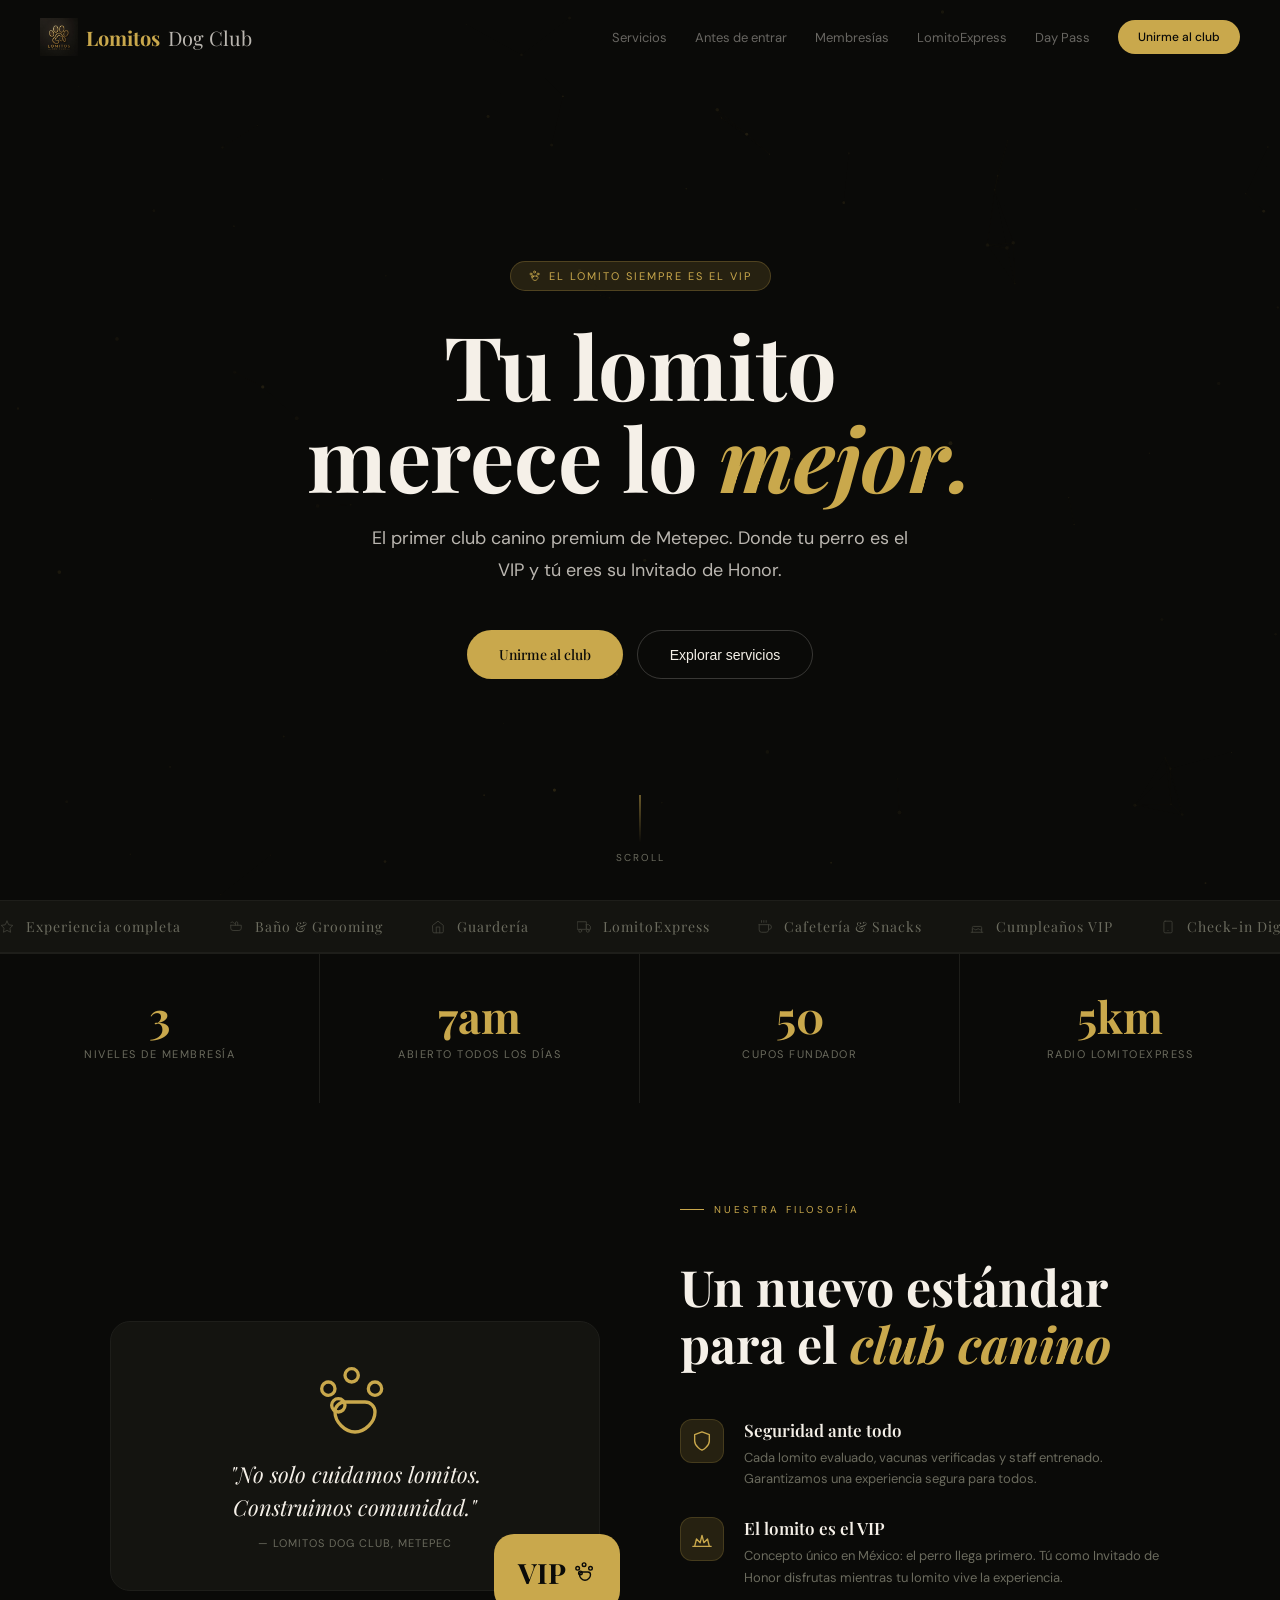
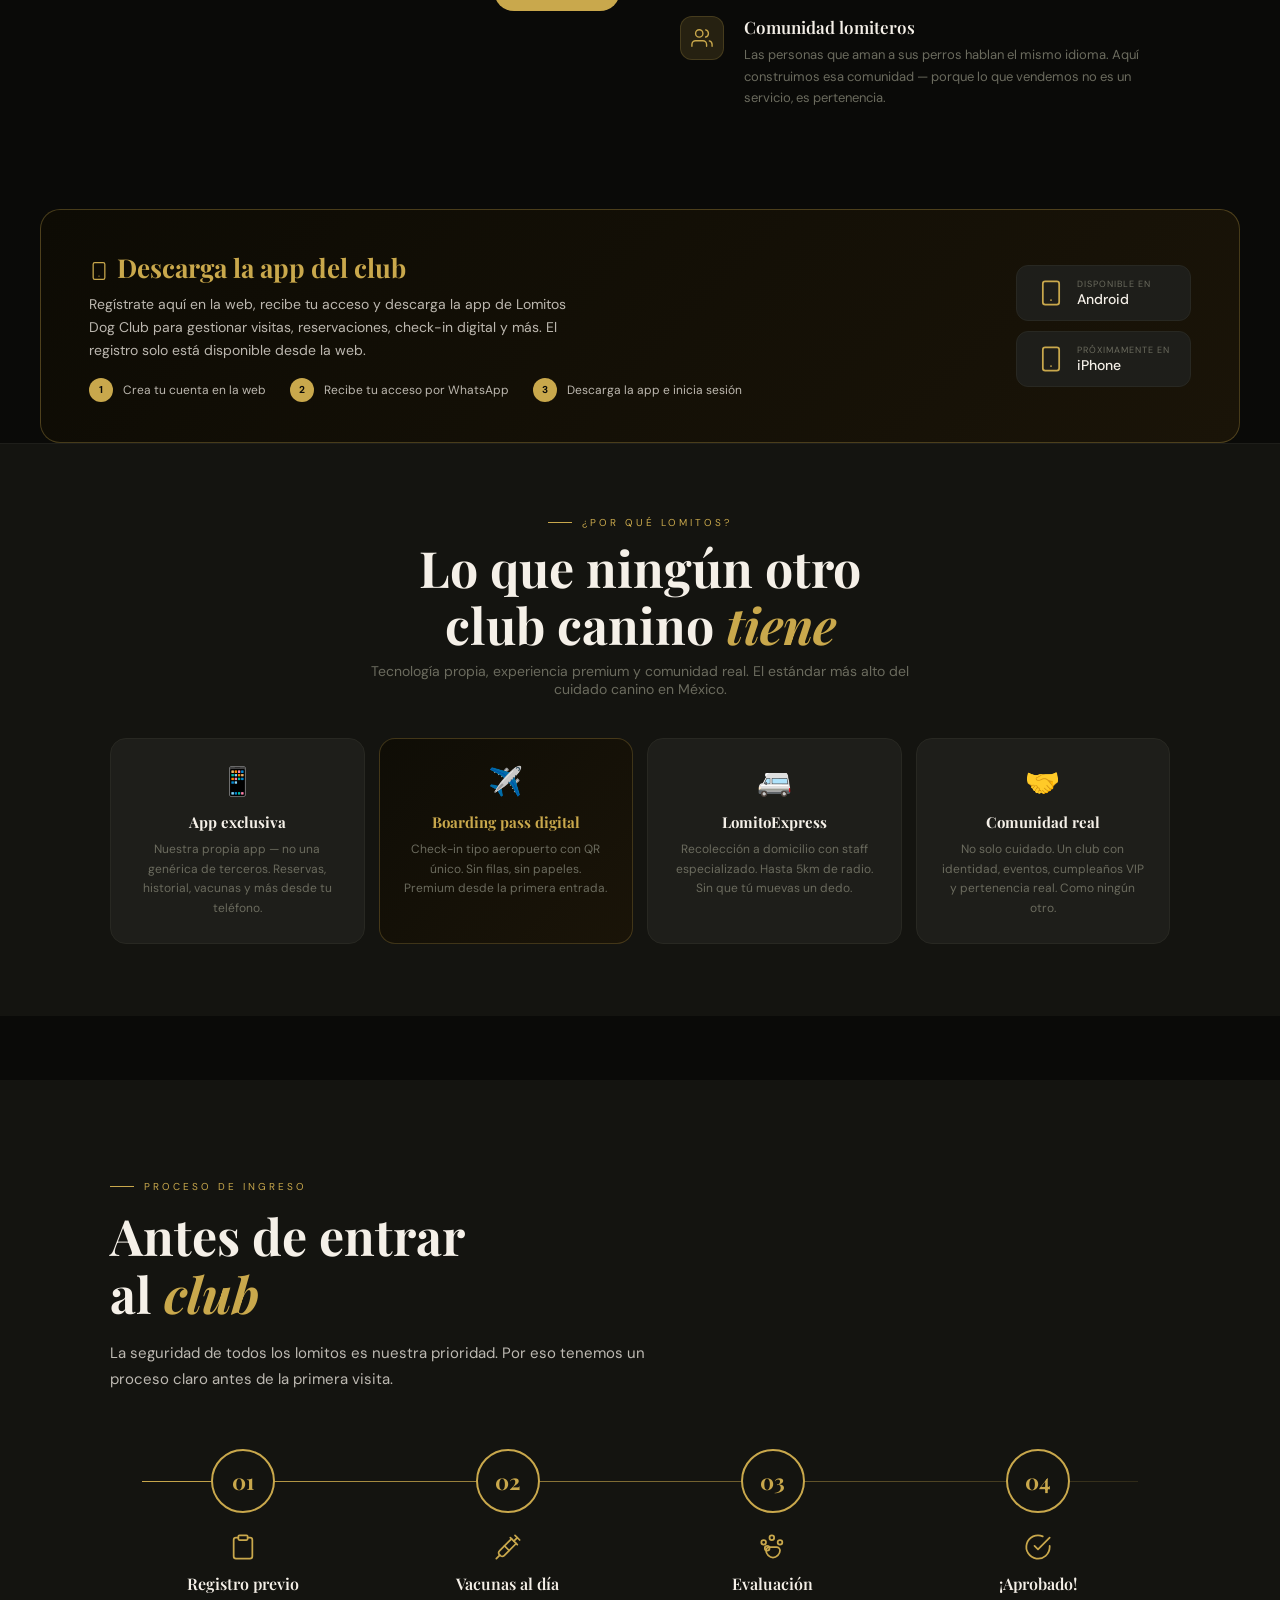
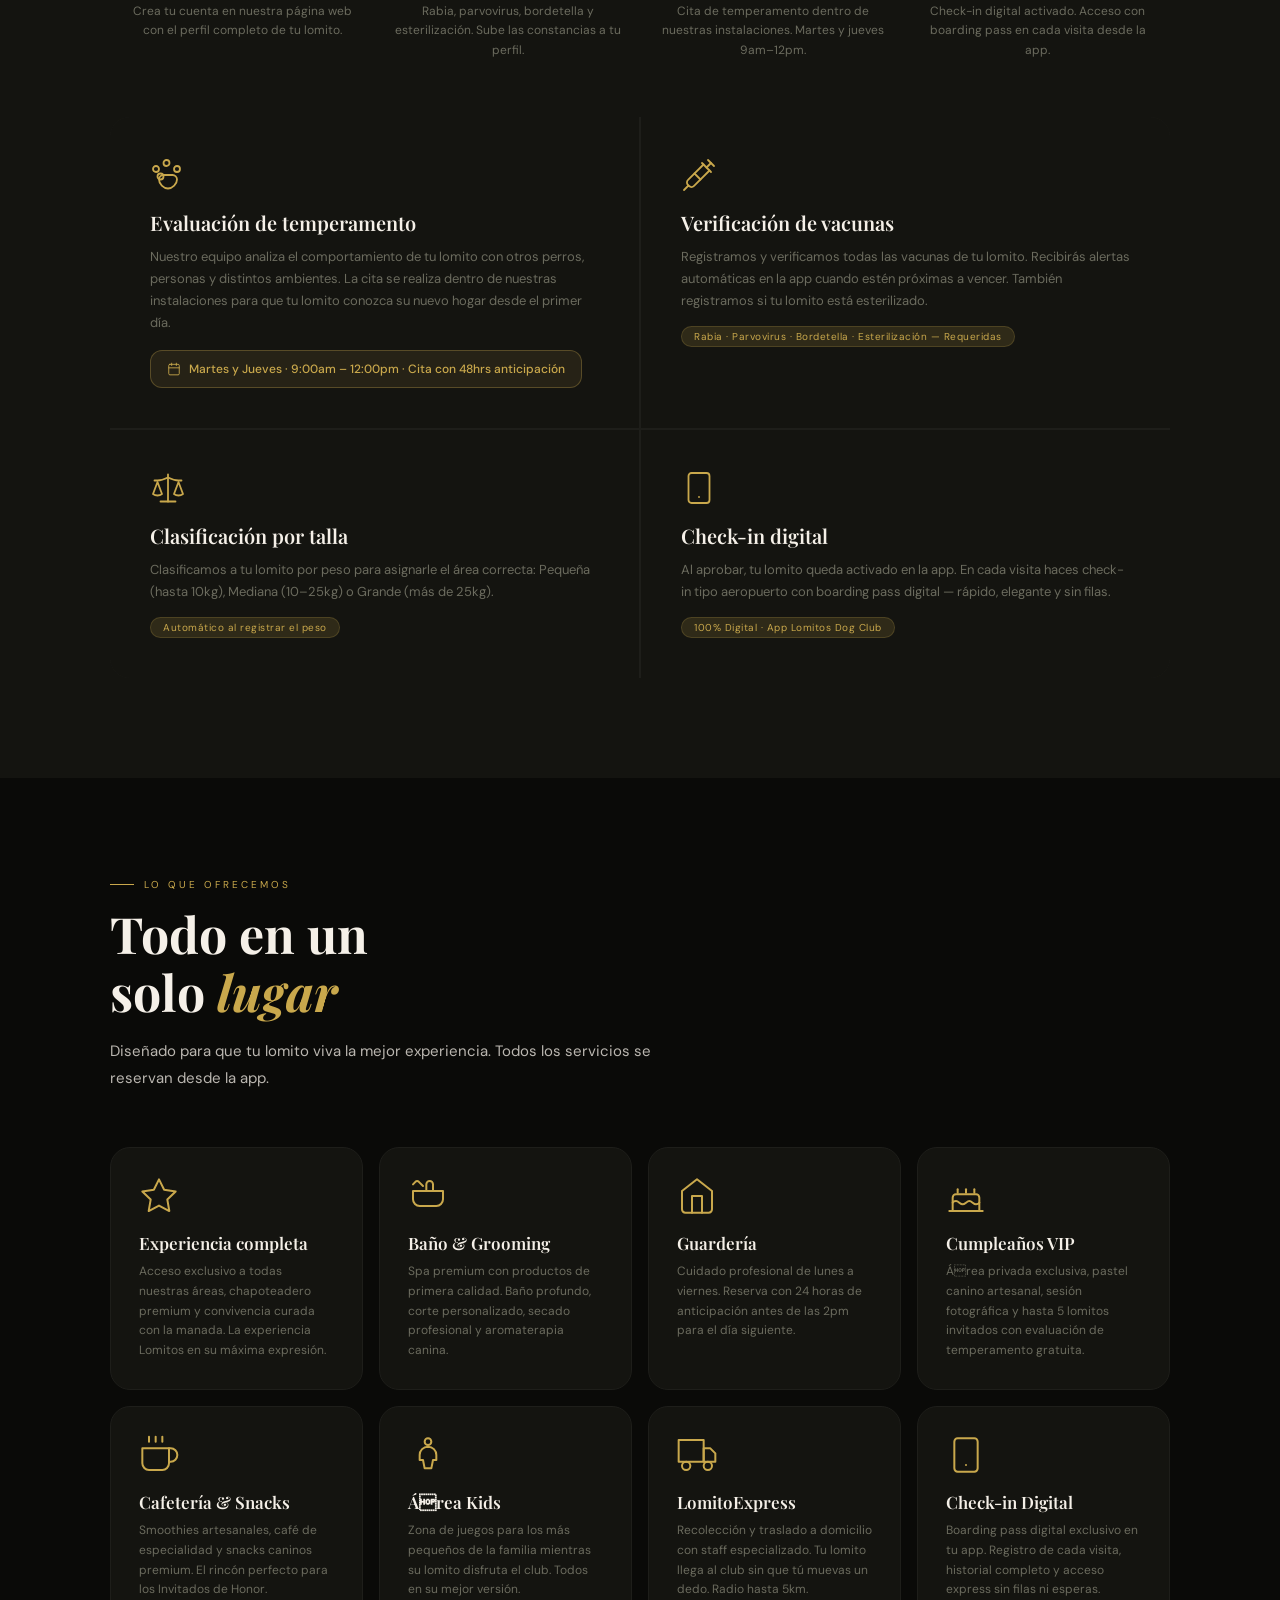
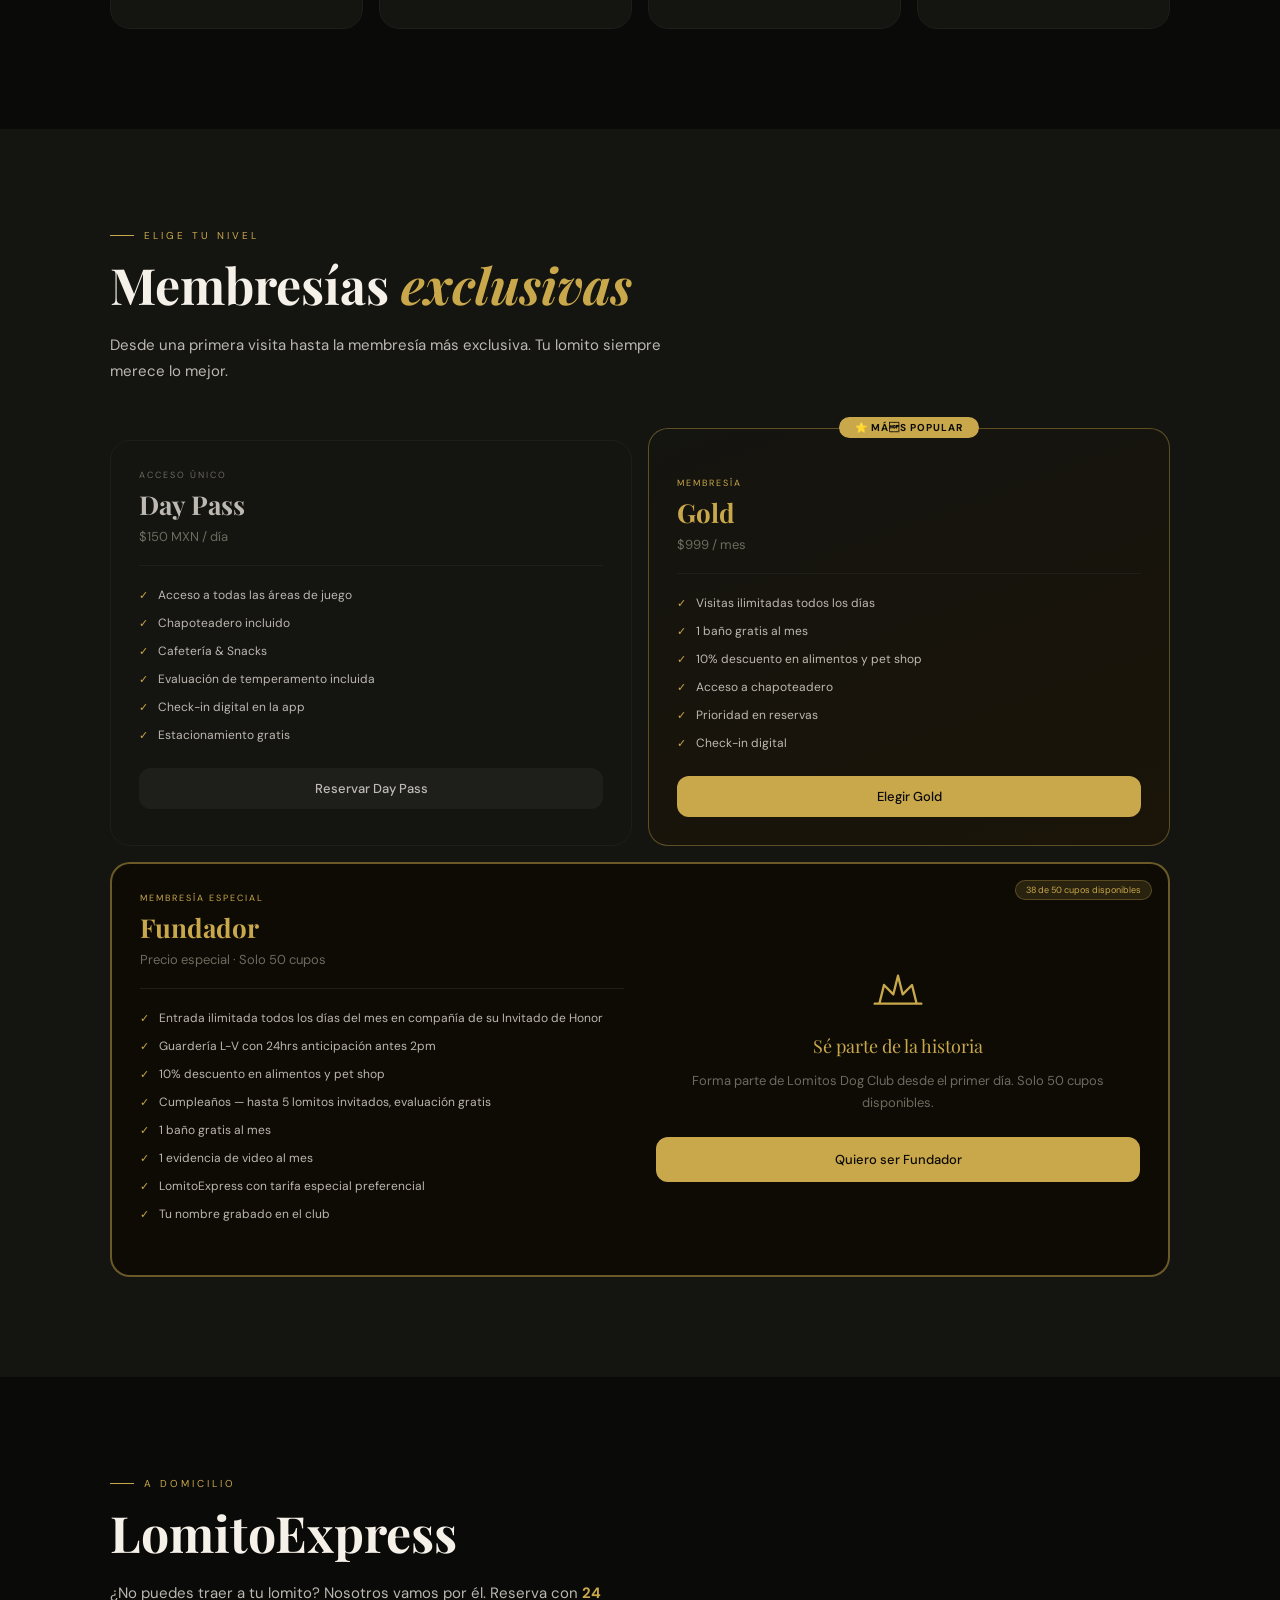
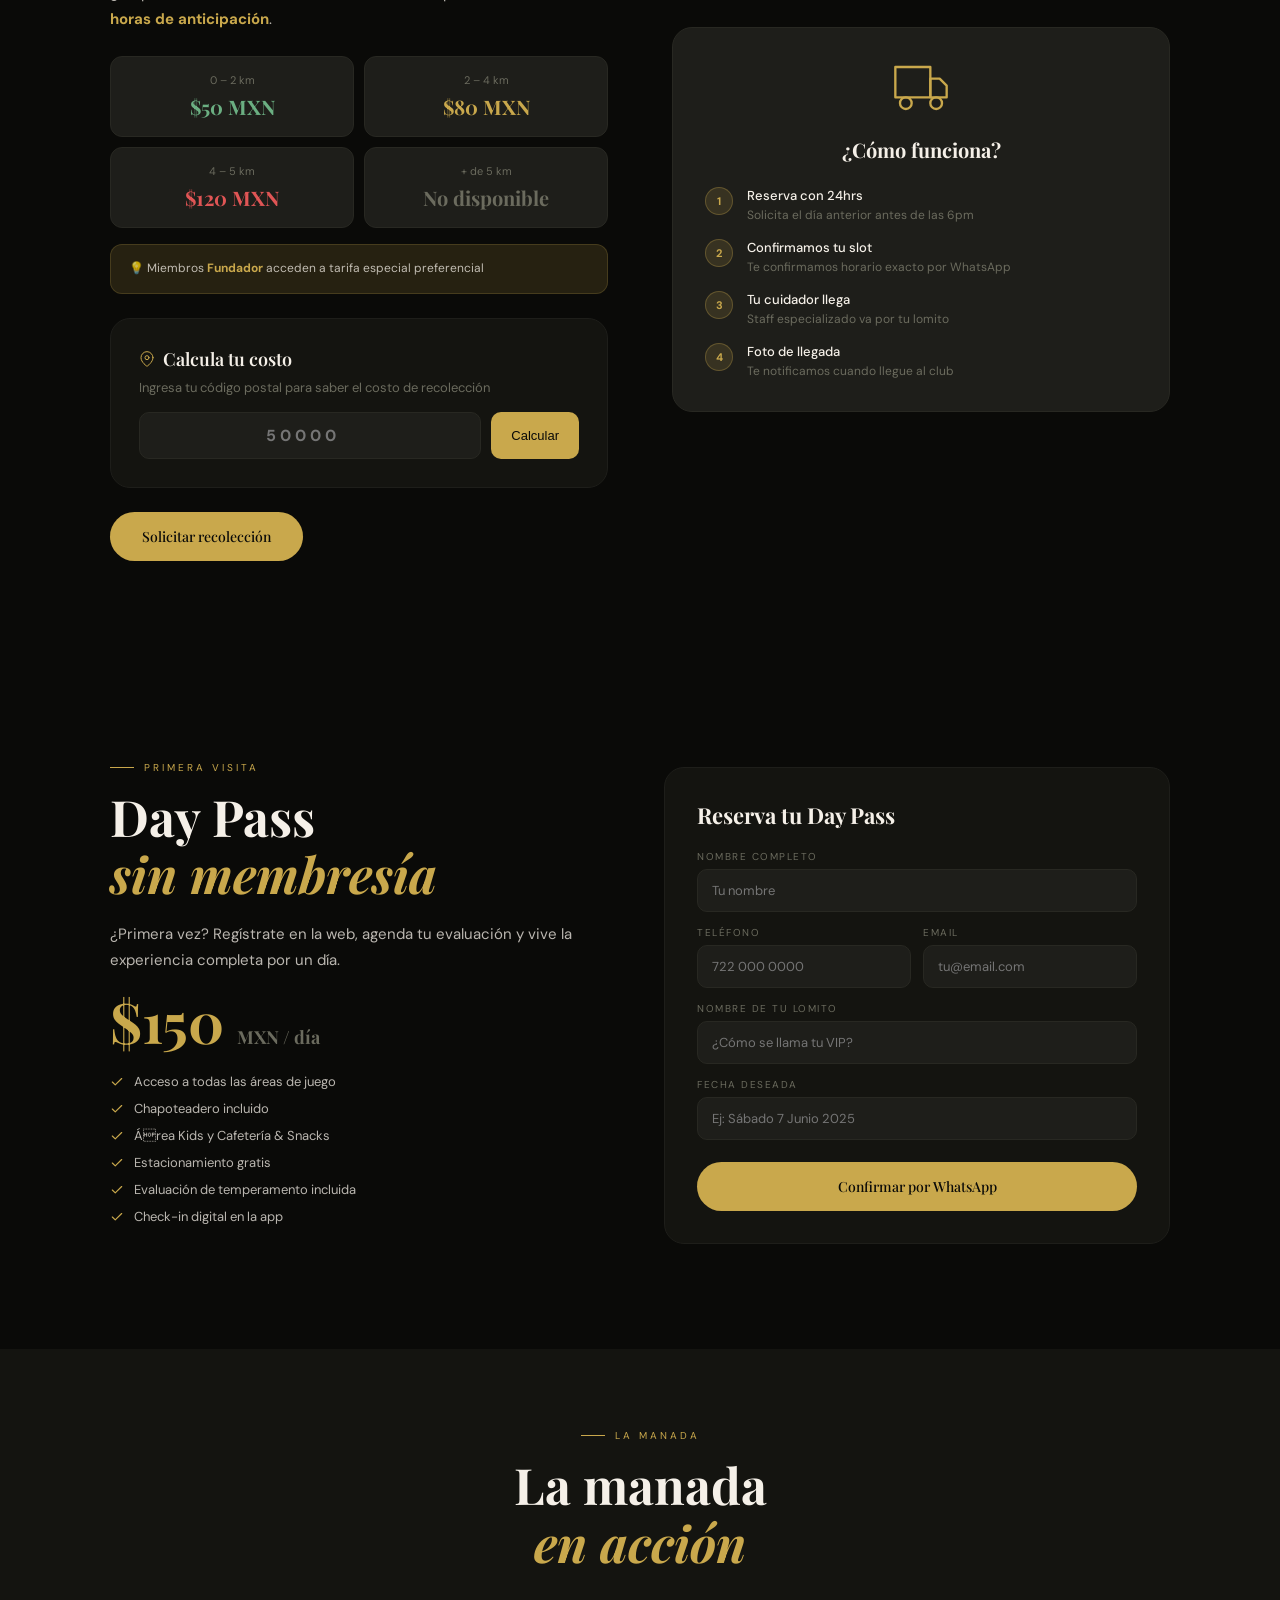
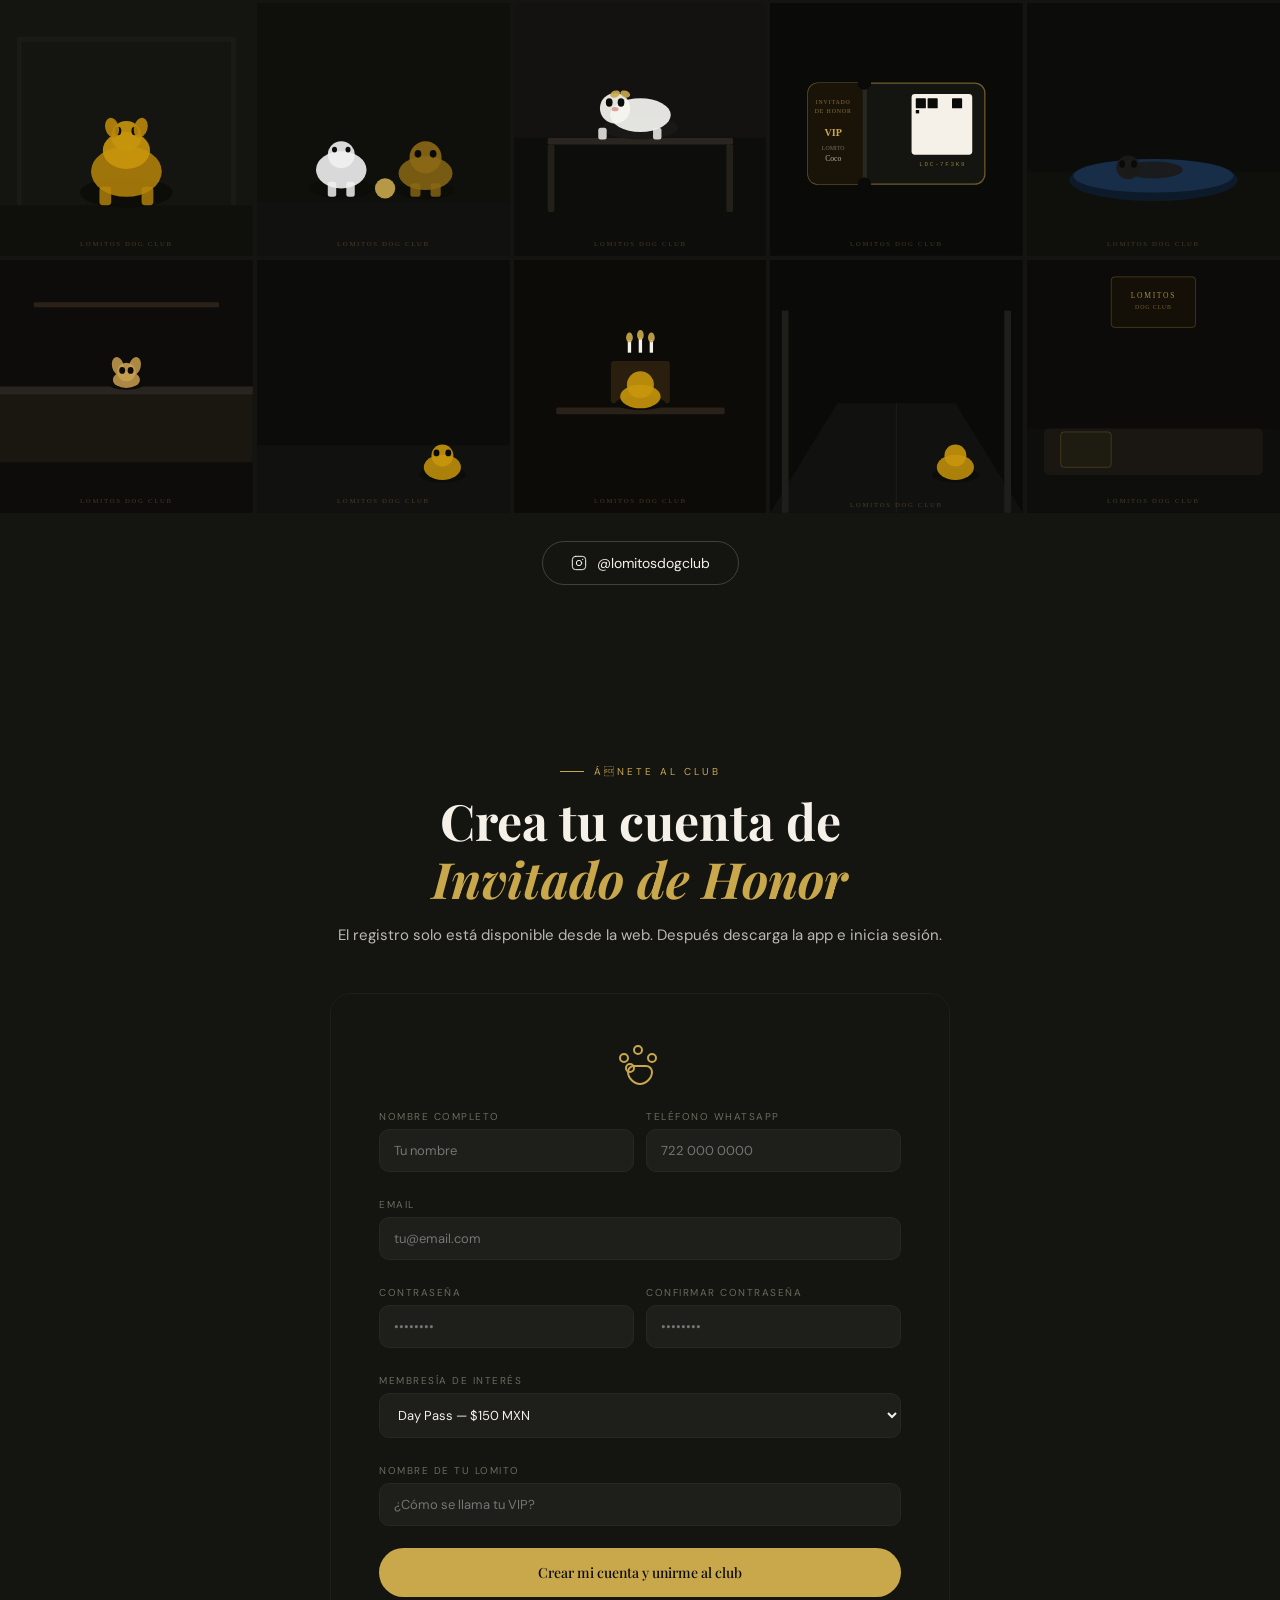
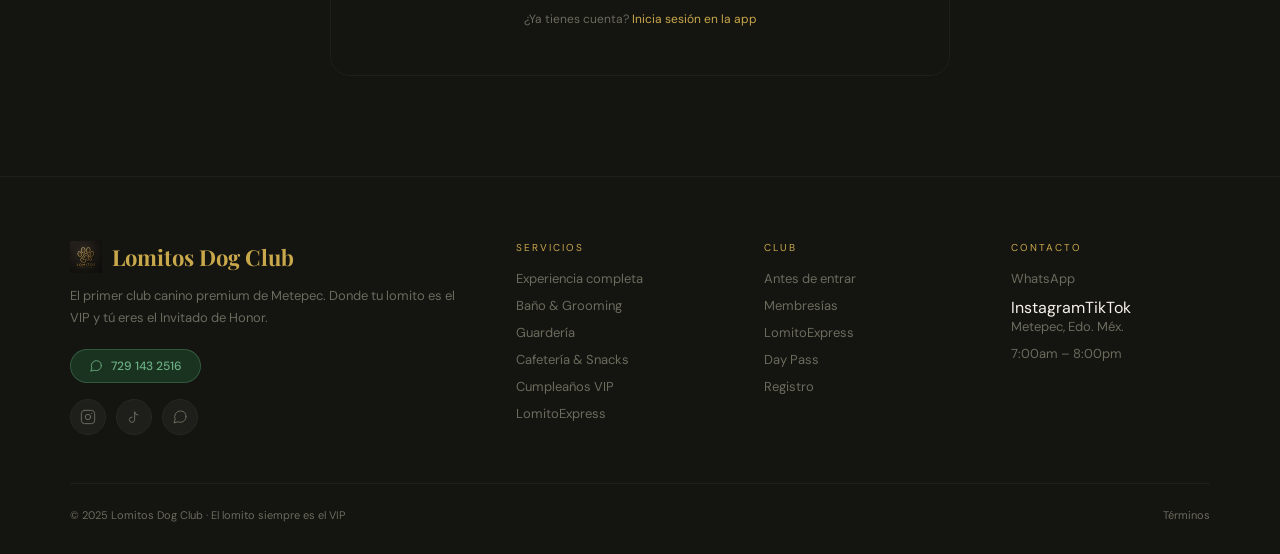
==== index.html @ 85e02e57 "Fix iconos con entidades HTML (encoding seguro) Fix iconos con entidades HTML (encoding seguro)" ====
<!DOCTYPE html>
<html lang="es">
<head>
<meta charset="UTF-8">
<meta name="viewport" content="width=device-width, initial-scale=1.0">
<title>Lomitos Dog Club · Metepec</title>
<meta name="description" content="El primer club canino premium de Metepec. App propia, check-in digital, LomitoExpress y comunidad real.">
  <meta name="robots" content="index, follow">
  <meta name="author" content="Lomitos Dog Club">
  <link rel="canonical" href="https://charlsmartinez.github.io/lomitos-dog-club/">
  <meta property="og:title" content="Lomitos Dog Club · El primer club canino premium de Metepec">
  <meta property="og:description" content="El primer club canino premium de Metepec. Guardería, grooming, LomitoExpress y más. Tu lomito es el VIP.">
  <meta property="og:type" content="website">
  <meta property="og:url" content="https://charlsmartinez.github.io/lomitos-dog-club/">
  <meta property="og:image" content="https://charlsmartinez.github.io/lomitos-dog-club/logo.png">
  <meta name="twitter:card" content="summary_large_image">
  <meta name="twitter:title" content="Lomitos Dog Club · Metepec">
  <meta name="twitter:description" content="El primer club canino premium de Metepec. Tu lomito es el VIP.">
  <meta name="twitter:image" content="https://charlsmartinez.github.io/lomitos-dog-club/logo.png">
<link href="https://fonts.googleapis.com/css2?family=Playfair+Display:ital,wght@0,500;0,700;1,400&family=DM+Sans:wght@300;400;500&display=swap" rel="stylesheet">
<link rel="stylesheet" href="style.css">
</head>
<body>
<canvas id="canvas"></canvas>
<nav id="nav">
  <div class="nav-logo">
    <img src="logo.png" alt="Lomitos Dog Club" class="nav-logo-img">
    <span style="color:var(--gold);font-family:'Playfair Display',serif;font-weight:700">Lomitos</span><span style="color:var(--cream2);font-weight:400"> Dog Club</span>
  </div>
  <div class="nav-links">
    <a href="#servicios">Servicios</a>
    <a href="#antes">Antes de entrar</a>
    <a href="#membresias">Membresías</a>
    <a href="#express">LomitoExpress</a>
    <a href="#daypass">Day Pass</a>
    <a href="#registro" class="nav-cta">Unirme al club</a>
  </div>
  <div class="nav-hamburger" onclick="toggleMenu()"><span></span><span></span><span></span></div>
</nav>
<div class="mobile-menu" id="mobileMenu">
  <span class="mobile-close" onclick="toggleMenu()">&#x2715;</span>
  <a href="#servicios" onclick="toggleMenu()">Servicios</a>
  <a href="#antes" onclick="toggleMenu()">Antes de entrar</a>
  <a href="#membresias" onclick="toggleMenu()">Membresías</a>
  <a href="#express" onclick="toggleMenu()">LomitoExpress</a>
  <a href="#daypass" onclick="toggleMenu()">Day Pass</a>
  <a href="#registro" onclick="toggleMenu()" style="color:var(--gold)">Unirme al club</a>
</div>
<!-- HERO -->
<section class="hero">
  <div class="hero-eyebrow">
    <svg width="12" height="12" viewBox="0 0 24 24" fill="none" stroke="currentColor" stroke-width="1.5" stroke-linecap="round" stroke-linejoin="round"><circle cx="11" cy="4" r="2"/><circle cx="18" cy="8" r="2"/><circle cx="4" cy="8" r="2"/><circle cx="7" cy="13" r="2"/><path d="M15 12a3 3 0 0 1 3 3c0 3-3 6-6 6s-6-3-6-6a3 3 0 0 1 3-3h6z"/></svg>
    El lomito siempre es el VIP
  </div>
  <h1>Tu lomito<br>merece lo <em>mejor.</em></h1>
  <p class="hero-sub">El primer club canino premium de Metepec. Donde tu perro es el VIP y tú eres su Invitado de Honor.</p>
  <div class="hero-btns">
    <button class="btn-gold" onclick="document.getElementById('registro').scrollIntoView({behavior:'smooth'})">Unirme al club</button>
    <button class="btn-outline" onclick="document.getElementById('servicios').scrollIntoView({behavior:'smooth'})">Explorar servicios</button>
  </div>
  <div class="hero-scroll"><div class="scroll-line"></div>scroll</div>
</section>
<!-- MARQUEE -->
<div class="marquee-wrap">
  <div class="marquee-track">
    <span class="marquee-item"><svg width="14" height="14" viewBox="0 0 24 24" fill="none" stroke="currentColor" stroke-width="1.5" stroke-linecap="round" stroke-linejoin="round"><polygon points="12 2 15.09 8.26 22 9.27 17 14.14 18.18 21.02 12 17.77 5.82 21.02 7 14.14 2 9.27 8.91 8.26 12 2"/></svg>Experiencia completa</span>
    <span class="marquee-item"><svg width="14" height="14" viewBox="0 0 24 24" fill="none" stroke="currentColor" stroke-width="1.5" stroke-linecap="round" stroke-linejoin="round"><path d="M9 6 6.5 3.5a1.5 1.5 0 0 0-2.06 0L3 5"/><path d="M3 9h18v5a4 4 0 0 1-4 4H7a4 4 0 0 1-4-4V9z"/><path d="M11 9V5a2 2 0 0 1 4 0v4"/></svg>Baño &amp; Grooming</span>
    <span class="marquee-item"><svg width="14" height="14" viewBox="0 0 24 24" fill="none" stroke="currentColor" stroke-width="1.5" stroke-linecap="round" stroke-linejoin="round"><path d="M3 9l9-7 9 7v11a2 2 0 0 1-2 2H5a2 2 0 0 1-2-2z"/><polyline points="9 22 9 12 15 12 15 22"/></svg>Guardería</span>
    <span class="marquee-item"><svg width="14" height="14" viewBox="0 0 24 24" fill="none" stroke="currentColor" stroke-width="1.5" stroke-linecap="round" stroke-linejoin="round"><rect x="1" y="3" width="15" height="13"/><polygon points="16 8 20 8 23 11 23 16 16 16 16 8"/><circle cx="5.5" cy="18.5" r="2.5"/><circle cx="18.5" cy="18.5" r="2.5"/></svg>LomitoExpress</span>
    <span class="marquee-item"><svg width="14" height="14" viewBox="0 0 24 24" fill="none" stroke="currentColor" stroke-width="1.5" stroke-linecap="round" stroke-linejoin="round"><path d="M18 8h1a4 4 0 0 1 0 8h-1"/><path d="M2 8h16v9a4 4 0 0 1-4 4H6a4 4 0 0 1-4-4V8z"/><line x1="6" y1="1" x2="6" y2="4"/><line x1="10" y1="1" x2="10" y2="4"/><line x1="14" y1="1" x2="14" y2="4"/></svg>Cafetería &amp; Snacks</span>
    <span class="marquee-item"><svg width="14" height="14" viewBox="0 0 24 24" fill="none" stroke="currentColor" stroke-width="1.5" stroke-linecap="round" stroke-linejoin="round"><path d="M20 21v-8a2 2 0 0 0-2-2H6a2 2 0 0 0-2 2v8"/><path d="M4 16s.5-1 2-1 2.5 2 4 2 2.5-2 4-2 2.5 2 4 2 2-1 2-1"/><path d="M2 21h20"/></svg>Cumpleaños VIP</span>
    <span class="marquee-item"><svg width="14" height="14" viewBox="0 0 24 24" fill="none" stroke="currentColor" stroke-width="1.5" stroke-linecap="round" stroke-linejoin="round"><rect x="5" y="2" width="14" height="20" rx="2" ry="2"/><line x1="12" y1="18" x2="12.01" y2="18"/></svg>Check-in Digital</span>
    <span class="marquee-item"><svg width="14" height="14" viewBox="0 0 24 24" fill="none" stroke="currentColor" stroke-width="1.5" stroke-linecap="round" stroke-linejoin="round"><polygon points="12 2 15.09 8.26 22 9.27 17 14.14 18.18 21.02 12 17.77 5.82 21.02 7 14.14 2 9.27 8.91 8.26 12 2"/></svg>Experiencia completa</span>
    <span class="marquee-item"><svg width="14" height="14" viewBox="0 0 24 24" fill="none" stroke="currentColor" stroke-width="1.5" stroke-linecap="round" stroke-linejoin="round"><path d="M9 6 6.5 3.5a1.5 1.5 0 0 0-2.06 0L3 5"/><path d="M3 9h18v5a4 4 0 0 1-4 4H7a4 4 0 0 1-4-4V9z"/><path d="M11 9V5a2 2 0 0 1 4 0v4"/></svg>Baño &amp; Grooming</span>
    <span class="marquee-item"><svg width="14" height="14" viewBox="0 0 24 24" fill="none" stroke="currentColor" stroke-width="1.5" stroke-linecap="round" stroke-linejoin="round"><path d="M3 9l9-7 9 7v11a2 2 0 0 1-2 2H5a2 2 0 0 1-2-2z"/><polyline points="9 22 9 12 15 12 15 22"/></svg>Guardería</span>
    <span class="marquee-item"><svg width="14" height="14" viewBox="0 0 24 24" fill="none" stroke="currentColor" stroke-width="1.5" stroke-linecap="round" stroke-linejoin="round"><rect x="1" y="3" width="15" height="13"/><polygon points="16 8 20 8 23 11 23 16 16 16 16 8"/><circle cx="5.5" cy="18.5" r="2.5"/><circle cx="18.5" cy="18.5" r="2.5"/></svg>LomitoExpress</span>
    <span class="marquee-item"><svg width="14" height="14" viewBox="0 0 24 24" fill="none" stroke="currentColor" stroke-width="1.5" stroke-linecap="round" stroke-linejoin="round"><path d="M18 8h1a4 4 0 0 1 0 8h-1"/><path d="M2 8h16v9a4 4 0 0 1-4 4H6a4 4 0 0 1-4-4V8z"/><line x1="6" y1="1" x2="6" y2="4"/><line x1="10" y1="1" x2="10" y2="4"/><line x1="14" y1="1" x2="14" y2="4"/></svg>Cafetería &amp; Snacks</span>
    <span class="marquee-item"><svg width="14" height="14" viewBox="0 0 24 24" fill="none" stroke="currentColor" stroke-width="1.5" stroke-linecap="round" stroke-linejoin="round"><path d="M20 21v-8a2 2 0 0 0-2-2H6a2 2 0 0 0-2 2v8"/><path d="M4 16s.5-1 2-1 2.5 2 4 2 2.5-2 4-2 2.5 2 4 2 2-1 2-1"/><path d="M2 21h20"/></svg>Cumpleaños VIP</span>
    <span class="marquee-item"><svg width="14" height="14" viewBox="0 0 24 24" fill="none" stroke="currentColor" stroke-width="1.5" stroke-linecap="round" stroke-linejoin="round"><rect x="5" y="2" width="14" height="20" rx="2" ry="2"/><line x1="12" y1="18" x2="12.01" y2="18"/></svg>Check-in Digital</span>
  </div>
</div>
<!-- STATS -->
<div class="stats-strip">
  <div class="stat-item reveal"><div class="stat-num">3</div><div class="stat-label">Niveles de membresía</div></div>
  <div class="stat-item reveal"><div class="stat-num">7am</div><div class="stat-label">Abierto todos los días</div></div>
  <div class="stat-item reveal"><div class="stat-num">50</div><div class="stat-label">Cupos Fundador</div></div>
  <div class="stat-item reveal"><div class="stat-num">5km</div><div class="stat-label">Radio LomitoExpress</div></div>
</div>
<!-- FILOSOFÁA -->
<div class="section">
  <div class="filo-wrap">
    <div class="filo-visual reveal">
      <div class="filo-card-big">
        <div class="filo-paw"><svg width="80" height="80" viewBox="0 0 24 24" fill="none" stroke="var(--gold)" stroke-width="1" stroke-linecap="round" stroke-linejoin="round"><circle cx="11" cy="4" r="2"/><circle cx="18" cy="8" r="2"/><circle cx="4" cy="8" r="2"/><circle cx="7" cy="13" r="2"/><path d="M15 12a3 3 0 0 1 3 3c0 3-3 6-6 6s-6-3-6-6a3 3 0 0 1 3-3h6z"/></svg></div>
        <div class="filo-quote">"No solo cuidamos lomitos.<br>Construimos comunidad."</div>
        <div class="filo-author">&mdash; Lomitos Dog Club, Metepec</div>
      </div>
      <div class="filo-float">VIP <svg width="22" height="22" viewBox="0 0 24 24" fill="none" stroke="var(--bg)" stroke-width="1.5" stroke-linecap="round" stroke-linejoin="round"><circle cx="11" cy="4" r="2"/><circle cx="18" cy="8" r="2"/><circle cx="4" cy="8" r="2"/><circle cx="7" cy="13" r="2"/><path d="M15 12a3 3 0 0 1 3 3c0 3-3 6-6 6s-6-3-6-6a3 3 0 0 1 3-3h6z"/></svg></div>
    </div>
    <div class="filo-items">
      <div class="sec-tag">Nuestra filosofía</div>
      <h2 class="sec-title">Un nuevo estándar<br>para el <em>club canino</em></h2>
      <div class="filo-item reveal">
        <div class="filo-item-ico"><svg width="22" height="22" viewBox="0 0 24 24" fill="none" stroke="var(--gold)" stroke-width="1.5" stroke-linecap="round" stroke-linejoin="round"><path d="M12 22s8-4 8-10V5l-8-3-8 3v7c0 6 8 10 8 10z"/></svg></div>
        <div><div class="filo-item-title">Seguridad ante todo</div><div class="filo-item-desc">Cada lomito evaluado, vacunas verificadas y staff entrenado. Garantizamos una experiencia segura para todos.</div></div>
      </div>
      <div class="filo-item reveal">
        <div class="filo-item-ico"><svg width="22" height="22" viewBox="0 0 24 24" fill="none" stroke="var(--gold)" stroke-width="1.5" stroke-linecap="round" stroke-linejoin="round"><path d="M2 20h20M4 20l2-8 4 4 2-8 2 8 4-4 2 8"/></svg></div>
        <div><div class="filo-item-title">El lomito es el VIP</div><div class="filo-item-desc">Concepto único en México: el perro llega primero. Tú como Invitado de Honor disfrutas mientras tu lomito vive la experiencia.</div></div>
      </div>
      <div class="filo-item reveal">
        <div class="filo-item-ico"><svg width="22" height="22" viewBox="0 0 24 24" fill="none" stroke="var(--gold)" stroke-width="1.5" stroke-linecap="round" stroke-linejoin="round"><path d="M17 21v-2a4 4 0 0 0-4-4H5a4 4 0 0 0-4 4v2"/><circle cx="9" cy="7" r="4"/><path d="M23 21v-2a4 4 0 0 0-3-3.87"/><path d="M16 3.13a4 4 0 0 1 0 7.75"/></svg></div>
        <div><div class="filo-item-title">Comunidad lomiteros</div><div class="filo-item-desc">Las personas que aman a sus perros hablan el mismo idioma. Aquí construimos esa comunidad &mdash; porque lo que vendemos no es un servicio, es pertenencia.</div></div>
      </div>
    </div>
  </div>
</div>
<!-- APP BANNER -->
<div class="app-banner reveal">
  <div class="app-banner-text">
    <h3><svg width="20" height="20" style="vertical-align:middle;margin-right:8px" viewBox="0 0 24 24" fill="none" stroke="var(--gold)" stroke-width="1.5" stroke-linecap="round" stroke-linejoin="round"><rect x="5" y="2" width="14" height="20" rx="2" ry="2"/><line x1="12" y1="18" x2="12.01" y2="18"/></svg>Descarga la app del club</h3>
    <p>Regístrate aquí en la web, recibe tu acceso y descarga la app de Lomitos Dog Club para gestionar visitas, reservaciones, check-in digital y más. El registro solo está disponible desde la web.</p>
    <div class="app-banner-steps">
      <div class="app-step"><div class="app-step-num">1</div>Crea tu cuenta en la web</div>
      <div class="app-step"><div class="app-step-num">2</div>Recibe tu acceso por WhatsApp</div>
      <div class="app-step"><div class="app-step-num">3</div>Descarga la app e inicia sesión</div>
    </div>
  </div>
  <div class="app-banner-btns">
    <div class="app-btn" onclick="window.open('https://wa.me/527291432516?text=Hola, quiero descargar la app de Lomitos Dog Club','_blank')">
      <svg width="28" height="28" viewBox="0 0 24 24" fill="none" stroke="var(--gold)" stroke-width="1.5" stroke-linecap="round" stroke-linejoin="round"><rect x="5" y="2" width="14" height="20" rx="2"/><line x1="12" y1="18" x2="12.01" y2="18"/></svg>
      <div><div class="app-btn-label">Disponible en</div><div class="app-btn-store">Android</div></div>
    </div>
    <div class="app-btn" onclick="window.open('https://wa.me/527291432516?text=Hola, quiero descargar la app en iPhone','_blank')">
      <svg width="28" height="28" viewBox="0 0 24 24" fill="none" stroke="var(--gold)" stroke-width="1.5" stroke-linecap="round" stroke-linejoin="round"><rect x="5" y="2" width="14" height="20" rx="2"/><line x1="12" y1="18" x2="12.01" y2="18"/></svg>
      <div><div class="app-btn-label">Próximamente en</div><div class="app-btn-store">iPhone</div></div>
    </div>
  </div>
</div>





<!-- &#x2500;&#x2500;&#x2500;&#x2500;&#x2500;&#x2500;&#x2500;&#x2500;&#x2500;&#x2500;&#x2500;&#x2500;&#x2500;&#x2500;&#x2500;&#x2500;&#x2500;&#x2500;&#x2500;&#x2500;&#x2500;&#x2500;&#x2500;&#x2500;&#x2500;&#x2500;&#x2500;&#x2500;&#x2500;&#x2500;&#x2500;&#x2500;&#x2500;&#x2500;&#x2500;&#x2500;&#x2500;&#x2500;&#x2500;&#x2500;&#x2500;&#x2500;&#x2500;&#x2500;&#x2500;&#x2500;&#x2500;&#x2500;&#x2500;&#x2500;&#x2500;&#x2500;&#x2500;&#x2500; -->


<!-- VENTAJAS LOMITOS -->
<div class="section full" style="background:var(--bg2);padding:72px 0;border-top:1px solid var(--bg3)">
  <div class="inner">
    <div class="sec-tag" style="justify-content:center;margin-bottom:10px">¿Por qué Lomitos?</div>
    <h2 class="sec-title" style="text-align:center;margin-bottom:8px">Lo que ningún otro<br>club canino <em>tiene</em></h2>
    <p style="text-align:center;font-size:14px;color:var(--muted);margin-bottom:40px;max-width:540px;margin-left:auto;margin-right:auto">Tecnología propia, experiencia premium y comunidad real. El estándar más alto del cuidado canino en México.</p>
    <div style="display:grid;grid-template-columns:repeat(4,1fr);gap:14px">
      <div class="reveal" style="background:var(--bg3);border:1px solid var(--bg4);border-radius:16px;padding:24px;text-align:center;transition:border-color .2s,transform .2s">
        <div style="font-size:28px;margin-bottom:12px">&#x1F4F1;</div>
        <div style="font-family:'Playfair Display',serif;font-size:15px;font-weight:700;color:var(--cream);margin-bottom:8px">App exclusiva</div>
        <div style="font-size:12px;color:var(--muted);line-height:1.65">Nuestra propia app &mdash; no una genérica de terceros. Reservas, historial, vacunas y más desde tu teléfono.</div>
      </div>
      <div class="reveal" style="background:linear-gradient(135deg,#0F0D06,#1A1408);border:1px solid rgba(201,168,76,.25);border-radius:16px;padding:24px;text-align:center">
        <div style="font-size:28px;margin-bottom:12px">&#x2708;&#xFE0F;</div>
        <div style="font-family:'Playfair Display',serif;font-size:15px;font-weight:700;color:var(--gold);margin-bottom:8px">Boarding pass digital</div>
        <div style="font-size:12px;color:var(--muted);line-height:1.65">Check-in tipo aeropuerto con QR único. Sin filas, sin papeles. Premium desde la primera entrada.</div>
      </div>
      <div class="reveal" style="background:var(--bg3);border:1px solid var(--bg4);border-radius:16px;padding:24px;text-align:center;transition:border-color .2s,transform .2s">
        <div style="font-size:28px;margin-bottom:12px">&#x1F690;</div>
        <div style="font-family:'Playfair Display',serif;font-size:15px;font-weight:700;color:var(--cream);margin-bottom:8px">LomitoExpress</div>
        <div style="font-size:12px;color:var(--muted);line-height:1.65">Recolección a domicilio con staff especializado. Hasta 5km de radio. Sin que tú muevas un dedo.</div>
      </div>
      <div class="reveal" style="background:var(--bg3);border:1px solid var(--bg4);border-radius:16px;padding:24px;text-align:center;transition:border-color .2s,transform .2s">
        <div style="font-size:28px;margin-bottom:12px">&#x1F91D;</div>
        <div style="font-family:'Playfair Display',serif;font-size:15px;font-weight:700;color:var(--cream);margin-bottom:8px">Comunidad real</div>
        <div style="font-size:12px;color:var(--muted);line-height:1.65">No solo cuidado. Un club con identidad, eventos, cumpleaños VIP y pertenencia real. Como ningún otro.</div>
      </div>
    </div>
  </div>
</div>

<!-- ANTES DE ENTRAR -->
<div class="section full" id="antes" style="background:var(--bg2);padding:100px 0;margin-top:64px">
  <div class="inner">
    <div class="sec-tag">Proceso de ingreso</div>
    <h2 class="sec-title">Antes de entrar<br>al <em>club</em></h2>
    <p class="sec-sub">La seguridad de todos los lomitos es nuestra prioridad. Por eso tenemos un proceso claro antes de la primera visita.</p>
    <div class="proceso-wrap reveal">
      <div class="proceso-step">
        <div class="paso-num">01</div>
        <div class="paso-ico"><svg width="28" height="28" viewBox="0 0 24 24" fill="none" stroke="var(--gold)" stroke-width="1.5" stroke-linecap="round" stroke-linejoin="round"><path d="M16 4h2a2 2 0 0 1 2 2v14a2 2 0 0 1-2 2H6a2 2 0 0 1-2-2V6a2 2 0 0 1 2-2h2"/><rect x="8" y="2" width="8" height="4" rx="1"/></svg></div>
        <div class="paso-title">Registro previo</div>
        <div class="paso-desc">Crea tu cuenta en nuestra página web con el perfil completo de tu lomito.</div>
      </div>
      <div class="proceso-step">
        <div class="paso-num">02</div>
        <div class="paso-ico"><svg width="28" height="28" viewBox="0 0 24 24" fill="none" stroke="var(--gold)" stroke-width="1.5" stroke-linecap="round" stroke-linejoin="round"><path d="m18 2 4 4"/><path d="m17 7 3-3"/><path d="M19 9 8.7 19.3c-1 1-2.5 1-3.4 0l-.6-.6c-1-1-1-2.5 0-3.4L15 5"/><path d="m9 11 4 4"/><path d="m5 19-3 3"/><path d="m14 4 6 6"/></svg></div>
        <div class="paso-title">Vacunas al día</div>
        <div class="paso-desc">Rabia, parvovirus, bordetella y esterilización. Sube las constancias a tu perfil.</div>
      </div>
      <div class="proceso-step">
        <div class="paso-num">03</div>
        <div class="paso-ico"><svg width="28" height="28" viewBox="0 0 24 24" fill="none" stroke="var(--gold)" stroke-width="1.5" stroke-linecap="round" stroke-linejoin="round"><circle cx="11" cy="4" r="2"/><circle cx="18" cy="8" r="2"/><circle cx="4" cy="8" r="2"/><circle cx="7" cy="13" r="2"/><path d="M15 12a3 3 0 0 1 3 3c0 3-3 6-6 6s-6-3-6-6a3 3 0 0 1 3-3h6z"/></svg></div>
        <div class="paso-title">Evaluación</div>
        <div class="paso-desc">Cita de temperamento dentro de nuestras instalaciones. Martes y jueves 9am&ndash;12pm.</div>
      </div>
      <div class="proceso-step">
        <div class="paso-num">04</div>
        <div class="paso-ico"><svg width="28" height="28" viewBox="0 0 24 24" fill="none" stroke="var(--gold)" stroke-width="1.5" stroke-linecap="round" stroke-linejoin="round"><path d="M22 11.08V12a10 10 0 1 1-5.93-9.14"/><polyline points="22 4 12 14.01 9 11.01"/></svg></div>
        <div class="paso-title">¡Aprobado!</div>
        <div class="paso-desc">Check-in digital activado. Acceso con boarding pass en cada visita desde la app.</div>
      </div>
    </div>
    <div class="antes-grid">
      <div class="antes-card reveal">
        <div class="antes-ico"><svg width="36" height="36" viewBox="0 0 24 24" fill="none" stroke="var(--gold)" stroke-width="1.2" stroke-linecap="round" stroke-linejoin="round"><circle cx="11" cy="4" r="2"/><circle cx="18" cy="8" r="2"/><circle cx="4" cy="8" r="2"/><circle cx="7" cy="13" r="2"/><path d="M15 12a3 3 0 0 1 3 3c0 3-3 6-6 6s-6-3-6-6a3 3 0 0 1 3-3h6z"/></svg></div>
        <div class="antes-title">Evaluación de temperamento</div>
        <div class="antes-desc">Nuestro equipo analiza el comportamiento de tu lomito con otros perros, personas y distintos ambientes. La cita se realiza dentro de nuestras instalaciones para que tu lomito conozca su nuevo hogar desde el primer día.</div>
        <div class="dias-badge"><svg width="14" height="14" viewBox="0 0 24 24" fill="none" stroke="var(--gold)" stroke-width="1.5" stroke-linecap="round" stroke-linejoin="round"><rect x="3" y="4" width="18" height="18" rx="2"/><line x1="16" y1="2" x2="16" y2="6"/><line x1="8" y1="2" x2="8" y2="6"/><line x1="3" y1="10" x2="21" y2="10"/></svg><span class="dias-badge-txt">Martes y Jueves · 9:00am &ndash; 12:00pm · Cita con 48hrs anticipación</span></div>
      </div>
      <div class="antes-card reveal">
        <div class="antes-ico"><svg width="36" height="36" viewBox="0 0 24 24" fill="none" stroke="var(--gold)" stroke-width="1.2" stroke-linecap="round" stroke-linejoin="round"><path d="m18 2 4 4"/><path d="m17 7 3-3"/><path d="M19 9 8.7 19.3c-1 1-2.5 1-3.4 0l-.6-.6c-1-1-1-2.5 0-3.4L15 5"/><path d="m9 11 4 4"/><path d="m5 19-3 3"/><path d="m14 4 6 6"/></svg></div>
        <div class="antes-title">Verificación de vacunas</div>
        <div class="antes-desc">Registramos y verificamos todas las vacunas de tu lomito. Recibirás alertas automáticas en la app cuando estén próximas a vencer. También registramos si tu lomito está esterilizado.</div>
        <span class="antes-badge">Rabia · Parvovirus · Bordetella · Esterilización &mdash; Requeridas</span>
      </div>
      <div class="antes-card reveal">
        <div class="antes-ico"><svg width="36" height="36" viewBox="0 0 24 24" fill="none" stroke="var(--gold)" stroke-width="1.2" stroke-linecap="round" stroke-linejoin="round"><path d="m16 16 3-8 3 8c-.87.65-1.92 1-3 1s-2.13-.35-3-1z"/><path d="m2 16 3-8 3 8c-.87.65-1.92 1-3 1s-2.13-.35-3-1z"/><path d="M7 21h10"/><path d="M12 3v18"/><path d="M3 7h2c2 0 5-1 7-2 2 1 5 2 7 2h2"/></svg></div>
        <div class="antes-title">Clasificación por talla</div>
        <div class="antes-desc">Clasificamos a tu lomito por peso para asignarle el área correcta: Pequeña (hasta 10kg), Mediana (10&ndash;25kg) o Grande (más de 25kg).</div>
        <span class="antes-badge">Automático al registrar el peso</span>
      </div>
      <div class="antes-card reveal">
        <div class="antes-ico"><svg width="36" height="36" viewBox="0 0 24 24" fill="none" stroke="var(--gold)" stroke-width="1.2" stroke-linecap="round" stroke-linejoin="round"><rect x="5" y="2" width="14" height="20" rx="2" ry="2"/><line x1="12" y1="18" x2="12.01" y2="18"/></svg></div>
        <div class="antes-title">Check-in digital</div>
        <div class="antes-desc">Al aprobar, tu lomito queda activado en la app. En cada visita haces check-in tipo aeropuerto con boarding pass digital &mdash; rápido, elegante y sin filas.</div>
        <span class="antes-badge">100% Digital · App Lomitos Dog Club</span>
      </div>
    </div>
  </div>
</div>
<!-- SERVICIOS -->
<div class="section" id="servicios">
  <div class="sec-tag">Lo que ofrecemos</div>
  <h2 class="sec-title">Todo en un<br>solo <em>lugar</em></h2>
  <p class="sec-sub">Diseñado para que tu lomito viva la mejor experiencia. Todos los servicios se reservan desde la app.</p>
  <div class="svc-grid">
    <div class="svc-card reveal"><div class="svc-ico"><svg width="40" height="40" viewBox="0 0 24 24" fill="none" stroke="var(--gold)" stroke-width="1.2" stroke-linecap="round" stroke-linejoin="round"><polygon points="12 2 15.09 8.26 22 9.27 17 14.14 18.18 21.02 12 17.77 5.82 21.02 7 14.14 2 9.27 8.91 8.26 12 2"/></svg></div><div class="svc-name">Experiencia completa</div><div class="svc-desc">Acceso exclusivo a todas nuestras áreas, chapoteadero premium y convivencia curada con la manada. La experiencia Lomitos en su máxima expresión.</div></div>
    <div class="svc-card reveal"><div class="svc-ico"><svg width="40" height="40" viewBox="0 0 24 24" fill="none" stroke="var(--gold)" stroke-width="1.2" stroke-linecap="round" stroke-linejoin="round"><path d="M9 6 6.5 3.5a1.5 1.5 0 0 0-2.06 0L3 5"/><path d="M3 9h18v5a4 4 0 0 1-4 4H7a4 4 0 0 1-4-4V9z"/><path d="M11 9V5a2 2 0 0 1 4 0v4"/></svg></div><div class="svc-name">Baño &amp; Grooming</div><div class="svc-desc">Spa premium con productos de primera calidad. Baño profundo, corte personalizado, secado profesional y aromaterapia canina.</div></div>
    <div class="svc-card reveal"><div class="svc-ico"><svg width="40" height="40" viewBox="0 0 24 24" fill="none" stroke="var(--gold)" stroke-width="1.2" stroke-linecap="round" stroke-linejoin="round"><path d="M3 9l9-7 9 7v11a2 2 0 0 1-2 2H5a2 2 0 0 1-2-2z"/><polyline points="9 22 9 12 15 12 15 22"/></svg></div><div class="svc-name">Guardería</div><div class="svc-desc">Cuidado profesional de lunes a viernes. Reserva con 24 horas de anticipación antes de las 2pm para el día siguiente.</div></div>
    <div class="svc-card reveal"><div class="svc-ico"><svg width="40" height="40" viewBox="0 0 24 24" fill="none" stroke="var(--gold)" stroke-width="1.2" stroke-linecap="round" stroke-linejoin="round"><path d="M20 21v-8a2 2 0 0 0-2-2H6a2 2 0 0 0-2 2v8"/><path d="M4 16s.5-1 2-1 2.5 2 4 2 2.5-2 4-2 2.5 2 4 2 2-1 2-1"/><path d="M2 21h20"/><path d="M7 8v2"/><path d="M12 8v2"/><path d="M17 8v2"/></svg></div><div class="svc-name">Cumpleaños VIP</div><div class="svc-desc">Área privada exclusiva, pastel canino artesanal, sesión fotográfica y hasta 5 lomitos invitados con evaluación de temperamento gratuita.</div></div>
    <div class="svc-card reveal"><div class="svc-ico"><svg width="40" height="40" viewBox="0 0 24 24" fill="none" stroke="var(--gold)" stroke-width="1.2" stroke-linecap="round" stroke-linejoin="round"><path d="M18 8h1a4 4 0 0 1 0 8h-1"/><path d="M2 8h16v9a4 4 0 0 1-4 4H6a4 4 0 0 1-4-4V8z"/><line x1="6" y1="1" x2="6" y2="4"/><line x1="10" y1="1" x2="10" y2="4"/><line x1="14" y1="1" x2="14" y2="4"/></svg></div><div class="svc-name">Cafetería &amp; Snacks</div><div class="svc-desc">Smoothies artesanales, café de especialidad y snacks caninos premium. El rincón perfecto para los Invitados de Honor.</div></div>
    <div class="svc-card reveal"><div class="svc-ico"><svg width="40" height="40" viewBox="0 0 24 24" fill="none" stroke="var(--gold)" stroke-width="1.2" stroke-linecap="round" stroke-linejoin="round"><circle cx="12" cy="4" r="2"/><path d="M12 7c-2.8 0-5 2.2-5 5v3h2l1 5h4l1-5h2v-3c0-2.8-2.2-5-5-5z"/></svg></div><div class="svc-name">Área Kids</div><div class="svc-desc">Zona de juegos para los más pequeños de la familia mientras su lomito disfruta el club. Todos en su mejor versión.</div></div>
    <div class="svc-card reveal"><div class="svc-ico"><svg width="40" height="40" viewBox="0 0 24 24" fill="none" stroke="var(--gold)" stroke-width="1.2" stroke-linecap="round" stroke-linejoin="round"><rect x="1" y="3" width="15" height="13"/><polygon points="16 8 20 8 23 11 23 16 16 16 16 8"/><circle cx="5.5" cy="18.5" r="2.5"/><circle cx="18.5" cy="18.5" r="2.5"/></svg></div><div class="svc-name">LomitoExpress</div><div class="svc-desc">Recolección y traslado a domicilio con staff especializado. Tu lomito llega al club sin que tú muevas un dedo. Radio hasta 5km.</div></div>
    <div class="svc-card reveal"><div class="svc-ico"><svg width="40" height="40" viewBox="0 0 24 24" fill="none" stroke="var(--gold)" stroke-width="1.2" stroke-linecap="round" stroke-linejoin="round"><rect x="5" y="2" width="14" height="20" rx="2"/><line x1="12" y1="18" x2="12.01" y2="18"/></svg></div><div class="svc-name">Check-in Digital</div><div class="svc-desc">Boarding pass digital exclusivo en tu app. Registro de cada visita, historial completo y acceso express sin filas ni esperas.</div></div>
  </div>
</div>
<!-- MEMBRESÁAS -->
<div class="section full" id="membresias" style="background:var(--bg2);padding:100px 0">
  <div class="inner">
    <div class="sec-tag">Elige tu nivel</div>
    <h2 class="sec-title">Membresías <em>exclusivas</em></h2>
    <p class="sec-sub">Desde una primera visita hasta la membresía más exclusiva. Tu lomito siempre merece lo mejor.</p>
    <div class="memb-grid">
      <div class="memb-card reveal">
        <div class="memb-nivel" style="color:var(--muted)">Acceso único</div>
        <div class="memb-name" style="color:var(--cream2)">Day Pass</div>
        <div class="memb-precio">$150 MXN / día</div>
        <div class="memb-feats">
          <div class="memb-feat"><span class="memb-feat-ico">&#x2713;</span>Acceso a todas las áreas de juego</div>
          <div class="memb-feat"><span class="memb-feat-ico">&#x2713;</span>Chapoteadero incluido</div>
          <div class="memb-feat"><span class="memb-feat-ico">&#x2713;</span>Cafetería &amp; Snacks</div>
          <div class="memb-feat"><span class="memb-feat-ico">&#x2713;</span>Evaluación de temperamento incluida</div>
          <div class="memb-feat"><span class="memb-feat-ico">&#x2713;</span>Check-in digital en la app</div>
          <div class="memb-feat"><span class="memb-feat-ico">&#x2713;</span>Estacionamiento gratis</div>
        </div>
        <button class="memb-btn" style="background:var(--bg3);color:var(--cream2)" onclick="document.getElementById('daypass').scrollIntoView({behavior:'smooth'})">Reservar Day Pass</button>
      </div>
      <div class="memb-card gold-card reveal" style="margin-top:-12px">
        <div class="memb-popular">&#x2B50; MÁS POPULAR</div>
        <div class="memb-nivel" style="color:var(--gold);margin-top:20px">Membresía</div>
        <div class="memb-name" style="color:var(--gold)">Gold</div>
        <div class="memb-precio">$999 / mes</div>
        <div class="memb-feats">
          <div class="memb-feat"><span class="memb-feat-ico">&#x2713;</span>Visitas ilimitadas todos los días</div>
          <div class="memb-feat"><span class="memb-feat-ico">&#x2713;</span>1 baño gratis al mes</div>
          <div class="memb-feat"><span class="memb-feat-ico">&#x2713;</span>10% descuento en alimentos y pet shop</div>
          <div class="memb-feat"><span class="memb-feat-ico">&#x2713;</span>Acceso a chapoteadero</div>
          <div class="memb-feat"><span class="memb-feat-ico">&#x2713;</span>Prioridad en reservas</div>
          <div class="memb-feat"><span class="memb-feat-ico">&#x2713;</span>Check-in digital</div>
        </div>
        <button class="memb-btn" style="background:var(--gold);color:var(--bg)" onclick="document.getElementById('registro').scrollIntoView({behavior:'smooth'})">Elegir Gold</button>
      </div>
      <div class="memb-card founder-card reveal">
        <div class="memb-cupos">38 de 50 cupos disponibles</div>
        <div class="founder-inner">
          <div>
            <div class="memb-nivel" style="color:var(--gold)">Membresía especial</div>
            <div class="memb-name" style="color:var(--gold)">Fundador</div>
            <div class="memb-precio">Precio especial · Solo 50 cupos</div>
            <div class="memb-feats">
              <div class="memb-feat"><span class="memb-feat-ico">&#x2713;</span>Entrada ilimitada todos los días del mes en compañía de su Invitado de Honor</div>
              <div class="memb-feat"><span class="memb-feat-ico">&#x2713;</span>Guardería L-V con 24hrs anticipación antes 2pm</div>
              <div class="memb-feat"><span class="memb-feat-ico">&#x2713;</span>10% descuento en alimentos y pet shop</div>
              <div class="memb-feat"><span class="memb-feat-ico">&#x2713;</span>Cumpleaños &mdash; hasta 5 lomitos invitados, evaluación gratis</div>
              <div class="memb-feat"><span class="memb-feat-ico">&#x2713;</span>1 baño gratis al mes</div>
              <div class="memb-feat"><span class="memb-feat-ico">&#x2713;</span>1 evidencia de video al mes</div>
              <div class="memb-feat"><span class="memb-feat-ico">&#x2713;</span>LomitoExpress con tarifa especial preferencial</div>
              <div class="memb-feat"><span class="memb-feat-ico">&#x2713;</span>Tu nombre grabado en el club</div>
            </div>
          </div>
          <div style="text-align:center">
            <svg width="56" height="56" viewBox="0 0 24 24" fill="none" stroke="var(--gold)" stroke-width="1" stroke-linecap="round" stroke-linejoin="round" style="margin-bottom:16px"><path d="M2 20h20M4 20l2-8 4 4 2-8 2 8 4-4 2 8"/></svg>
            <div style="font-family:'Playfair Display',serif;font-size:18px;color:var(--gold);margin-bottom:12px">Sé parte de la historia</div>
            <div style="font-size:13px;color:var(--muted);line-height:1.65;margin-bottom:24px">Forma parte de Lomitos Dog Club desde el primer día. Solo 50 cupos disponibles.</div>
            <button class="memb-btn" style="background:var(--gold);color:#0D0B04;padding:14px 24px" onclick="window.open('https://wa.me/527291432516?text=Hola,%20quiero%20ser%20Miembro%20Fundador','_blank')">Quiero ser Fundador</button>
          </div>
        </div>
      </div>
    </div>
  </div>
</div>
<!-- LOMITOEXPRESS -->
<div class="section full" id="express" style="padding:100px 0">
  <div class="inner">
    <div class="express-wrap">
      <div>
        <div class="sec-tag">A domicilio</div>
        <h2 class="sec-title">LomitoExpress</h2>
        <p style="font-size:15px;color:var(--cream2);line-height:1.75;margin-bottom:8px">¿No puedes traer a tu lomito? Nosotros vamos por él. Reserva con <strong style="color:var(--gold)">24 horas de anticipación</strong>.</p>
        <div class="tarifas-grid">
          <div class="tarifa-card reveal"><div class="tarifa-rango">0 &ndash; 2 km</div><div class="tarifa-precio" style="color:#6BAF82">$50 MXN</div></div>
          <div class="tarifa-card reveal"><div class="tarifa-rango">2 &ndash; 4 km</div><div class="tarifa-precio" style="color:var(--gold)">$80 MXN</div></div>
          <div class="tarifa-card reveal"><div class="tarifa-rango">4 &ndash; 5 km</div><div class="tarifa-precio" style="color:#E05555">$120 MXN</div></div>
          <div class="tarifa-card reveal"><div class="tarifa-rango">+ de 5 km</div><div class="tarifa-precio" style="color:var(--muted)">No disponible</div></div>
        </div>
        <div style="margin-top:16px;padding:14px 18px;background:var(--gold2);border:1px solid rgba(201,168,76,.2);border-radius:12px;font-size:12px;color:var(--cream2);line-height:1.65">
          &#x1F4A1; Miembros <strong style="color:var(--gold)">Fundador</strong> acceden a tarifa especial preferencial
        </div>
        <div class="calc-wrap reveal">
          <div class="calc-title"><svg width="16" height="16" viewBox="0 0 24 24" fill="none" stroke="var(--gold)" stroke-width="1.5" stroke-linecap="round" stroke-linejoin="round"><path d="M21 10c0 7-9 13-9 13s-9-6-9-13a9 9 0 0 1 18 0z"/><circle cx="12" cy="10" r="3"/></svg>Calcula tu costo</div>
          <div class="calc-sub">Ingresa tu código postal para saber el costo de recolección</div>
          <div class="calc-form">
            <input class="calc-input" id="cp-input" placeholder="50000" maxlength="5" type="number" oninput="calcularCP()">
            <button class="calc-btn" onclick="calcularCP()">Calcular</button>
          </div>
          <div class="calc-result" id="calc-result"></div>
        </div>
        <button class="btn-gold" style="margin-top:24px" onclick="window.open('https://wa.me/527291432516?text=Hola,%20quiero%20solicitar%20LomitoExpress','_blank')">Solicitar recolección</button>
      </div>
      <div class="reveal">
        <div style="background:var(--bg3);border:1px solid var(--bg4);border-radius:var(--radius);padding:32px">
          <div style="display:flex;justify-content:center;margin-bottom:20px"><svg width="56" height="56" viewBox="0 0 24 24" fill="none" stroke="var(--gold)" stroke-width="1" stroke-linecap="round" stroke-linejoin="round"><rect x="1" y="3" width="15" height="13"/><polygon points="16 8 20 8 23 11 23 16 16 16 16 8"/><circle cx="5.5" cy="18.5" r="2.5"/><circle cx="18.5" cy="18.5" r="2.5"/></svg></div>
          <div style="font-family:'Playfair Display',serif;font-size:20px;font-weight:700;text-align:center;margin-bottom:24px">¿Cómo funciona?</div>
          <div style="display:flex;flex-direction:column;gap:16px">
            <div style="display:flex;gap:14px;align-items:flex-start"><div style="width:28px;height:28px;border-radius:50%;background:var(--gold2);border:1px solid rgba(201,168,76,.3);display:flex;align-items:center;justify-content:center;font-size:11px;color:var(--gold);font-weight:700;flex-shrink:0">1</div><div><div style="font-size:13px;font-weight:500;color:var(--cream);margin-bottom:3px">Reserva con 24hrs</div><div style="font-size:12px;color:var(--muted)">Solicita el día anterior antes de las 6pm</div></div></div>
            <div style="display:flex;gap:14px;align-items:flex-start"><div style="width:28px;height:28px;border-radius:50%;background:var(--gold2);border:1px solid rgba(201,168,76,.3);display:flex;align-items:center;justify-content:center;font-size:11px;color:var(--gold);font-weight:700;flex-shrink:0">2</div><div><div style="font-size:13px;font-weight:500;color:var(--cream);margin-bottom:3px">Confirmamos tu slot</div><div style="font-size:12px;color:var(--muted)">Te confirmamos horario exacto por WhatsApp</div></div></div>
            <div style="display:flex;gap:14px;align-items:flex-start"><div style="width:28px;height:28px;border-radius:50%;background:var(--gold2);border:1px solid rgba(201,168,76,.3);display:flex;align-items:center;justify-content:center;font-size:11px;color:var(--gold);font-weight:700;flex-shrink:0">3</div><div><div style="font-size:13px;font-weight:500;color:var(--cream);margin-bottom:3px">Tu cuidador llega</div><div style="font-size:12px;color:var(--muted)">Staff especializado va por tu lomito</div></div></div>
            <div style="display:flex;gap:14px;align-items:flex-start"><div style="width:28px;height:28px;border-radius:50%;background:var(--gold2);border:1px solid rgba(201,168,76,.3);display:flex;align-items:center;justify-content:center;font-size:11px;color:var(--gold);font-weight:700;flex-shrink:0">4</div><div><div style="font-size:13px;font-weight:500;color:var(--cream);margin-bottom:3px">Foto de llegada</div><div style="font-size:12px;color:var(--muted)">Te notificamos cuando llegue al club</div></div></div>
          </div>
        </div>
      </div>
    </div>
  </div>
</div>
<!-- DAY PASS -->
<div class="section" id="daypass">
  <div class="daypass-wrap">
    <div>
      <div class="sec-tag">Primera visita</div>
      <h2 class="sec-title">Day Pass<br><em>sin membresía</em></h2>
      <p style="font-size:15px;color:var(--cream2);line-height:1.75;margin-bottom:20px">¿Primera vez? Regístrate en la web, agenda tu evaluación y vive la experiencia completa por un día.</p>
      <div class="dp-price">$150 <span>MXN / día</span></div>
      <div class="dp-feats">
        <div class="dp-feat"><svg width="14" height="14" viewBox="0 0 24 24" fill="none" stroke="currentColor" stroke-width="2" stroke-linecap="round" stroke-linejoin="round"><polyline points="20 6 9 17 4 12"/></svg>Acceso a todas las áreas de juego</div>
        <div class="dp-feat"><svg width="14" height="14" viewBox="0 0 24 24" fill="none" stroke="currentColor" stroke-width="2" stroke-linecap="round" stroke-linejoin="round"><polyline points="20 6 9 17 4 12"/></svg>Chapoteadero incluido</div>
        <div class="dp-feat"><svg width="14" height="14" viewBox="0 0 24 24" fill="none" stroke="currentColor" stroke-width="2" stroke-linecap="round" stroke-linejoin="round"><polyline points="20 6 9 17 4 12"/></svg>Área Kids y Cafetería &amp; Snacks</div>
        <div class="dp-feat"><svg width="14" height="14" viewBox="0 0 24 24" fill="none" stroke="currentColor" stroke-width="2" stroke-linecap="round" stroke-linejoin="round"><polyline points="20 6 9 17 4 12"/></svg>Estacionamiento gratis</div>
        <div class="dp-feat"><svg width="14" height="14" viewBox="0 0 24 24" fill="none" stroke="currentColor" stroke-width="2" stroke-linecap="round" stroke-linejoin="round"><polyline points="20 6 9 17 4 12"/></svg>Evaluación de temperamento incluida</div>
        <div class="dp-feat"><svg width="14" height="14" viewBox="0 0 24 24" fill="none" stroke="currentColor" stroke-width="2" stroke-linecap="round" stroke-linejoin="round"><polyline points="20 6 9 17 4 12"/></svg>Check-in digital en la app</div>
      </div>
    </div>
    <div class="daypass-form reveal">
      <div class="form-title">Reserva tu Day Pass</div>
      <div class="form-field"><label>Nombre completo</label><input placeholder="Tu nombre" id="dp-nombre"></div>
      <div class="form-grid-2">
        <div class="form-field"><label>Teléfono</label><input placeholder="722 000 0000" id="dp-tel" type="tel"></div>
        <div class="form-field"><label>Email</label><input placeholder="tu@email.com" id="dp-email" type="email"></div>
      </div>
      <div class="form-field"><label>Nombre de tu lomito</label><input placeholder="¿Cómo se llama tu VIP?" id="dp-lomito"></div>
      <div class="form-field"><label>Fecha deseada</label><input placeholder="Ej: Sábado 7 Junio 2025" id="dp-fecha"></div>
      <button class="btn-gold" style="width:100%;margin-top:8px" onclick="pedirDayPass()">Confirmar por WhatsApp</button>
    </div>
  </div>
</div>
<!-- GALERÁA -->
<div class="section full" style="background:var(--bg2);padding:80px 0">
  <div class="inner" style="text-align:center;margin-bottom:32px">
    <div class="sec-tag" style="justify-content:center">La manada</div>
    <h2 class="sec-title">La manada<br><em>en acción</em></h2>
  </div>
  <div class="insta-grid">
    <div class="insta-item"><svg class="scene" viewBox="0 0 300 300" xmlns="http://www.w3.org/2000/svg"><rect width="300" height="300" fill="#141410"/><rect x="20" y="40" width="6" height="220" fill="#1a1a16" rx="2"/><rect x="274" y="40" width="6" height="220" fill="#1a1a16" rx="2"/><rect x="20" y="40" width="260" height="6" fill="#1a1a16" rx="2"/><rect x="0" y="240" width="300" height="60" fill="#0f0f0c"/><ellipse cx="150" cy="225" rx="55" ry="18" fill="#0c0c09"/><ellipse cx="150" cy="200" rx="42" ry="30" fill="#b8860b" opacity=".85"/><ellipse cx="150" cy="175" rx="28" ry="22" fill="#c8960c" opacity=".9"/><circle cx="150" cy="158" r="18" fill="#c8960c" opacity=".9"/><ellipse cx="140" cy="152" rx="4" ry="5" fill="#0a0a08"/><ellipse cx="160" cy="152" rx="4" ry="5" fill="#0a0a08"/><ellipse cx="133" cy="148" rx="8" ry="12" fill="#b8860b" opacity=".9" transform="rotate(-15 133 148)"/><ellipse cx="167" cy="148" rx="8" ry="12" fill="#b8860b" opacity=".9" transform="rotate(15 167 148)"/><rect x="118" y="218" width="14" height="22" fill="#b8860b" opacity=".8" rx="4"/><rect x="168" y="218" width="14" height="22" fill="#b8860b" opacity=".8" rx="4"/><text x="150" y="288" font-family="serif" font-size="8" fill="rgba(201,168,76,0.3)" text-anchor="middle" letter-spacing="2">LOMITOS DOG CLUB</text></svg><div class="insta-overlay"><svg width="24" height="24" viewBox="0 0 24 24"><path d="M20.84 4.61a5.5 5.5 0 0 0-7.78 0L12 5.67l-1.06-1.06a5.5 5.5 0 0 0-7.78 7.78l1.06 1.06L12 21.23l7.78-7.78 1.06-1.06a5.5 5.5 0 0 0 0-7.78z" fill="white"/></svg></div></div>
    <div class="insta-item"><svg class="scene" viewBox="0 0 300 300" xmlns="http://www.w3.org/2000/svg"><rect width="300" height="300" fill="#0f0f0c"/><rect x="0" y="235" width="300" height="65" fill="#111110"/><ellipse cx="100" cy="220" rx="38" ry="12" fill="#0c0c09"/><ellipse cx="100" cy="198" rx="30" ry="22" fill="#f0f0f0" opacity=".9"/><circle cx="100" cy="180" r="16" fill="#f0f0f0" opacity=".9"/><ellipse cx="92" cy="174" rx="3" ry="3.5" fill="#0a0a08"/><ellipse cx="108" cy="174" rx="3" ry="3.5" fill="#0a0a08"/><rect x="84" y="212" width="10" height="18" fill="#f0f0f0" opacity=".85" rx="3"/><rect x="106" y="212" width="10" height="18" fill="#f0f0f0" opacity=".85" rx="3"/><ellipse cx="200" cy="222" rx="35" ry="11" fill="#0c0c09"/><ellipse cx="200" cy="202" rx="32" ry="20" fill="#8B6914" opacity=".85"/><circle cx="200" cy="183" r="19" fill="#8B6914" opacity=".9"/><ellipse cx="191" cy="179" rx="4" ry="4.5" fill="#0a0a08"/><ellipse cx="209" cy="179" rx="4" ry="4.5" fill="#0a0a08"/><rect x="182" y="214" width="12" height="16" fill="#8B6914" opacity=".8" rx="3"/><rect x="206" y="214" width="12" height="16" fill="#8B6914" opacity=".8" rx="3"/><circle cx="152" cy="220" r="12" fill="#C9A84C" opacity=".9"/><text x="150" y="288" font-family="serif" font-size="8" fill="rgba(201,168,76,0.3)" text-anchor="middle" letter-spacing="2">LOMITOS DOG CLUB</text></svg><div class="insta-overlay"><svg width="24" height="24" viewBox="0 0 24 24"><path d="M20.84 4.61a5.5 5.5 0 0 0-7.78 0L12 5.67l-1.06-1.06a5.5 5.5 0 0 0-7.78 7.78l1.06 1.06L12 21.23l7.78-7.78 1.06-1.06a5.5 5.5 0 0 0 0-7.78z" fill="white"/></svg></div></div>
    <div class="insta-item"><svg class="scene" viewBox="0 0 300 300" xmlns="http://www.w3.org/2000/svg"><rect width="300" height="300" fill="#0d0d0b"/><rect x="40" y="160" width="220" height="8" fill="#2a2520" rx="2"/><rect x="40" y="168" width="8" height="80" fill="#222018" rx="2"/><rect x="252" y="168" width="8" height="80" fill="#222018" rx="2"/><rect x="0" y="0" width="300" height="160" fill="#141210"/><ellipse cx="150" cy="148" rx="45" ry="14" fill="#1a1816"/><ellipse cx="150" cy="133" rx="36" ry="20" fill="#f5f5f0" opacity=".92"/><circle cx="120" cy="125" r="18" fill="#f5f5f0" opacity=".92"/><ellipse cx="113" cy="118" rx="4" ry="5" fill="#0a0a08"/><ellipse cx="127" cy="118" rx="4" ry="5" fill="#0a0a08"/><ellipse cx="120" cy="126" rx="4" ry="2.5" fill="#cc6666" opacity=".6"/><ellipse cx="120" cy="108" rx="6" ry="4" fill="#C9A84C" opacity=".9" transform="rotate(-20 120 108)"/><ellipse cx="132" cy="108" rx="6" ry="4" fill="#C9A84C" opacity=".9" transform="rotate(20 132 108)"/><rect x="100" y="148" width="10" height="14" fill="#f0f0eb" opacity=".85" rx="3"/><rect x="165" y="148" width="10" height="14" fill="#f0f0eb" opacity=".85" rx="3"/><text x="150" y="288" font-family="serif" font-size="8" fill="rgba(201,168,76,0.3)" text-anchor="middle" letter-spacing="2">LOMITOS DOG CLUB</text></svg><div class="insta-overlay"><svg width="24" height="24" viewBox="0 0 24 24"><path d="M20.84 4.61a5.5 5.5 0 0 0-7.78 0L12 5.67l-1.06-1.06a5.5 5.5 0 0 0-7.78 7.78l1.06 1.06L12 21.23l7.78-7.78 1.06-1.06a5.5 5.5 0 0 0 0-7.78z" fill="white"/></svg></div></div>
    <div class="insta-item"><svg class="scene" viewBox="0 0 300 300" xmlns="http://www.w3.org/2000/svg"><rect width="300" height="300" fill="#0A0A08"/><rect x="45" y="95" width="210" height="120" fill="#141410" rx="12" stroke="#C9A84C" stroke-width="1.5" stroke-opacity=".5"/><rect x="45" y="95" width="70" height="120" fill="#1a1408" rx="12"/><rect x="110" y="95" width="5" height="120" fill="#282820"/><circle cx="112" cy="95" r="8" fill="#0A0A08"/><circle cx="112" cy="215" r="8" fill="#0A0A08"/><text x="75" y="120" font-family="serif" font-size="7" fill="rgba(201,168,76,0.6)" text-anchor="middle" letter-spacing="1">INVITADO</text><text x="75" y="130" font-family="serif" font-size="7" fill="rgba(201,168,76,0.6)" text-anchor="middle" letter-spacing="1">DE HONOR</text><text x="75" y="158" font-family="serif" font-size="12" fill="#C9A84C" text-anchor="middle" font-weight="bold">VIP</text><text x="75" y="175" font-family="serif" font-size="7" fill="rgba(245,240,232,0.4)" text-anchor="middle">LOMITO</text><text x="75" y="187" font-family="serif" font-size="9" fill="rgba(245,240,232,0.7)" text-anchor="middle">Coco</text><rect x="168" y="108" width="72" height="72" fill="#f5f0e8" rx="4"/><rect x="173" y="113" width="12" height="12" fill="#0a0a08" rx="1"/><rect x="187" y="113" width="12" height="12" fill="#0a0a08" rx="1"/><rect x="173" y="127" width="4" height="4" fill="#0a0a08"/><rect x="216" y="113" width="12" height="12" fill="#0a0a08" rx="1"/><text x="205" y="194" font-family="monospace" font-size="7" fill="rgba(201,168,76,0.7)" text-anchor="middle" letter-spacing="2">LDC-7F3K9</text><text x="150" y="288" font-family="serif" font-size="8" fill="rgba(201,168,76,0.3)" text-anchor="middle" letter-spacing="2">LOMITOS DOG CLUB</text></svg><div class="insta-overlay"><svg width="24" height="24" viewBox="0 0 24 24"><path d="M20.84 4.61a5.5 5.5 0 0 0-7.78 0L12 5.67l-1.06-1.06a5.5 5.5 0 0 0-7.78 7.78l1.06 1.06L12 21.23l7.78-7.78 1.06-1.06a5.5 5.5 0 0 0 0-7.78z" fill="white"/></svg></div></div>
    <div class="insta-item"><svg class="scene" viewBox="0 0 300 300" xmlns="http://www.w3.org/2000/svg"><rect width="300" height="300" fill="#0c0c0a"/><rect x="0" y="200" width="300" height="100" fill="#0f0f0c"/><ellipse cx="150" cy="210" rx="100" ry="25" fill="#0d1a2a"/><ellipse cx="150" cy="205" rx="95" ry="20" fill="#1a3350" opacity=".8"/><ellipse cx="150" cy="198" rx="35" ry="10" fill="#1a1a18" opacity=".9"/><circle cx="120" cy="195" r="14" fill="#1a1a18" opacity=".95"/><ellipse cx="113" cy="191" rx="3.5" ry="4.5" fill="#0a0a08"/><ellipse cx="127" cy="191" rx="3.5" ry="4.5" fill="#0a0a08"/><text x="150" y="288" font-family="serif" font-size="8" fill="rgba(201,168,76,0.3)" text-anchor="middle" letter-spacing="2">LOMITOS DOG CLUB</text></svg><div class="insta-overlay"><svg width="24" height="24" viewBox="0 0 24 24"><path d="M20.84 4.61a5.5 5.5 0 0 0-7.78 0L12 5.67l-1.06-1.06a5.5 5.5 0 0 0-7.78 7.78l1.06 1.06L12 21.23l7.78-7.78 1.06-1.06a5.5 5.5 0 0 0 0-7.78z" fill="white"/></svg></div></div>
    <div class="insta-item"><svg class="scene" viewBox="0 0 300 300" xmlns="http://www.w3.org/2000/svg"><rect width="300" height="300" fill="#0d0c0a"/><rect x="0" y="150" width="300" height="10" fill="#2a2420" rx="1"/><rect x="0" y="160" width="300" height="80" fill="#1a1610"/><rect x="40" y="50" width="220" height="6" fill="#2a2218" rx="1"/><ellipse cx="150" cy="148" rx="20" ry="6" fill="#0c0c09"/><ellipse cx="150" cy="142" rx="16" ry="10" fill="#c8a050" opacity=".85"/><circle cx="150" cy="133" r="11" fill="#c8a050" opacity=".9"/><ellipse cx="140" cy="126" rx="7" ry="11" fill="#c8a050" opacity=".85" transform="rotate(-15 140 126)"/><ellipse cx="160" cy="126" rx="7" ry="11" fill="#c8a050" opacity=".85" transform="rotate(15 160 126)"/><ellipse cx="145" cy="131" rx="3.5" ry="4" fill="#0a0a08"/><ellipse cx="155" cy="131" rx="3.5" ry="4" fill="#0a0a08"/><text x="150" y="288" font-family="serif" font-size="8" fill="rgba(201,168,76,0.3)" text-anchor="middle" letter-spacing="2">LOMITOS DOG CLUB</text></svg><div class="insta-overlay"><svg width="24" height="24" viewBox="0 0 24 24"><path d="M20.84 4.61a5.5 5.5 0 0 0-7.78 0L12 5.67l-1.06-1.06a5.5 5.5 0 0 0-7.78 7.78l1.06 1.06L12 21.23l7.78-7.78 1.06-1.06a5.5 5.5 0 0 0 0-7.78z" fill="white"/></svg></div></div>
    <div class="insta-item"><svg class="scene" viewBox="0 0 300 300" xmlns="http://www.w3.org/2000/svg"><rect width="300" height="300" fill="#0c0c0a"/><rect x="0" y="220" width="300" height="80" fill="#111110"/><ellipse cx="220" cy="255" rx="28" ry="9" fill="#0c0c09"/><ellipse cx="220" cy="246" rx="22" ry="15" fill="#c8960c" opacity=".85"/><circle cx="220" cy="232" r="13" fill="#c8960c" opacity=".9"/><ellipse cx="213" cy="229" rx="3.5" ry="4" fill="#0a0a08"/><ellipse cx="227" cy="229" rx="3.5" ry="4" fill="#0a0a08"/><text x="150" y="288" font-family="serif" font-size="8" fill="rgba(201,168,76,0.3)" text-anchor="middle" letter-spacing="2">LOMITOS DOG CLUB</text></svg><div class="insta-overlay"><svg width="24" height="24" viewBox="0 0 24 24"><path d="M20.84 4.61a5.5 5.5 0 0 0-7.78 0L12 5.67l-1.06-1.06a5.5 5.5 0 0 0-7.78 7.78l1.06 1.06L12 21.23l7.78-7.78 1.06-1.06a5.5 5.5 0 0 0 0-7.78z" fill="white"/></svg></div></div>
    <div class="insta-item"><svg class="scene" viewBox="0 0 300 300" xmlns="http://www.w3.org/2000/svg"><rect width="300" height="300" fill="#0d0b08"/><rect x="50" y="175" width="200" height="8" fill="#2a2218" rx="2"/><rect x="115" y="120" width="70" height="50" fill="#2a1f0e" rx="4"/><rect x="135" y="95" width="4" height="15" fill="#f5f0e8"/><rect x="148" y="92" width="4" height="18" fill="#f5f0e8"/><rect x="161" y="95" width="4" height="15" fill="#f5f0e8"/><ellipse cx="137" cy="92" rx="4" ry="6" fill="#C9A84C" opacity=".9"/><ellipse cx="150" cy="89" rx="4" ry="6" fill="#C9A84C" opacity=".9"/><ellipse cx="163" cy="92" rx="4" ry="6" fill="#C9A84C" opacity=".9"/><ellipse cx="150" cy="170" rx="30" ry="8" fill="#0c0c09"/><ellipse cx="150" cy="162" rx="24" ry="14" fill="#c8960c" opacity=".9"/><circle cx="150" cy="148" r="16" fill="#c8960c" opacity=".9"/><text x="150" y="288" font-family="serif" font-size="8" fill="rgba(201,168,76,0.3)" text-anchor="middle" letter-spacing="2">LOMITOS DOG CLUB</text></svg><div class="insta-overlay"><svg width="24" height="24" viewBox="0 0 24 24"><path d="M20.84 4.61a5.5 5.5 0 0 0-7.78 0L12 5.67l-1.06-1.06a5.5 5.5 0 0 0-7.78 7.78l1.06 1.06L12 21.23l7.78-7.78 1.06-1.06a5.5 5.5 0 0 0 0-7.78z" fill="white"/></svg></div></div>
    <div class="insta-item"><svg class="scene" viewBox="0 0 300 300" xmlns="http://www.w3.org/2000/svg"><rect width="300" height="300" fill="#0a0a08"/><polygon points="0,300 300,300 220,170 80,170" fill="#111110"/><line x1="150" y1="170" x2="150" y2="300" stroke="#1a1a18" stroke-width="1.5"/><rect x="14" y="60" width="8" height="240" fill="#1e1e1a"/><rect x="278" y="60" width="8" height="240" fill="#1e1e1a"/><ellipse cx="220" cy="255" rx="28" ry="9" fill="#0c0c09"/><ellipse cx="220" cy="246" rx="22" ry="15" fill="#c8960c" opacity=".85"/><circle cx="220" cy="232" r="13" fill="#c8960c" opacity=".9"/><text x="150" y="293" font-family="serif" font-size="8" fill="rgba(201,168,76,0.3)" text-anchor="middle" letter-spacing="2">LOMITOS DOG CLUB</text></svg><div class="insta-overlay"><svg width="24" height="24" viewBox="0 0 24 24"><path d="M20.84 4.61a5.5 5.5 0 0 0-7.78 0L12 5.67l-1.06-1.06a5.5 5.5 0 0 0-7.78 7.78l1.06 1.06L12 21.23l7.78-7.78 1.06-1.06a5.5 5.5 0 0 0 0-7.78z" fill="white"/></svg></div></div>
    <div class="insta-item"><svg class="scene" viewBox="0 0 300 300" xmlns="http://www.w3.org/2000/svg"><rect width="300" height="300" fill="#0c0b09"/><rect x="0" y="200" width="300" height="100" fill="#0e0e0c"/><rect x="20" y="200" width="260" height="55" fill="#1a1612" rx="6"/><rect x="40" y="204" width="60" height="42" fill="#1e1c10" rx="4" stroke="rgba(201,168,76,0.25)" stroke-width="1"/><rect x="100" y="20" width="100" height="60" fill="#141008" rx="4" stroke="rgba(201,168,76,0.3)" stroke-width="1"/><text x="150" y="45" font-family="serif" font-size="9" fill="rgba(201,168,76,0.8)" text-anchor="middle" letter-spacing="2">LOMITOS</text><text x="150" y="58" font-family="serif" font-size="7" fill="rgba(201,168,76,0.5)" text-anchor="middle" letter-spacing="1">DOG CLUB</text><text x="150" y="288" font-family="serif" font-size="8" fill="rgba(201,168,76,0.3)" text-anchor="middle" letter-spacing="2">LOMITOS DOG CLUB</text></svg><div class="insta-overlay"><svg width="24" height="24" viewBox="0 0 24 24"><path d="M20.84 4.61a5.5 5.5 0 0 0-7.78 0L12 5.67l-1.06-1.06a5.5 5.5 0 0 0-7.78 7.78l1.06 1.06L12 21.23l7.78-7.78 1.06-1.06a5.5 5.5 0 0 0 0-7.78z" fill="white"/></svg></div></div>
  </div>
  <div style="text-align:center;margin-top:28px">
    <a href="https://instagram.com" target="_blank" class="btn-outline" style="display:inline-flex;align-items:center;gap:10px;padding:12px 28px">
      <svg width="16" height="16" viewBox="0 0 24 24" fill="none" stroke="currentColor" stroke-width="1.5" stroke-linecap="round" stroke-linejoin="round"><rect x="2" y="2" width="20" height="20" rx="5"/><circle cx="12" cy="12" r="4"/><circle cx="17.5" cy="6.5" r="1" fill="currentColor" stroke="none"/></svg>
      @lomitosdogclub
    </a>
  </div>
</div>
<!-- REGISTRO -->
<div class="section full" id="registro" style="background:var(--bg2);padding:100px 0">
  <div class="inner">
    <div style="text-align:center;margin-bottom:48px">
      <div class="sec-tag" style="justify-content:center">Ánete al club</div>
      <h2 class="sec-title">Crea tu cuenta de<br><em>Invitado de Honor</em></h2>
      <p style="font-size:15px;color:var(--cream2);margin-top:12px">El registro solo está disponible desde la web. Después descarga la app e inicia sesión.</p>
    </div>
    <div class="registro-card reveal"><div id="registro-form-inner">
      <div style="display:flex;justify-content:center;margin-bottom:20px"><svg width="48" height="48" viewBox="0 0 24 24" fill="none" stroke="var(--gold)" stroke-width="1" stroke-linecap="round" stroke-linejoin="round"><circle cx="11" cy="4" r="2"/><circle cx="18" cy="8" r="2"/><circle cx="4" cy="8" r="2"/><circle cx="7" cy="13" r="2"/><path d="M15 12a3 3 0 0 1 3 3c0 3-3 6-6 6s-6-3-6-6a3 3 0 0 1 3-3h6z"/></svg></div>
      <div class="form-grid-2">
        <div class="form-field"><label>Nombre completo</label><input placeholder="Tu nombre" id="r-nombre"></div>
        <div class="form-field"><label>Teléfono WhatsApp</label><input placeholder="722 000 0000" id="r-tel" type="tel"></div>
        <div class="form-field full"><label>Email</label><input placeholder="tu@email.com" id="r-email" type="email"></div>
        <div class="form-field"><label>Contraseña</label><input placeholder="&bull;&bull;&bull;&bull;&bull;&bull;&bull;&bull;" id="r-pass" type="password"></div>
        <div class="form-field"><label>Confirmar contraseña</label><input placeholder="&bull;&bull;&bull;&bull;&bull;&bull;&bull;&bull;" id="r-pass2" type="password"></div>
        <div class="form-field full"><label>Membresía de interés</label>
          <select id="r-memb"><option>Day Pass &mdash; $150 MXN</option><option>Gold &mdash; $999/mes</option><option>Fundador &mdash; Precio especial</option></select>
        </div>
        <div class="form-field full"><label>Nombre de tu lomito</label><input placeholder="¿Cómo se llama tu VIP?" id="r-lomito"></div>
      </div>
      <button class="btn-gold" style="width:100%;margin-top:8px" onclick="registrar()">Crear mi cuenta y unirme al club</button>
      <p style="text-align:center;font-size:12px;color:var(--muted);margin-top:14px">¿Ya tienes cuenta? <a href="#" style="color:var(--gold)" onclick="alert('Descarga la app de Lomitos Dog Club e inicia sesión con tu email y contraseña')">Inicia sesión en la app</a></p>
    </div></div>
  </div>
</div>
<!-- FOOTER -->
<footer>
  <div class="footer-inner">
    <div class="footer-top">
      <div>
        <div class="footer-logo"><img src="logo.png" alt="Lomitos Dog Club">Lomitos Dog Club</div>
        <div class="footer-desc">El primer club canino premium de Metepec. Donde tu lomito es el VIP y tú eres el Invitado de Honor.</div>
        <a href="https://wa.me/527291432516" target="_blank" class="footer-wa">
          <svg width="14" height="14" viewBox="0 0 24 24" fill="none" stroke="currentColor" stroke-width="1.5" stroke-linecap="round" stroke-linejoin="round"><path d="M21 11.5a8.38 8.38 0 0 1-.9 3.8 8.5 8.5 0 0 1-7.6 4.7 8.38 8.38 0 0 1-3.8-.9L3 21l1.9-5.7a8.38 8.38 0 0 1-.9-3.8 8.5 8.5 0 0 1 4.7-7.6 8.38 8.38 0 0 1 3.8-.9h.5a8.48 8.48 0 0 1 8 8v.5z"/></svg>
          729 143 2516
        </a>
        <div class="footer-social" style="margin-top:16px">
          <a href="#" title="Instagram"><svg width="16" height="16" viewBox="0 0 24 24" fill="none" stroke="currentColor" stroke-width="1.5" stroke-linecap="round" stroke-linejoin="round"><rect x="2" y="2" width="20" height="20" rx="5"/><circle cx="12" cy="12" r="4"/><circle cx="17.5" cy="6.5" r="1" fill="currentColor" stroke="none"/></svg></a>
          <a href="#" title="TikTok"><svg width="16" height="16" viewBox="0 0 24 24" fill="none" stroke="currentColor" stroke-width="1.5" stroke-linecap="round" stroke-linejoin="round"><path d="M9 12a4 4 0 1 0 4 4V4a5 5 0 0 0 5 5"/></svg></a>
          <a href="https://wa.me/527291432516" title="WhatsApp"><svg width="16" height="16" viewBox="0 0 24 24" fill="none" stroke="currentColor" stroke-width="1.5" stroke-linecap="round" stroke-linejoin="round"><path d="M21 11.5a8.38 8.38 0 0 1-.9 3.8 8.5 8.5 0 0 1-7.6 4.7 8.38 8.38 0 0 1-3.8-.9L3 21l1.9-5.7a8.38 8.38 0 0 1-.9-3.8 8.5 8.5 0 0 1 4.7-7.6 8.38 8.38 0 0 1 3.8-.9h.5a8.48 8.48 0 0 1 8 8v.5z"/></svg></a>
        </div>
      </div>
      <div class="footer-col">
        <div class="footer-col-title">Servicios</div>
        <a href="#servicios">Experiencia completa</a><a href="#servicios">Baño &amp; Grooming</a><a href="#servicios">Guardería</a><a href="#servicios">Cafetería &amp; Snacks</a><a href="#servicios">Cumpleaños VIP</a><a href="#express">LomitoExpress</a>
      </div>
      <div class="footer-col">
        <div class="footer-col-title">Club</div>
        <a href="#antes">Antes de entrar</a><a href="#membresias">Membresías</a><a href="#express">LomitoExpress</a><a href="#daypass">Day Pass</a><a href="#registro">Registro</a>
      </div>
      <div class="footer-col">
        <div class="footer-col-title">Contacto</div>
        <a href="https://wa.me/527291432516" target="_blank">WhatsApp</a>
        <span>Instagram</span><span>TikTok</span>
        <a href="#">Metepec, Edo. Méx.</a>
        <a href="#">7:00am &ndash; 8:00pm</a>
      </div>
    </div>
    <div class="footer-bottom">
      <div class="footer-copy">© 2025 Lomitos Dog Club · El lomito siempre es el VIP</div>
      <div style="display:flex;gap:16px"><a href="#" style="font-size:11px;color:var(--muted)">Términos</a></div>
    </div>
  </div>
</footer>
<script src="script.js"></script>
</body>
</html>
---- style.css ----
*{margin:0;padding:0;box-sizing:border-box}
:root{
  --bg:#0A0A08;--bg2:#141410;--bg3:#1E1E1A;--bg4:#282822;
  --gold:#C9A84C;--gold2:rgba(201,168,76,0.15);--gold3:rgba(201,168,76,0.08);
  --cream:#F5F0E8;--cream2:rgba(245,240,232,0.75);--cream3:rgba(245,240,232,0.4);
  --muted:#6B6B5E;--green:#6BAF82;--radius:20px;
}
html{scroll-behavior:smooth}
body{font-family:'DM Sans',sans-serif;background:var(--bg);color:var(--cream);-webkit-font-smoothing:antialiased;overflow-x:hidden}
a{text-decoration:none;color:inherit}
#canvas{position:fixed;top:0;left:0;width:100%;height:100%;z-index:0;pointer-events:none;opacity:.45}
nav{position:fixed;top:0;left:0;right:0;z-index:200;padding:18px 40px;display:flex;justify-content:space-between;align-items:center;transition:background .3s}
nav.scrolled{background:rgba(10,10,8,0.94);backdrop-filter:blur(16px);border-bottom:1px solid var(--bg3)}
.nav-logo{font-family:'Playfair Display',serif;font-size:20px;color:var(--gold);font-weight:700;display:flex;align-items:center;gap:8px}
.nav-logo-img{width:38px;height:38px;object-fit:contain;flex-shrink:0}
.nav-logo span{color:var(--cream2);font-weight:400}
.nav-links{display:flex;gap:28px;align-items:center}
.nav-links a{font-size:13px;color:var(--cream3);transition:color .2s}
.nav-links a:hover{color:var(--gold)}
.nav-cta{background:var(--gold)!important;color:var(--bg)!important;padding:9px 20px;border-radius:50px;font-weight:500!important;font-size:12px!important}
.nav-hamburger{display:none;flex-direction:column;gap:5px;cursor:pointer}
.nav-hamburger span{width:22px;height:1.5px;background:var(--cream)}
.mobile-menu{display:none;position:fixed;inset:0;background:var(--bg);z-index:300;flex-direction:column;align-items:center;justify-content:center;gap:32px}
.mobile-menu.open{display:flex}
.mobile-menu a{font-family:'Playfair Display',serif;font-size:28px;color:var(--cream2)}
.mobile-close{position:absolute;top:24px;right:32px;font-size:28px;cursor:pointer;color:var(--muted)}
.hero{min-height:100vh;display:flex;flex-direction:column;align-items:center;justify-content:center;text-align:center;padding:120px 24px 80px;position:relative;z-index:1}
.hero-eyebrow{display:inline-flex;align-items:center;gap:8px;background:var(--gold2);border:1px solid rgba(201,168,76,.25);border-radius:50px;padding:7px 18px;font-size:11px;color:var(--gold);letter-spacing:2px;text-transform:uppercase;margin-bottom:28px;animation:fadeUp .8s ease both}
.hero h1{font-family:'Playfair Display',serif;font-size:clamp(44px,7vw,88px);font-weight:700;line-height:1.05;margin-bottom:20px;animation:fadeUp .8s .15s ease both}
.hero h1 em{color:var(--gold);font-style:italic}
.hero-sub{font-size:clamp(15px,2vw,18px);color:var(--cream2);max-width:560px;line-height:1.75;margin-bottom:44px;animation:fadeUp .8s .3s ease both}
.hero-btns{display:flex;gap:14px;flex-wrap:wrap;justify-content:center;animation:fadeUp .8s .45s ease both}
.hero-scroll{position:absolute;bottom:36px;left:50%;transform:translateX(-50%);display:flex;flex-direction:column;align-items:center;gap:8px;font-size:10px;color:var(--muted);letter-spacing:2px;text-transform:uppercase}
.scroll-line{width:1px;height:48px;background:linear-gradient(to bottom,var(--gold),transparent)}
@keyframes fadeUp{from{opacity:0;transform:translateY(20px)}to{opacity:1;transform:translateY(0)}}
.btn-gold{background:var(--gold);color:var(--bg);padding:15px 32px;border-radius:50px;font-size:14px;font-weight:500;font-family:'Playfair Display',serif;transition:all .25s;cursor:pointer;border:none}
.btn-gold:hover{transform:translateY(-2px);box-shadow:0 12px 32px rgba(201,168,76,.3)}
.btn-outline{background:transparent;color:var(--cream);padding:15px 32px;border-radius:50px;font-size:14px;border:1px solid rgba(245,240,232,.2);transition:all .25s;cursor:pointer}
.btn-outline:hover{border-color:var(--gold);color:var(--gold)}
.marquee-wrap{overflow:hidden;border-top:1px solid var(--bg3);border-bottom:1px solid var(--bg3);background:var(--bg2);padding:16px 0;position:relative;z-index:1}
.marquee-track{display:flex;gap:48px;white-space:nowrap;animation:marquee 35s linear infinite}
.marquee-item{font-family:'Playfair Display',serif;font-size:14px;color:var(--muted);letter-spacing:1px;display:flex;align-items:center;gap:12px;flex-shrink:0}
.marquee-item svg{opacity:.5}
@keyframes marquee{from{transform:translateX(0)}to{transform:translateX(-50%)}}
.stats-strip{display:grid;grid-template-columns:repeat(4,1fr);position:relative;z-index:1}
.stat-item{padding:40px 24px;text-align:center;border-right:1px solid var(--bg3);border-top:1px solid var(--bg3)}
.stat-item:last-child{border-right:none}
.stat-num{font-family:'Playfair Display',serif;font-size:44px;font-weight:700;color:var(--gold);line-height:1;margin-bottom:8px}
.stat-label{font-size:11px;color:var(--muted);letter-spacing:1.5px;text-transform:uppercase;line-height:1.5}
.section{padding:100px 40px;max-width:1140px;margin:0 auto;position:relative;z-index:1}
.section.full{max-width:100%;padding:100px 0}
.section.full .inner{max-width:1140px;margin:0 auto;padding:0 40px}
.sec-tag{font-size:10px;letter-spacing:3px;text-transform:uppercase;color:var(--gold);margin-bottom:14px;display:flex;align-items:center;gap:10px}
.sec-tag::before{content:'';width:24px;height:1px;background:var(--gold)}
.sec-title{font-family:'Playfair Display',serif;font-size:clamp(30px,4vw,50px);font-weight:700;line-height:1.15;margin-bottom:18px}
.sec-title em{color:var(--gold);font-style:italic}
.sec-sub{font-size:15px;color:var(--cream2);line-height:1.75;max-width:580px;margin-bottom:56px}
.filo-wrap{display:grid;grid-template-columns:1fr 1fr;gap:80px;align-items:center}
.filo-card-big{background:var(--bg2);border:1px solid var(--bg3);border-radius:var(--radius);padding:40px;text-align:center}
.filo-paw{margin-bottom:16px;display:flex;justify-content:center}
.filo-quote{font-family:'Playfair Display',serif;font-size:22px;font-style:italic;color:var(--cream);line-height:1.5}
.filo-author{font-size:11px;color:var(--muted);margin-top:12px;letter-spacing:1px;text-transform:uppercase}
.filo-float{position:absolute;bottom:-20px;right:-20px;background:var(--gold);border-radius:var(--radius);padding:20px 24px;font-family:'Playfair Display',serif;font-size:28px;font-weight:700;color:var(--bg);display:flex;align-items:center;gap:8px}
.filo-visual{position:relative}
.filo-items{display:flex;flex-direction:column;gap:28px}
.filo-item{display:flex;gap:20px;align-items:flex-start}
.filo-item-ico{width:44px;height:44px;border-radius:12px;background:var(--gold2);border:1px solid rgba(201,168,76,.2);display:flex;align-items:center;justify-content:center;flex-shrink:0}
.filo-item-title{font-family:'Playfair Display',serif;font-size:17px;font-weight:600;color:var(--cream);margin-bottom:6px}
.filo-item-desc{font-size:13px;color:var(--muted);line-height:1.65}
.app-banner{background:linear-gradient(135deg,#0D0B04,#1A1408);border:1px solid rgba(201,168,76,.3);border-radius:var(--radius);padding:40px 48px;display:flex;justify-content:space-between;align-items:center;gap:32px;margin:0 40px;position:relative;z-index:1;flex-wrap:wrap}
.app-banner-text h3{font-family:'Playfair Display',serif;font-size:26px;font-weight:700;color:var(--gold);margin-bottom:8px}
.app-banner-text p{font-size:14px;color:var(--cream2);line-height:1.65;max-width:480px}
.app-banner-steps{display:flex;gap:24px;margin-top:16px;flex-wrap:wrap}
.app-step{display:flex;align-items:center;gap:10px;font-size:12px;color:var(--cream2)}
.app-step-num{width:24px;height:24px;border-radius:50%;background:var(--gold);color:var(--bg);display:flex;align-items:center;justify-content:center;font-size:10px;font-weight:700;flex-shrink:0}
.app-banner-btns{display:flex;flex-direction:column;gap:10px}
.app-btn{display:flex;align-items:center;gap:12px;background:var(--bg3);border:1px solid var(--bg4);border-radius:12px;padding:12px 20px;transition:border-color .2s;cursor:pointer}
.app-btn:hover{border-color:var(--gold)}
.app-btn-label{font-size:9px;color:var(--muted);text-transform:uppercase;letter-spacing:1px}
.app-btn-store{font-size:14px;font-weight:500;color:var(--cream)}
.proceso-wrap{display:flex;gap:0;position:relative;margin-bottom:56px}
.proceso-wrap::before{content:'';position:absolute;top:32px;left:32px;right:32px;height:1px;background:linear-gradient(to right,var(--gold),rgba(201,168,76,.15))}
.proceso-step{flex:1;display:flex;flex-direction:column;align-items:center;text-align:center;padding:0 16px;position:relative;z-index:1}
.paso-num{width:64px;height:64px;border-radius:50%;background:var(--bg2);border:2px solid var(--gold);display:flex;align-items:center;justify-content:center;font-family:'Playfair Display',serif;font-size:22px;font-weight:700;color:var(--gold);margin-bottom:20px}
.paso-ico{margin-bottom:12px;display:flex;justify-content:center}
.paso-title{font-family:'Playfair Display',serif;font-size:16px;font-weight:600;color:var(--cream);margin-bottom:8px}
.paso-desc{font-size:12px;color:var(--muted);line-height:1.65}
.antes-grid{display:grid;grid-template-columns:1fr 1fr;gap:2px;background:var(--bg3);border-radius:var(--radius);overflow:hidden}
.antes-card{background:var(--bg2);padding:40px;position:relative;overflow:hidden;transition:background .3s}
.antes-card:hover{background:var(--bg3)}
.antes-ico{margin-bottom:16px;display:flex}
.antes-title{font-family:'Playfair Display',serif;font-size:20px;font-weight:600;color:var(--cream);margin-bottom:10px}
.antes-desc{font-size:13px;color:var(--muted);line-height:1.7}
.antes-badge{display:inline-block;background:var(--gold2);border:1px solid rgba(201,168,76,.2);border-radius:20px;padding:3px 12px;font-size:10px;color:var(--gold);margin-top:14px;letter-spacing:.5px}
.dias-badge{display:inline-flex;align-items:center;gap:8px;background:rgba(201,168,76,.1);border:1px solid rgba(201,168,76,.3);border-radius:12px;padding:10px 16px;margin-top:16px}
.dias-badge-txt{font-size:12px;color:var(--gold);font-weight:500}
.svc-grid{display:grid;grid-template-columns:repeat(4,1fr);gap:16px}
.svc-card{background:var(--bg2);border:1px solid var(--bg3);border-radius:var(--radius);padding:28px;transition:all .25s;position:relative;overflow:hidden}
.svc-card::before{content:'';position:absolute;inset:0;background:linear-gradient(135deg,rgba(201,168,76,.05),transparent);opacity:0;transition:opacity .25s}
.svc-card:hover{border-color:rgba(201,168,76,.35);transform:translateY(-4px)}
.svc-card:hover::before{opacity:1}
.svc-ico{margin-bottom:16px;display:flex}
.svc-name{font-family:'Playfair Display',serif;font-size:17px;font-weight:600;color:var(--cream);margin-bottom:8px}
.svc-desc{font-size:12px;color:var(--muted);line-height:1.65}
.memb-grid{display:grid;grid-template-columns:repeat(2,1fr);gap:16px}
.memb-card{background:var(--bg2);border:1px solid var(--bg3);border-radius:var(--radius);padding:28px;position:relative;transition:transform .25s}
.memb-card:hover{transform:translateY(-4px)}
.memb-card.gold-card{border-color:rgba(201,168,76,.4);background:linear-gradient(160deg,var(--bg2),#1A1408)}
.memb-card.founder-card{background:#0D0B04;border:2px solid rgba(201,168,76,.5);grid-column:1/-1}
.memb-popular{position:absolute;top:-12px;left:50%;transform:translateX(-50%);background:var(--gold);color:var(--bg);border-radius:50px;padding:4px 16px;font-size:10px;font-weight:700;letter-spacing:1px;white-space:nowrap}
.memb-cupos{position:absolute;top:16px;right:16px;background:var(--gold2);border:1px solid rgba(201,168,76,.3);border-radius:50px;padding:3px 10px;font-size:9px;color:var(--gold)}
.memb-nivel{font-size:9px;letter-spacing:2px;text-transform:uppercase;margin-bottom:6px}
.memb-name{font-family:'Playfair Display',serif;font-size:26px;font-weight:700;margin-bottom:6px}
.memb-precio{font-size:13px;color:var(--muted);margin-bottom:20px;padding-bottom:20px;border-bottom:1px solid var(--bg3)}
.memb-feats{display:flex;flex-direction:column;gap:10px;margin-bottom:24px}
.memb-feat{font-size:12px;color:var(--cream2);display:flex;gap:10px;align-items:flex-start;line-height:1.5}
.memb-feat-ico{color:var(--gold);flex-shrink:0;font-size:11px;margin-top:1px}
.memb-btn{width:100%;padding:12px;border-radius:12px;border:none;font-family:'DM Sans',sans-serif;font-size:13px;font-weight:500;cursor:pointer;transition:all .2s}
.memb-btn:hover{opacity:.88;transform:translateY(-1px)}
.founder-inner{display:grid;grid-template-columns:1fr 1fr;gap:32px;align-items:center}
.express-wrap{display:grid;grid-template-columns:1fr 1fr;gap:64px;align-items:center}
.tarifas-grid{display:grid;grid-template-columns:repeat(2,1fr);gap:10px;margin-top:24px}
.tarifa-card{background:var(--bg3);border-radius:12px;padding:16px;text-align:center;border:1px solid var(--bg4)}
.tarifa-rango{font-size:11px;color:var(--muted);margin-bottom:6px}
.tarifa-precio{font-family:'Playfair Display',serif;font-size:20px;font-weight:700}
.calc-wrap{background:var(--bg2);border:1px solid var(--bg3);border-radius:var(--radius);padding:28px;margin-top:24px}
.calc-title{font-family:'Playfair Display',serif;font-size:18px;font-weight:600;color:var(--cream);margin-bottom:8px;display:flex;align-items:center;gap:8px}
.calc-sub{font-size:13px;color:var(--muted);margin-bottom:16px}
.calc-form{display:flex;gap:10px}
.calc-input{flex:1;background:var(--bg3);border:1px solid var(--bg4);border-radius:10px;padding:12px 16px;font-size:16px;color:var(--cream);font-family:'DM Sans',sans-serif;outline:none;letter-spacing:4px;font-weight:700;transition:border .2s;text-align:center}
.calc-input:focus{border-color:var(--gold)}
.calc-btn{background:var(--gold);color:var(--bg);padding:12px 20px;border-radius:10px;border:none;font-size:13px;font-weight:500;cursor:pointer;white-space:nowrap}
.calc-result{margin-top:14px;padding:14px;border-radius:10px;display:none}
.calc-result.show{display:flex;justify-content:space-between;align-items:center}
.daypass-wrap{display:grid;grid-template-columns:1fr 1fr;gap:48px;align-items:center}
.dp-price{font-family:'Playfair Display',serif;font-size:56px;font-weight:700;color:var(--gold);line-height:1;margin:12px 0}
.dp-price span{font-size:18px;color:var(--muted)}
.dp-feats{display:flex;flex-direction:column;gap:10px;margin:24px 0}
.dp-feat{font-size:13px;color:var(--cream2);display:flex;gap:10px;align-items:center}
.dp-feat svg{flex-shrink:0;color:var(--gold)}
.daypass-form{background:var(--bg2);border:1px solid var(--bg3);border-radius:var(--radius);padding:32px}
.form-title{font-family:'Playfair Display',serif;font-size:22px;font-weight:700;margin-bottom:20px}
.form-field{margin-bottom:14px}
.form-field label{display:block;font-size:10px;letter-spacing:1.5px;text-transform:uppercase;color:var(--muted);margin-bottom:6px}
.form-field input,.form-field select{width:100%;background:var(--bg3);border:1px solid var(--bg4);border-radius:10px;padding:12px 14px;font-size:13px;color:var(--cream);font-family:'DM Sans',sans-serif;outline:none;transition:border .2s}
.form-field input:focus,.form-field select:focus{border-color:var(--gold)}
.form-field select option{background:var(--bg3)}
.form-grid-2{display:grid;grid-template-columns:1fr 1fr;gap:12px}
.registro-card{background:var(--bg2);border:1px solid var(--bg3);border-radius:var(--radius);padding:48px;max-width:620px;margin:0 auto}
.registro-card .form-grid-2{display:grid;grid-template-columns:1fr 1fr;gap:12px}
.registro-card .full{grid-column:1/-1}
.insta-grid{display:grid;grid-template-columns:repeat(5,1fr);gap:4px}
.insta-item{aspect-ratio:1;position:relative;overflow:hidden;cursor:pointer;background:var(--bg2)}
.insta-item:hover .insta-overlay{opacity:1}
.insta-item:hover svg.scene{transform:scale(1.04)}
.insta-item svg.scene{transition:transform .4s ease;width:100%;height:100%}
.insta-overlay{position:absolute;inset:0;background:rgba(201,168,76,.15);opacity:0;transition:opacity .3s;display:flex;align-items:center;justify-content:center;z-index:2}
footer{background:var(--bg2);border-top:1px solid var(--bg3);padding:64px 40px 32px;position:relative;z-index:1}
.footer-inner{max-width:1140px;margin:0 auto}
.footer-top{display:grid;grid-template-columns:2fr 1fr 1fr 1fr;gap:48px;margin-bottom:48px}
.footer-logo{font-family:'Playfair Display',serif;font-size:22px;color:var(--gold);font-weight:700;margin-bottom:12px;display:flex;align-items:center;gap:10px}
.footer-logo img{width:32px;height:32px;object-fit:contain;flex-shrink:0}
.footer-desc{font-size:13px;color:var(--muted);line-height:1.7;margin-bottom:20px}
.footer-social{display:flex;gap:10px}
.footer-social a{width:36px;height:36px;border-radius:50%;background:var(--bg3);border:1px solid var(--bg4);display:flex;align-items:center;justify-content:center;transition:border-color .2s;color:var(--muted)}
.footer-social a:hover{border-color:var(--gold);color:var(--gold)}
.footer-col-title{font-size:10px;letter-spacing:2px;text-transform:uppercase;color:var(--gold);margin-bottom:16px}
.footer-col a{display:block;font-size:13px;color:var(--muted);margin-bottom:10px;transition:color .2s}
.footer-col a:hover{color:var(--cream)}
.footer-bottom{border-top:1px solid var(--bg3);padding-top:24px;display:flex;justify-content:space-between;align-items:center;flex-wrap:wrap;gap:12px}
.footer-copy{font-size:11px;color:var(--muted)}
.footer-wa{display:inline-flex;align-items:center;gap:8px;background:#1A3320;border:1px solid rgba(107,175,130,.3);color:var(--green);padding:8px 18px;border-radius:50px;font-size:12px;font-weight:500;transition:all .2s}
.footer-wa:hover{background:#25D366;color:#fff;border-color:#25D366}
.reveal{opacity:0;transform:translateY(30px);transition:opacity .7s ease,transform .7s ease}
.reveal.visible{opacity:1;transform:translateY(0)}
@media(max-width:900px){
  nav{padding:16px 20px}.nav-links{display:none}.nav-hamburger{display:flex}
  .stats-strip{grid-template-columns:repeat(2,1fr)}.section{padding:64px 20px}
  .section.full .inner{padding:0 20px}.svc-grid{grid-template-columns:repeat(2,1fr)}
  .memb-grid{grid-template-columns:1fr}.memb-card.founder-card{grid-column:1}
  .founder-inner{grid-template-columns:1fr}.filo-wrap{grid-template-columns:1fr}
  .antes-grid{grid-template-columns:1fr}.daypass-wrap{grid-template-columns:1fr}
  .express-wrap{grid-template-columns:1fr}.proceso-wrap{flex-direction:column;gap:24px}
  .proceso-wrap::before{display:none}.footer-top{grid-template-columns:1fr 1fr}
  .insta-grid{grid-template-columns:repeat(3,1fr)}.registro-card .form-grid-2{grid-template-columns:1fr}
  .calc-form{flex-direction:column}.app-banner{flex-direction:column;margin:0 20px}
}
@media(max-width:500px){
  .hero h1{font-size:36px}.stats-strip{grid-template-columns:1fr 1fr}
  .svc-grid{grid-template-columns:1fr}.footer-top{grid-template-columns:1fr}
  .insta-grid{grid-template-columns:repeat(2,1fr)}
}
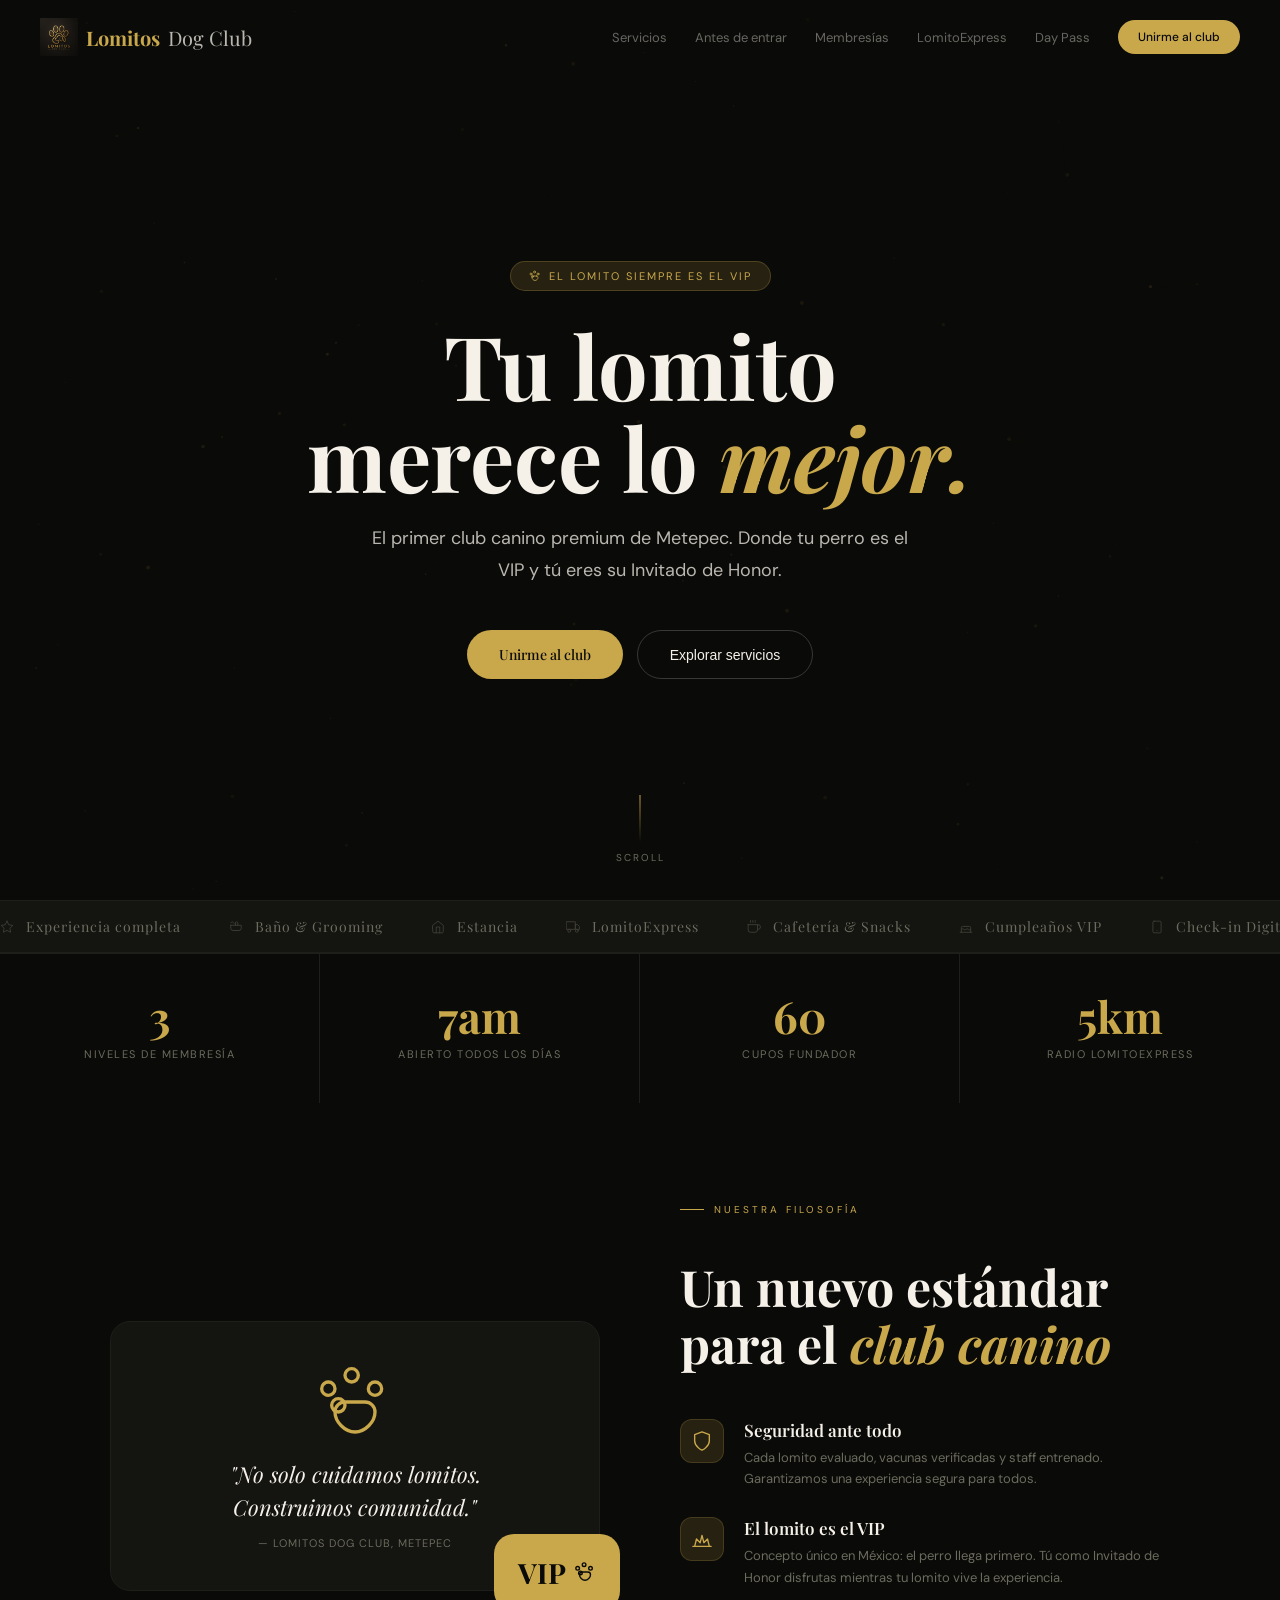
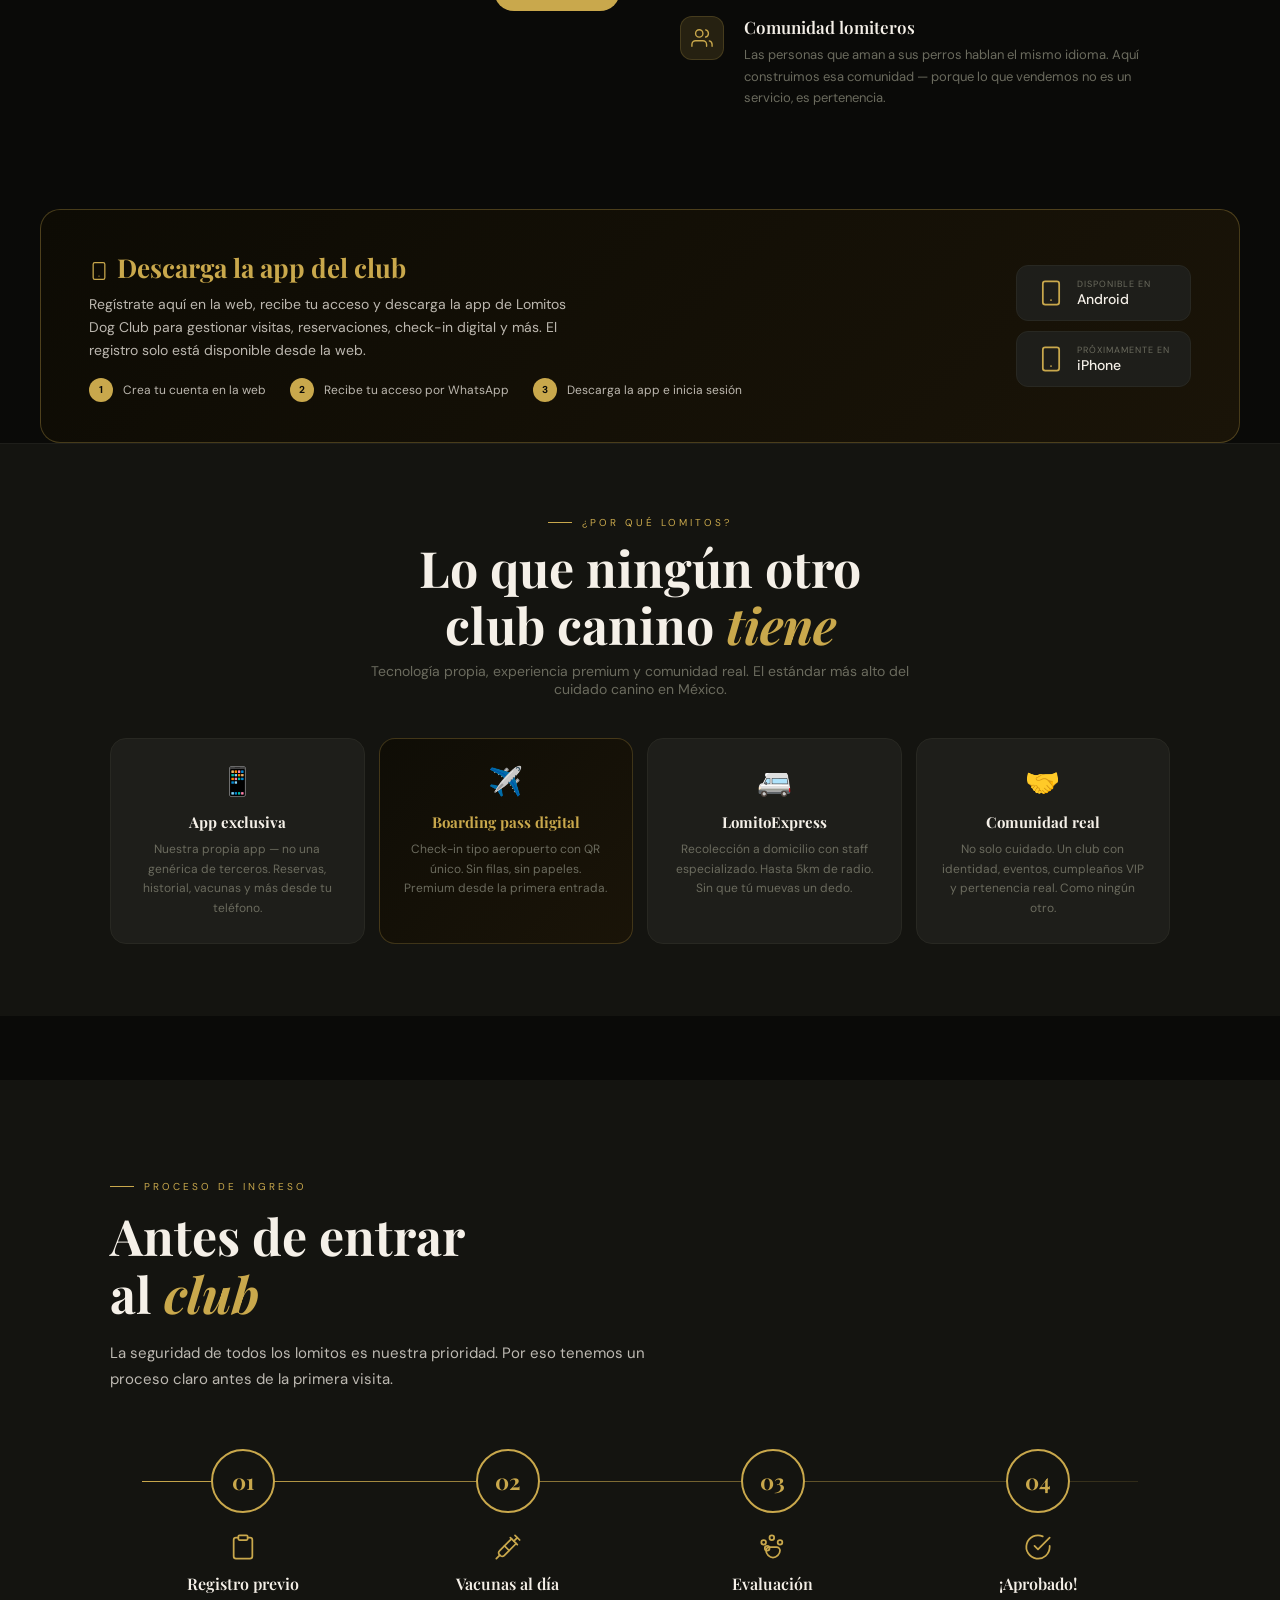
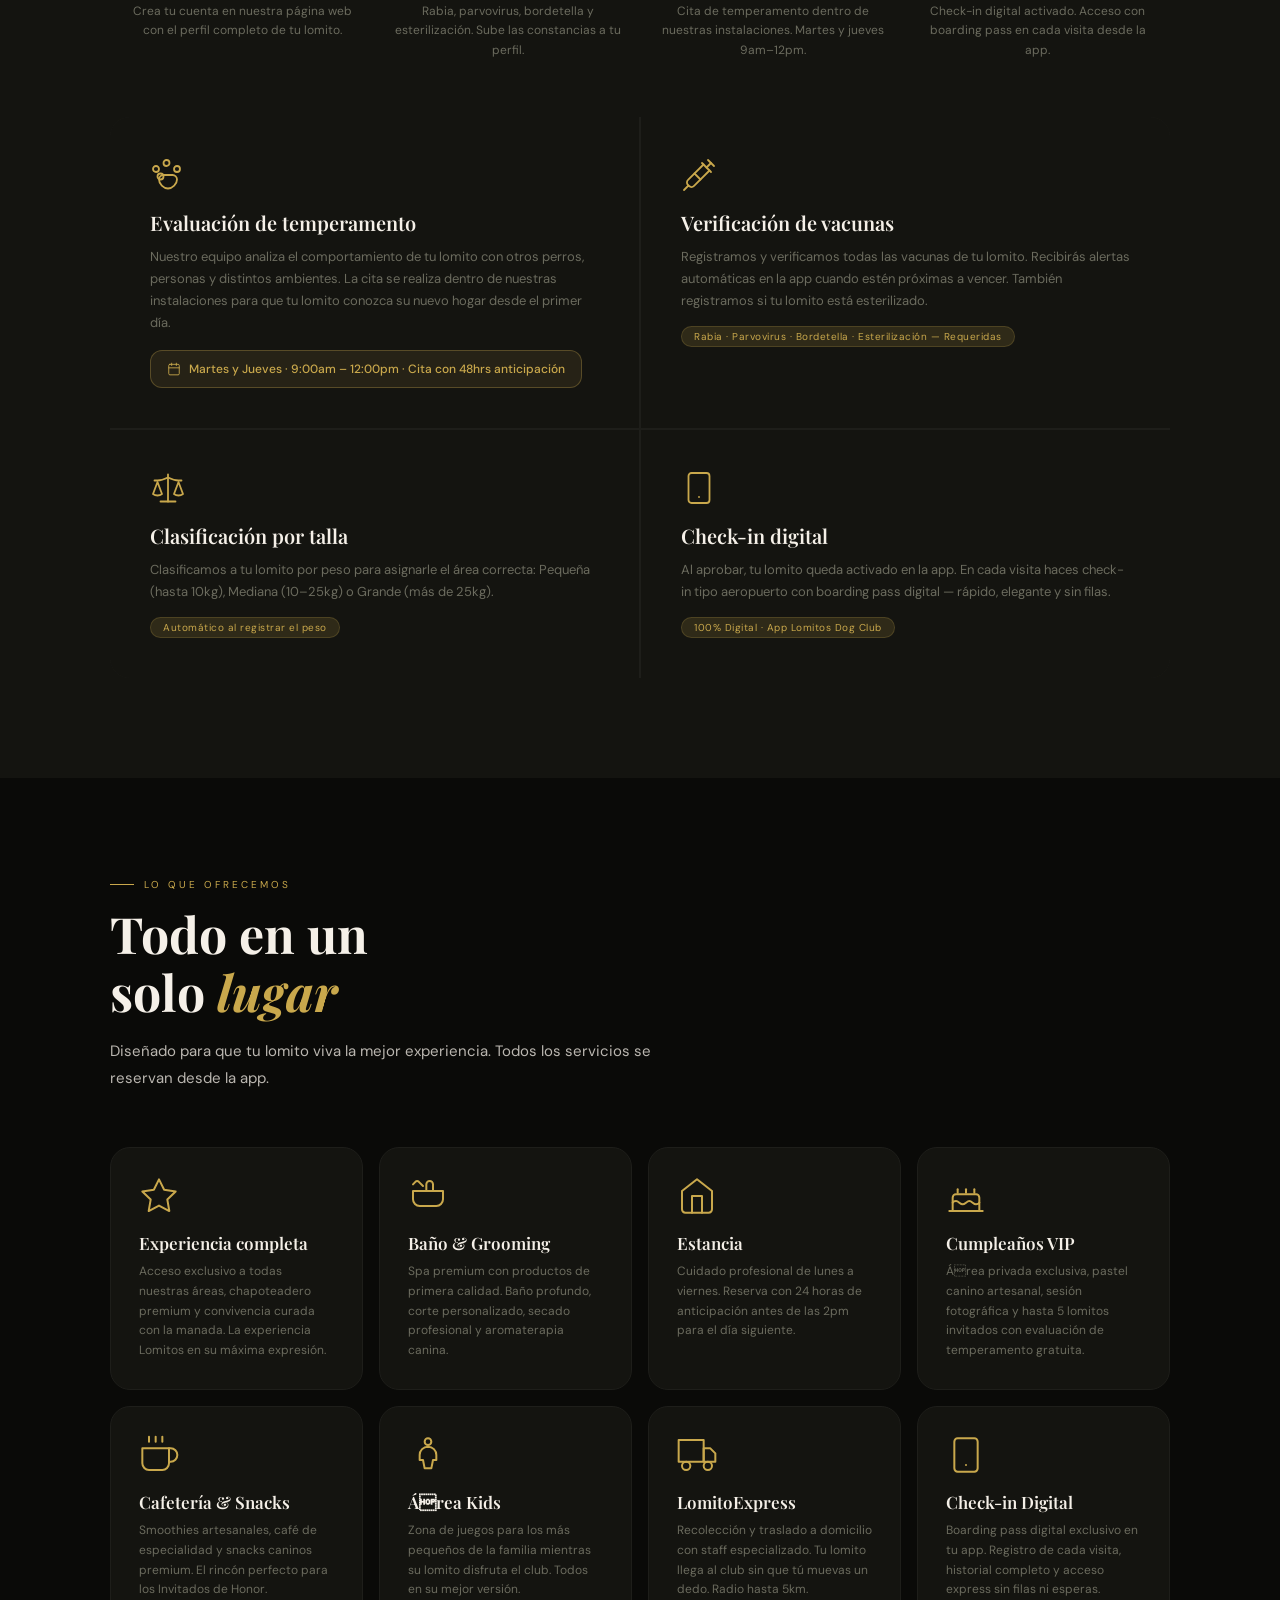
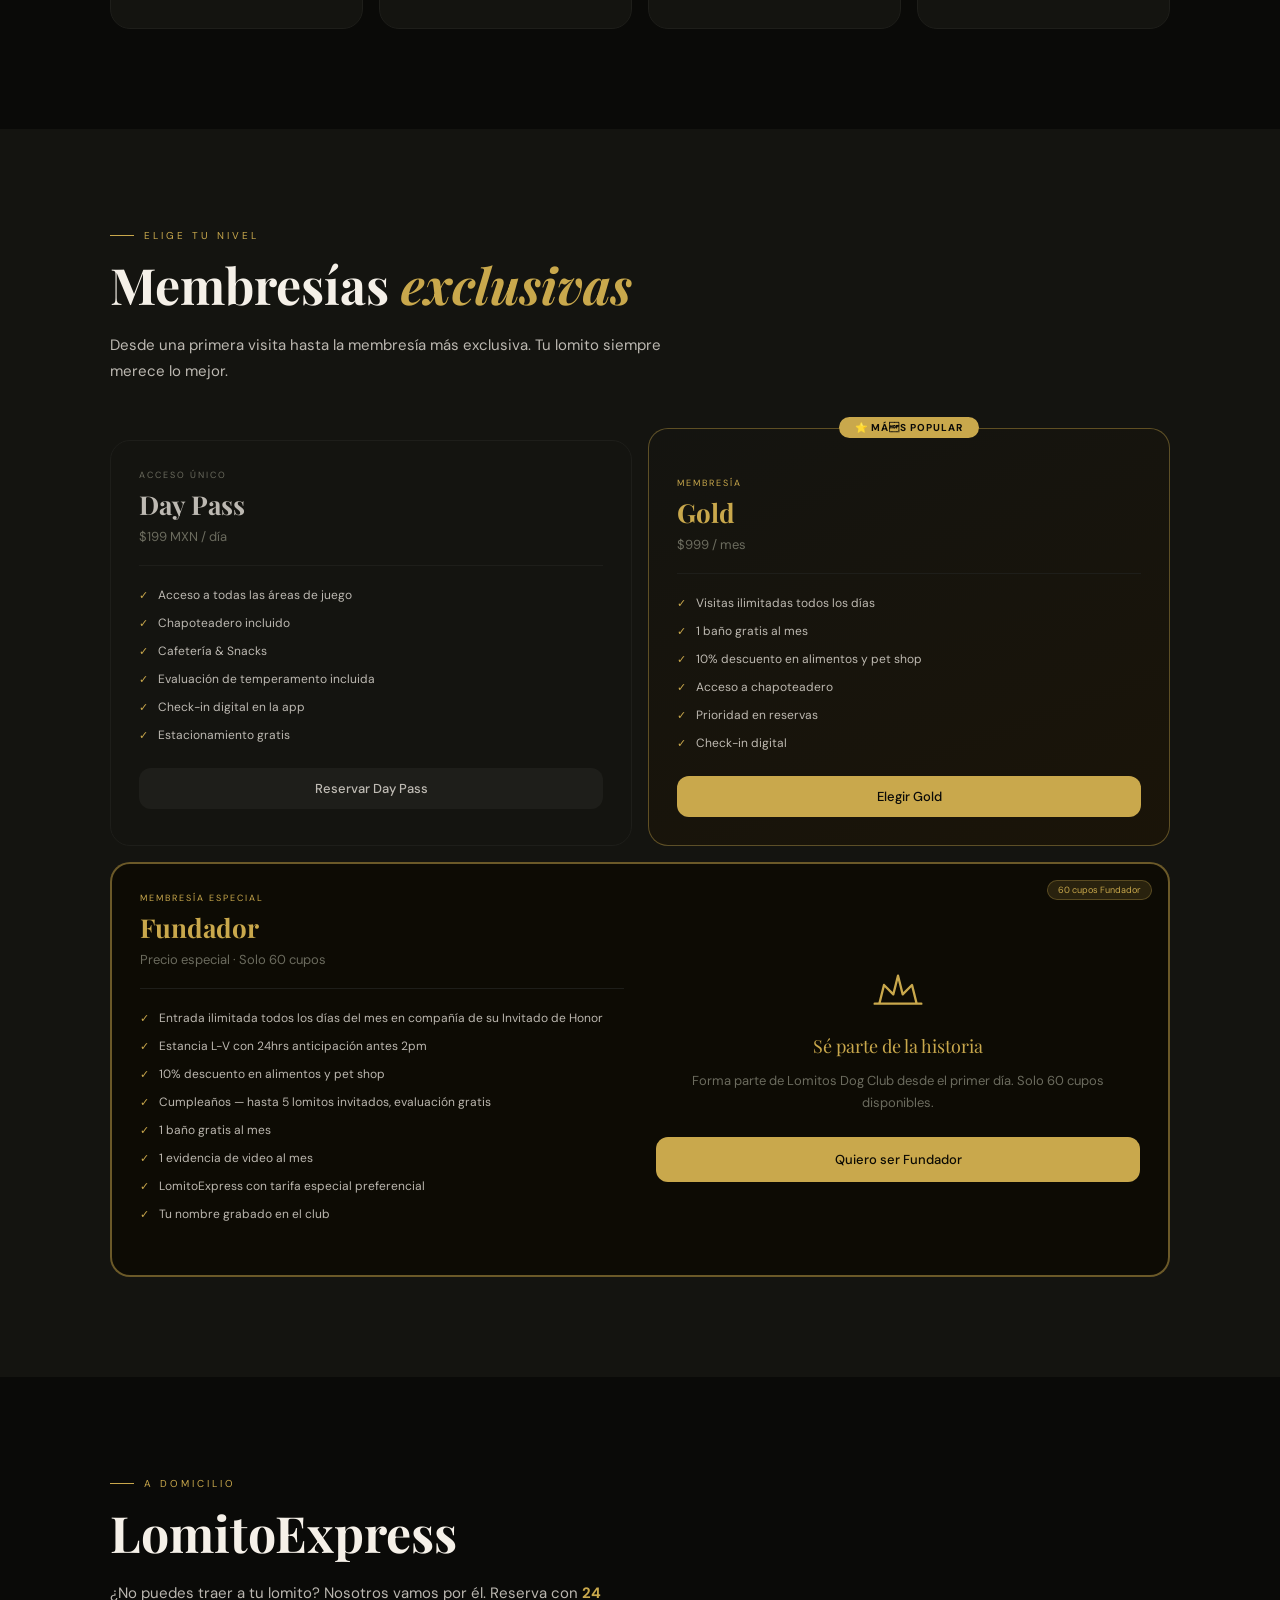
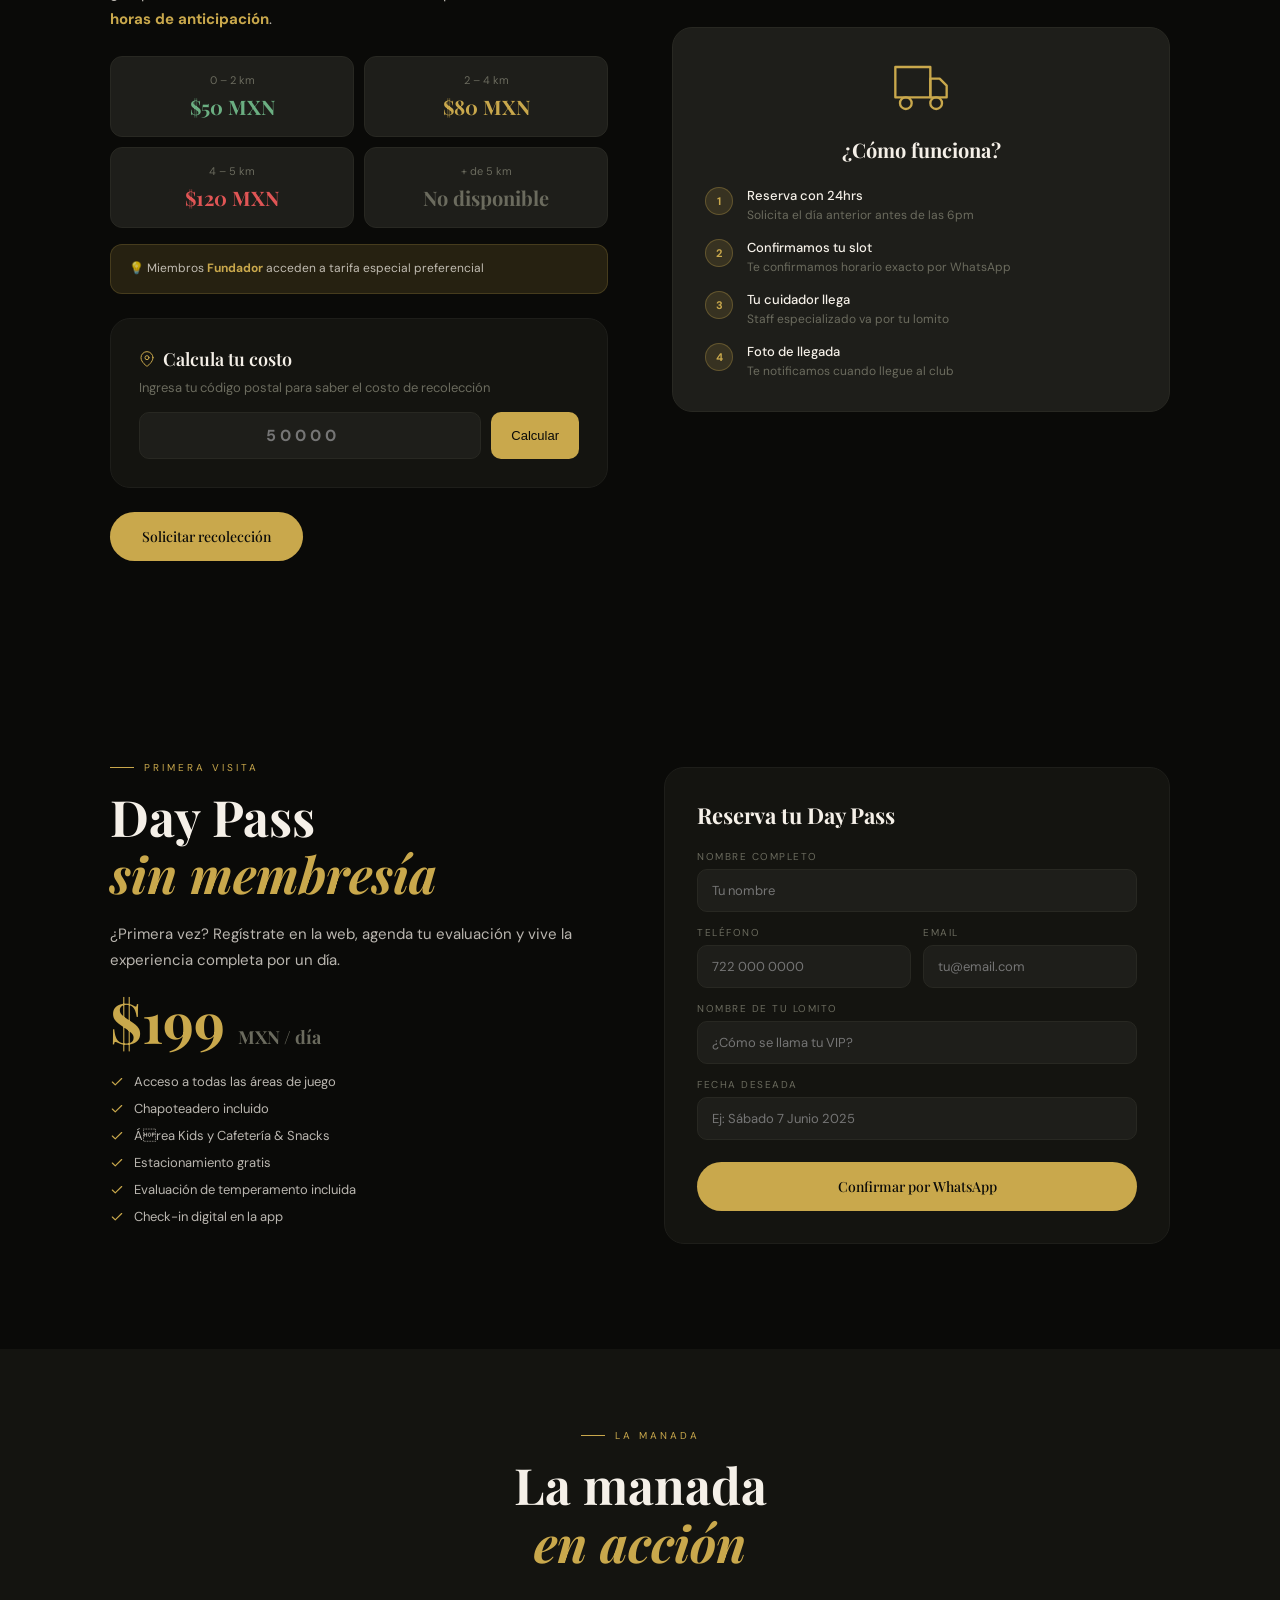
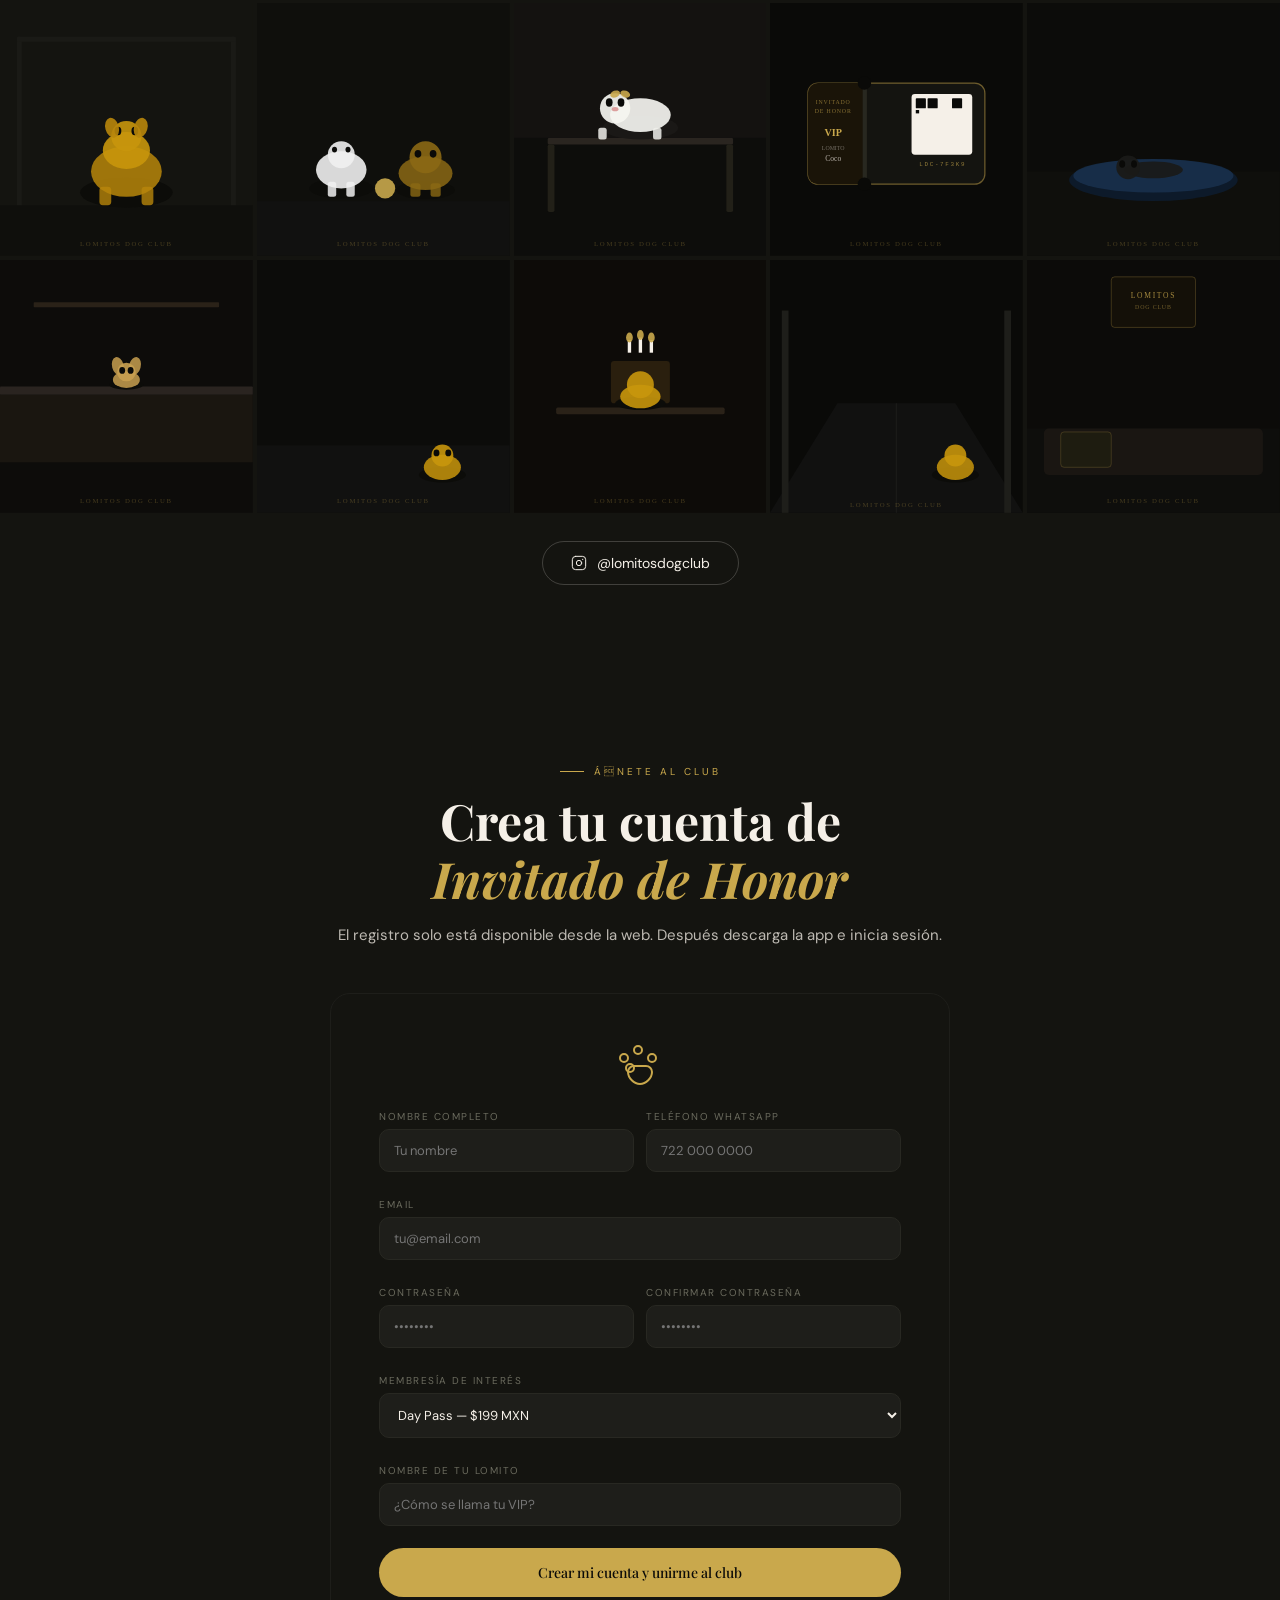
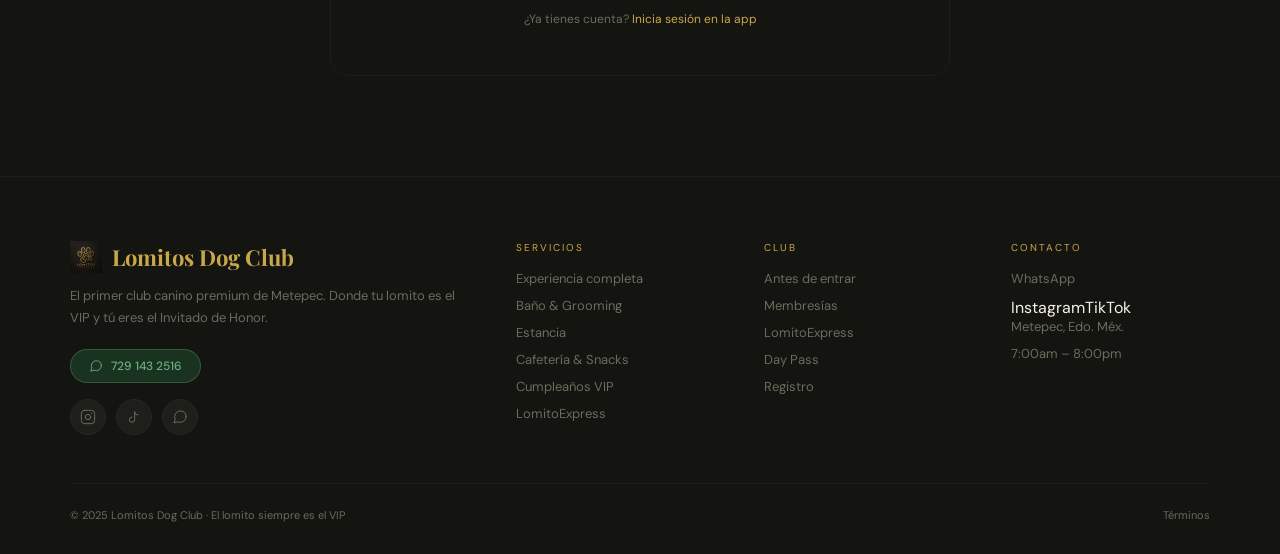
==== commit 98f78c4b: "fix: precios actualizados (Day Pass $199), cupos Fundador a 60, quitar palabra Guardería (usar Estan" ====
--- a/index.html
+++ b/index.html
@@ -9,7 +9,7 @@
   <meta name="author" content="Lomitos Dog Club">
   <link rel="canonical" href="https://charlsmartinez.github.io/lomitos-dog-club/">
   <meta property="og:title" content="Lomitos Dog Club · El primer club canino premium de Metepec">
-  <meta property="og:description" content="El primer club canino premium de Metepec. Guardería, grooming, LomitoExpress y más. Tu lomito es el VIP.">
+  <meta property="og:description" content="El primer club canino premium de Metepec. Estancia, grooming, LomitoExpress y más. Tu lomito es el VIP.">
   <meta property="og:type" content="website">
   <meta property="og:url" content="https://charlsmartinez.github.io/lomitos-dog-club/">
   <meta property="og:image" content="https://charlsmartinez.github.io/lomitos-dog-club/logo.png">
@@ -65,14 +65,14 @@
   <div class="marquee-track">
     <span class="marquee-item"><svg width="14" height="14" viewBox="0 0 24 24" fill="none" stroke="currentColor" stroke-width="1.5" stroke-linecap="round" stroke-linejoin="round"><polygon points="12 2 15.09 8.26 22 9.27 17 14.14 18.18 21.02 12 17.77 5.82 21.02 7 14.14 2 9.27 8.91 8.26 12 2"/></svg>Experiencia completa</span>
     <span class="marquee-item"><svg width="14" height="14" viewBox="0 0 24 24" fill="none" stroke="currentColor" stroke-width="1.5" stroke-linecap="round" stroke-linejoin="round"><path d="M9 6 6.5 3.5a1.5 1.5 0 0 0-2.06 0L3 5"/><path d="M3 9h18v5a4 4 0 0 1-4 4H7a4 4 0 0 1-4-4V9z"/><path d="M11 9V5a2 2 0 0 1 4 0v4"/></svg>Baño &amp; Grooming</span>
-    <span class="marquee-item"><svg width="14" height="14" viewBox="0 0 24 24" fill="none" stroke="currentColor" stroke-width="1.5" stroke-linecap="round" stroke-linejoin="round"><path d="M3 9l9-7 9 7v11a2 2 0 0 1-2 2H5a2 2 0 0 1-2-2z"/><polyline points="9 22 9 12 15 12 15 22"/></svg>Guardería</span>
+    <span class="marquee-item"><svg width="14" height="14" viewBox="0 0 24 24" fill="none" stroke="currentColor" stroke-width="1.5" stroke-linecap="round" stroke-linejoin="round"><path d="M3 9l9-7 9 7v11a2 2 0 0 1-2 2H5a2 2 0 0 1-2-2z"/><polyline points="9 22 9 12 15 12 15 22"/></svg>Estancia</span>
     <span class="marquee-item"><svg width="14" height="14" viewBox="0 0 24 24" fill="none" stroke="currentColor" stroke-width="1.5" stroke-linecap="round" stroke-linejoin="round"><rect x="1" y="3" width="15" height="13"/><polygon points="16 8 20 8 23 11 23 16 16 16 16 8"/><circle cx="5.5" cy="18.5" r="2.5"/><circle cx="18.5" cy="18.5" r="2.5"/></svg>LomitoExpress</span>
     <span class="marquee-item"><svg width="14" height="14" viewBox="0 0 24 24" fill="none" stroke="currentColor" stroke-width="1.5" stroke-linecap="round" stroke-linejoin="round"><path d="M18 8h1a4 4 0 0 1 0 8h-1"/><path d="M2 8h16v9a4 4 0 0 1-4 4H6a4 4 0 0 1-4-4V8z"/><line x1="6" y1="1" x2="6" y2="4"/><line x1="10" y1="1" x2="10" y2="4"/><line x1="14" y1="1" x2="14" y2="4"/></svg>Cafetería &amp; Snacks</span>
     <span class="marquee-item"><svg width="14" height="14" viewBox="0 0 24 24" fill="none" stroke="currentColor" stroke-width="1.5" stroke-linecap="round" stroke-linejoin="round"><path d="M20 21v-8a2 2 0 0 0-2-2H6a2 2 0 0 0-2 2v8"/><path d="M4 16s.5-1 2-1 2.5 2 4 2 2.5-2 4-2 2.5 2 4 2 2-1 2-1"/><path d="M2 21h20"/></svg>Cumpleaños VIP</span>
     <span class="marquee-item"><svg width="14" height="14" viewBox="0 0 24 24" fill="none" stroke="currentColor" stroke-width="1.5" stroke-linecap="round" stroke-linejoin="round"><rect x="5" y="2" width="14" height="20" rx="2" ry="2"/><line x1="12" y1="18" x2="12.01" y2="18"/></svg>Check-in Digital</span>
     <span class="marquee-item"><svg width="14" height="14" viewBox="0 0 24 24" fill="none" stroke="currentColor" stroke-width="1.5" stroke-linecap="round" stroke-linejoin="round"><polygon points="12 2 15.09 8.26 22 9.27 17 14.14 18.18 21.02 12 17.77 5.82 21.02 7 14.14 2 9.27 8.91 8.26 12 2"/></svg>Experiencia completa</span>
     <span class="marquee-item"><svg width="14" height="14" viewBox="0 0 24 24" fill="none" stroke="currentColor" stroke-width="1.5" stroke-linecap="round" stroke-linejoin="round"><path d="M9 6 6.5 3.5a1.5 1.5 0 0 0-2.06 0L3 5"/><path d="M3 9h18v5a4 4 0 0 1-4 4H7a4 4 0 0 1-4-4V9z"/><path d="M11 9V5a2 2 0 0 1 4 0v4"/></svg>Baño &amp; Grooming</span>
-    <span class="marquee-item"><svg width="14" height="14" viewBox="0 0 24 24" fill="none" stroke="currentColor" stroke-width="1.5" stroke-linecap="round" stroke-linejoin="round"><path d="M3 9l9-7 9 7v11a2 2 0 0 1-2 2H5a2 2 0 0 1-2-2z"/><polyline points="9 22 9 12 15 12 15 22"/></svg>Guardería</span>
+    <span class="marquee-item"><svg width="14" height="14" viewBox="0 0 24 24" fill="none" stroke="currentColor" stroke-width="1.5" stroke-linecap="round" stroke-linejoin="round"><path d="M3 9l9-7 9 7v11a2 2 0 0 1-2 2H5a2 2 0 0 1-2-2z"/><polyline points="9 22 9 12 15 12 15 22"/></svg>Estancia</span>
     <span class="marquee-item"><svg width="14" height="14" viewBox="0 0 24 24" fill="none" stroke="currentColor" stroke-width="1.5" stroke-linecap="round" stroke-linejoin="round"><rect x="1" y="3" width="15" height="13"/><polygon points="16 8 20 8 23 11 23 16 16 16 16 8"/><circle cx="5.5" cy="18.5" r="2.5"/><circle cx="18.5" cy="18.5" r="2.5"/></svg>LomitoExpress</span>
     <span class="marquee-item"><svg width="14" height="14" viewBox="0 0 24 24" fill="none" stroke="currentColor" stroke-width="1.5" stroke-linecap="round" stroke-linejoin="round"><path d="M18 8h1a4 4 0 0 1 0 8h-1"/><path d="M2 8h16v9a4 4 0 0 1-4 4H6a4 4 0 0 1-4-4V8z"/><line x1="6" y1="1" x2="6" y2="4"/><line x1="10" y1="1" x2="10" y2="4"/><line x1="14" y1="1" x2="14" y2="4"/></svg>Cafetería &amp; Snacks</span>
     <span class="marquee-item"><svg width="14" height="14" viewBox="0 0 24 24" fill="none" stroke="currentColor" stroke-width="1.5" stroke-linecap="round" stroke-linejoin="round"><path d="M20 21v-8a2 2 0 0 0-2-2H6a2 2 0 0 0-2 2v8"/><path d="M4 16s.5-1 2-1 2.5 2 4 2 2.5-2 4-2 2.5 2 4 2 2-1 2-1"/><path d="M2 21h20"/></svg>Cumpleaños VIP</span>
@@ -83,7 +83,7 @@
 <div class="stats-strip">
   <div class="stat-item reveal"><div class="stat-num">3</div><div class="stat-label">Niveles de membresía</div></div>
   <div class="stat-item reveal"><div class="stat-num">7am</div><div class="stat-label">Abierto todos los días</div></div>
-  <div class="stat-item reveal"><div class="stat-num">50</div><div class="stat-label">Cupos Fundador</div></div>
+  <div class="stat-item reveal"><div class="stat-num">60</div><div class="stat-label">Cupos Fundador</div></div>
   <div class="stat-item reveal"><div class="stat-num">5km</div><div class="stat-label">Radio LomitoExpress</div></div>
 </div>
 <!-- FILOSOFÁA -->
@@ -244,7 +244,7 @@
   <div class="svc-grid">
     <div class="svc-card reveal"><div class="svc-ico"><svg width="40" height="40" viewBox="0 0 24 24" fill="none" stroke="var(--gold)" stroke-width="1.2" stroke-linecap="round" stroke-linejoin="round"><polygon points="12 2 15.09 8.26 22 9.27 17 14.14 18.18 21.02 12 17.77 5.82 21.02 7 14.14 2 9.27 8.91 8.26 12 2"/></svg></div><div class="svc-name">Experiencia completa</div><div class="svc-desc">Acceso exclusivo a todas nuestras áreas, chapoteadero premium y convivencia curada con la manada. La experiencia Lomitos en su máxima expresión.</div></div>
     <div class="svc-card reveal"><div class="svc-ico"><svg width="40" height="40" viewBox="0 0 24 24" fill="none" stroke="var(--gold)" stroke-width="1.2" stroke-linecap="round" stroke-linejoin="round"><path d="M9 6 6.5 3.5a1.5 1.5 0 0 0-2.06 0L3 5"/><path d="M3 9h18v5a4 4 0 0 1-4 4H7a4 4 0 0 1-4-4V9z"/><path d="M11 9V5a2 2 0 0 1 4 0v4"/></svg></div><div class="svc-name">Baño &amp; Grooming</div><div class="svc-desc">Spa premium con productos de primera calidad. Baño profundo, corte personalizado, secado profesional y aromaterapia canina.</div></div>
-    <div class="svc-card reveal"><div class="svc-ico"><svg width="40" height="40" viewBox="0 0 24 24" fill="none" stroke="var(--gold)" stroke-width="1.2" stroke-linecap="round" stroke-linejoin="round"><path d="M3 9l9-7 9 7v11a2 2 0 0 1-2 2H5a2 2 0 0 1-2-2z"/><polyline points="9 22 9 12 15 12 15 22"/></svg></div><div class="svc-name">Guardería</div><div class="svc-desc">Cuidado profesional de lunes a viernes. Reserva con 24 horas de anticipación antes de las 2pm para el día siguiente.</div></div>
+    <div class="svc-card reveal"><div class="svc-ico"><svg width="40" height="40" viewBox="0 0 24 24" fill="none" stroke="var(--gold)" stroke-width="1.2" stroke-linecap="round" stroke-linejoin="round"><path d="M3 9l9-7 9 7v11a2 2 0 0 1-2 2H5a2 2 0 0 1-2-2z"/><polyline points="9 22 9 12 15 12 15 22"/></svg></div><div class="svc-name">Estancia</div><div class="svc-desc">Cuidado profesional de lunes a viernes. Reserva con 24 horas de anticipación antes de las 2pm para el día siguiente.</div></div>
     <div class="svc-card reveal"><div class="svc-ico"><svg width="40" height="40" viewBox="0 0 24 24" fill="none" stroke="var(--gold)" stroke-width="1.2" stroke-linecap="round" stroke-linejoin="round"><path d="M20 21v-8a2 2 0 0 0-2-2H6a2 2 0 0 0-2 2v8"/><path d="M4 16s.5-1 2-1 2.5 2 4 2 2.5-2 4-2 2.5 2 4 2 2-1 2-1"/><path d="M2 21h20"/><path d="M7 8v2"/><path d="M12 8v2"/><path d="M17 8v2"/></svg></div><div class="svc-name">Cumpleaños VIP</div><div class="svc-desc">Área privada exclusiva, pastel canino artesanal, sesión fotográfica y hasta 5 lomitos invitados con evaluación de temperamento gratuita.</div></div>
     <div class="svc-card reveal"><div class="svc-ico"><svg width="40" height="40" viewBox="0 0 24 24" fill="none" stroke="var(--gold)" stroke-width="1.2" stroke-linecap="round" stroke-linejoin="round"><path d="M18 8h1a4 4 0 0 1 0 8h-1"/><path d="M2 8h16v9a4 4 0 0 1-4 4H6a4 4 0 0 1-4-4V8z"/><line x1="6" y1="1" x2="6" y2="4"/><line x1="10" y1="1" x2="10" y2="4"/><line x1="14" y1="1" x2="14" y2="4"/></svg></div><div class="svc-name">Cafetería &amp; Snacks</div><div class="svc-desc">Smoothies artesanales, café de especialidad y snacks caninos premium. El rincón perfecto para los Invitados de Honor.</div></div>
     <div class="svc-card reveal"><div class="svc-ico"><svg width="40" height="40" viewBox="0 0 24 24" fill="none" stroke="var(--gold)" stroke-width="1.2" stroke-linecap="round" stroke-linejoin="round"><circle cx="12" cy="4" r="2"/><path d="M12 7c-2.8 0-5 2.2-5 5v3h2l1 5h4l1-5h2v-3c0-2.8-2.2-5-5-5z"/></svg></div><div class="svc-name">Área Kids</div><div class="svc-desc">Zona de juegos para los más pequeños de la familia mientras su lomito disfruta el club. Todos en su mejor versión.</div></div>
@@ -262,7 +262,7 @@
       <div class="memb-card reveal">
         <div class="memb-nivel" style="color:var(--muted)">Acceso único</div>
         <div class="memb-name" style="color:var(--cream2)">Day Pass</div>
-        <div class="memb-precio">$150 MXN / día</div>
+        <div class="memb-precio">$199 MXN / día</div>
         <div class="memb-feats">
           <div class="memb-feat"><span class="memb-feat-ico">&#x2713;</span>Acceso a todas las áreas de juego</div>
           <div class="memb-feat"><span class="memb-feat-ico">&#x2713;</span>Chapoteadero incluido</div>
@@ -289,15 +289,15 @@
         <button class="memb-btn" style="background:var(--gold);color:var(--bg)" onclick="document.getElementById('registro').scrollIntoView({behavior:'smooth'})">Elegir Gold</button>
       </div>
       <div class="memb-card founder-card reveal">
-        <div class="memb-cupos">38 de 50 cupos disponibles</div>
+        <div class="memb-cupos">60 cupos Fundador</div>
         <div class="founder-inner">
           <div>
             <div class="memb-nivel" style="color:var(--gold)">Membresía especial</div>
             <div class="memb-name" style="color:var(--gold)">Fundador</div>
-            <div class="memb-precio">Precio especial · Solo 50 cupos</div>
+            <div class="memb-precio">Precio especial · Solo 60 cupos</div>
             <div class="memb-feats">
               <div class="memb-feat"><span class="memb-feat-ico">&#x2713;</span>Entrada ilimitada todos los días del mes en compañía de su Invitado de Honor</div>
-              <div class="memb-feat"><span class="memb-feat-ico">&#x2713;</span>Guardería L-V con 24hrs anticipación antes 2pm</div>
+              <div class="memb-feat"><span class="memb-feat-ico">&#x2713;</span>Estancia L-V con 24hrs anticipación antes 2pm</div>
               <div class="memb-feat"><span class="memb-feat-ico">&#x2713;</span>10% descuento en alimentos y pet shop</div>
               <div class="memb-feat"><span class="memb-feat-ico">&#x2713;</span>Cumpleaños &mdash; hasta 5 lomitos invitados, evaluación gratis</div>
               <div class="memb-feat"><span class="memb-feat-ico">&#x2713;</span>1 baño gratis al mes</div>
@@ -309,7 +309,7 @@
           <div style="text-align:center">
             <svg width="56" height="56" viewBox="0 0 24 24" fill="none" stroke="var(--gold)" stroke-width="1" stroke-linecap="round" stroke-linejoin="round" style="margin-bottom:16px"><path d="M2 20h20M4 20l2-8 4 4 2-8 2 8 4-4 2 8"/></svg>
             <div style="font-family:'Playfair Display',serif;font-size:18px;color:var(--gold);margin-bottom:12px">Sé parte de la historia</div>
-            <div style="font-size:13px;color:var(--muted);line-height:1.65;margin-bottom:24px">Forma parte de Lomitos Dog Club desde el primer día. Solo 50 cupos disponibles.</div>
+            <div style="font-size:13px;color:var(--muted);line-height:1.65;margin-bottom:24px">Forma parte de Lomitos Dog Club desde el primer día. Solo 60 cupos disponibles.</div>
             <button class="memb-btn" style="background:var(--gold);color:#0D0B04;padding:14px 24px" onclick="window.open('https://wa.me/527291432516?text=Hola,%20quiero%20ser%20Miembro%20Fundador','_blank')">Quiero ser Fundador</button>
           </div>
         </div>
@@ -367,7 +367,7 @@
       <div class="sec-tag">Primera visita</div>
       <h2 class="sec-title">Day Pass<br><em>sin membresía</em></h2>
       <p style="font-size:15px;color:var(--cream2);line-height:1.75;margin-bottom:20px">¿Primera vez? Regístrate en la web, agenda tu evaluación y vive la experiencia completa por un día.</p>
-      <div class="dp-price">$150 <span>MXN / día</span></div>
+      <div class="dp-price">$199 <span>MXN / día</span></div>
       <div class="dp-feats">
         <div class="dp-feat"><svg width="14" height="14" viewBox="0 0 24 24" fill="none" stroke="currentColor" stroke-width="2" stroke-linecap="round" stroke-linejoin="round"><polyline points="20 6 9 17 4 12"/></svg>Acceso a todas las áreas de juego</div>
         <div class="dp-feat"><svg width="14" height="14" viewBox="0 0 24 24" fill="none" stroke="currentColor" stroke-width="2" stroke-linecap="round" stroke-linejoin="round"><polyline points="20 6 9 17 4 12"/></svg>Chapoteadero incluido</div>
@@ -432,7 +432,7 @@
         <div class="form-field"><label>Contraseña</label><input placeholder="&bull;&bull;&bull;&bull;&bull;&bull;&bull;&bull;" id="r-pass" type="password"></div>
         <div class="form-field"><label>Confirmar contraseña</label><input placeholder="&bull;&bull;&bull;&bull;&bull;&bull;&bull;&bull;" id="r-pass2" type="password"></div>
         <div class="form-field full"><label>Membresía de interés</label>
-          <select id="r-memb"><option>Day Pass &mdash; $150 MXN</option><option>Gold &mdash; $999/mes</option><option>Fundador &mdash; Precio especial</option></select>
+          <select id="r-memb"><option>Day Pass &mdash; $199 MXN</option><option>Gold &mdash; $999/mes</option><option>Fundador &mdash; Precio especial</option></select>
         </div>
         <div class="form-field full"><label>Nombre de tu lomito</label><input placeholder="¿Cómo se llama tu VIP?" id="r-lomito"></div>
       </div>
@@ -460,7 +460,7 @@
       </div>
       <div class="footer-col">
         <div class="footer-col-title">Servicios</div>
-        <a href="#servicios">Experiencia completa</a><a href="#servicios">Baño &amp; Grooming</a><a href="#servicios">Guardería</a><a href="#servicios">Cafetería &amp; Snacks</a><a href="#servicios">Cumpleaños VIP</a><a href="#express">LomitoExpress</a>
+        <a href="#servicios">Experiencia completa</a><a href="#servicios">Baño &amp; Grooming</a><a href="#servicios">Estancia</a><a href="#servicios">Cafetería &amp; Snacks</a><a href="#servicios">Cumpleaños VIP</a><a href="#express">LomitoExpress</a>
       </div>
       <div class="footer-col">
         <div class="footer-col-title">Club</div>
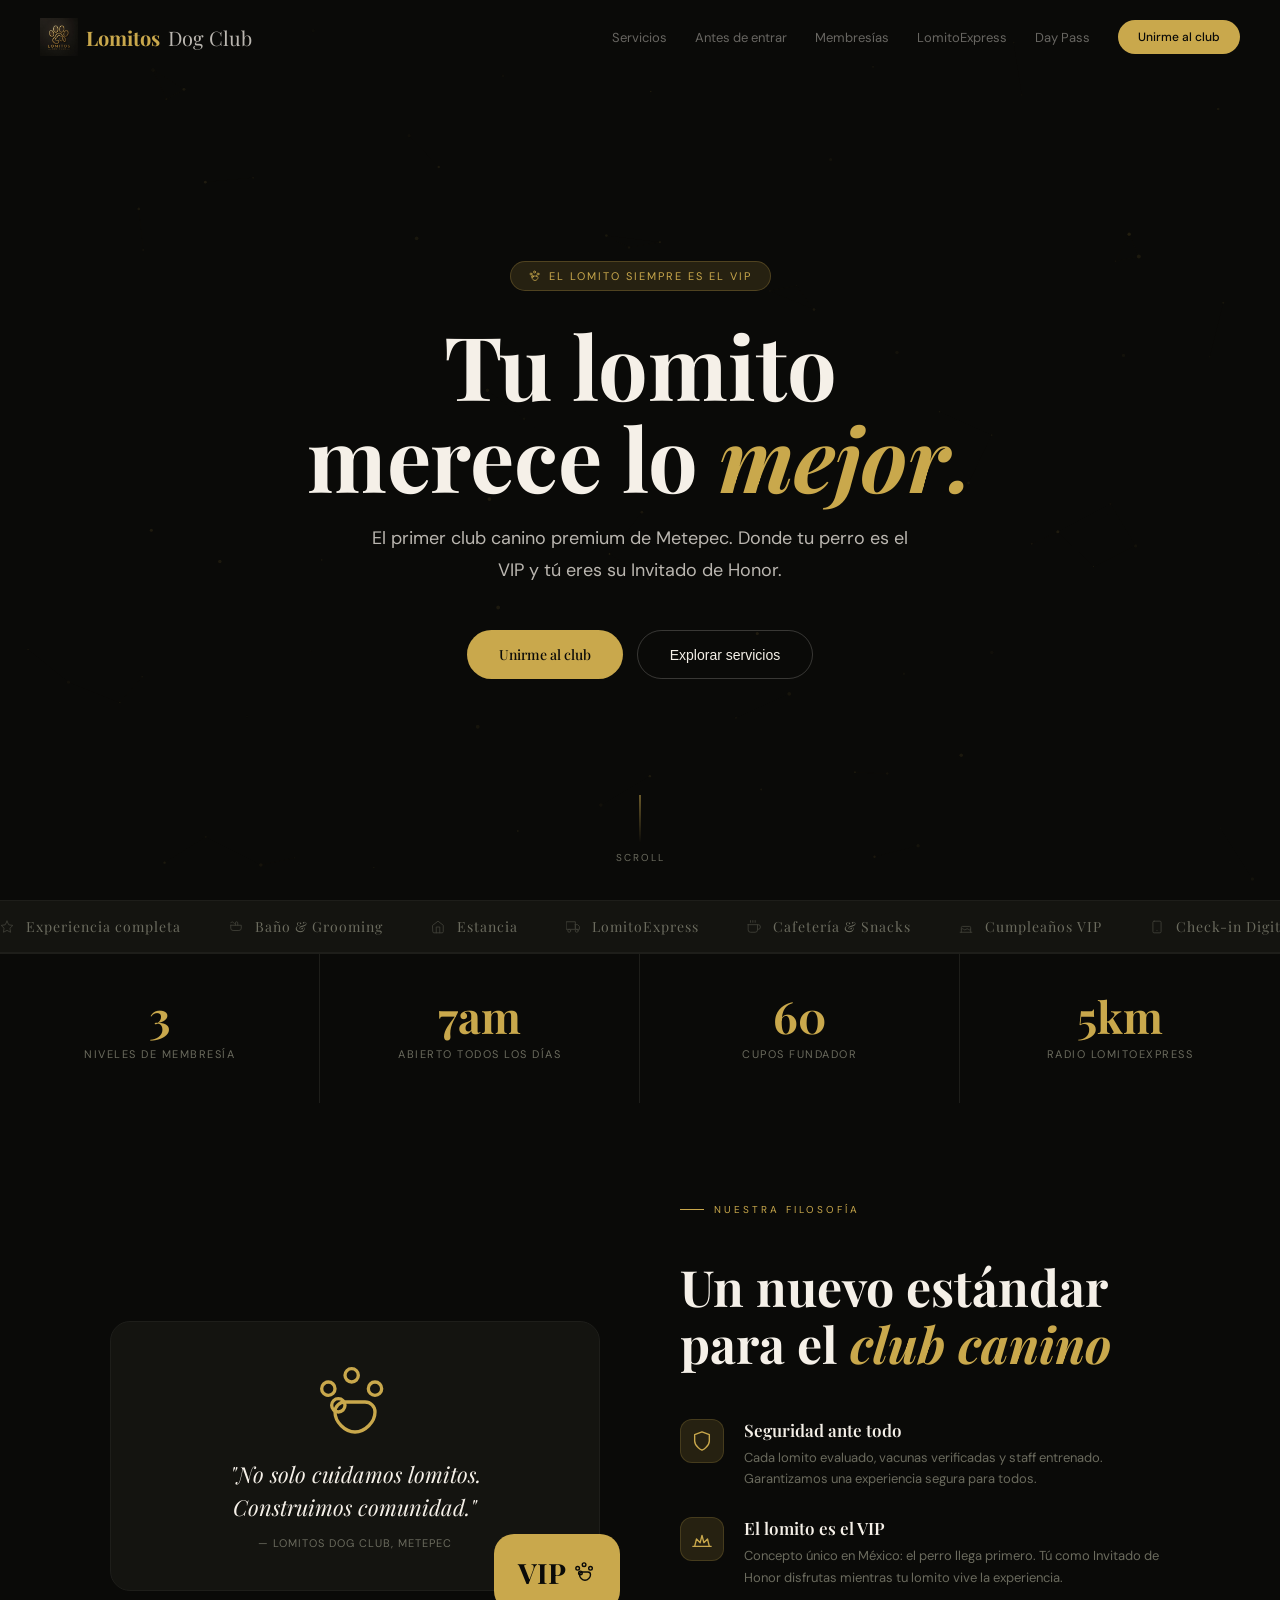
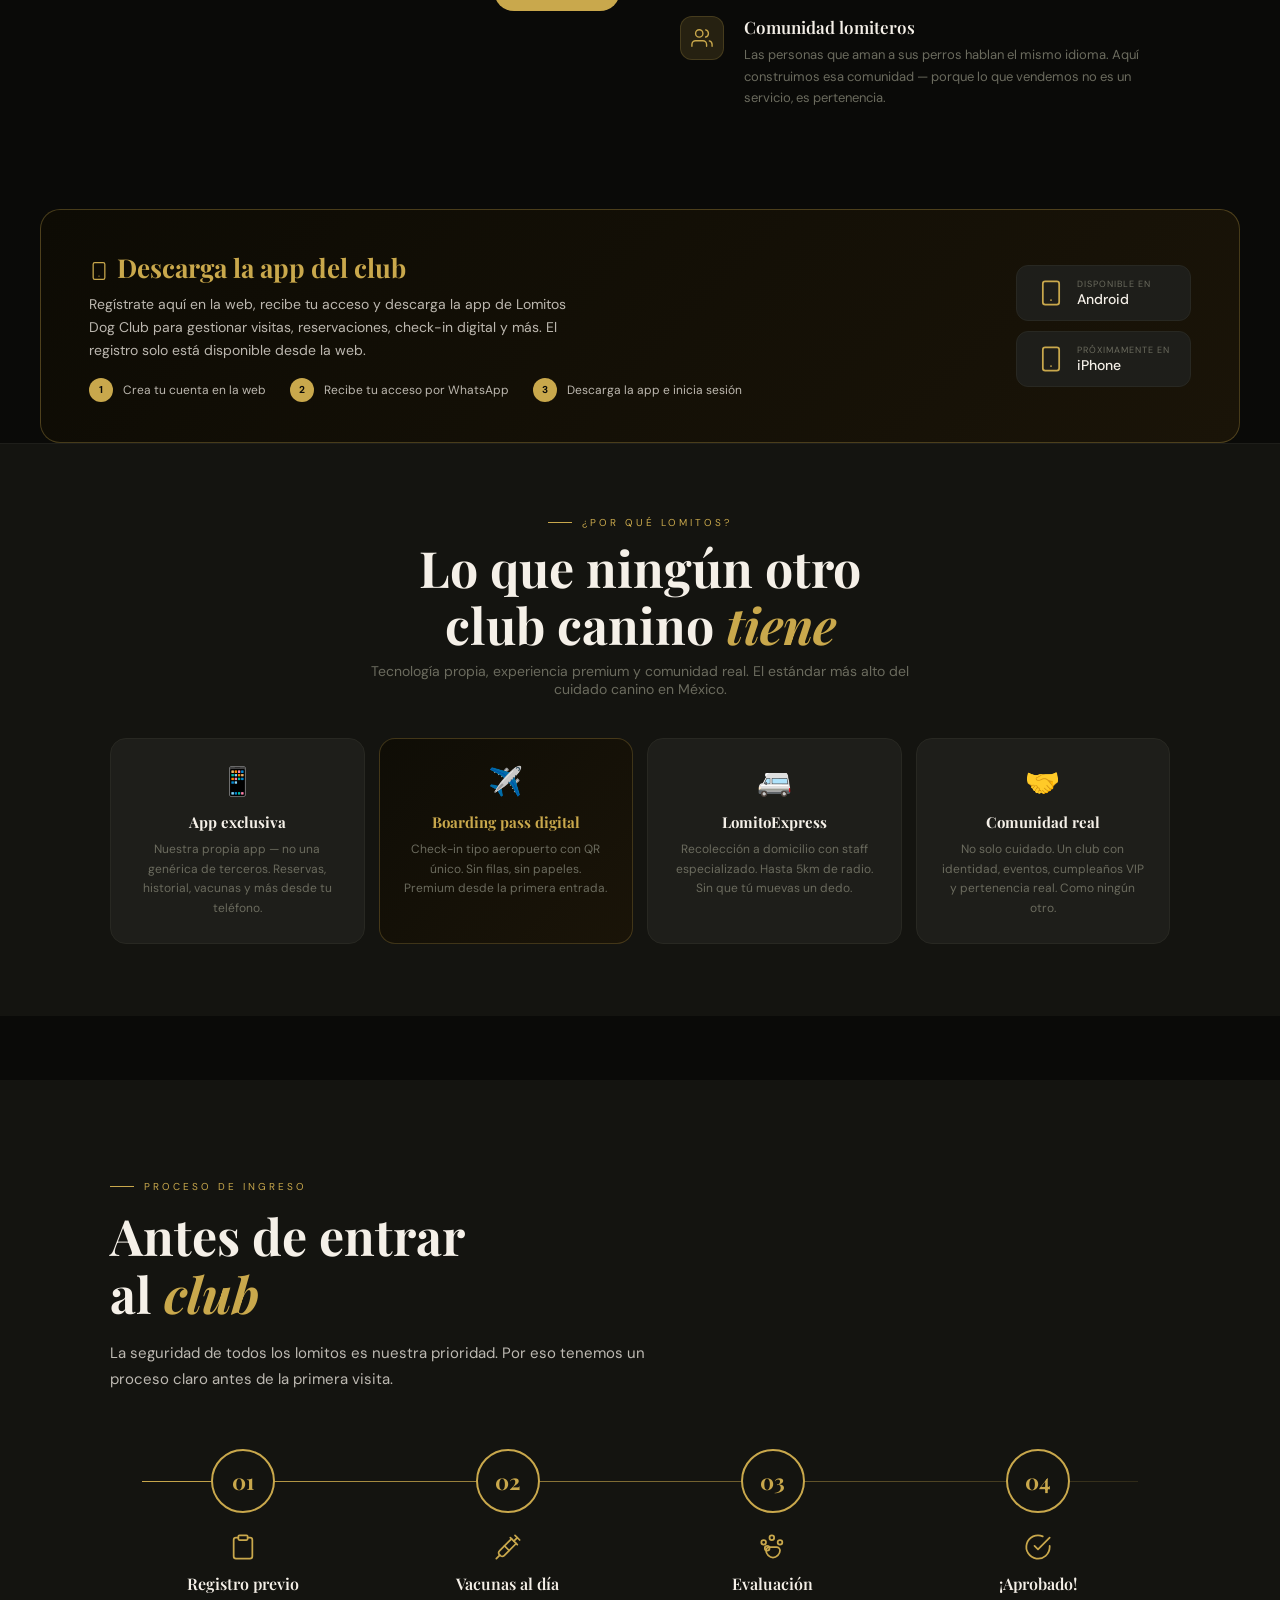
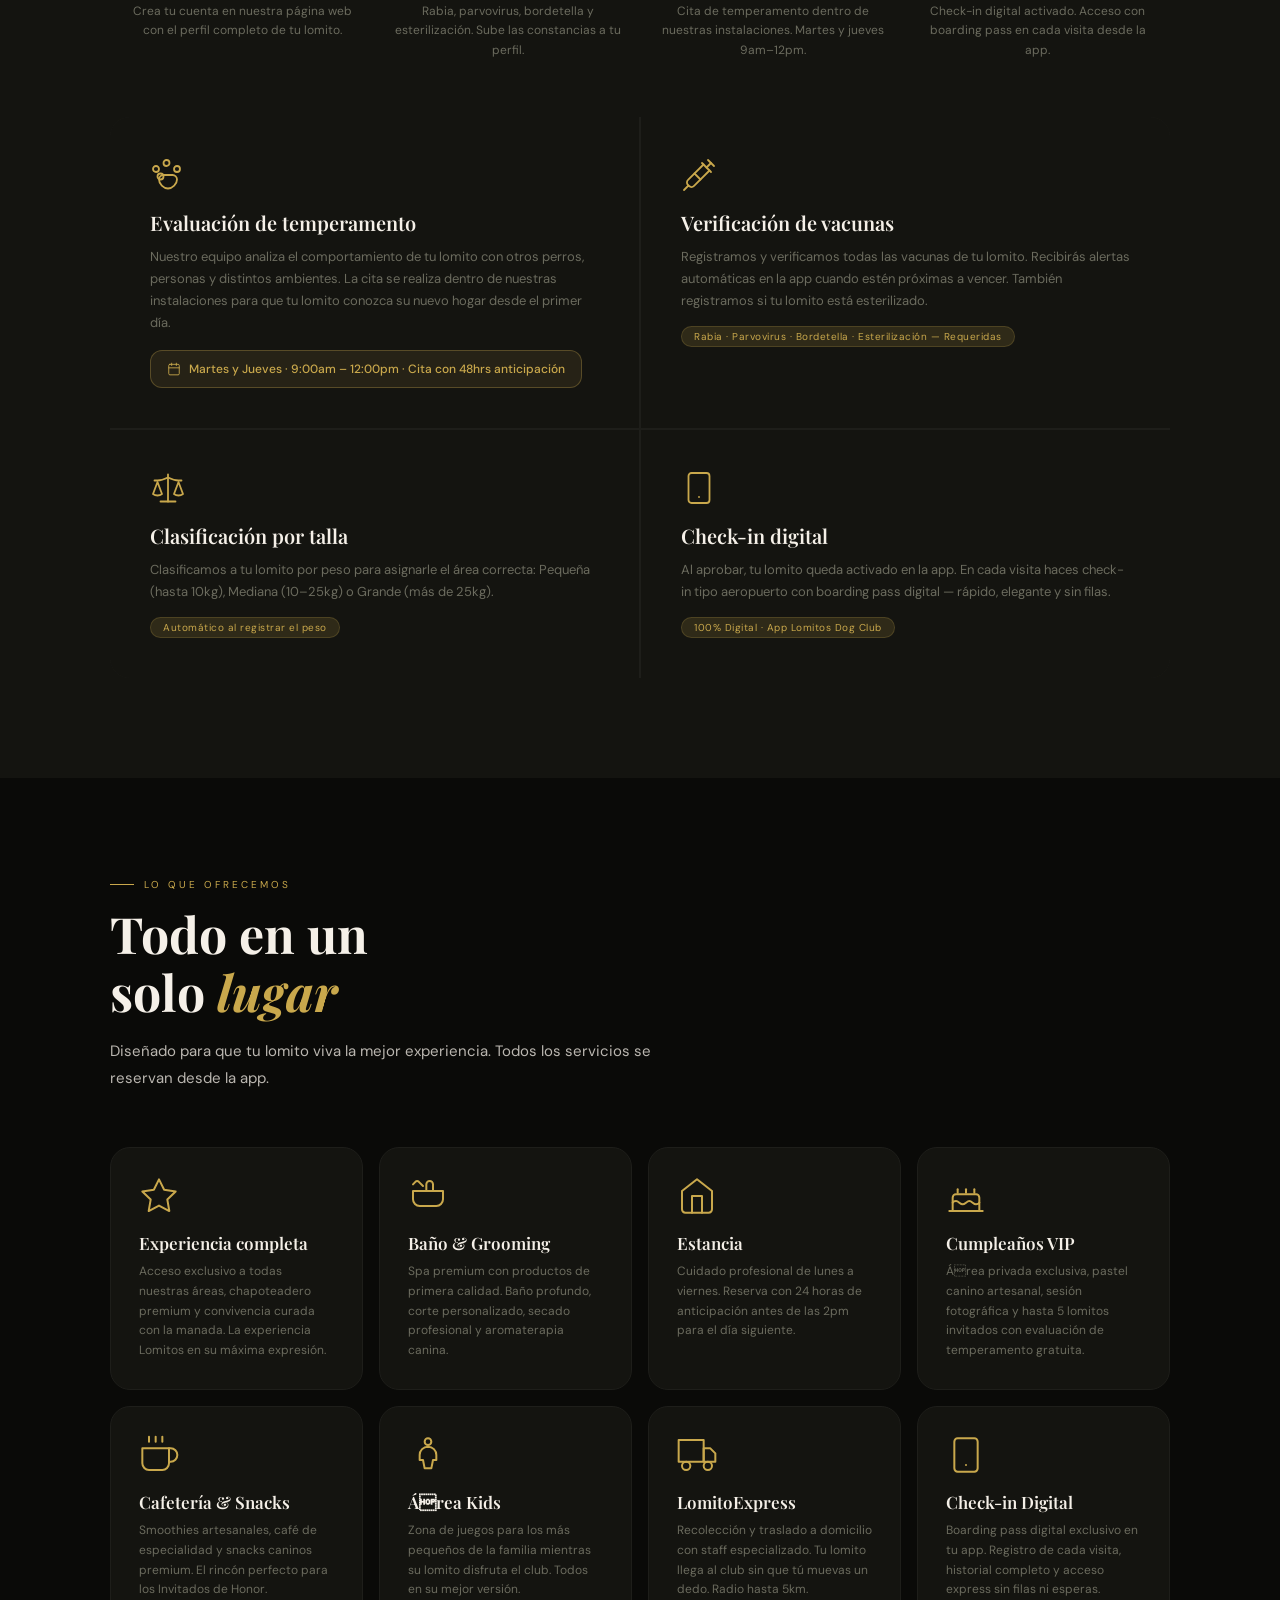
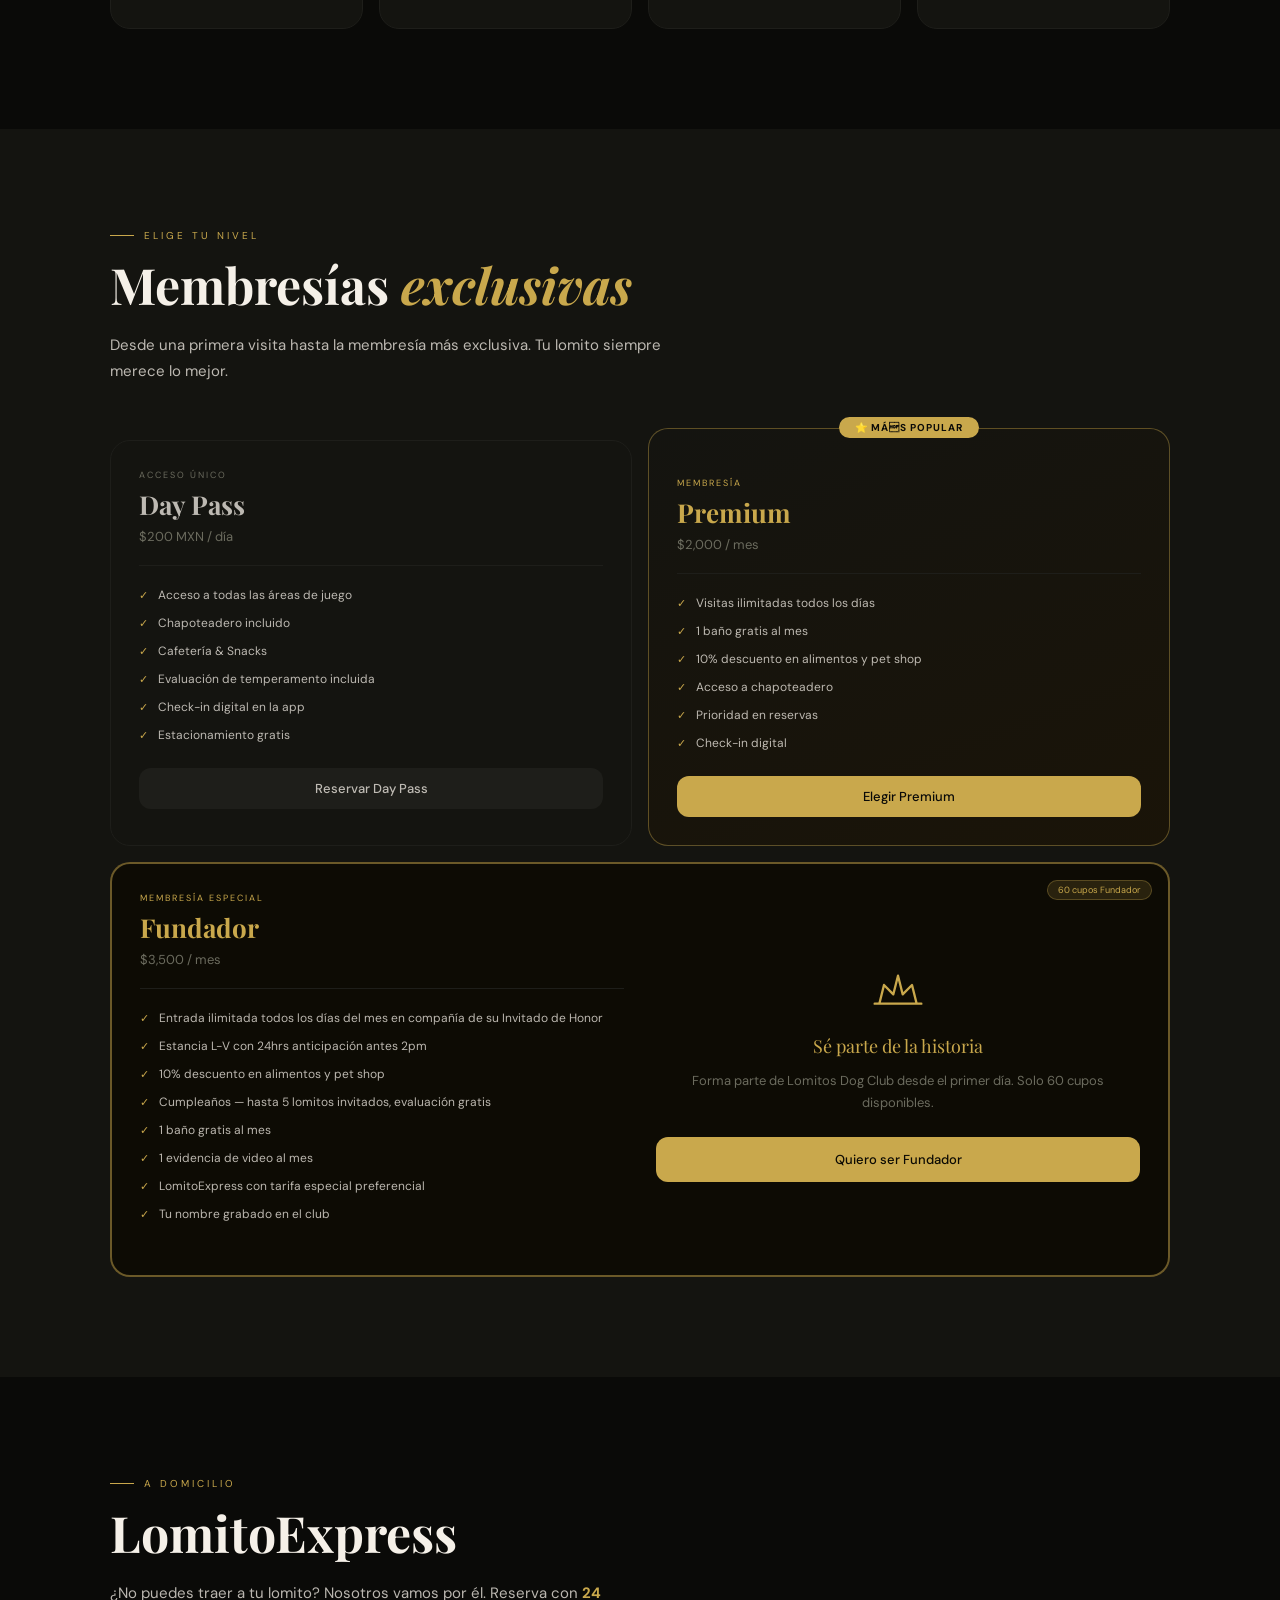
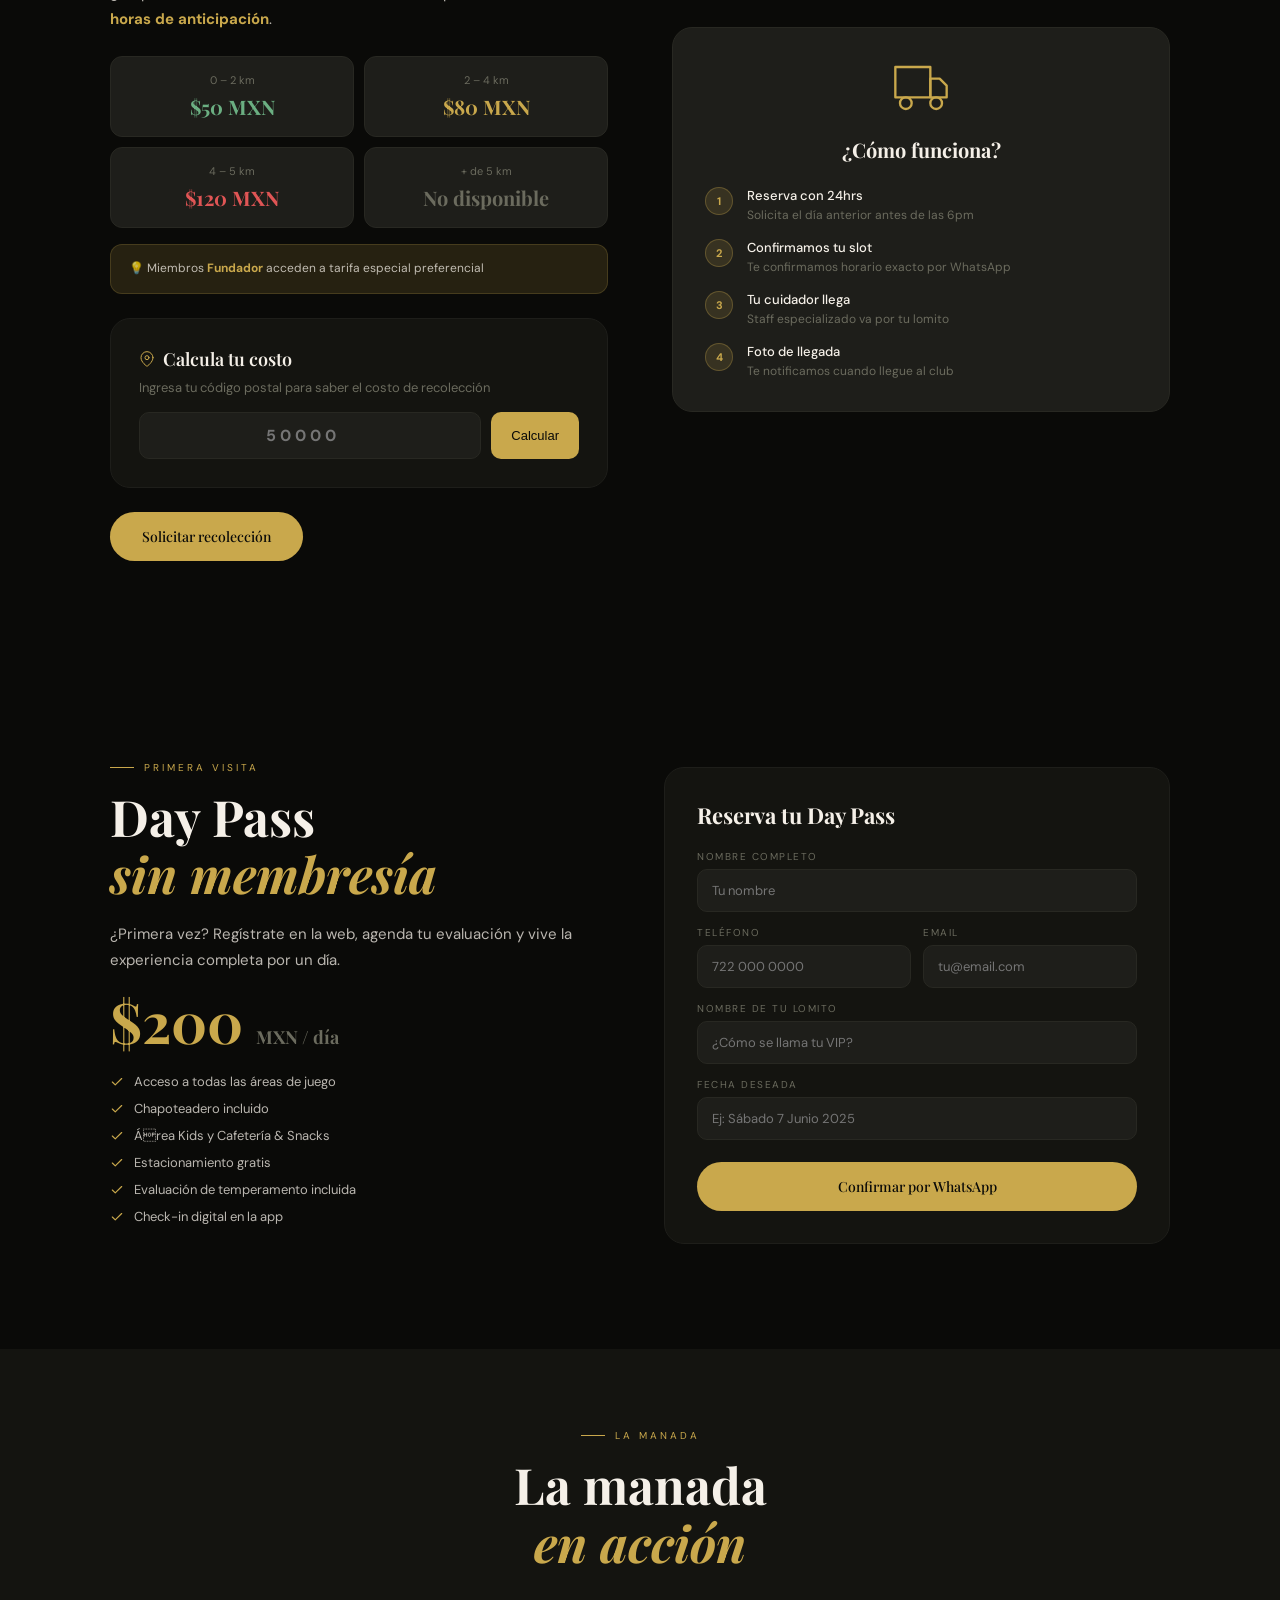
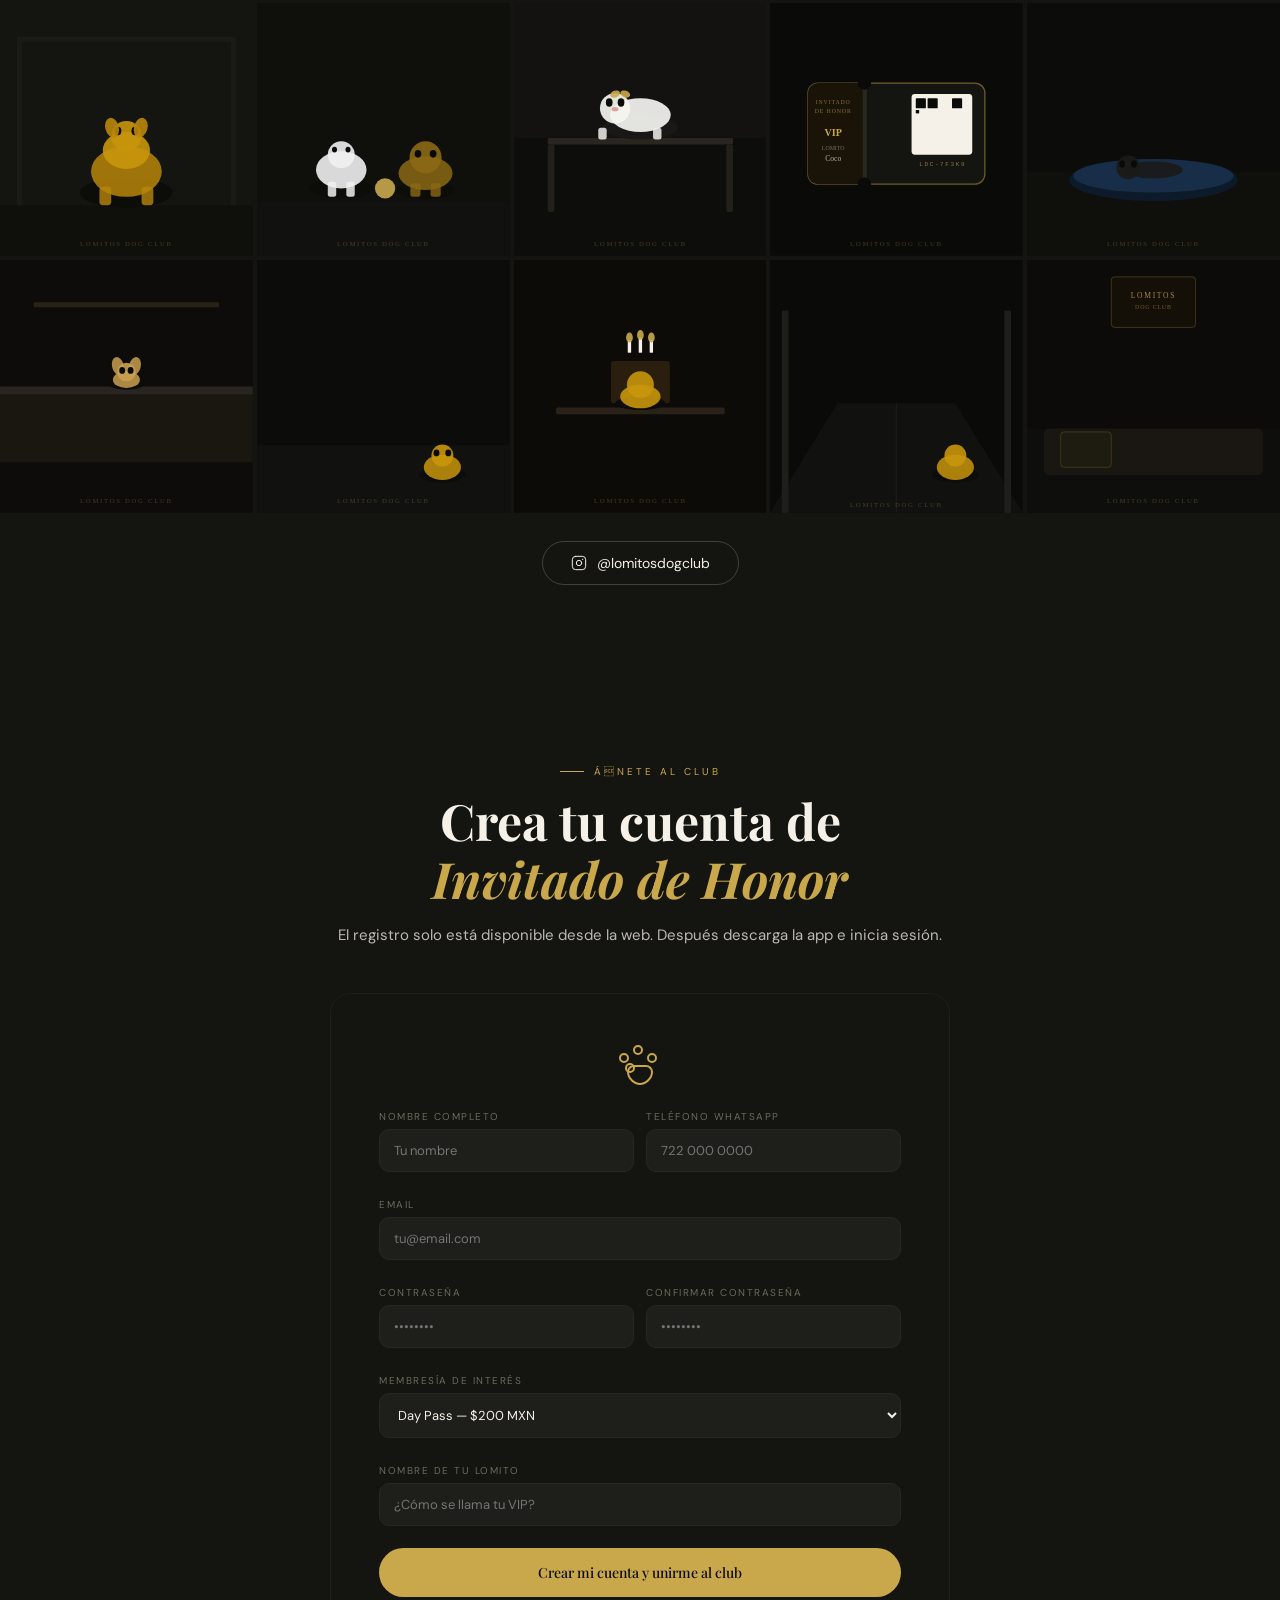
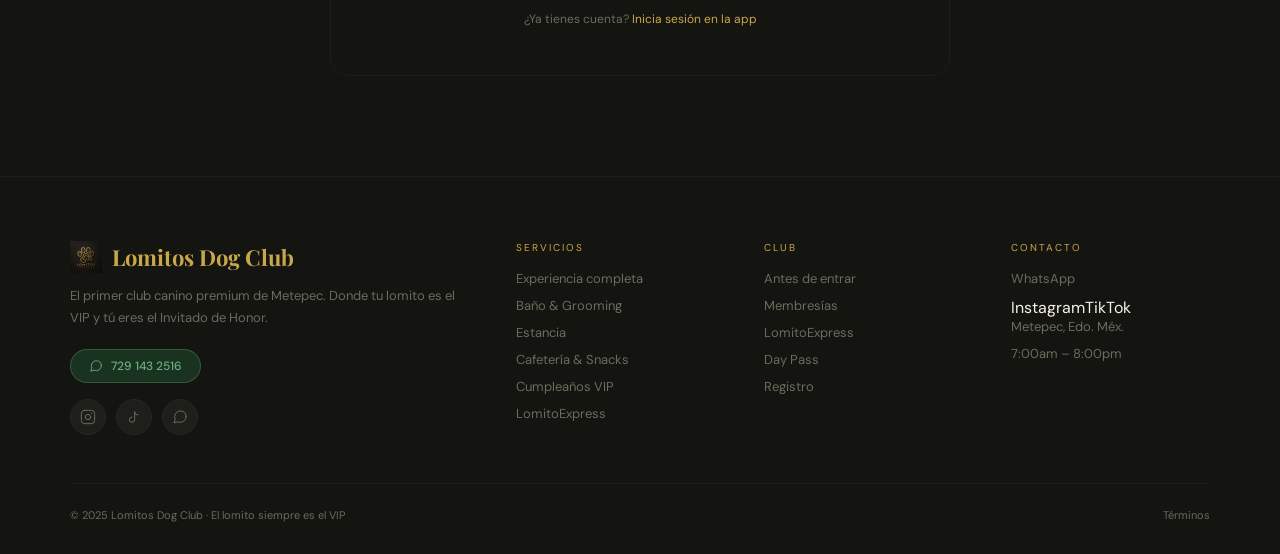
==== commit de4e9b71: "fix: precios oficiales (Day Pass $200, Premium $2,000 antes Gold $999, Fundador $3,500 unico)" ====
--- a/index.html
+++ b/index.html
@@ -262,7 +262,7 @@
       <div class="memb-card reveal">
         <div class="memb-nivel" style="color:var(--muted)">Acceso único</div>
         <div class="memb-name" style="color:var(--cream2)">Day Pass</div>
-        <div class="memb-precio">$199 MXN / día</div>
+        <div class="memb-precio">$200 MXN / día</div>
         <div class="memb-feats">
           <div class="memb-feat"><span class="memb-feat-ico">&#x2713;</span>Acceso a todas las áreas de juego</div>
           <div class="memb-feat"><span class="memb-feat-ico">&#x2713;</span>Chapoteadero incluido</div>
@@ -276,8 +276,8 @@
       <div class="memb-card gold-card reveal" style="margin-top:-12px">
         <div class="memb-popular">&#x2B50; MÁS POPULAR</div>
         <div class="memb-nivel" style="color:var(--gold);margin-top:20px">Membresía</div>
-        <div class="memb-name" style="color:var(--gold)">Gold</div>
-        <div class="memb-precio">$999 / mes</div>
+        <div class="memb-name" style="color:var(--gold)">Premium</div>
+        <div class="memb-precio">$2,000 / mes</div>
         <div class="memb-feats">
           <div class="memb-feat"><span class="memb-feat-ico">&#x2713;</span>Visitas ilimitadas todos los días</div>
           <div class="memb-feat"><span class="memb-feat-ico">&#x2713;</span>1 baño gratis al mes</div>
@@ -286,7 +286,7 @@
           <div class="memb-feat"><span class="memb-feat-ico">&#x2713;</span>Prioridad en reservas</div>
           <div class="memb-feat"><span class="memb-feat-ico">&#x2713;</span>Check-in digital</div>
         </div>
-        <button class="memb-btn" style="background:var(--gold);color:var(--bg)" onclick="document.getElementById('registro').scrollIntoView({behavior:'smooth'})">Elegir Gold</button>
+        <button class="memb-btn" style="background:var(--gold);color:var(--bg)" onclick="document.getElementById('registro').scrollIntoView({behavior:'smooth'})">Elegir Premium</button>
       </div>
       <div class="memb-card founder-card reveal">
         <div class="memb-cupos">60 cupos Fundador</div>
@@ -294,7 +294,7 @@
           <div>
             <div class="memb-nivel" style="color:var(--gold)">Membresía especial</div>
             <div class="memb-name" style="color:var(--gold)">Fundador</div>
-            <div class="memb-precio">Precio especial · Solo 60 cupos</div>
+            <div class="memb-precio">$3,500 / mes</div>
             <div class="memb-feats">
               <div class="memb-feat"><span class="memb-feat-ico">&#x2713;</span>Entrada ilimitada todos los días del mes en compañía de su Invitado de Honor</div>
               <div class="memb-feat"><span class="memb-feat-ico">&#x2713;</span>Estancia L-V con 24hrs anticipación antes 2pm</div>
@@ -367,7 +367,7 @@
       <div class="sec-tag">Primera visita</div>
       <h2 class="sec-title">Day Pass<br><em>sin membresía</em></h2>
       <p style="font-size:15px;color:var(--cream2);line-height:1.75;margin-bottom:20px">¿Primera vez? Regístrate en la web, agenda tu evaluación y vive la experiencia completa por un día.</p>
-      <div class="dp-price">$199 <span>MXN / día</span></div>
+      <div class="dp-price">$200 <span>MXN / día</span></div>
       <div class="dp-feats">
         <div class="dp-feat"><svg width="14" height="14" viewBox="0 0 24 24" fill="none" stroke="currentColor" stroke-width="2" stroke-linecap="round" stroke-linejoin="round"><polyline points="20 6 9 17 4 12"/></svg>Acceso a todas las áreas de juego</div>
         <div class="dp-feat"><svg width="14" height="14" viewBox="0 0 24 24" fill="none" stroke="currentColor" stroke-width="2" stroke-linecap="round" stroke-linejoin="round"><polyline points="20 6 9 17 4 12"/></svg>Chapoteadero incluido</div>
@@ -432,7 +432,7 @@
         <div class="form-field"><label>Contraseña</label><input placeholder="&bull;&bull;&bull;&bull;&bull;&bull;&bull;&bull;" id="r-pass" type="password"></div>
         <div class="form-field"><label>Confirmar contraseña</label><input placeholder="&bull;&bull;&bull;&bull;&bull;&bull;&bull;&bull;" id="r-pass2" type="password"></div>
         <div class="form-field full"><label>Membresía de interés</label>
-          <select id="r-memb"><option>Day Pass &mdash; $199 MXN</option><option>Gold &mdash; $999/mes</option><option>Fundador &mdash; Precio especial</option></select>
+          <select id="r-memb"><option>Day Pass &mdash; $200 MXN</option><option>Premium &mdash; $2,000/mes</option><option>Fundador &mdash; $3,500/mes</option></select>
         </div>
         <div class="form-field full"><label>Nombre de tu lomito</label><input placeholder="¿Cómo se llama tu VIP?" id="r-lomito"></div>
       </div>
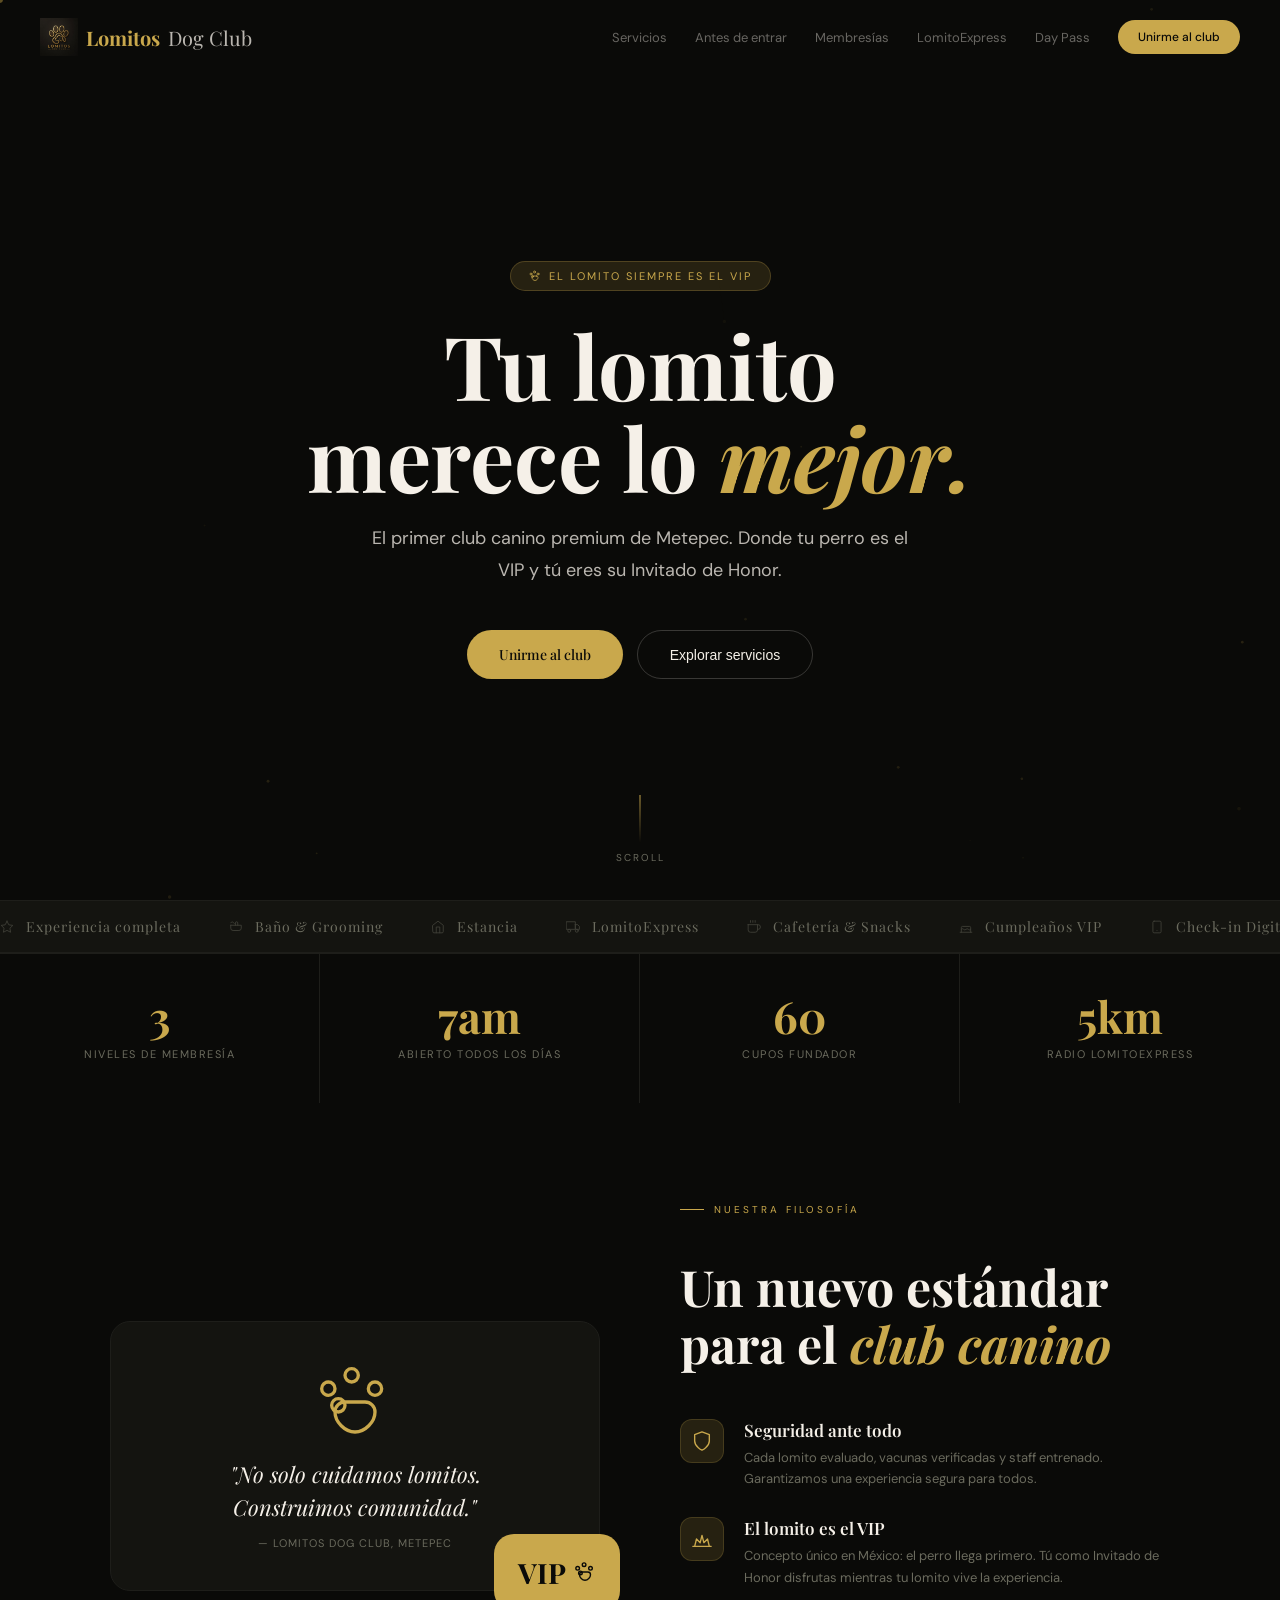
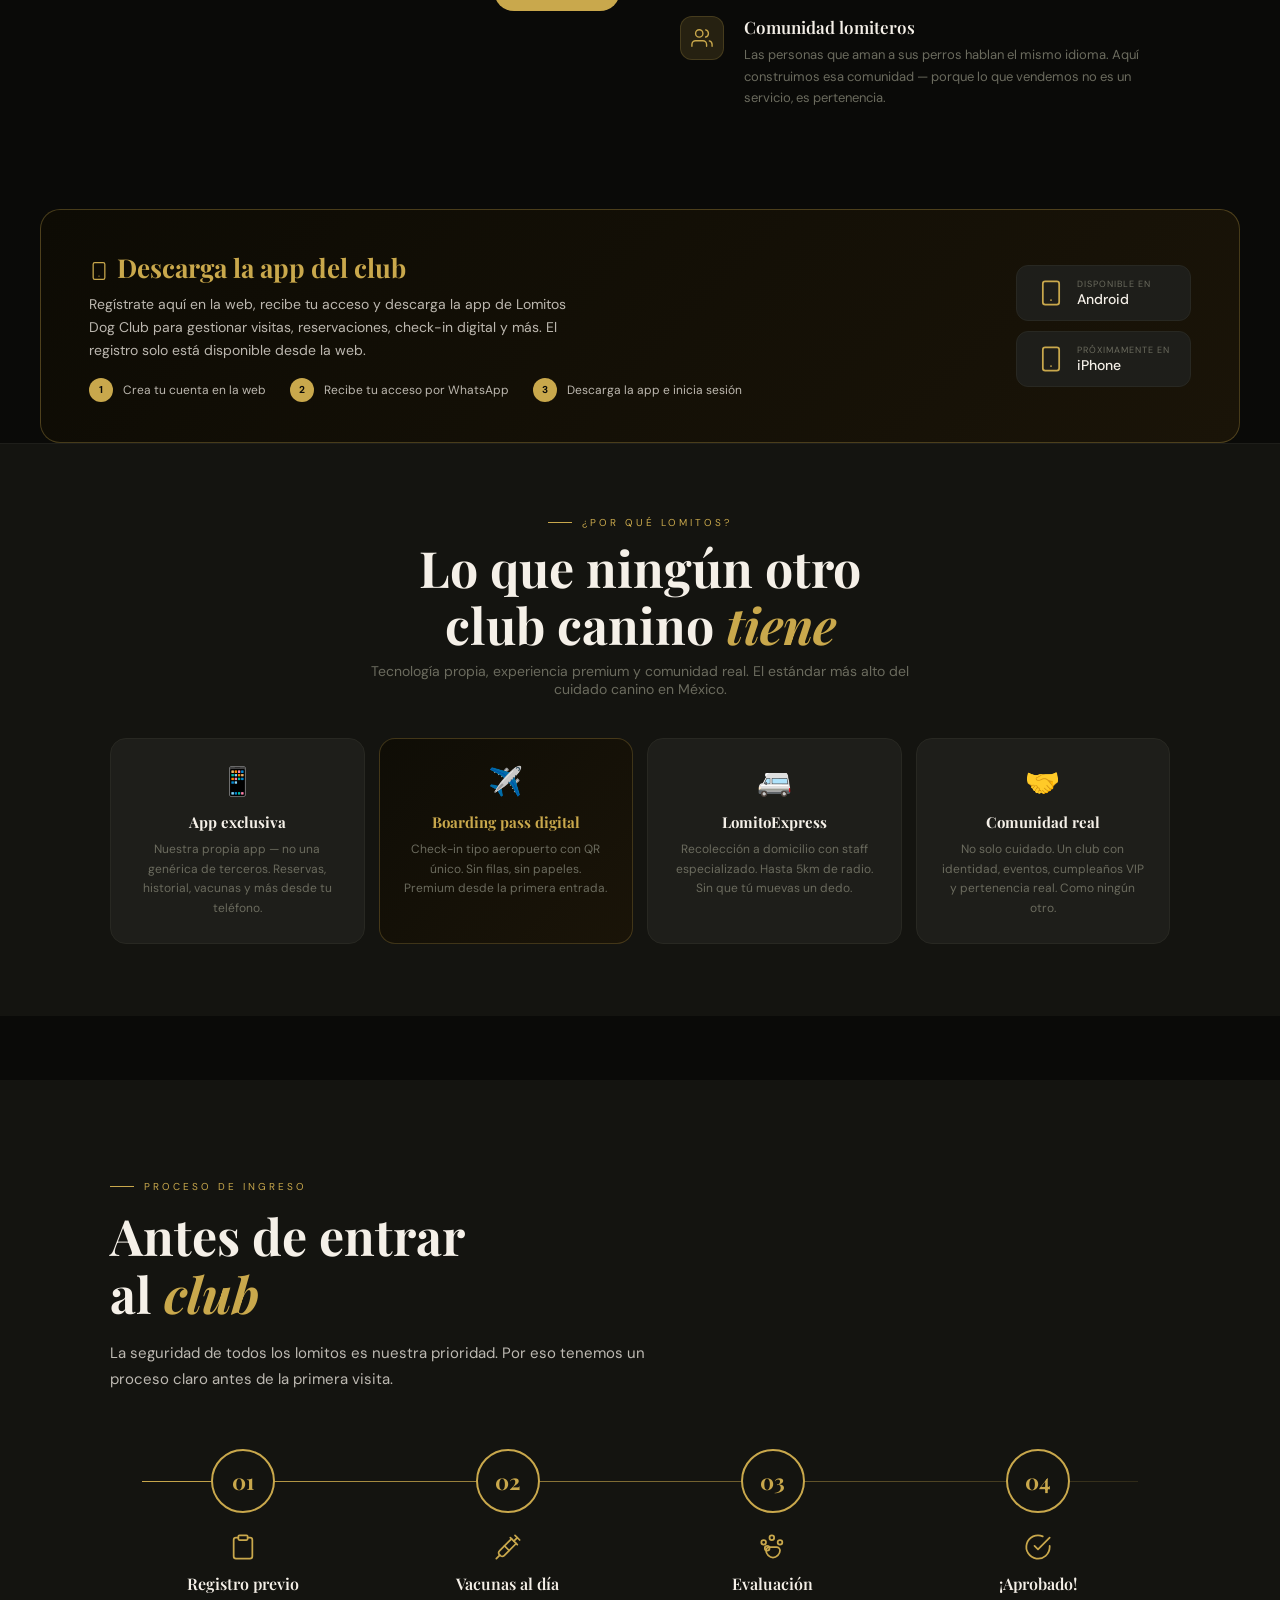
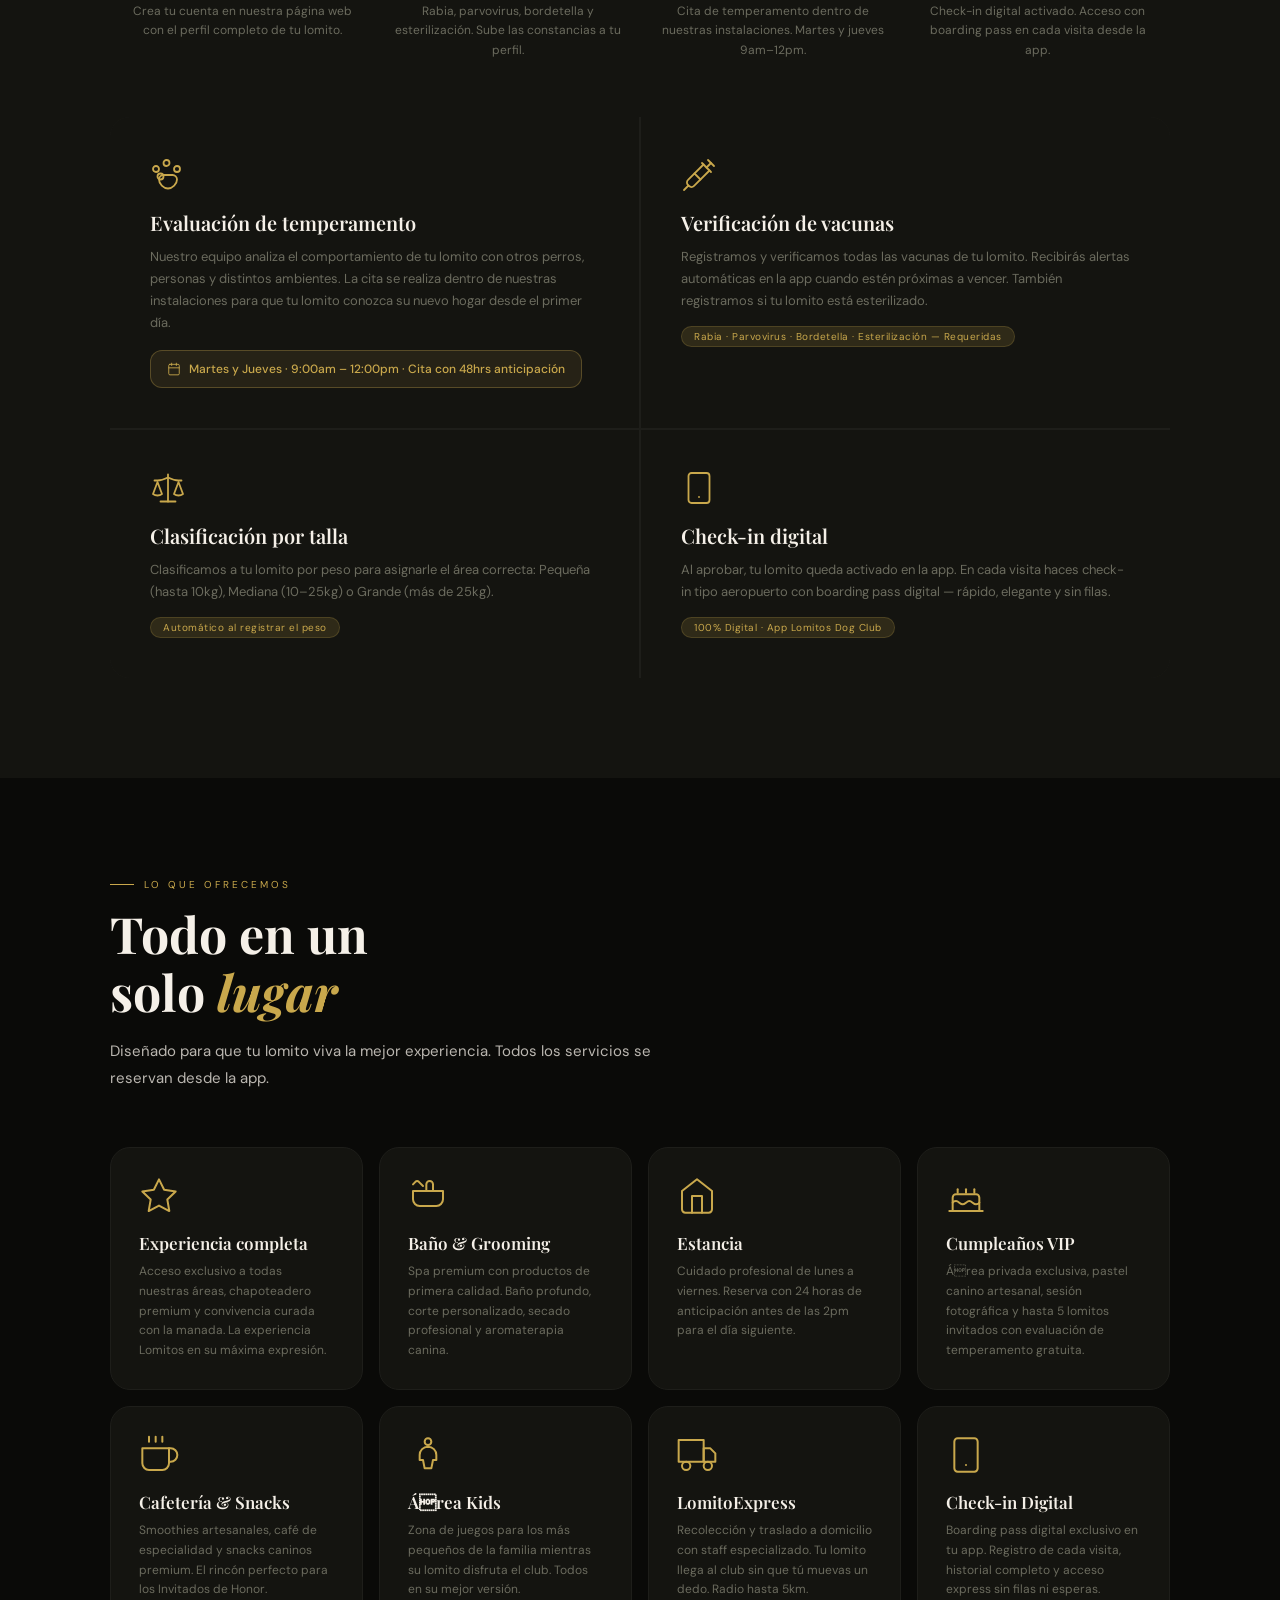
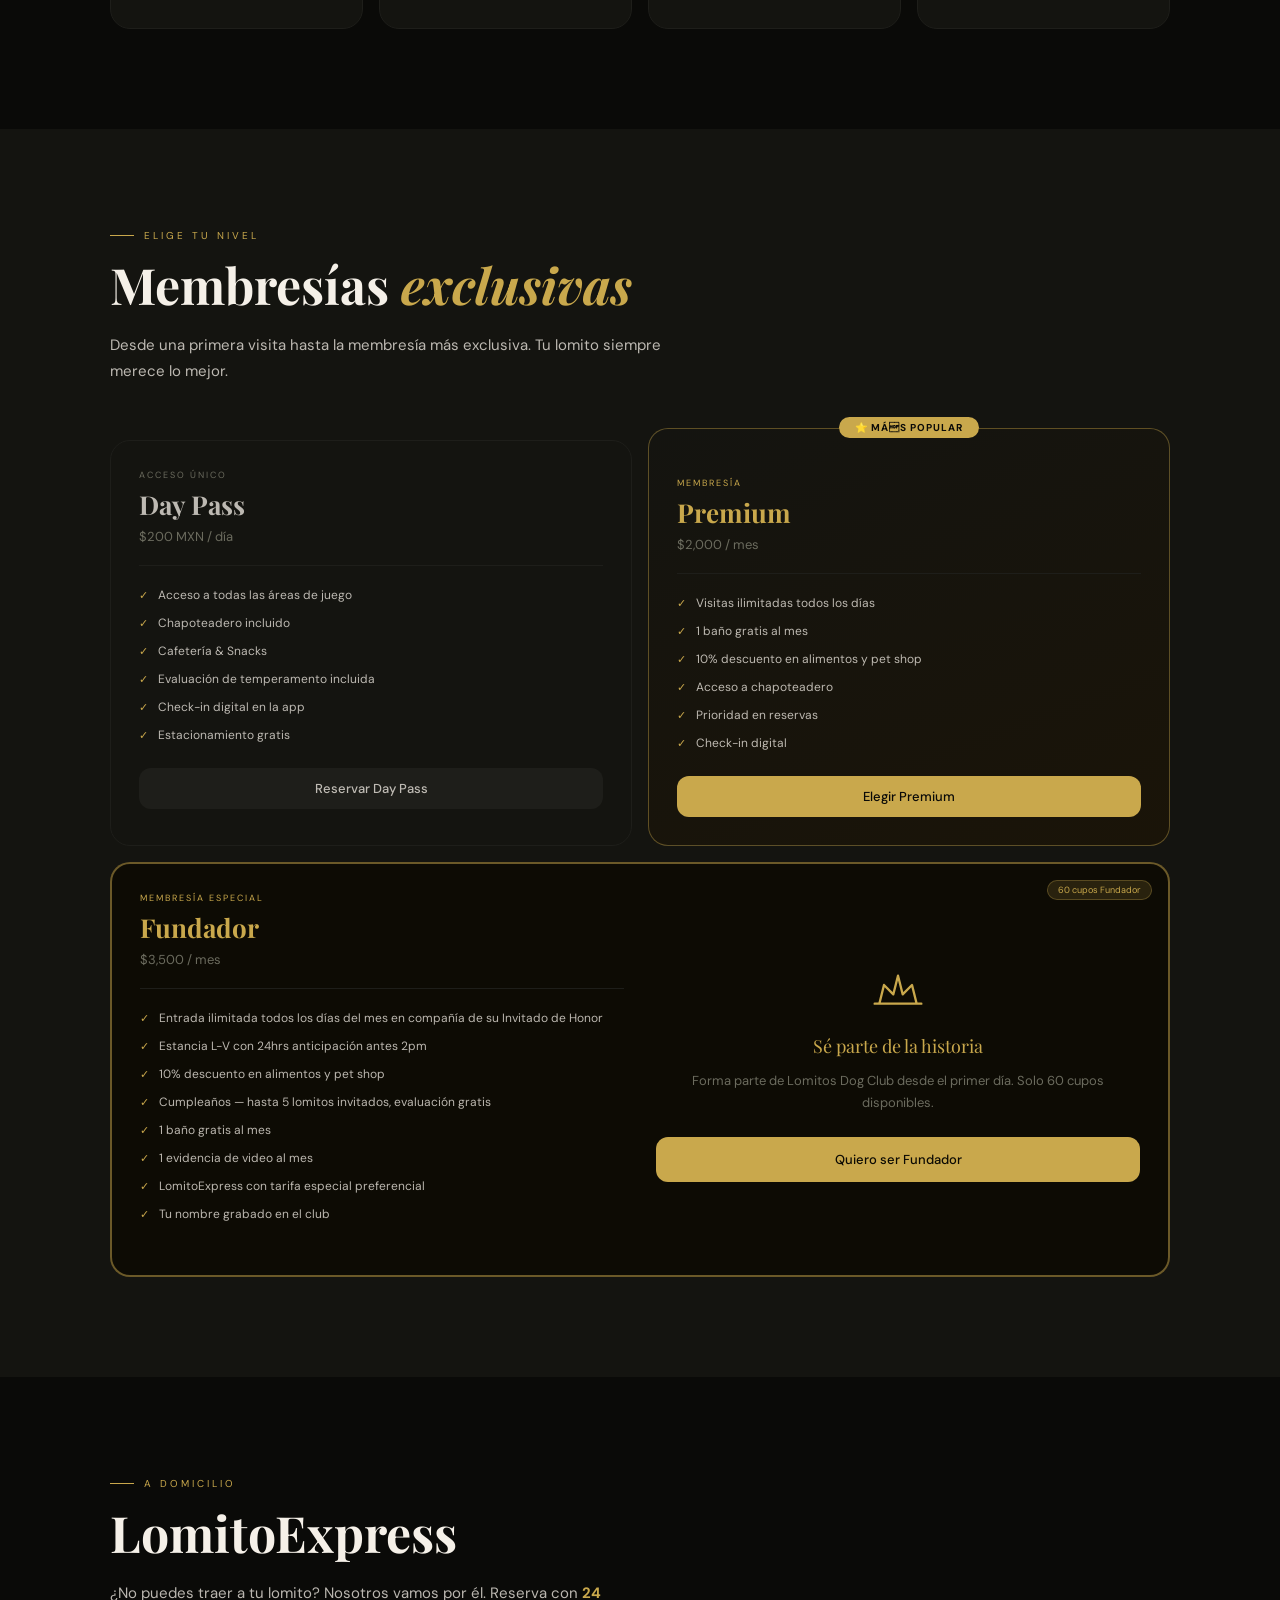
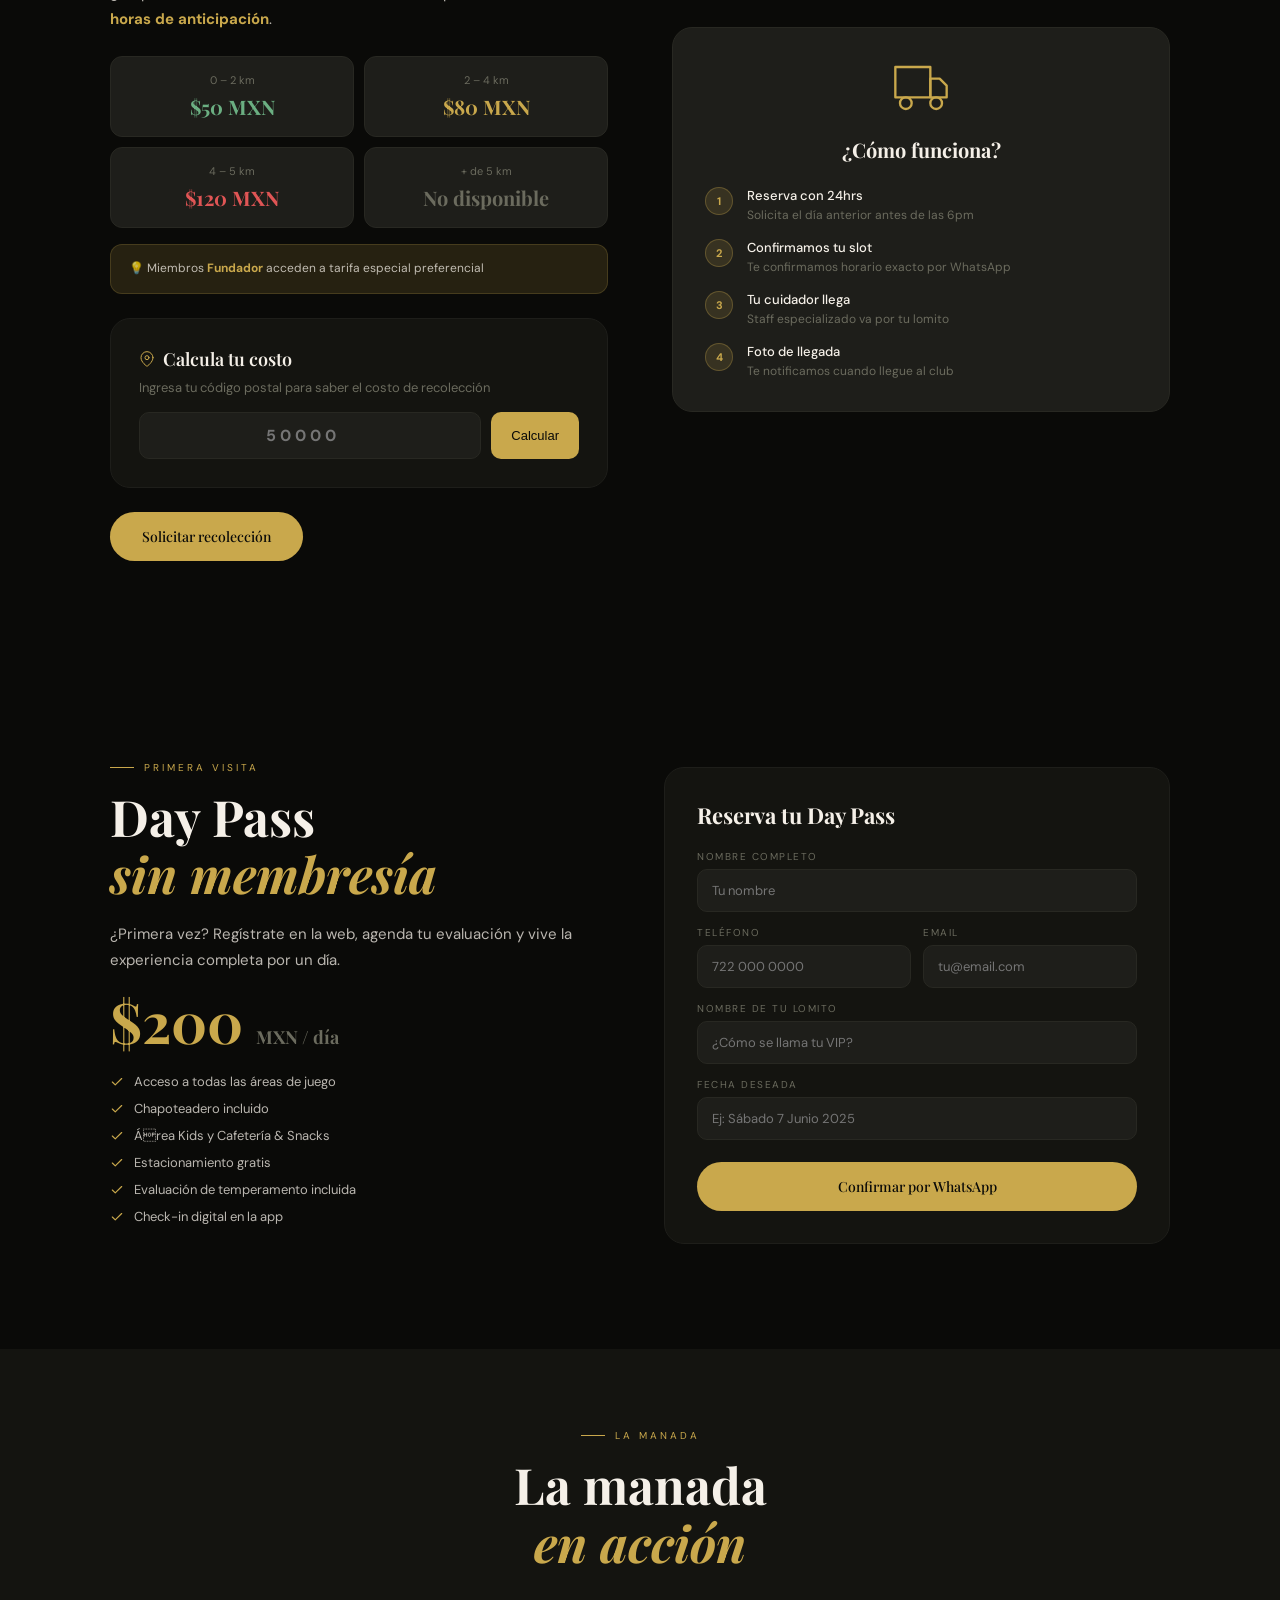
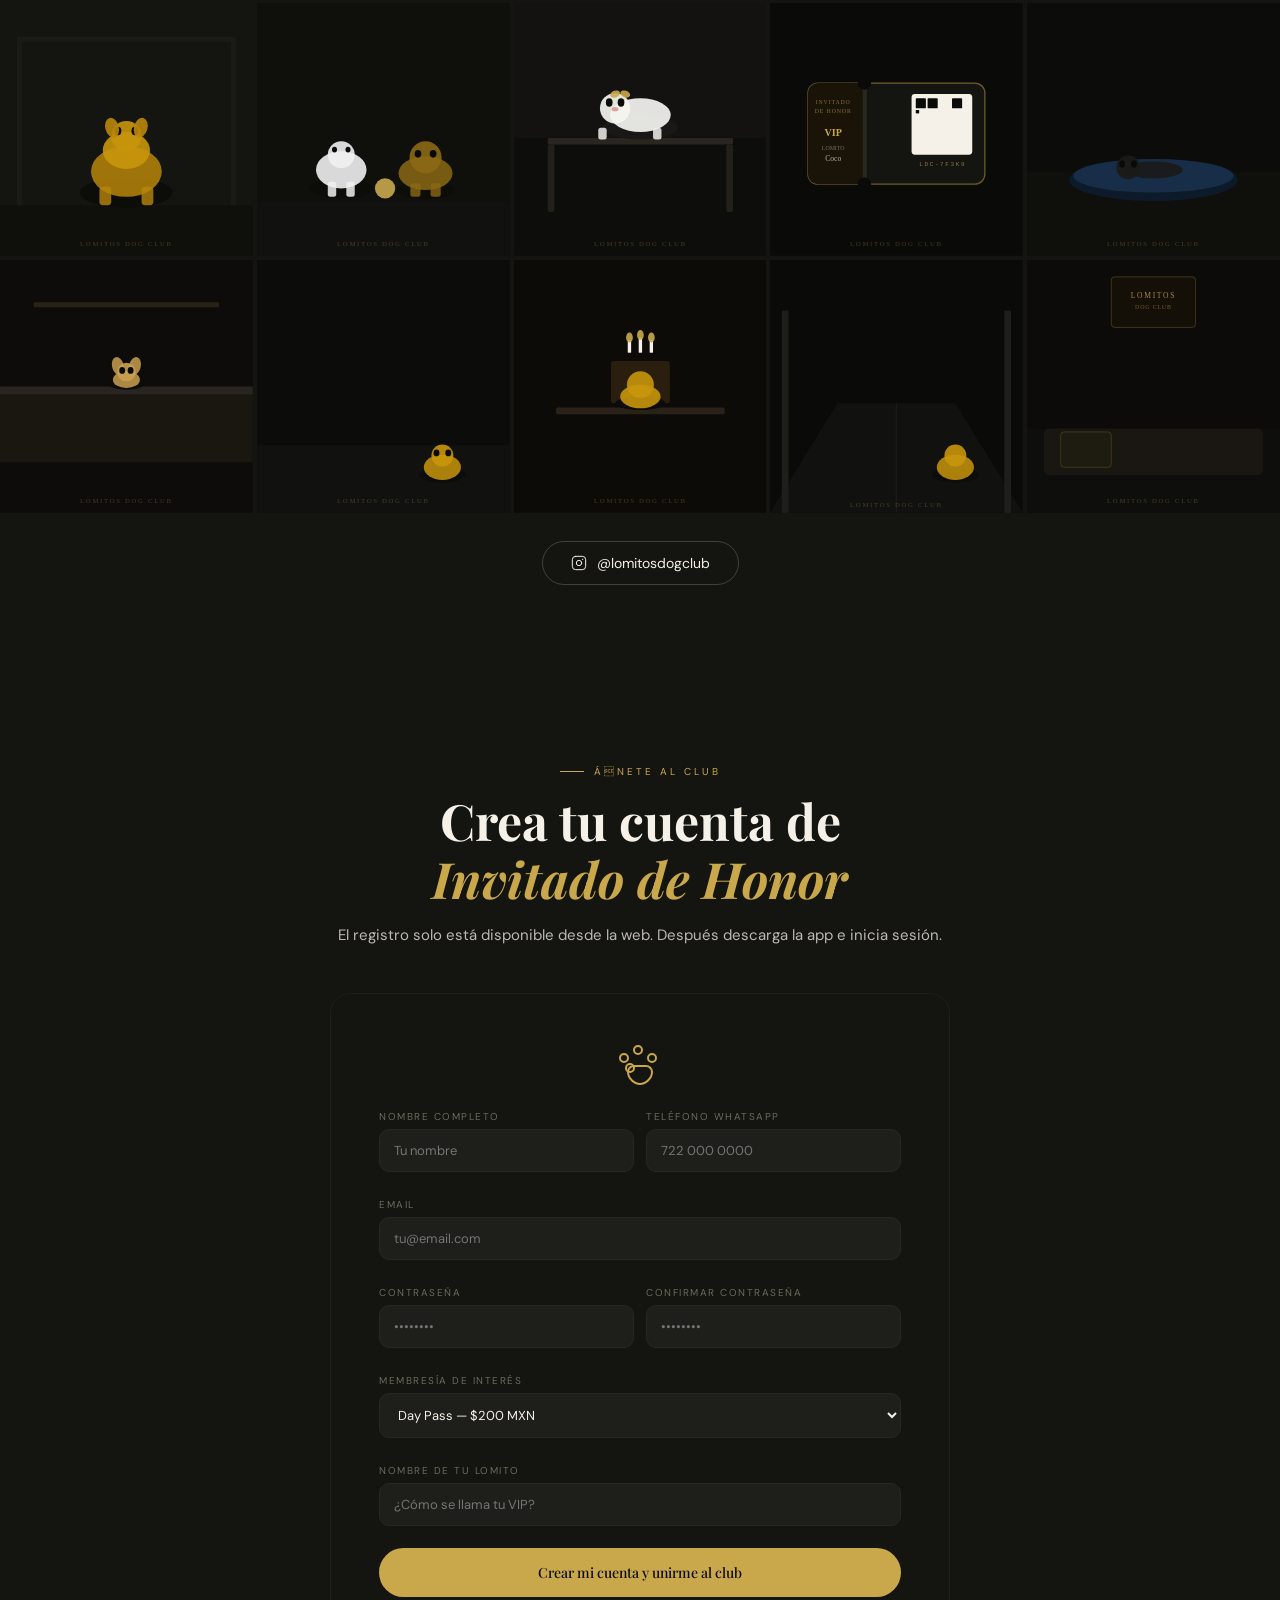
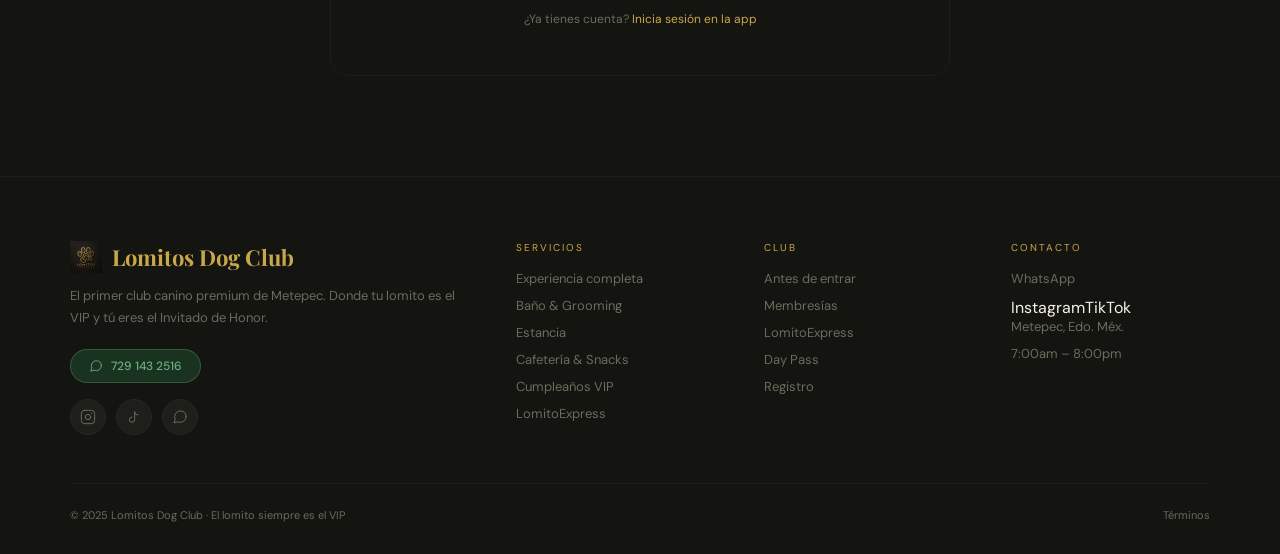
==== commit ec37a70c: "El boton de Android ahora descarga la app directo Apunta a releases/latest/download/LomitosDogClub.a" ====
--- a/index.html
+++ b/index.html
@@ -127,7 +127,7 @@
     </div>
   </div>
   <div class="app-banner-btns">
-    <div class="app-btn" onclick="window.open('https://wa.me/527291432516?text=Hola, quiero descargar la app de Lomitos Dog Club','_blank')">
+    <div class="app-btn" onclick="window.location.href='https://github.com/charlsmartinez/lomitos-dog-club/releases/latest/download/LomitosDogClub.apk'">
       <svg width="28" height="28" viewBox="0 0 24 24" fill="none" stroke="var(--gold)" stroke-width="1.5" stroke-linecap="round" stroke-linejoin="round"><rect x="5" y="2" width="14" height="20" rx="2"/><line x1="12" y1="18" x2="12.01" y2="18"/></svg>
       <div><div class="app-btn-label">Disponible en</div><div class="app-btn-store">Android</div></div>
     </div>
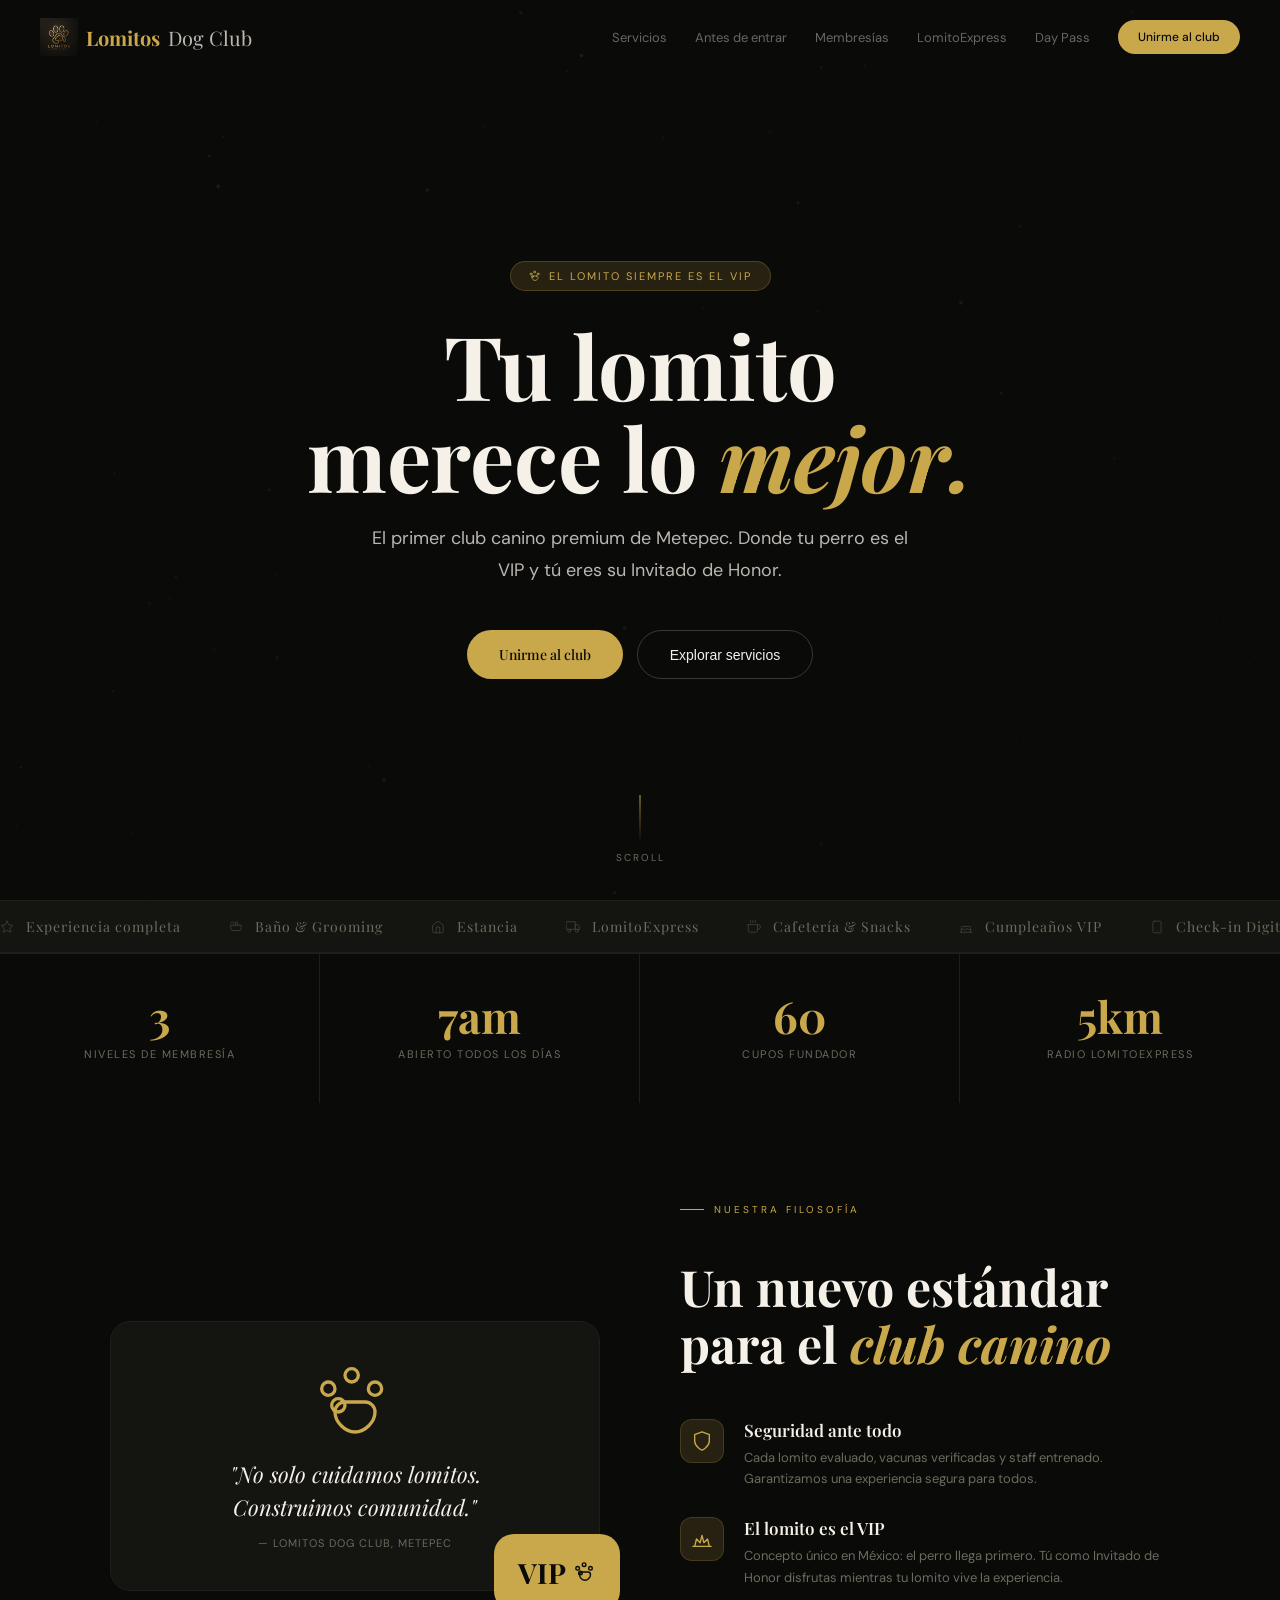
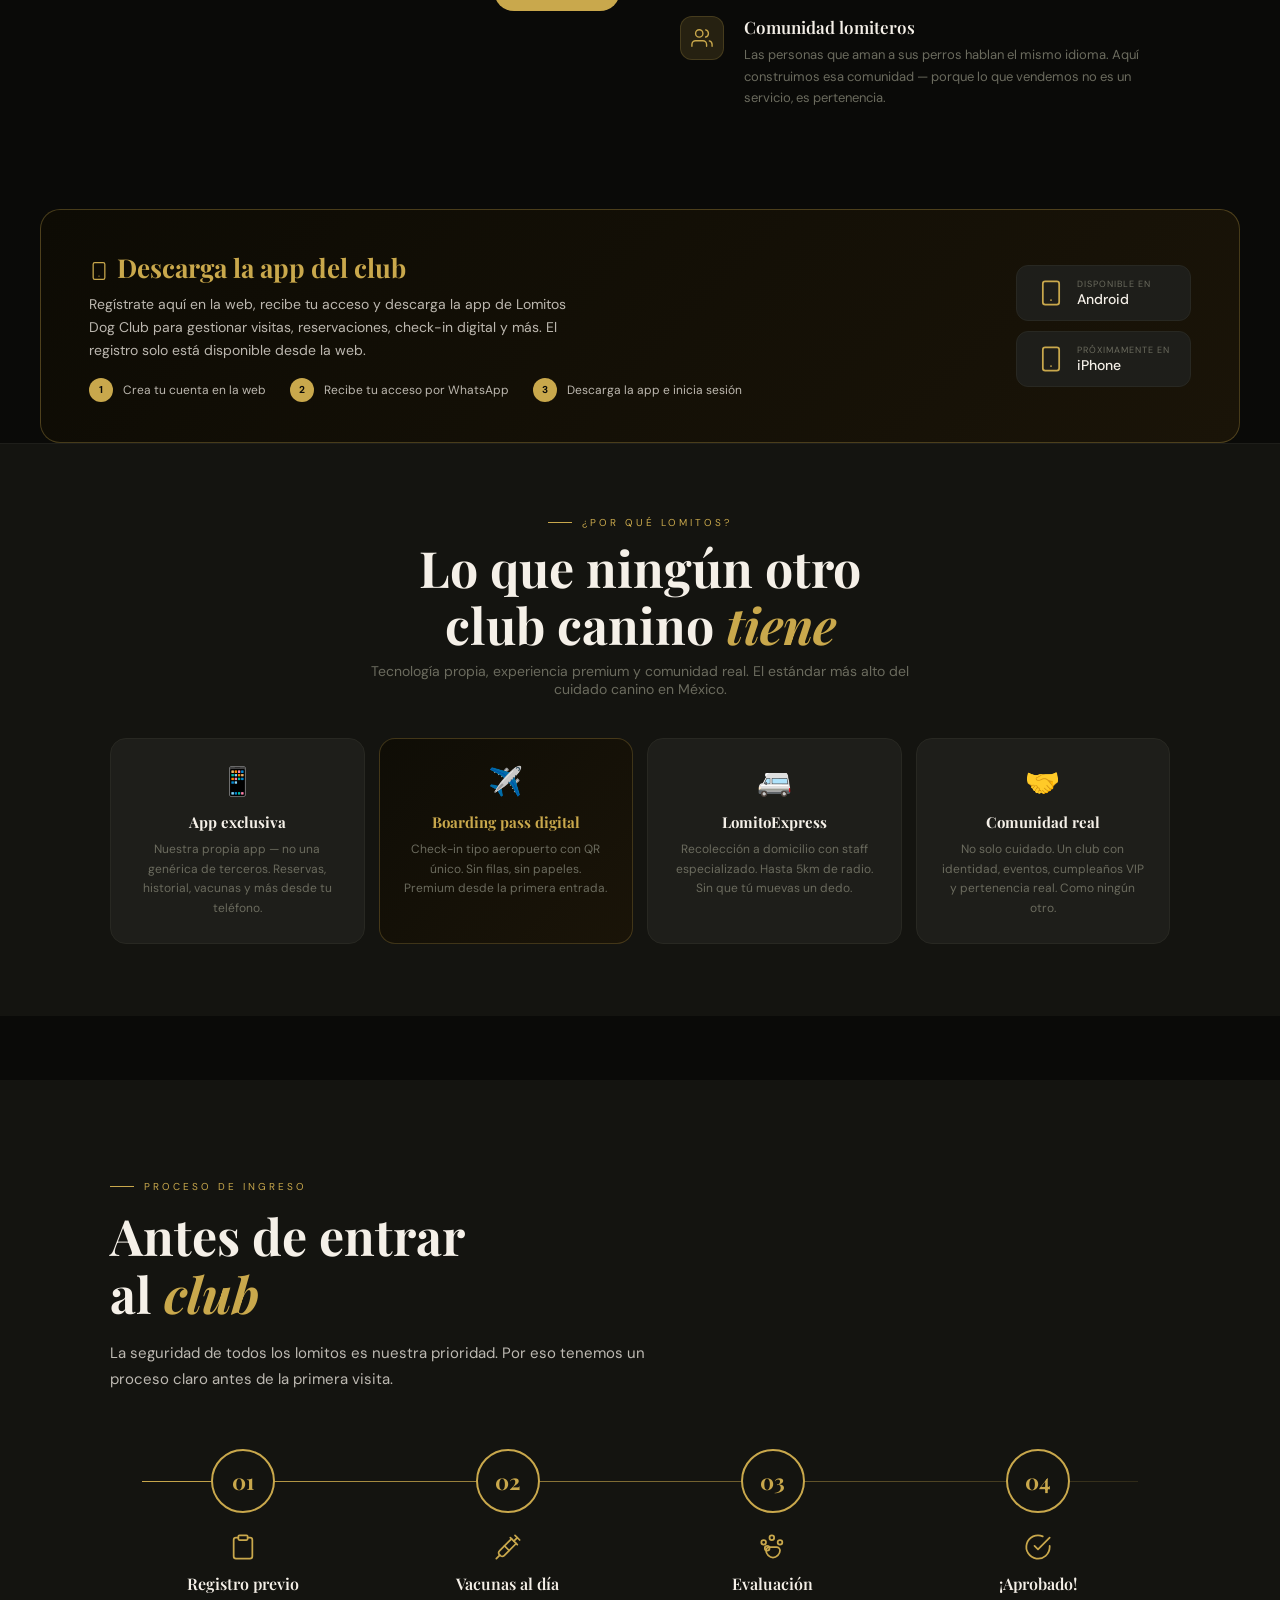
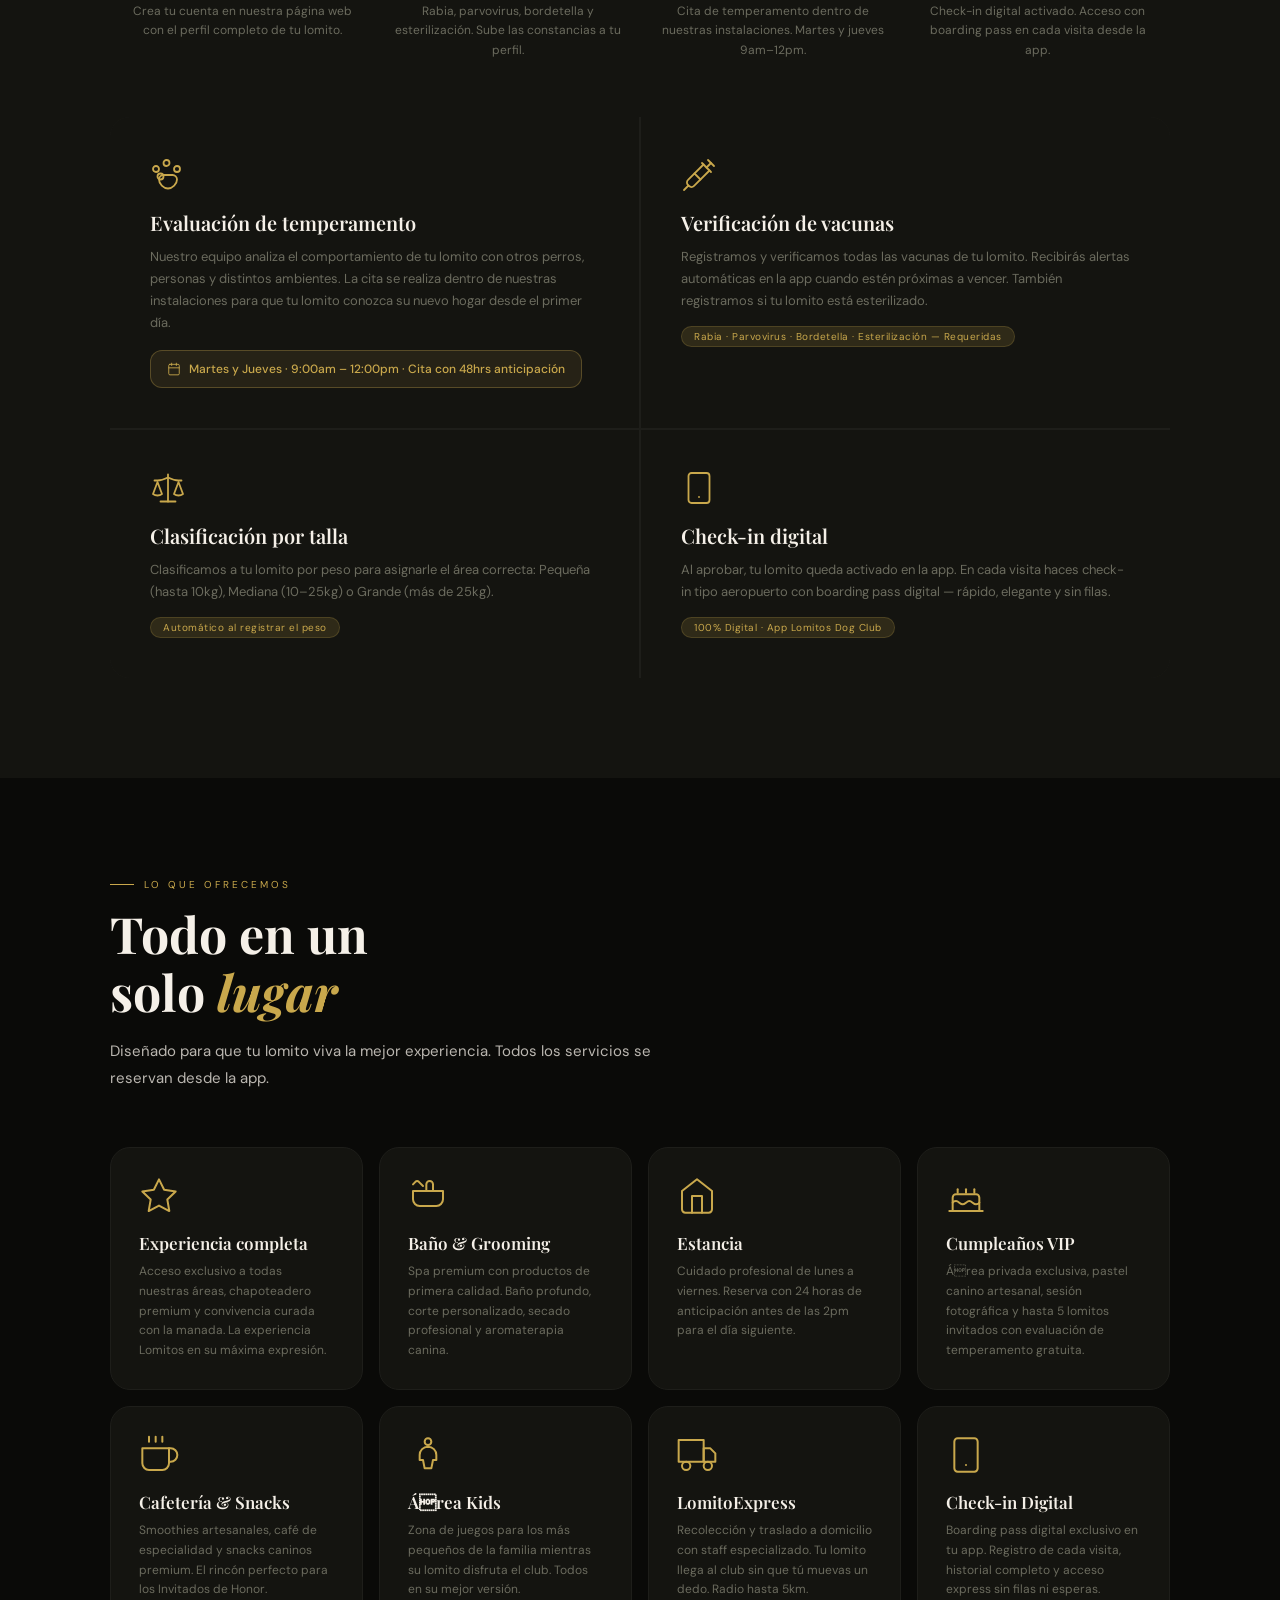
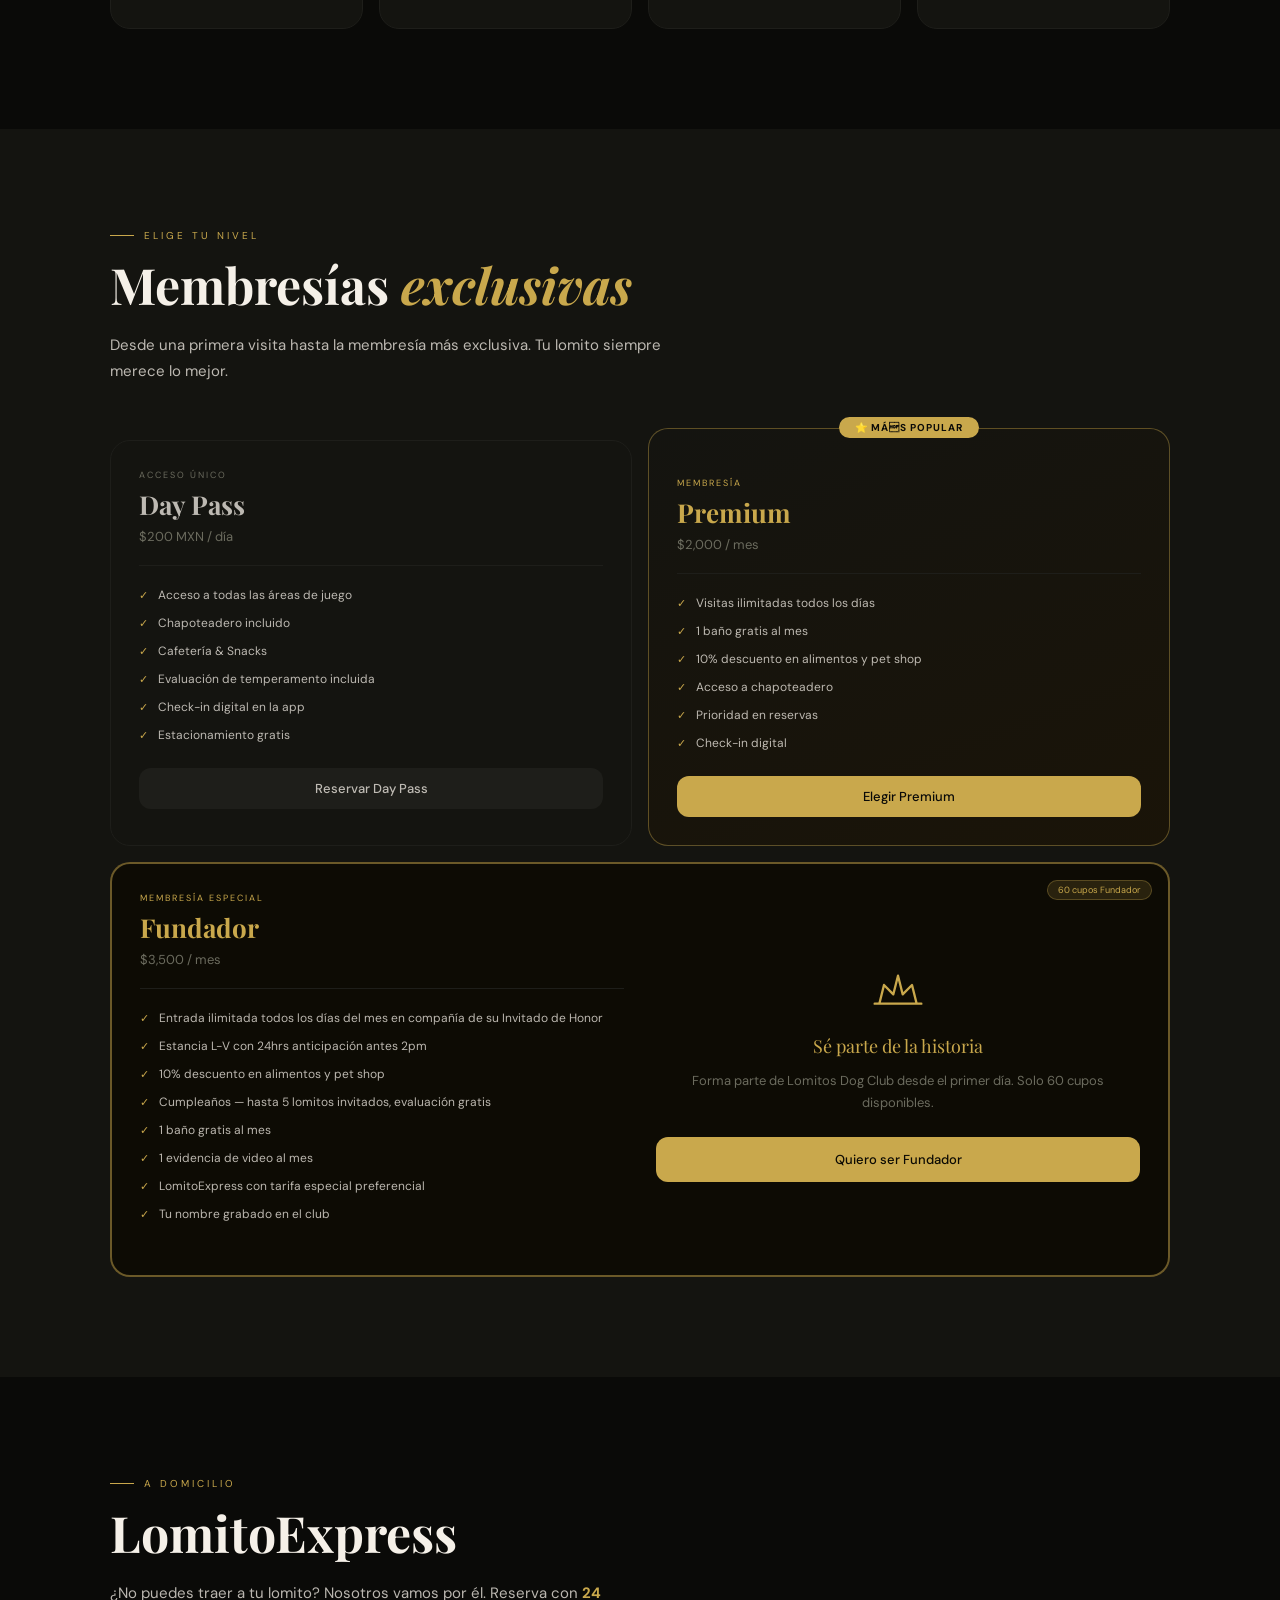
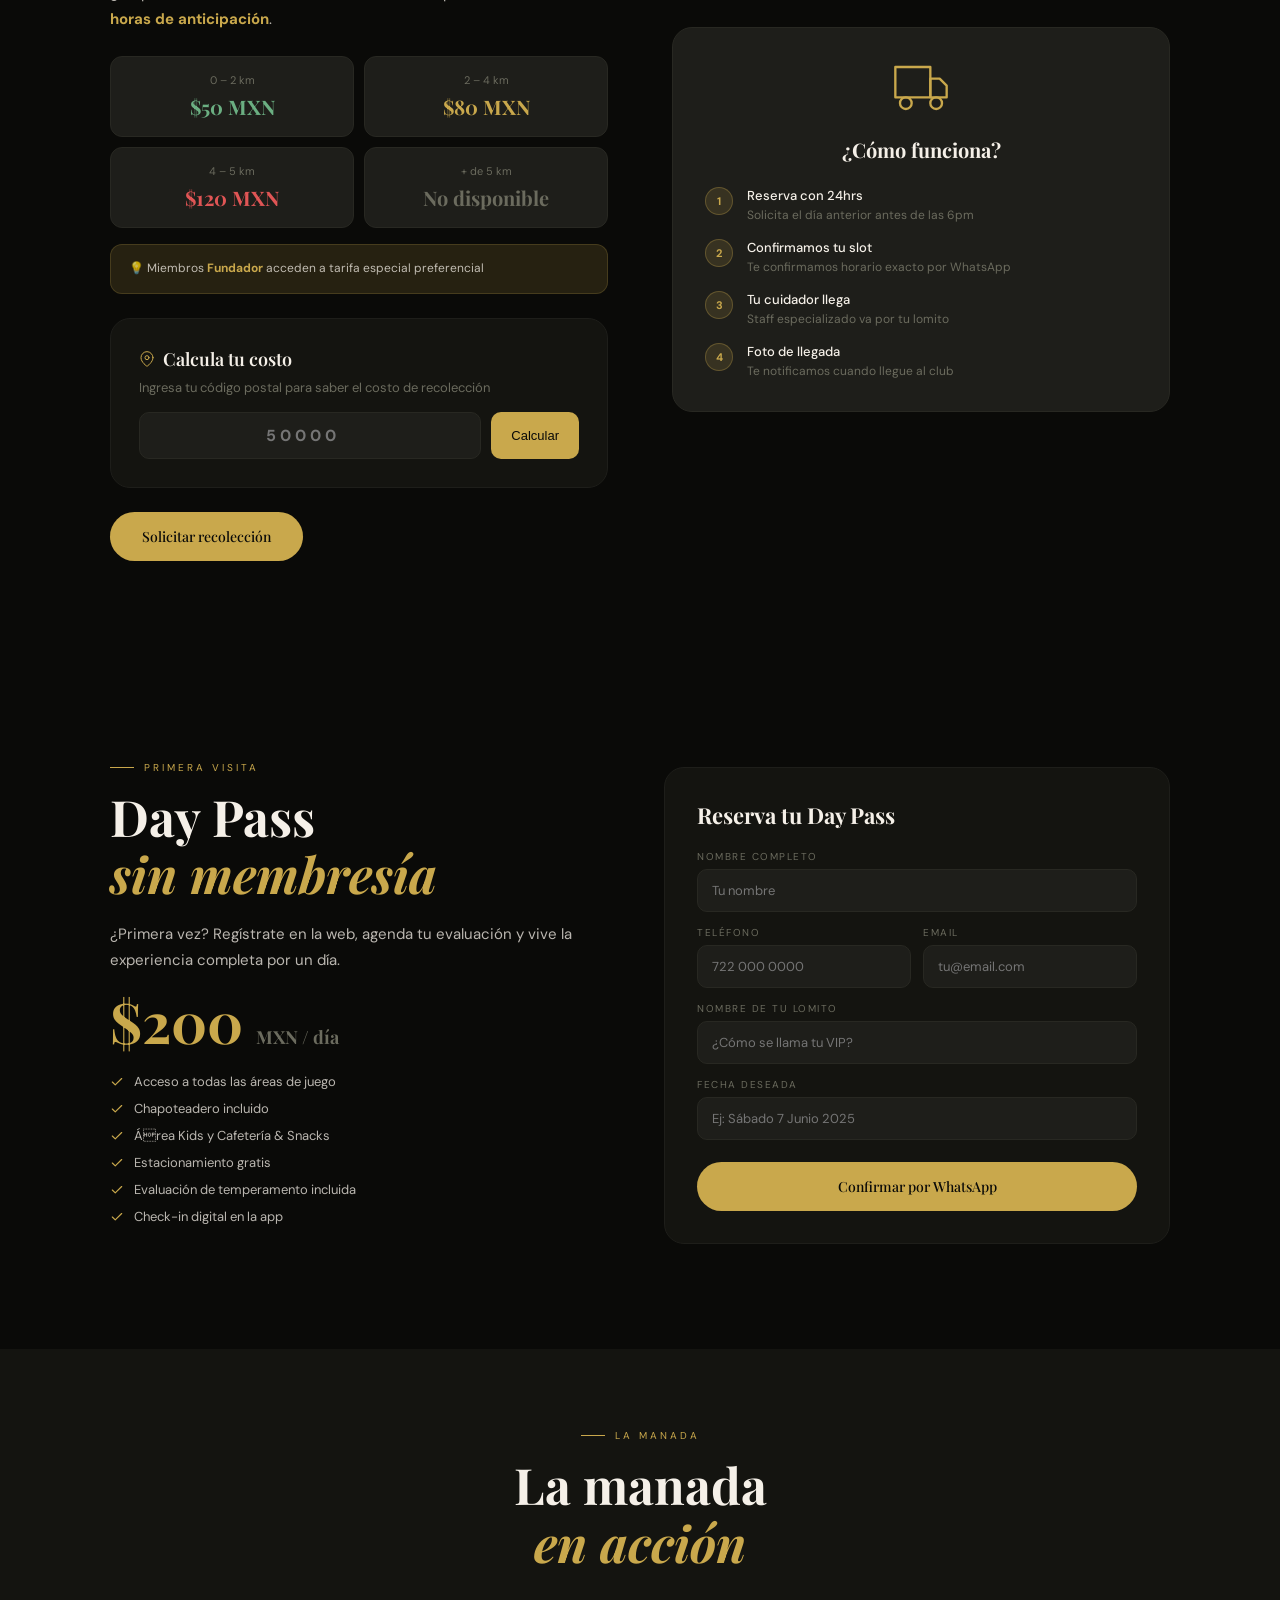
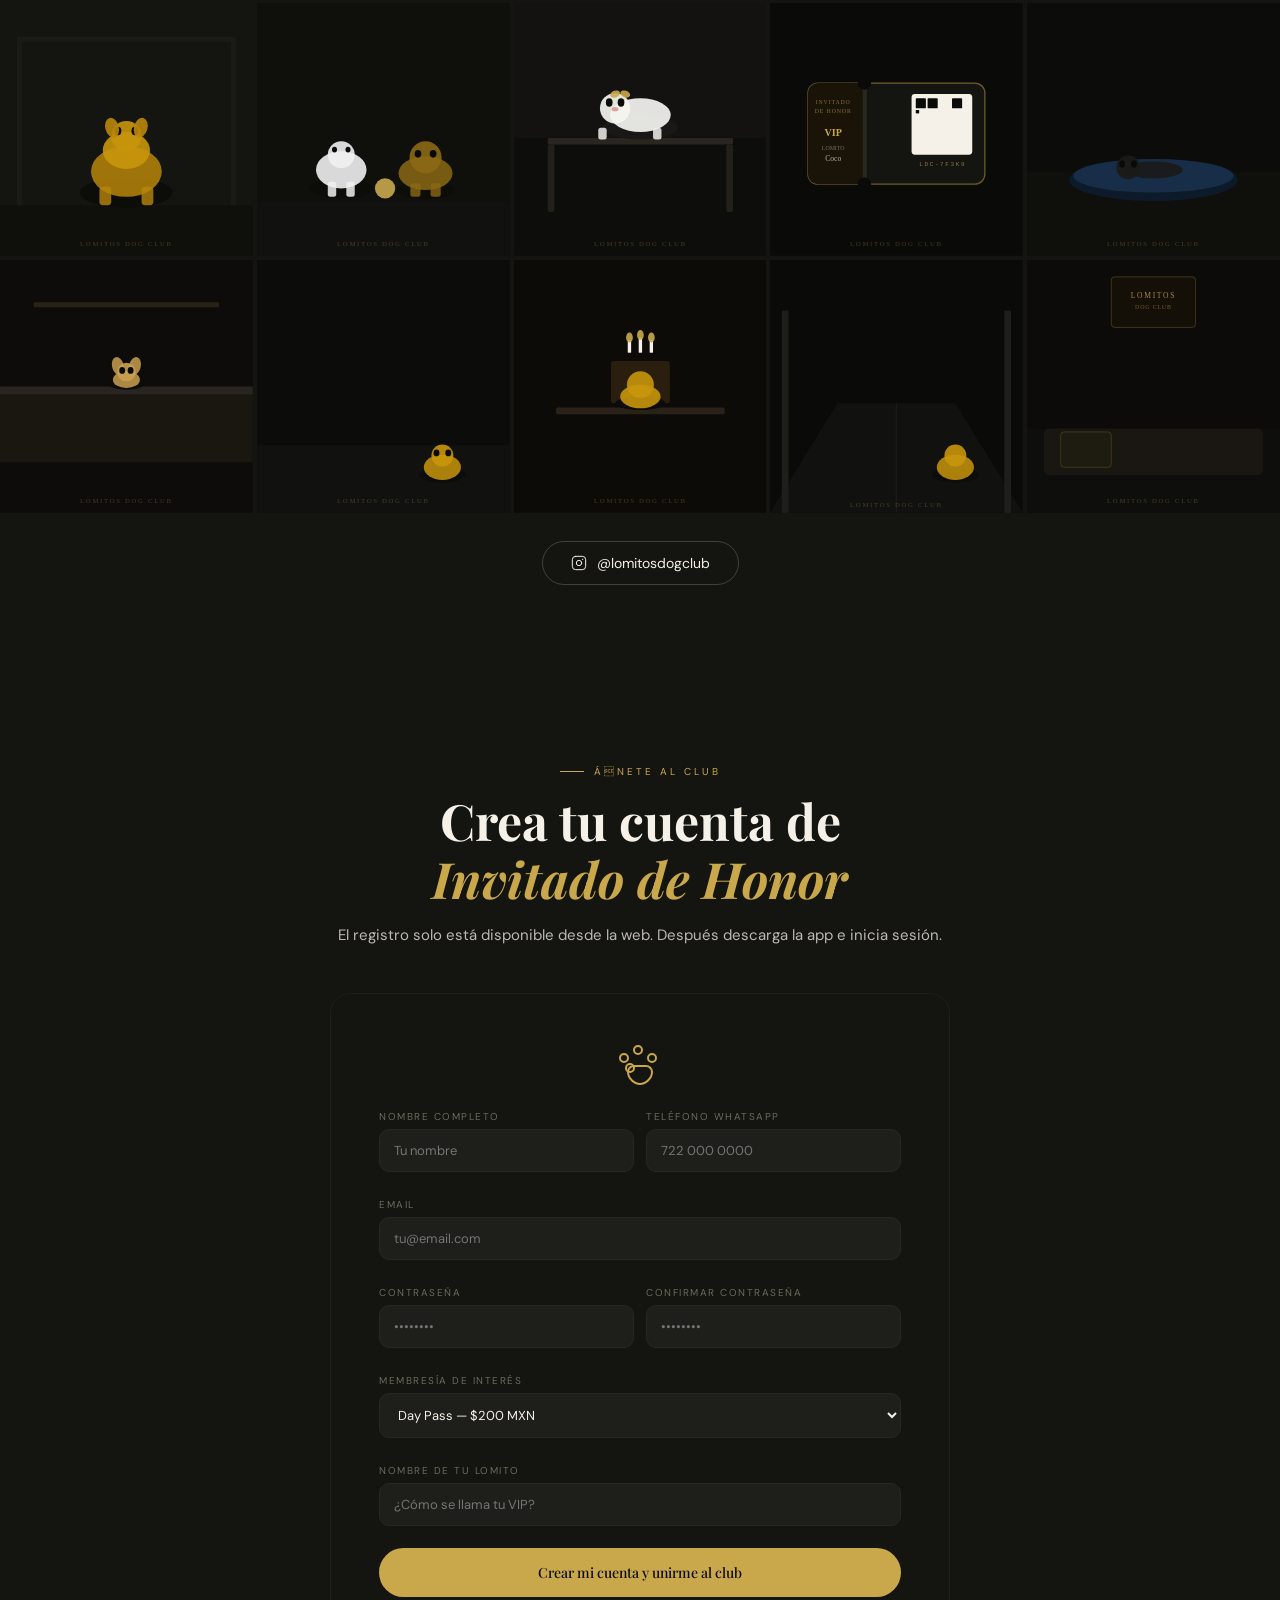
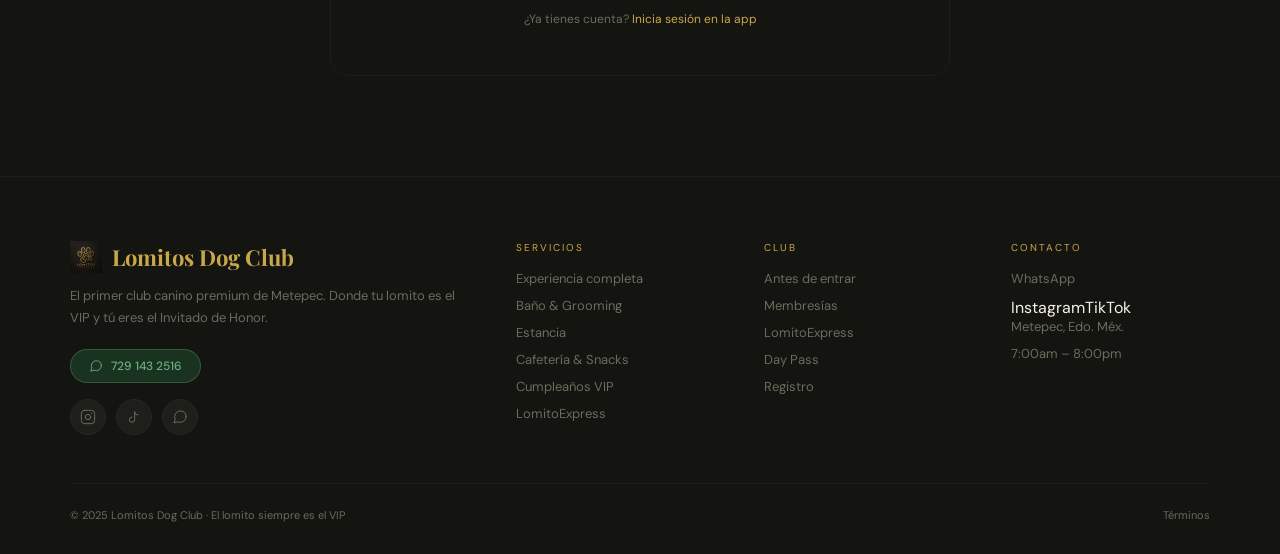
==== commit b95aa9d8: "Pagina para elegir contrasena nueva (recuperar.html) La app manda el correo de recuperacion con enla" ====
--- a/index.html
+++ b/index.html
@@ -1,6 +1,11 @@
 <!DOCTYPE html>
 <html lang="es">
 <head>
+<script>
+  // Si un correo de recuperación de contraseña llega a la portada, mandarlo a la página correcta.
+  if (/type=recovery/.test(location.hash)) { location.replace('recuperar.html' + location.hash); }
+</script>
+
 <meta charset="UTF-8">
 <meta name="viewport" content="width=device-width, initial-scale=1.0">
 <title>Lomitos Dog Club · Metepec</title>
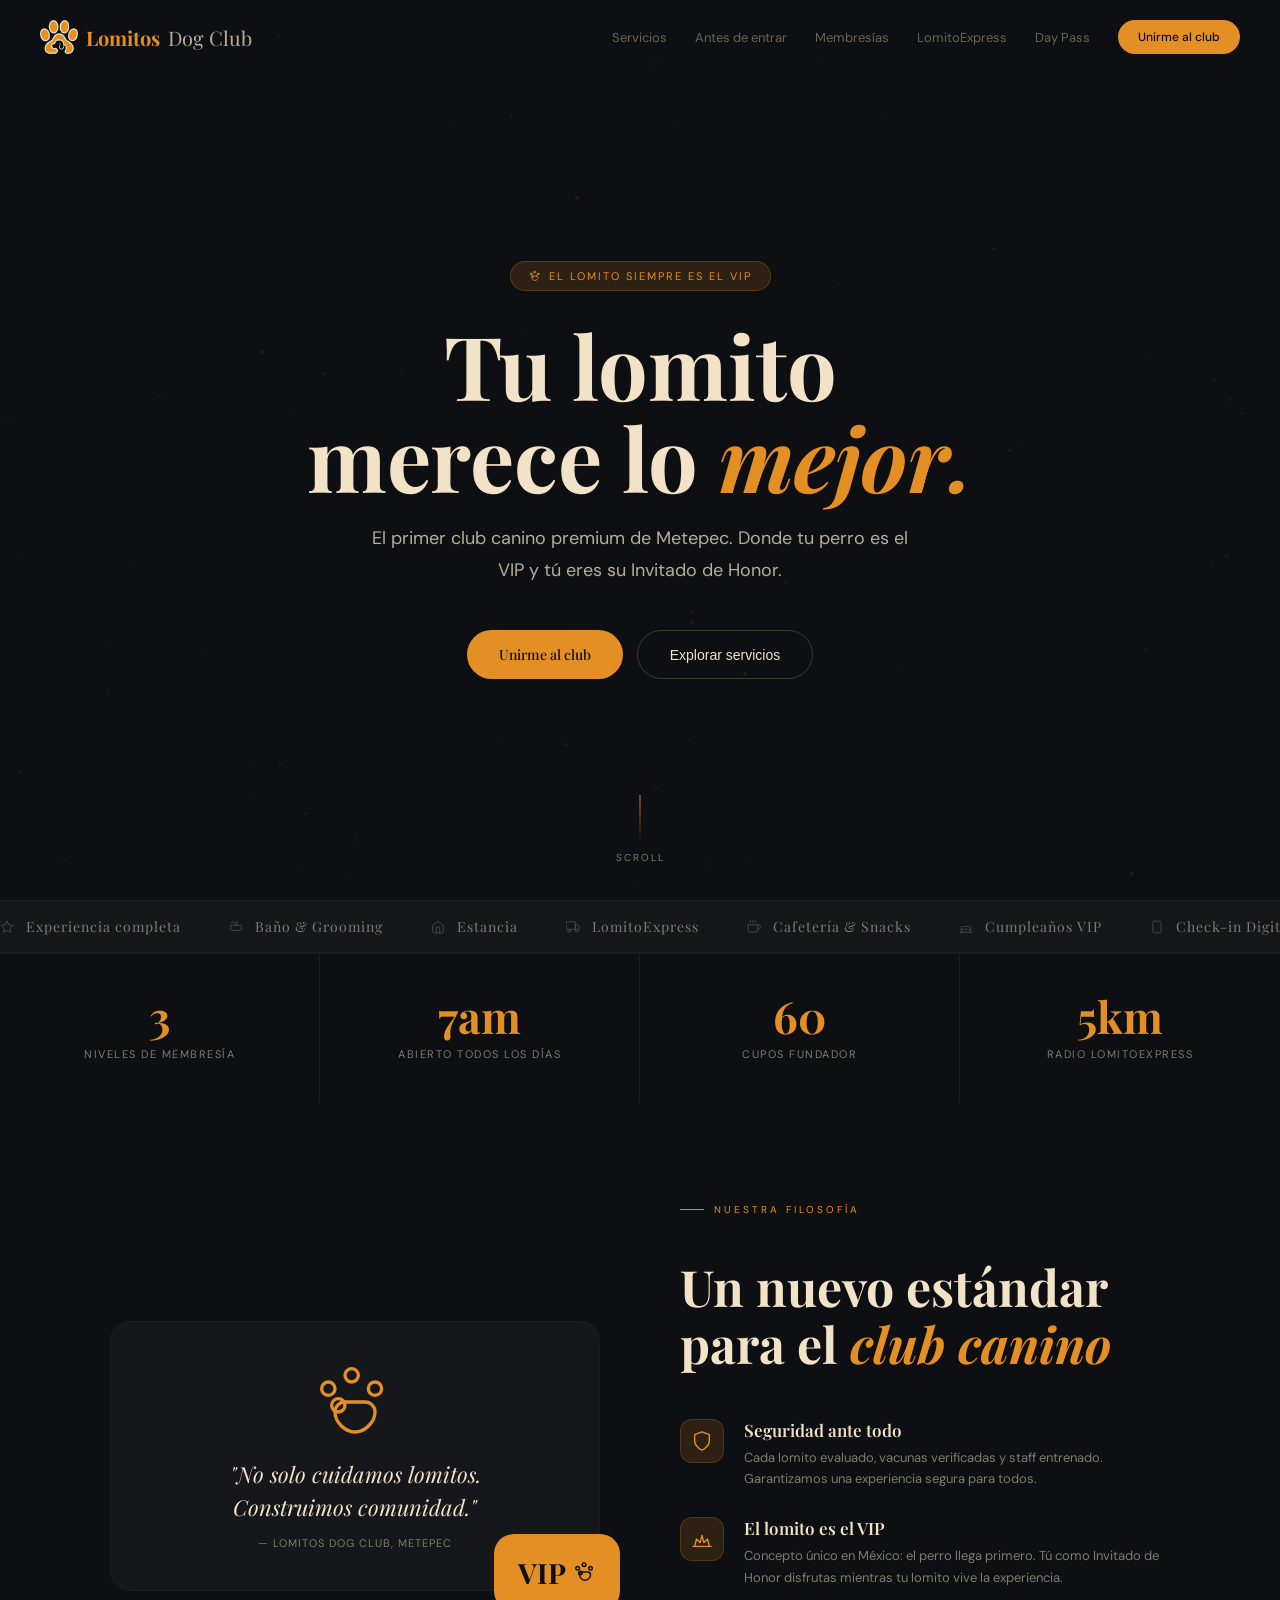
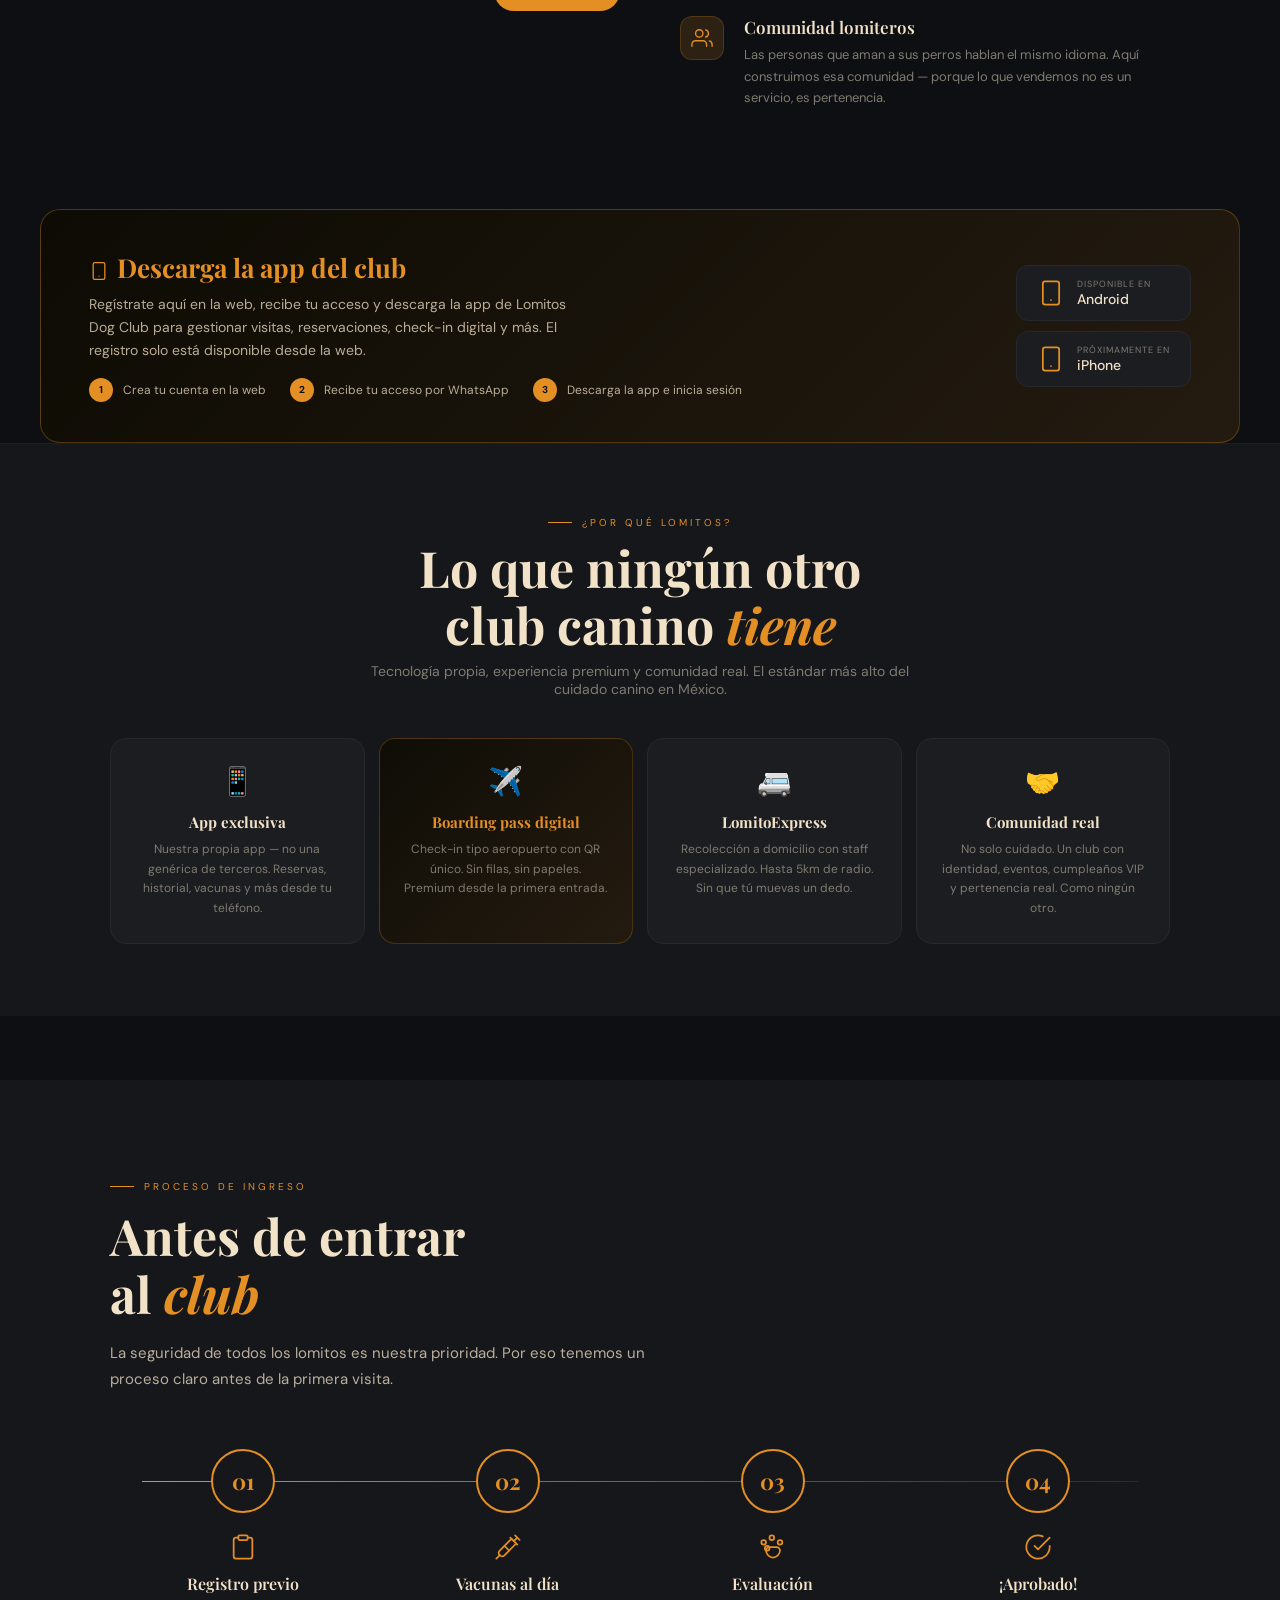
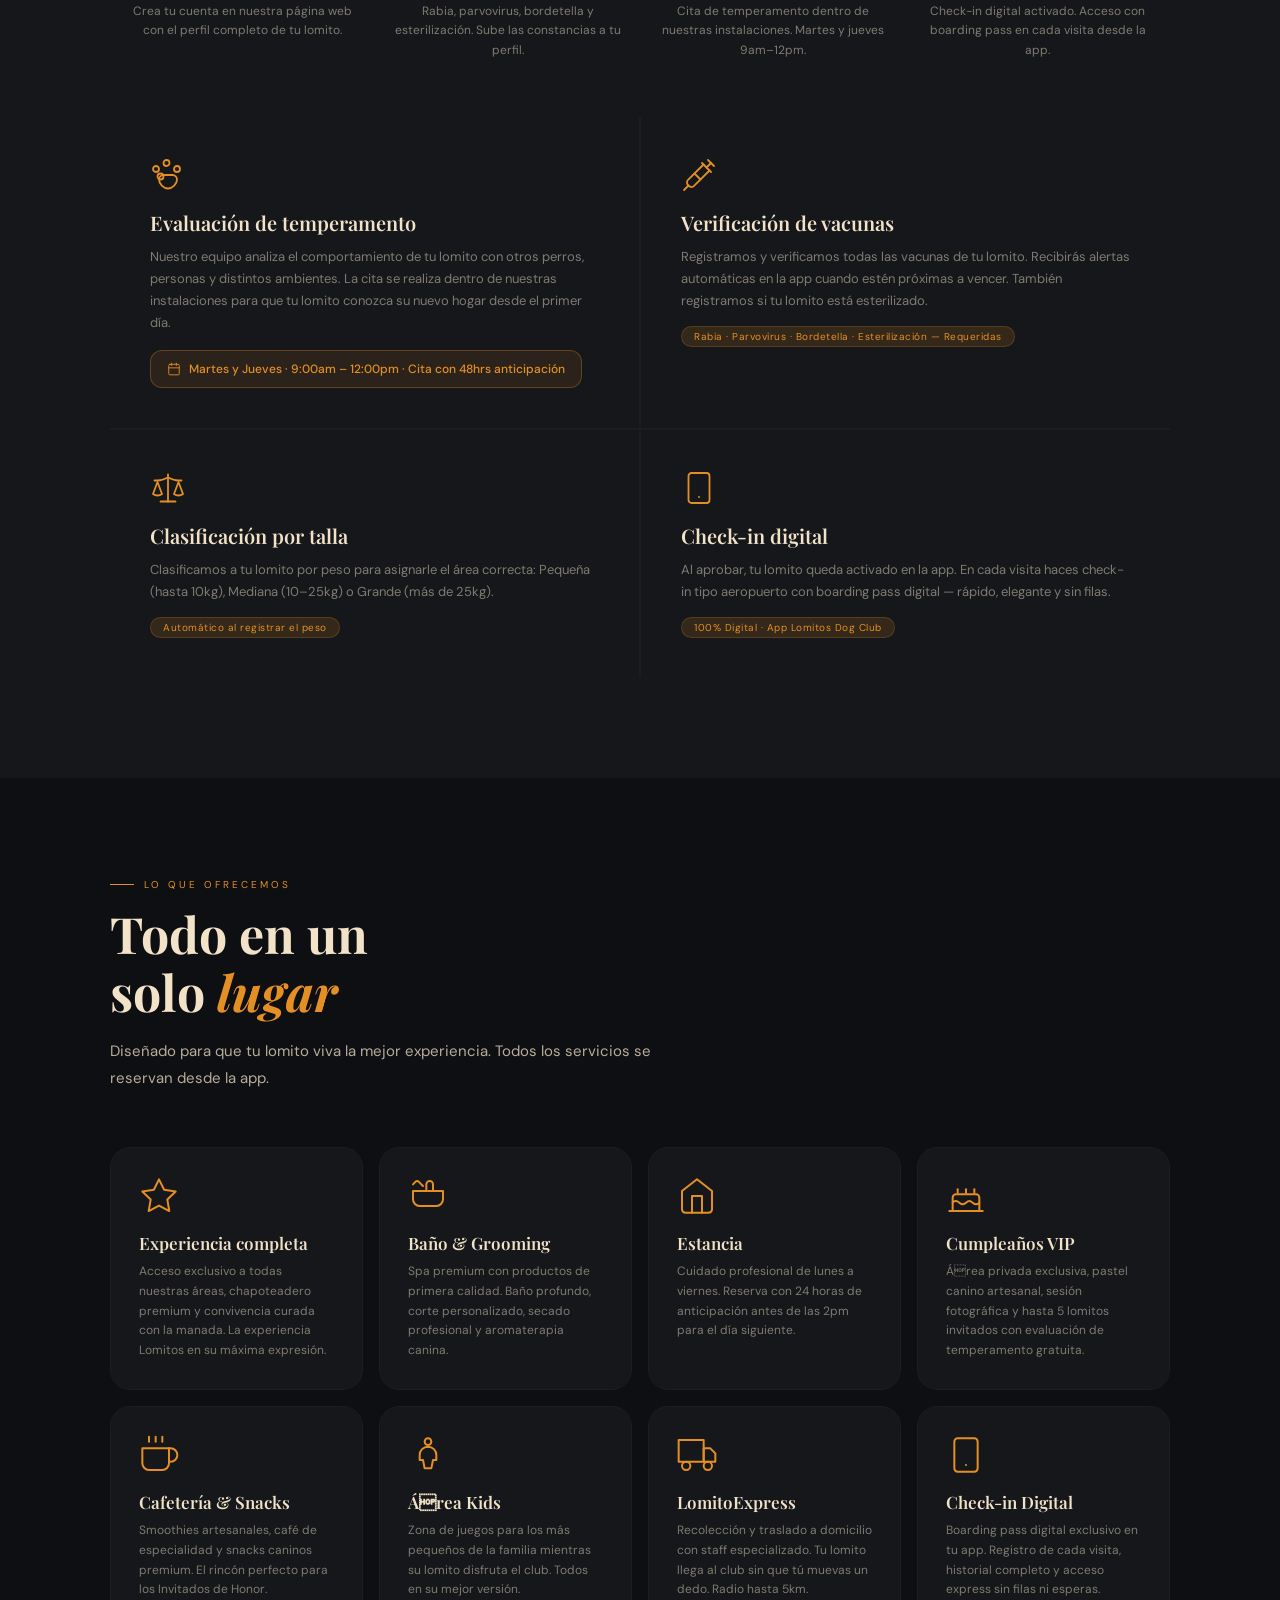
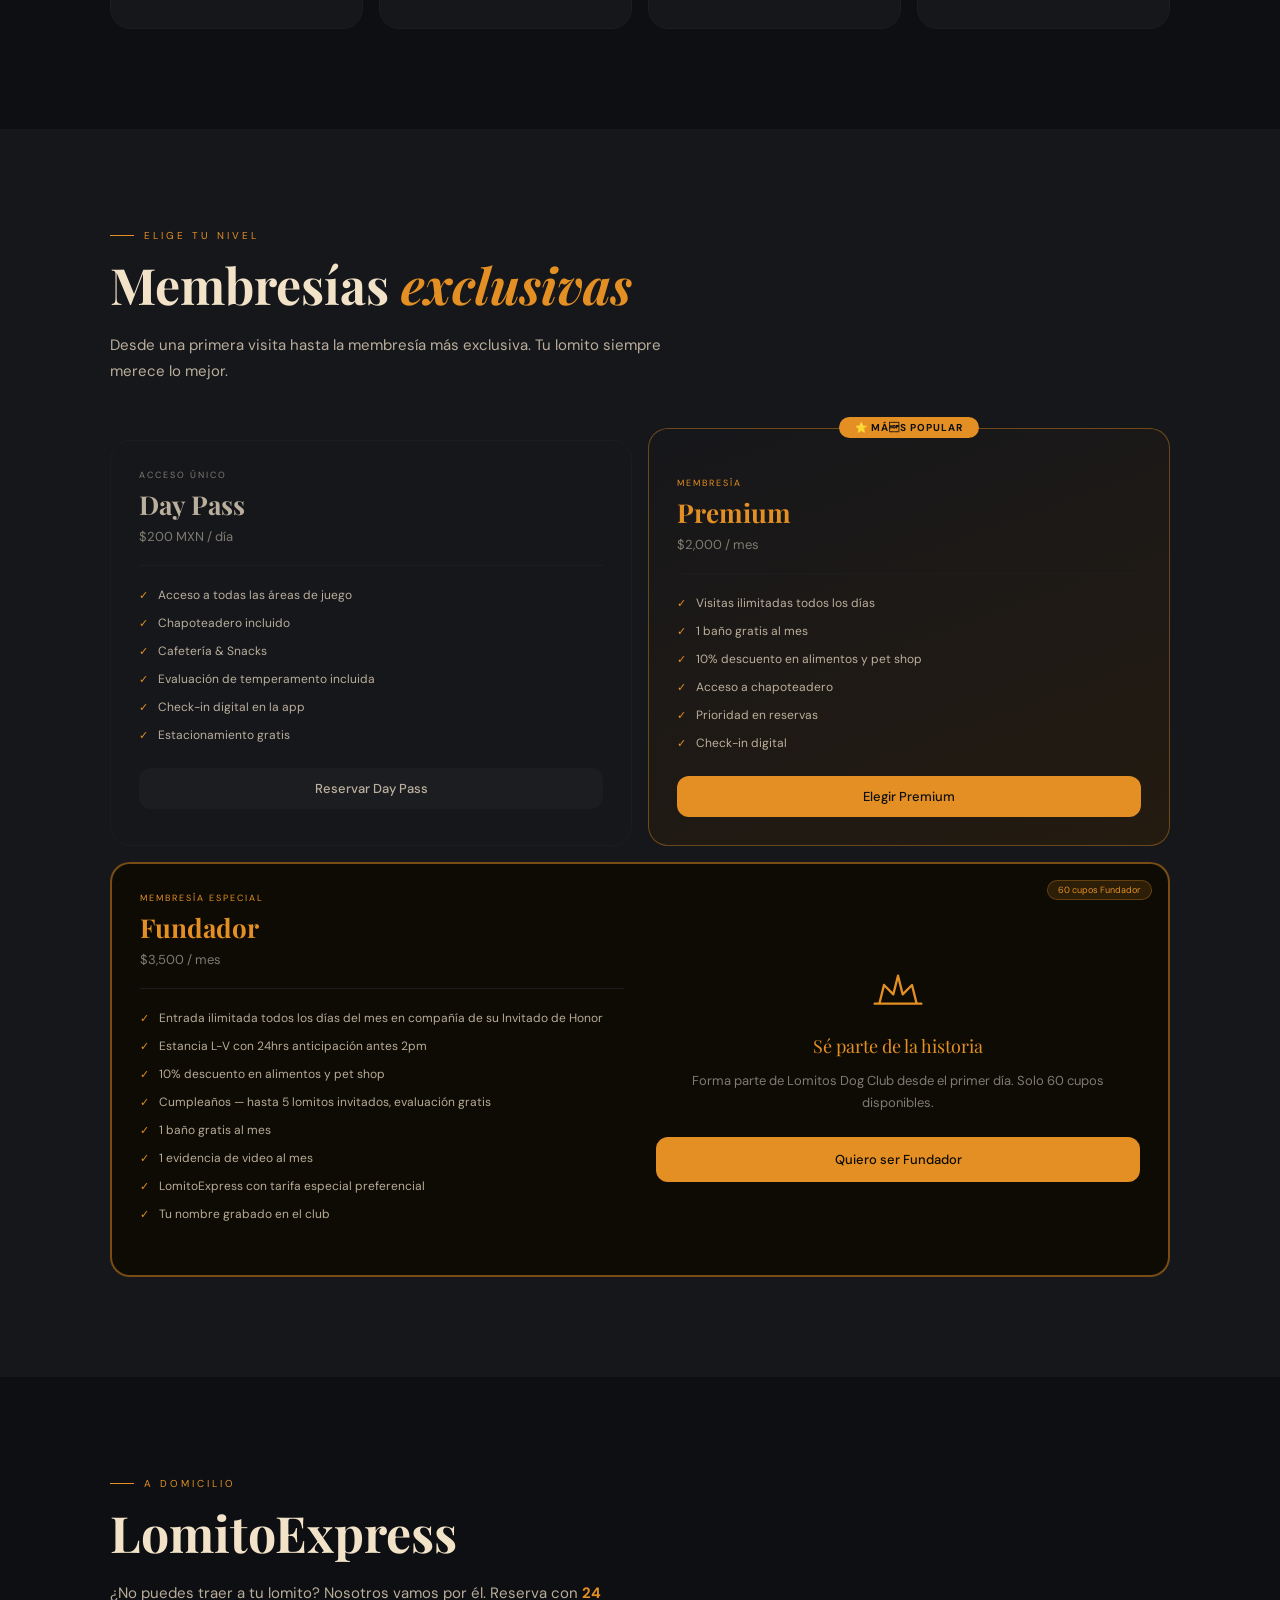
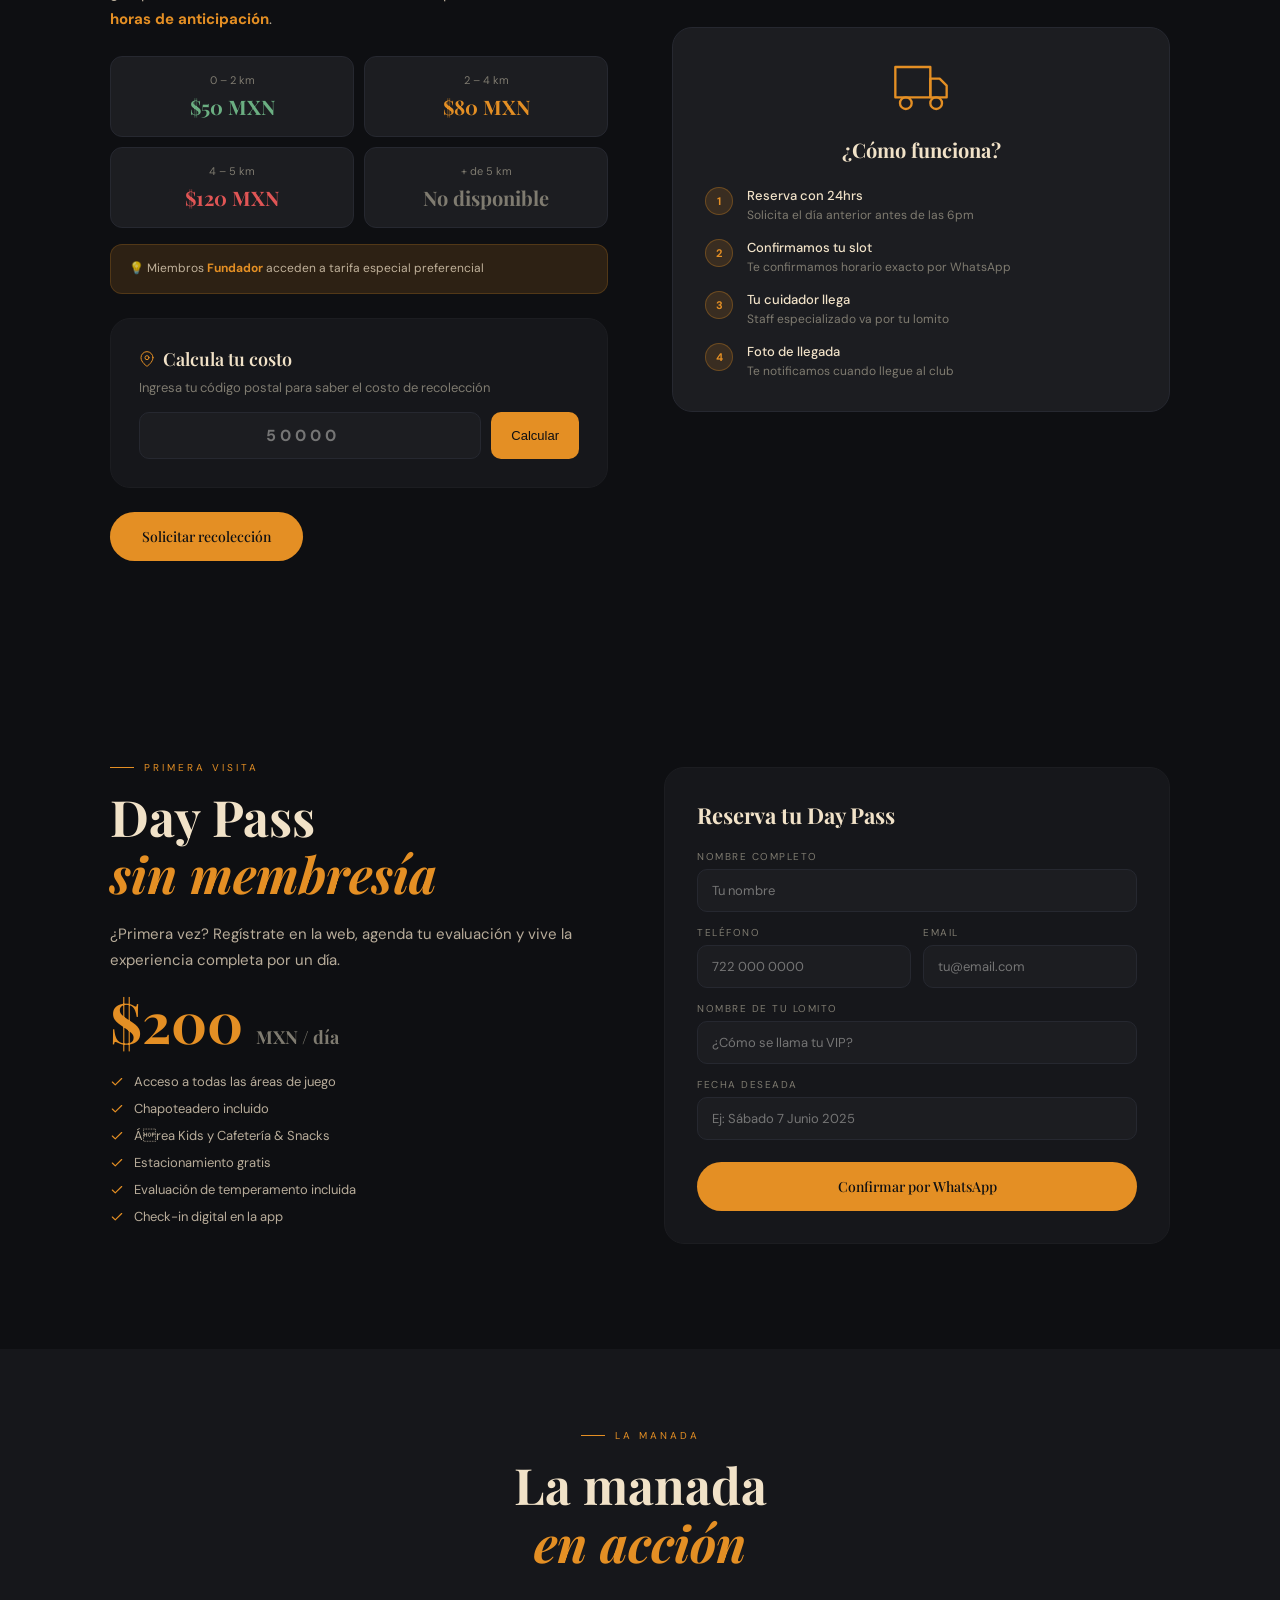
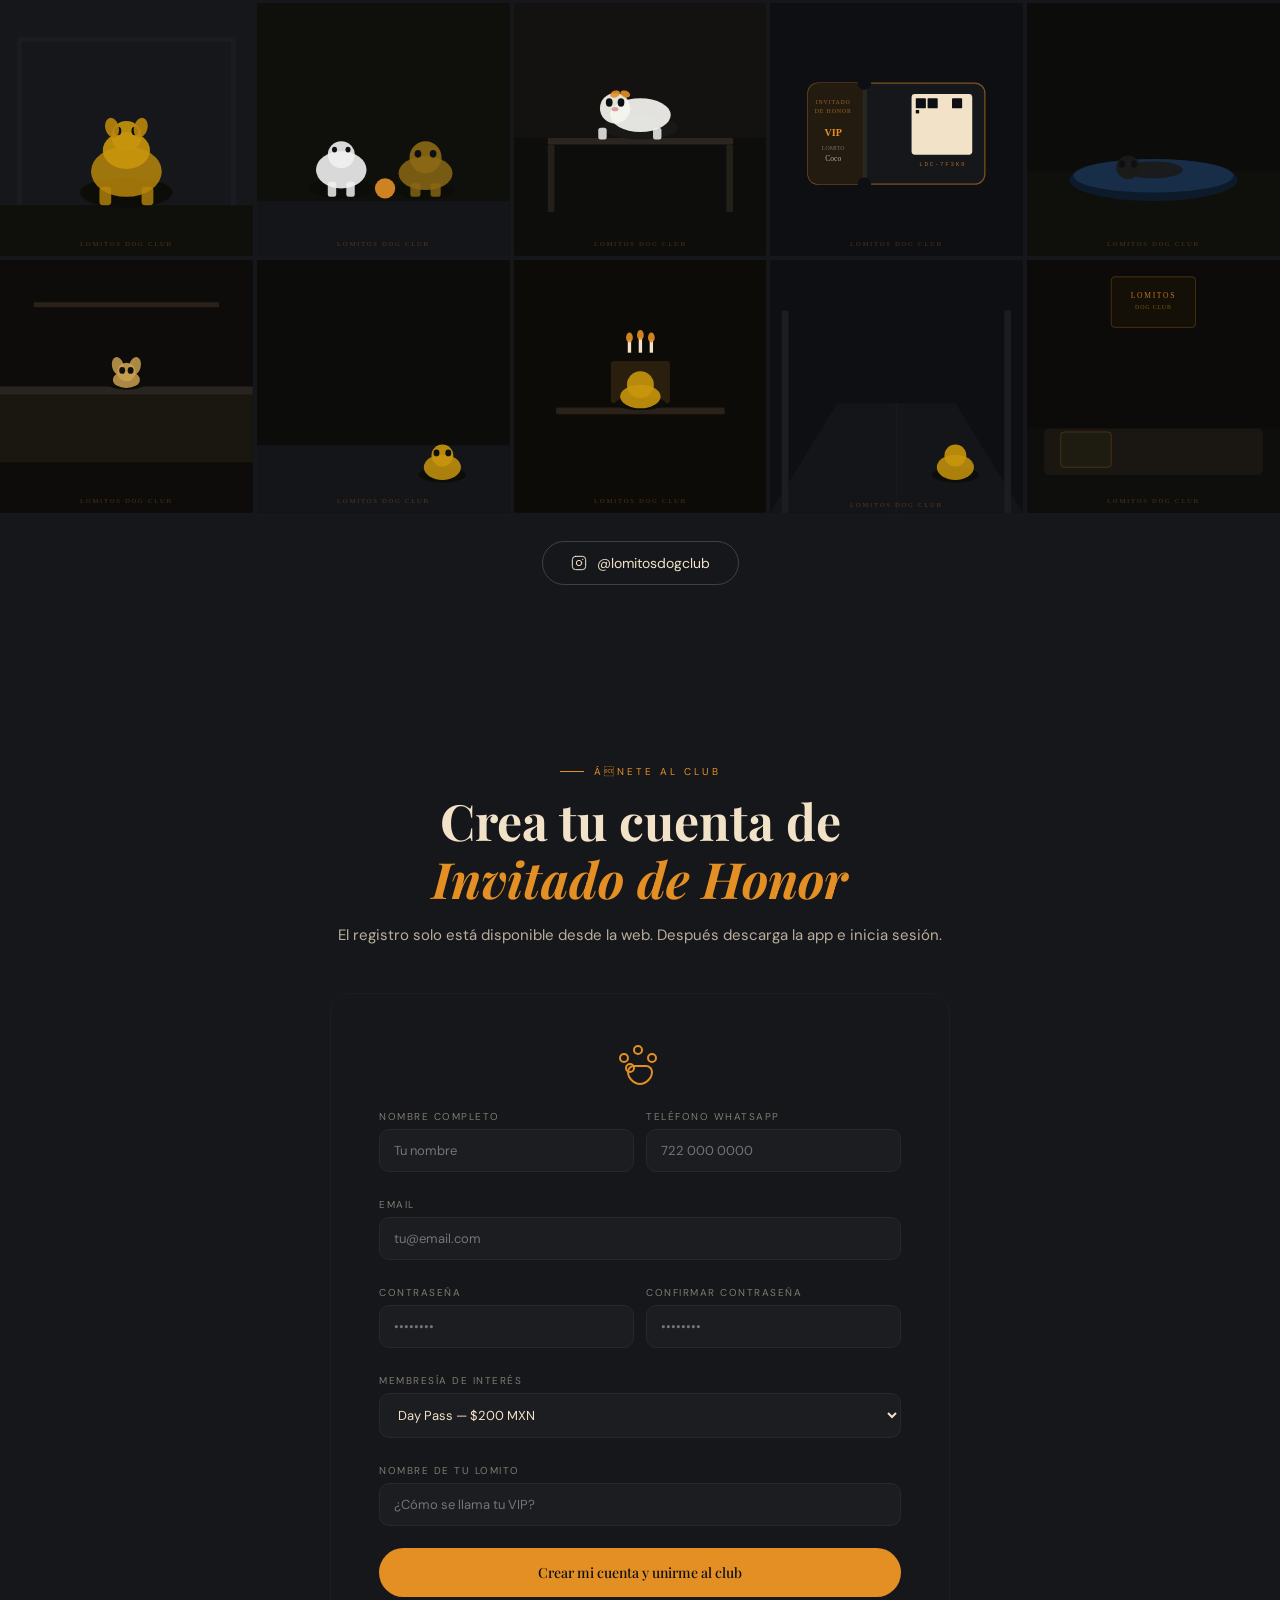
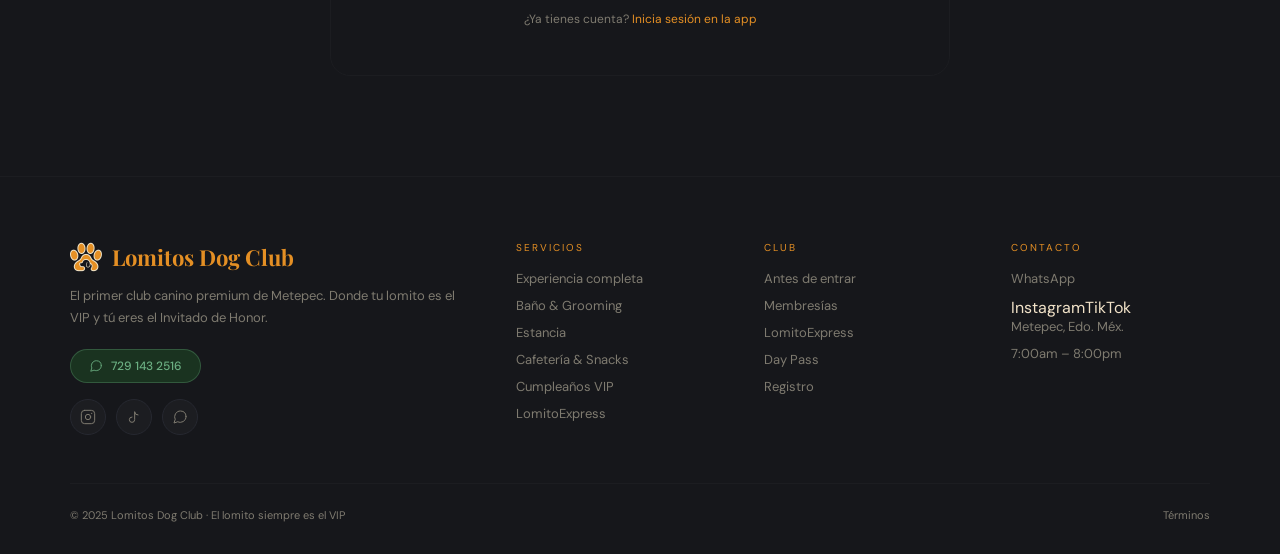
==== commit 1514e817: "Logo registrado y paleta oficial (naranja, crema, carbon) - logo.png nuevo con fondo transparente, f" ====
--- a/index.html
+++ b/index.html
@@ -17,13 +17,15 @@
   <meta property="og:description" content="El primer club canino premium de Metepec. Estancia, grooming, LomitoExpress y más. Tu lomito es el VIP.">
   <meta property="og:type" content="website">
   <meta property="og:url" content="https://charlsmartinez.github.io/lomitos-dog-club/">
-  <meta property="og:image" content="https://charlsmartinez.github.io/lomitos-dog-club/logo.png">
+  <meta property="og:image" content="https://charlsmartinez.github.io/lomitos-dog-club/og-image.jpg">
   <meta name="twitter:card" content="summary_large_image">
   <meta name="twitter:title" content="Lomitos Dog Club · Metepec">
   <meta name="twitter:description" content="El primer club canino premium de Metepec. Tu lomito es el VIP.">
-  <meta name="twitter:image" content="https://charlsmartinez.github.io/lomitos-dog-club/logo.png">
+  <meta name="twitter:image" content="https://charlsmartinez.github.io/lomitos-dog-club/og-image.jpg">
 <link href="https://fonts.googleapis.com/css2?family=Playfair+Display:ital,wght@0,500;0,700;1,400&family=DM+Sans:wght@300;400;500&display=swap" rel="stylesheet">
 <link rel="stylesheet" href="style.css">
+  <link rel="icon" type="image/png" href="favicon.png">
+  <link rel="apple-touch-icon" href="apple-touch-icon.png">
 </head>
 <body>
 <canvas id="canvas"></canvas>
@@ -162,7 +164,7 @@
         <div style="font-family:'Playfair Display',serif;font-size:15px;font-weight:700;color:var(--cream);margin-bottom:8px">App exclusiva</div>
         <div style="font-size:12px;color:var(--muted);line-height:1.65">Nuestra propia app &mdash; no una genérica de terceros. Reservas, historial, vacunas y más desde tu teléfono.</div>
       </div>
-      <div class="reveal" style="background:linear-gradient(135deg,#0F0D06,#1A1408);border:1px solid rgba(201,168,76,.25);border-radius:16px;padding:24px;text-align:center">
+      <div class="reveal" style="background:linear-gradient(135deg,#0F0D06,#241B10);border:1px solid rgba(228,143,36,.25);border-radius:16px;padding:24px;text-align:center">
         <div style="font-size:28px;margin-bottom:12px">&#x2708;&#xFE0F;</div>
         <div style="font-family:'Playfair Display',serif;font-size:15px;font-weight:700;color:var(--gold);margin-bottom:8px">Boarding pass digital</div>
         <div style="font-size:12px;color:var(--muted);line-height:1.65">Check-in tipo aeropuerto con QR único. Sin filas, sin papeles. Premium desde la primera entrada.</div>
@@ -336,7 +338,7 @@
           <div class="tarifa-card reveal"><div class="tarifa-rango">4 &ndash; 5 km</div><div class="tarifa-precio" style="color:#E05555">$120 MXN</div></div>
           <div class="tarifa-card reveal"><div class="tarifa-rango">+ de 5 km</div><div class="tarifa-precio" style="color:var(--muted)">No disponible</div></div>
         </div>
-        <div style="margin-top:16px;padding:14px 18px;background:var(--gold2);border:1px solid rgba(201,168,76,.2);border-radius:12px;font-size:12px;color:var(--cream2);line-height:1.65">
+        <div style="margin-top:16px;padding:14px 18px;background:var(--gold2);border:1px solid rgba(228,143,36,.2);border-radius:12px;font-size:12px;color:var(--cream2);line-height:1.65">
           &#x1F4A1; Miembros <strong style="color:var(--gold)">Fundador</strong> acceden a tarifa especial preferencial
         </div>
         <div class="calc-wrap reveal">
@@ -355,10 +357,10 @@
           <div style="display:flex;justify-content:center;margin-bottom:20px"><svg width="56" height="56" viewBox="0 0 24 24" fill="none" stroke="var(--gold)" stroke-width="1" stroke-linecap="round" stroke-linejoin="round"><rect x="1" y="3" width="15" height="13"/><polygon points="16 8 20 8 23 11 23 16 16 16 16 8"/><circle cx="5.5" cy="18.5" r="2.5"/><circle cx="18.5" cy="18.5" r="2.5"/></svg></div>
           <div style="font-family:'Playfair Display',serif;font-size:20px;font-weight:700;text-align:center;margin-bottom:24px">¿Cómo funciona?</div>
           <div style="display:flex;flex-direction:column;gap:16px">
-            <div style="display:flex;gap:14px;align-items:flex-start"><div style="width:28px;height:28px;border-radius:50%;background:var(--gold2);border:1px solid rgba(201,168,76,.3);display:flex;align-items:center;justify-content:center;font-size:11px;color:var(--gold);font-weight:700;flex-shrink:0">1</div><div><div style="font-size:13px;font-weight:500;color:var(--cream);margin-bottom:3px">Reserva con 24hrs</div><div style="font-size:12px;color:var(--muted)">Solicita el día anterior antes de las 6pm</div></div></div>
-            <div style="display:flex;gap:14px;align-items:flex-start"><div style="width:28px;height:28px;border-radius:50%;background:var(--gold2);border:1px solid rgba(201,168,76,.3);display:flex;align-items:center;justify-content:center;font-size:11px;color:var(--gold);font-weight:700;flex-shrink:0">2</div><div><div style="font-size:13px;font-weight:500;color:var(--cream);margin-bottom:3px">Confirmamos tu slot</div><div style="font-size:12px;color:var(--muted)">Te confirmamos horario exacto por WhatsApp</div></div></div>
-            <div style="display:flex;gap:14px;align-items:flex-start"><div style="width:28px;height:28px;border-radius:50%;background:var(--gold2);border:1px solid rgba(201,168,76,.3);display:flex;align-items:center;justify-content:center;font-size:11px;color:var(--gold);font-weight:700;flex-shrink:0">3</div><div><div style="font-size:13px;font-weight:500;color:var(--cream);margin-bottom:3px">Tu cuidador llega</div><div style="font-size:12px;color:var(--muted)">Staff especializado va por tu lomito</div></div></div>
-            <div style="display:flex;gap:14px;align-items:flex-start"><div style="width:28px;height:28px;border-radius:50%;background:var(--gold2);border:1px solid rgba(201,168,76,.3);display:flex;align-items:center;justify-content:center;font-size:11px;color:var(--gold);font-weight:700;flex-shrink:0">4</div><div><div style="font-size:13px;font-weight:500;color:var(--cream);margin-bottom:3px">Foto de llegada</div><div style="font-size:12px;color:var(--muted)">Te notificamos cuando llegue al club</div></div></div>
+            <div style="display:flex;gap:14px;align-items:flex-start"><div style="width:28px;height:28px;border-radius:50%;background:var(--gold2);border:1px solid rgba(228,143,36,.3);display:flex;align-items:center;justify-content:center;font-size:11px;color:var(--gold);font-weight:700;flex-shrink:0">1</div><div><div style="font-size:13px;font-weight:500;color:var(--cream);margin-bottom:3px">Reserva con 24hrs</div><div style="font-size:12px;color:var(--muted)">Solicita el día anterior antes de las 6pm</div></div></div>
+            <div style="display:flex;gap:14px;align-items:flex-start"><div style="width:28px;height:28px;border-radius:50%;background:var(--gold2);border:1px solid rgba(228,143,36,.3);display:flex;align-items:center;justify-content:center;font-size:11px;color:var(--gold);font-weight:700;flex-shrink:0">2</div><div><div style="font-size:13px;font-weight:500;color:var(--cream);margin-bottom:3px">Confirmamos tu slot</div><div style="font-size:12px;color:var(--muted)">Te confirmamos horario exacto por WhatsApp</div></div></div>
+            <div style="display:flex;gap:14px;align-items:flex-start"><div style="width:28px;height:28px;border-radius:50%;background:var(--gold2);border:1px solid rgba(228,143,36,.3);display:flex;align-items:center;justify-content:center;font-size:11px;color:var(--gold);font-weight:700;flex-shrink:0">3</div><div><div style="font-size:13px;font-weight:500;color:var(--cream);margin-bottom:3px">Tu cuidador llega</div><div style="font-size:12px;color:var(--muted)">Staff especializado va por tu lomito</div></div></div>
+            <div style="display:flex;gap:14px;align-items:flex-start"><div style="width:28px;height:28px;border-radius:50%;background:var(--gold2);border:1px solid rgba(228,143,36,.3);display:flex;align-items:center;justify-content:center;font-size:11px;color:var(--gold);font-weight:700;flex-shrink:0">4</div><div><div style="font-size:13px;font-weight:500;color:var(--cream);margin-bottom:3px">Foto de llegada</div><div style="font-size:12px;color:var(--muted)">Te notificamos cuando llegue al club</div></div></div>
           </div>
         </div>
       </div>
@@ -402,16 +404,16 @@
     <h2 class="sec-title">La manada<br><em>en acción</em></h2>
   </div>
   <div class="insta-grid">
-    <div class="insta-item"><svg class="scene" viewBox="0 0 300 300" xmlns="http://www.w3.org/2000/svg"><rect width="300" height="300" fill="#141410"/><rect x="20" y="40" width="6" height="220" fill="#1a1a16" rx="2"/><rect x="274" y="40" width="6" height="220" fill="#1a1a16" rx="2"/><rect x="20" y="40" width="260" height="6" fill="#1a1a16" rx="2"/><rect x="0" y="240" width="300" height="60" fill="#0f0f0c"/><ellipse cx="150" cy="225" rx="55" ry="18" fill="#0c0c09"/><ellipse cx="150" cy="200" rx="42" ry="30" fill="#b8860b" opacity=".85"/><ellipse cx="150" cy="175" rx="28" ry="22" fill="#c8960c" opacity=".9"/><circle cx="150" cy="158" r="18" fill="#c8960c" opacity=".9"/><ellipse cx="140" cy="152" rx="4" ry="5" fill="#0a0a08"/><ellipse cx="160" cy="152" rx="4" ry="5" fill="#0a0a08"/><ellipse cx="133" cy="148" rx="8" ry="12" fill="#b8860b" opacity=".9" transform="rotate(-15 133 148)"/><ellipse cx="167" cy="148" rx="8" ry="12" fill="#b8860b" opacity=".9" transform="rotate(15 167 148)"/><rect x="118" y="218" width="14" height="22" fill="#b8860b" opacity=".8" rx="4"/><rect x="168" y="218" width="14" height="22" fill="#b8860b" opacity=".8" rx="4"/><text x="150" y="288" font-family="serif" font-size="8" fill="rgba(201,168,76,0.3)" text-anchor="middle" letter-spacing="2">LOMITOS DOG CLUB</text></svg><div class="insta-overlay"><svg width="24" height="24" viewBox="0 0 24 24"><path d="M20.84 4.61a5.5 5.5 0 0 0-7.78 0L12 5.67l-1.06-1.06a5.5 5.5 0 0 0-7.78 7.78l1.06 1.06L12 21.23l7.78-7.78 1.06-1.06a5.5 5.5 0 0 0 0-7.78z" fill="white"/></svg></div></div>
-    <div class="insta-item"><svg class="scene" viewBox="0 0 300 300" xmlns="http://www.w3.org/2000/svg"><rect width="300" height="300" fill="#0f0f0c"/><rect x="0" y="235" width="300" height="65" fill="#111110"/><ellipse cx="100" cy="220" rx="38" ry="12" fill="#0c0c09"/><ellipse cx="100" cy="198" rx="30" ry="22" fill="#f0f0f0" opacity=".9"/><circle cx="100" cy="180" r="16" fill="#f0f0f0" opacity=".9"/><ellipse cx="92" cy="174" rx="3" ry="3.5" fill="#0a0a08"/><ellipse cx="108" cy="174" rx="3" ry="3.5" fill="#0a0a08"/><rect x="84" y="212" width="10" height="18" fill="#f0f0f0" opacity=".85" rx="3"/><rect x="106" y="212" width="10" height="18" fill="#f0f0f0" opacity=".85" rx="3"/><ellipse cx="200" cy="222" rx="35" ry="11" fill="#0c0c09"/><ellipse cx="200" cy="202" rx="32" ry="20" fill="#8B6914" opacity=".85"/><circle cx="200" cy="183" r="19" fill="#8B6914" opacity=".9"/><ellipse cx="191" cy="179" rx="4" ry="4.5" fill="#0a0a08"/><ellipse cx="209" cy="179" rx="4" ry="4.5" fill="#0a0a08"/><rect x="182" y="214" width="12" height="16" fill="#8B6914" opacity=".8" rx="3"/><rect x="206" y="214" width="12" height="16" fill="#8B6914" opacity=".8" rx="3"/><circle cx="152" cy="220" r="12" fill="#C9A84C" opacity=".9"/><text x="150" y="288" font-family="serif" font-size="8" fill="rgba(201,168,76,0.3)" text-anchor="middle" letter-spacing="2">LOMITOS DOG CLUB</text></svg><div class="insta-overlay"><svg width="24" height="24" viewBox="0 0 24 24"><path d="M20.84 4.61a5.5 5.5 0 0 0-7.78 0L12 5.67l-1.06-1.06a5.5 5.5 0 0 0-7.78 7.78l1.06 1.06L12 21.23l7.78-7.78 1.06-1.06a5.5 5.5 0 0 0 0-7.78z" fill="white"/></svg></div></div>
-    <div class="insta-item"><svg class="scene" viewBox="0 0 300 300" xmlns="http://www.w3.org/2000/svg"><rect width="300" height="300" fill="#0d0d0b"/><rect x="40" y="160" width="220" height="8" fill="#2a2520" rx="2"/><rect x="40" y="168" width="8" height="80" fill="#222018" rx="2"/><rect x="252" y="168" width="8" height="80" fill="#222018" rx="2"/><rect x="0" y="0" width="300" height="160" fill="#141210"/><ellipse cx="150" cy="148" rx="45" ry="14" fill="#1a1816"/><ellipse cx="150" cy="133" rx="36" ry="20" fill="#f5f5f0" opacity=".92"/><circle cx="120" cy="125" r="18" fill="#f5f5f0" opacity=".92"/><ellipse cx="113" cy="118" rx="4" ry="5" fill="#0a0a08"/><ellipse cx="127" cy="118" rx="4" ry="5" fill="#0a0a08"/><ellipse cx="120" cy="126" rx="4" ry="2.5" fill="#cc6666" opacity=".6"/><ellipse cx="120" cy="108" rx="6" ry="4" fill="#C9A84C" opacity=".9" transform="rotate(-20 120 108)"/><ellipse cx="132" cy="108" rx="6" ry="4" fill="#C9A84C" opacity=".9" transform="rotate(20 132 108)"/><rect x="100" y="148" width="10" height="14" fill="#f0f0eb" opacity=".85" rx="3"/><rect x="165" y="148" width="10" height="14" fill="#f0f0eb" opacity=".85" rx="3"/><text x="150" y="288" font-family="serif" font-size="8" fill="rgba(201,168,76,0.3)" text-anchor="middle" letter-spacing="2">LOMITOS DOG CLUB</text></svg><div class="insta-overlay"><svg width="24" height="24" viewBox="0 0 24 24"><path d="M20.84 4.61a5.5 5.5 0 0 0-7.78 0L12 5.67l-1.06-1.06a5.5 5.5 0 0 0-7.78 7.78l1.06 1.06L12 21.23l7.78-7.78 1.06-1.06a5.5 5.5 0 0 0 0-7.78z" fill="white"/></svg></div></div>
-    <div class="insta-item"><svg class="scene" viewBox="0 0 300 300" xmlns="http://www.w3.org/2000/svg"><rect width="300" height="300" fill="#0A0A08"/><rect x="45" y="95" width="210" height="120" fill="#141410" rx="12" stroke="#C9A84C" stroke-width="1.5" stroke-opacity=".5"/><rect x="45" y="95" width="70" height="120" fill="#1a1408" rx="12"/><rect x="110" y="95" width="5" height="120" fill="#282820"/><circle cx="112" cy="95" r="8" fill="#0A0A08"/><circle cx="112" cy="215" r="8" fill="#0A0A08"/><text x="75" y="120" font-family="serif" font-size="7" fill="rgba(201,168,76,0.6)" text-anchor="middle" letter-spacing="1">INVITADO</text><text x="75" y="130" font-family="serif" font-size="7" fill="rgba(201,168,76,0.6)" text-anchor="middle" letter-spacing="1">DE HONOR</text><text x="75" y="158" font-family="serif" font-size="12" fill="#C9A84C" text-anchor="middle" font-weight="bold">VIP</text><text x="75" y="175" font-family="serif" font-size="7" fill="rgba(245,240,232,0.4)" text-anchor="middle">LOMITO</text><text x="75" y="187" font-family="serif" font-size="9" fill="rgba(245,240,232,0.7)" text-anchor="middle">Coco</text><rect x="168" y="108" width="72" height="72" fill="#f5f0e8" rx="4"/><rect x="173" y="113" width="12" height="12" fill="#0a0a08" rx="1"/><rect x="187" y="113" width="12" height="12" fill="#0a0a08" rx="1"/><rect x="173" y="127" width="4" height="4" fill="#0a0a08"/><rect x="216" y="113" width="12" height="12" fill="#0a0a08" rx="1"/><text x="205" y="194" font-family="monospace" font-size="7" fill="rgba(201,168,76,0.7)" text-anchor="middle" letter-spacing="2">LDC-7F3K9</text><text x="150" y="288" font-family="serif" font-size="8" fill="rgba(201,168,76,0.3)" text-anchor="middle" letter-spacing="2">LOMITOS DOG CLUB</text></svg><div class="insta-overlay"><svg width="24" height="24" viewBox="0 0 24 24"><path d="M20.84 4.61a5.5 5.5 0 0 0-7.78 0L12 5.67l-1.06-1.06a5.5 5.5 0 0 0-7.78 7.78l1.06 1.06L12 21.23l7.78-7.78 1.06-1.06a5.5 5.5 0 0 0 0-7.78z" fill="white"/></svg></div></div>
-    <div class="insta-item"><svg class="scene" viewBox="0 0 300 300" xmlns="http://www.w3.org/2000/svg"><rect width="300" height="300" fill="#0c0c0a"/><rect x="0" y="200" width="300" height="100" fill="#0f0f0c"/><ellipse cx="150" cy="210" rx="100" ry="25" fill="#0d1a2a"/><ellipse cx="150" cy="205" rx="95" ry="20" fill="#1a3350" opacity=".8"/><ellipse cx="150" cy="198" rx="35" ry="10" fill="#1a1a18" opacity=".9"/><circle cx="120" cy="195" r="14" fill="#1a1a18" opacity=".95"/><ellipse cx="113" cy="191" rx="3.5" ry="4.5" fill="#0a0a08"/><ellipse cx="127" cy="191" rx="3.5" ry="4.5" fill="#0a0a08"/><text x="150" y="288" font-family="serif" font-size="8" fill="rgba(201,168,76,0.3)" text-anchor="middle" letter-spacing="2">LOMITOS DOG CLUB</text></svg><div class="insta-overlay"><svg width="24" height="24" viewBox="0 0 24 24"><path d="M20.84 4.61a5.5 5.5 0 0 0-7.78 0L12 5.67l-1.06-1.06a5.5 5.5 0 0 0-7.78 7.78l1.06 1.06L12 21.23l7.78-7.78 1.06-1.06a5.5 5.5 0 0 0 0-7.78z" fill="white"/></svg></div></div>
-    <div class="insta-item"><svg class="scene" viewBox="0 0 300 300" xmlns="http://www.w3.org/2000/svg"><rect width="300" height="300" fill="#0d0c0a"/><rect x="0" y="150" width="300" height="10" fill="#2a2420" rx="1"/><rect x="0" y="160" width="300" height="80" fill="#1a1610"/><rect x="40" y="50" width="220" height="6" fill="#2a2218" rx="1"/><ellipse cx="150" cy="148" rx="20" ry="6" fill="#0c0c09"/><ellipse cx="150" cy="142" rx="16" ry="10" fill="#c8a050" opacity=".85"/><circle cx="150" cy="133" r="11" fill="#c8a050" opacity=".9"/><ellipse cx="140" cy="126" rx="7" ry="11" fill="#c8a050" opacity=".85" transform="rotate(-15 140 126)"/><ellipse cx="160" cy="126" rx="7" ry="11" fill="#c8a050" opacity=".85" transform="rotate(15 160 126)"/><ellipse cx="145" cy="131" rx="3.5" ry="4" fill="#0a0a08"/><ellipse cx="155" cy="131" rx="3.5" ry="4" fill="#0a0a08"/><text x="150" y="288" font-family="serif" font-size="8" fill="rgba(201,168,76,0.3)" text-anchor="middle" letter-spacing="2">LOMITOS DOG CLUB</text></svg><div class="insta-overlay"><svg width="24" height="24" viewBox="0 0 24 24"><path d="M20.84 4.61a5.5 5.5 0 0 0-7.78 0L12 5.67l-1.06-1.06a5.5 5.5 0 0 0-7.78 7.78l1.06 1.06L12 21.23l7.78-7.78 1.06-1.06a5.5 5.5 0 0 0 0-7.78z" fill="white"/></svg></div></div>
-    <div class="insta-item"><svg class="scene" viewBox="0 0 300 300" xmlns="http://www.w3.org/2000/svg"><rect width="300" height="300" fill="#0c0c0a"/><rect x="0" y="220" width="300" height="80" fill="#111110"/><ellipse cx="220" cy="255" rx="28" ry="9" fill="#0c0c09"/><ellipse cx="220" cy="246" rx="22" ry="15" fill="#c8960c" opacity=".85"/><circle cx="220" cy="232" r="13" fill="#c8960c" opacity=".9"/><ellipse cx="213" cy="229" rx="3.5" ry="4" fill="#0a0a08"/><ellipse cx="227" cy="229" rx="3.5" ry="4" fill="#0a0a08"/><text x="150" y="288" font-family="serif" font-size="8" fill="rgba(201,168,76,0.3)" text-anchor="middle" letter-spacing="2">LOMITOS DOG CLUB</text></svg><div class="insta-overlay"><svg width="24" height="24" viewBox="0 0 24 24"><path d="M20.84 4.61a5.5 5.5 0 0 0-7.78 0L12 5.67l-1.06-1.06a5.5 5.5 0 0 0-7.78 7.78l1.06 1.06L12 21.23l7.78-7.78 1.06-1.06a5.5 5.5 0 0 0 0-7.78z" fill="white"/></svg></div></div>
-    <div class="insta-item"><svg class="scene" viewBox="0 0 300 300" xmlns="http://www.w3.org/2000/svg"><rect width="300" height="300" fill="#0d0b08"/><rect x="50" y="175" width="200" height="8" fill="#2a2218" rx="2"/><rect x="115" y="120" width="70" height="50" fill="#2a1f0e" rx="4"/><rect x="135" y="95" width="4" height="15" fill="#f5f0e8"/><rect x="148" y="92" width="4" height="18" fill="#f5f0e8"/><rect x="161" y="95" width="4" height="15" fill="#f5f0e8"/><ellipse cx="137" cy="92" rx="4" ry="6" fill="#C9A84C" opacity=".9"/><ellipse cx="150" cy="89" rx="4" ry="6" fill="#C9A84C" opacity=".9"/><ellipse cx="163" cy="92" rx="4" ry="6" fill="#C9A84C" opacity=".9"/><ellipse cx="150" cy="170" rx="30" ry="8" fill="#0c0c09"/><ellipse cx="150" cy="162" rx="24" ry="14" fill="#c8960c" opacity=".9"/><circle cx="150" cy="148" r="16" fill="#c8960c" opacity=".9"/><text x="150" y="288" font-family="serif" font-size="8" fill="rgba(201,168,76,0.3)" text-anchor="middle" letter-spacing="2">LOMITOS DOG CLUB</text></svg><div class="insta-overlay"><svg width="24" height="24" viewBox="0 0 24 24"><path d="M20.84 4.61a5.5 5.5 0 0 0-7.78 0L12 5.67l-1.06-1.06a5.5 5.5 0 0 0-7.78 7.78l1.06 1.06L12 21.23l7.78-7.78 1.06-1.06a5.5 5.5 0 0 0 0-7.78z" fill="white"/></svg></div></div>
-    <div class="insta-item"><svg class="scene" viewBox="0 0 300 300" xmlns="http://www.w3.org/2000/svg"><rect width="300" height="300" fill="#0a0a08"/><polygon points="0,300 300,300 220,170 80,170" fill="#111110"/><line x1="150" y1="170" x2="150" y2="300" stroke="#1a1a18" stroke-width="1.5"/><rect x="14" y="60" width="8" height="240" fill="#1e1e1a"/><rect x="278" y="60" width="8" height="240" fill="#1e1e1a"/><ellipse cx="220" cy="255" rx="28" ry="9" fill="#0c0c09"/><ellipse cx="220" cy="246" rx="22" ry="15" fill="#c8960c" opacity=".85"/><circle cx="220" cy="232" r="13" fill="#c8960c" opacity=".9"/><text x="150" y="293" font-family="serif" font-size="8" fill="rgba(201,168,76,0.3)" text-anchor="middle" letter-spacing="2">LOMITOS DOG CLUB</text></svg><div class="insta-overlay"><svg width="24" height="24" viewBox="0 0 24 24"><path d="M20.84 4.61a5.5 5.5 0 0 0-7.78 0L12 5.67l-1.06-1.06a5.5 5.5 0 0 0-7.78 7.78l1.06 1.06L12 21.23l7.78-7.78 1.06-1.06a5.5 5.5 0 0 0 0-7.78z" fill="white"/></svg></div></div>
-    <div class="insta-item"><svg class="scene" viewBox="0 0 300 300" xmlns="http://www.w3.org/2000/svg"><rect width="300" height="300" fill="#0c0b09"/><rect x="0" y="200" width="300" height="100" fill="#0e0e0c"/><rect x="20" y="200" width="260" height="55" fill="#1a1612" rx="6"/><rect x="40" y="204" width="60" height="42" fill="#1e1c10" rx="4" stroke="rgba(201,168,76,0.25)" stroke-width="1"/><rect x="100" y="20" width="100" height="60" fill="#141008" rx="4" stroke="rgba(201,168,76,0.3)" stroke-width="1"/><text x="150" y="45" font-family="serif" font-size="9" fill="rgba(201,168,76,0.8)" text-anchor="middle" letter-spacing="2">LOMITOS</text><text x="150" y="58" font-family="serif" font-size="7" fill="rgba(201,168,76,0.5)" text-anchor="middle" letter-spacing="1">DOG CLUB</text><text x="150" y="288" font-family="serif" font-size="8" fill="rgba(201,168,76,0.3)" text-anchor="middle" letter-spacing="2">LOMITOS DOG CLUB</text></svg><div class="insta-overlay"><svg width="24" height="24" viewBox="0 0 24 24"><path d="M20.84 4.61a5.5 5.5 0 0 0-7.78 0L12 5.67l-1.06-1.06a5.5 5.5 0 0 0-7.78 7.78l1.06 1.06L12 21.23l7.78-7.78 1.06-1.06a5.5 5.5 0 0 0 0-7.78z" fill="white"/></svg></div></div>
+    <div class="insta-item"><svg class="scene" viewBox="0 0 300 300" xmlns="http://www.w3.org/2000/svg"><rect width="300" height="300" fill="#16171B"/><rect x="20" y="40" width="6" height="220" fill="#1B1C21" rx="2"/><rect x="274" y="40" width="6" height="220" fill="#1B1C21" rx="2"/><rect x="20" y="40" width="260" height="6" fill="#1B1C21" rx="2"/><rect x="0" y="240" width="300" height="60" fill="#0f0f0c"/><ellipse cx="150" cy="225" rx="55" ry="18" fill="#0c0c09"/><ellipse cx="150" cy="200" rx="42" ry="30" fill="#b8860b" opacity=".85"/><ellipse cx="150" cy="175" rx="28" ry="22" fill="#c8960c" opacity=".9"/><circle cx="150" cy="158" r="18" fill="#c8960c" opacity=".9"/><ellipse cx="140" cy="152" rx="4" ry="5" fill="#0E0F12"/><ellipse cx="160" cy="152" rx="4" ry="5" fill="#0E0F12"/><ellipse cx="133" cy="148" rx="8" ry="12" fill="#b8860b" opacity=".9" transform="rotate(-15 133 148)"/><ellipse cx="167" cy="148" rx="8" ry="12" fill="#b8860b" opacity=".9" transform="rotate(15 167 148)"/><rect x="118" y="218" width="14" height="22" fill="#b8860b" opacity=".8" rx="4"/><rect x="168" y="218" width="14" height="22" fill="#b8860b" opacity=".8" rx="4"/><text x="150" y="288" font-family="serif" font-size="8" fill="rgba(228,143,36,0.3)" text-anchor="middle" letter-spacing="2">LOMITOS DOG CLUB</text></svg><div class="insta-overlay"><svg width="24" height="24" viewBox="0 0 24 24"><path d="M20.84 4.61a5.5 5.5 0 0 0-7.78 0L12 5.67l-1.06-1.06a5.5 5.5 0 0 0-7.78 7.78l1.06 1.06L12 21.23l7.78-7.78 1.06-1.06a5.5 5.5 0 0 0 0-7.78z" fill="white"/></svg></div></div>
+    <div class="insta-item"><svg class="scene" viewBox="0 0 300 300" xmlns="http://www.w3.org/2000/svg"><rect width="300" height="300" fill="#0f0f0c"/><rect x="0" y="235" width="300" height="65" fill="#141519"/><ellipse cx="100" cy="220" rx="38" ry="12" fill="#0c0c09"/><ellipse cx="100" cy="198" rx="30" ry="22" fill="#f0f0f0" opacity=".9"/><circle cx="100" cy="180" r="16" fill="#f0f0f0" opacity=".9"/><ellipse cx="92" cy="174" rx="3" ry="3.5" fill="#0E0F12"/><ellipse cx="108" cy="174" rx="3" ry="3.5" fill="#0E0F12"/><rect x="84" y="212" width="10" height="18" fill="#f0f0f0" opacity=".85" rx="3"/><rect x="106" y="212" width="10" height="18" fill="#f0f0f0" opacity=".85" rx="3"/><ellipse cx="200" cy="222" rx="35" ry="11" fill="#0c0c09"/><ellipse cx="200" cy="202" rx="32" ry="20" fill="#8B6914" opacity=".85"/><circle cx="200" cy="183" r="19" fill="#8B6914" opacity=".9"/><ellipse cx="191" cy="179" rx="4" ry="4.5" fill="#0E0F12"/><ellipse cx="209" cy="179" rx="4" ry="4.5" fill="#0E0F12"/><rect x="182" y="214" width="12" height="16" fill="#8B6914" opacity=".8" rx="3"/><rect x="206" y="214" width="12" height="16" fill="#8B6914" opacity=".8" rx="3"/><circle cx="152" cy="220" r="12" fill="#E48F24" opacity=".9"/><text x="150" y="288" font-family="serif" font-size="8" fill="rgba(228,143,36,0.3)" text-anchor="middle" letter-spacing="2">LOMITOS DOG CLUB</text></svg><div class="insta-overlay"><svg width="24" height="24" viewBox="0 0 24 24"><path d="M20.84 4.61a5.5 5.5 0 0 0-7.78 0L12 5.67l-1.06-1.06a5.5 5.5 0 0 0-7.78 7.78l1.06 1.06L12 21.23l7.78-7.78 1.06-1.06a5.5 5.5 0 0 0 0-7.78z" fill="white"/></svg></div></div>
+    <div class="insta-item"><svg class="scene" viewBox="0 0 300 300" xmlns="http://www.w3.org/2000/svg"><rect width="300" height="300" fill="#0d0d0b"/><rect x="40" y="160" width="220" height="8" fill="#2a2520" rx="2"/><rect x="40" y="168" width="8" height="80" fill="#222018" rx="2"/><rect x="252" y="168" width="8" height="80" fill="#222018" rx="2"/><rect x="0" y="0" width="300" height="160" fill="#141210"/><ellipse cx="150" cy="148" rx="45" ry="14" fill="#1a1816"/><ellipse cx="150" cy="133" rx="36" ry="20" fill="#f5f5f0" opacity=".92"/><circle cx="120" cy="125" r="18" fill="#f5f5f0" opacity=".92"/><ellipse cx="113" cy="118" rx="4" ry="5" fill="#0E0F12"/><ellipse cx="127" cy="118" rx="4" ry="5" fill="#0E0F12"/><ellipse cx="120" cy="126" rx="4" ry="2.5" fill="#cc6666" opacity=".6"/><ellipse cx="120" cy="108" rx="6" ry="4" fill="#E48F24" opacity=".9" transform="rotate(-20 120 108)"/><ellipse cx="132" cy="108" rx="6" ry="4" fill="#E48F24" opacity=".9" transform="rotate(20 132 108)"/><rect x="100" y="148" width="10" height="14" fill="#f0f0eb" opacity=".85" rx="3"/><rect x="165" y="148" width="10" height="14" fill="#f0f0eb" opacity=".85" rx="3"/><text x="150" y="288" font-family="serif" font-size="8" fill="rgba(228,143,36,0.3)" text-anchor="middle" letter-spacing="2">LOMITOS DOG CLUB</text></svg><div class="insta-overlay"><svg width="24" height="24" viewBox="0 0 24 24"><path d="M20.84 4.61a5.5 5.5 0 0 0-7.78 0L12 5.67l-1.06-1.06a5.5 5.5 0 0 0-7.78 7.78l1.06 1.06L12 21.23l7.78-7.78 1.06-1.06a5.5 5.5 0 0 0 0-7.78z" fill="white"/></svg></div></div>
+    <div class="insta-item"><svg class="scene" viewBox="0 0 300 300" xmlns="http://www.w3.org/2000/svg"><rect width="300" height="300" fill="#0E0F12"/><rect x="45" y="95" width="210" height="120" fill="#16171B" rx="12" stroke="#E48F24" stroke-width="1.5" stroke-opacity=".5"/><rect x="45" y="95" width="70" height="120" fill="#241B10" rx="12"/><rect x="110" y="95" width="5" height="120" fill="#282820"/><circle cx="112" cy="95" r="8" fill="#0E0F12"/><circle cx="112" cy="215" r="8" fill="#0E0F12"/><text x="75" y="120" font-family="serif" font-size="7" fill="rgba(228,143,36,0.6)" text-anchor="middle" letter-spacing="1">INVITADO</text><text x="75" y="130" font-family="serif" font-size="7" fill="rgba(228,143,36,0.6)" text-anchor="middle" letter-spacing="1">DE HONOR</text><text x="75" y="158" font-family="serif" font-size="12" fill="#E48F24" text-anchor="middle" font-weight="bold">VIP</text><text x="75" y="175" font-family="serif" font-size="7" fill="rgba(241,226,200,0.4)" text-anchor="middle">LOMITO</text><text x="75" y="187" font-family="serif" font-size="9" fill="rgba(241,226,200,0.7)" text-anchor="middle">Coco</text><rect x="168" y="108" width="72" height="72" fill="#F1E2C8" rx="4"/><rect x="173" y="113" width="12" height="12" fill="#0E0F12" rx="1"/><rect x="187" y="113" width="12" height="12" fill="#0E0F12" rx="1"/><rect x="173" y="127" width="4" height="4" fill="#0E0F12"/><rect x="216" y="113" width="12" height="12" fill="#0E0F12" rx="1"/><text x="205" y="194" font-family="monospace" font-size="7" fill="rgba(228,143,36,0.7)" text-anchor="middle" letter-spacing="2">LDC-7F3K9</text><text x="150" y="288" font-family="serif" font-size="8" fill="rgba(228,143,36,0.3)" text-anchor="middle" letter-spacing="2">LOMITOS DOG CLUB</text></svg><div class="insta-overlay"><svg width="24" height="24" viewBox="0 0 24 24"><path d="M20.84 4.61a5.5 5.5 0 0 0-7.78 0L12 5.67l-1.06-1.06a5.5 5.5 0 0 0-7.78 7.78l1.06 1.06L12 21.23l7.78-7.78 1.06-1.06a5.5 5.5 0 0 0 0-7.78z" fill="white"/></svg></div></div>
+    <div class="insta-item"><svg class="scene" viewBox="0 0 300 300" xmlns="http://www.w3.org/2000/svg"><rect width="300" height="300" fill="#0c0c0a"/><rect x="0" y="200" width="300" height="100" fill="#0f0f0c"/><ellipse cx="150" cy="210" rx="100" ry="25" fill="#0d1a2a"/><ellipse cx="150" cy="205" rx="95" ry="20" fill="#1a3350" opacity=".8"/><ellipse cx="150" cy="198" rx="35" ry="10" fill="#1a1a18" opacity=".9"/><circle cx="120" cy="195" r="14" fill="#1a1a18" opacity=".95"/><ellipse cx="113" cy="191" rx="3.5" ry="4.5" fill="#0E0F12"/><ellipse cx="127" cy="191" rx="3.5" ry="4.5" fill="#0E0F12"/><text x="150" y="288" font-family="serif" font-size="8" fill="rgba(228,143,36,0.3)" text-anchor="middle" letter-spacing="2">LOMITOS DOG CLUB</text></svg><div class="insta-overlay"><svg width="24" height="24" viewBox="0 0 24 24"><path d="M20.84 4.61a5.5 5.5 0 0 0-7.78 0L12 5.67l-1.06-1.06a5.5 5.5 0 0 0-7.78 7.78l1.06 1.06L12 21.23l7.78-7.78 1.06-1.06a5.5 5.5 0 0 0 0-7.78z" fill="white"/></svg></div></div>
+    <div class="insta-item"><svg class="scene" viewBox="0 0 300 300" xmlns="http://www.w3.org/2000/svg"><rect width="300" height="300" fill="#0d0c0a"/><rect x="0" y="150" width="300" height="10" fill="#2a2420" rx="1"/><rect x="0" y="160" width="300" height="80" fill="#1a1610"/><rect x="40" y="50" width="220" height="6" fill="#2a2218" rx="1"/><ellipse cx="150" cy="148" rx="20" ry="6" fill="#0c0c09"/><ellipse cx="150" cy="142" rx="16" ry="10" fill="#c8a050" opacity=".85"/><circle cx="150" cy="133" r="11" fill="#c8a050" opacity=".9"/><ellipse cx="140" cy="126" rx="7" ry="11" fill="#c8a050" opacity=".85" transform="rotate(-15 140 126)"/><ellipse cx="160" cy="126" rx="7" ry="11" fill="#c8a050" opacity=".85" transform="rotate(15 160 126)"/><ellipse cx="145" cy="131" rx="3.5" ry="4" fill="#0E0F12"/><ellipse cx="155" cy="131" rx="3.5" ry="4" fill="#0E0F12"/><text x="150" y="288" font-family="serif" font-size="8" fill="rgba(228,143,36,0.3)" text-anchor="middle" letter-spacing="2">LOMITOS DOG CLUB</text></svg><div class="insta-overlay"><svg width="24" height="24" viewBox="0 0 24 24"><path d="M20.84 4.61a5.5 5.5 0 0 0-7.78 0L12 5.67l-1.06-1.06a5.5 5.5 0 0 0-7.78 7.78l1.06 1.06L12 21.23l7.78-7.78 1.06-1.06a5.5 5.5 0 0 0 0-7.78z" fill="white"/></svg></div></div>
+    <div class="insta-item"><svg class="scene" viewBox="0 0 300 300" xmlns="http://www.w3.org/2000/svg"><rect width="300" height="300" fill="#0c0c0a"/><rect x="0" y="220" width="300" height="80" fill="#141519"/><ellipse cx="220" cy="255" rx="28" ry="9" fill="#0c0c09"/><ellipse cx="220" cy="246" rx="22" ry="15" fill="#c8960c" opacity=".85"/><circle cx="220" cy="232" r="13" fill="#c8960c" opacity=".9"/><ellipse cx="213" cy="229" rx="3.5" ry="4" fill="#0E0F12"/><ellipse cx="227" cy="229" rx="3.5" ry="4" fill="#0E0F12"/><text x="150" y="288" font-family="serif" font-size="8" fill="rgba(228,143,36,0.3)" text-anchor="middle" letter-spacing="2">LOMITOS DOG CLUB</text></svg><div class="insta-overlay"><svg width="24" height="24" viewBox="0 0 24 24"><path d="M20.84 4.61a5.5 5.5 0 0 0-7.78 0L12 5.67l-1.06-1.06a5.5 5.5 0 0 0-7.78 7.78l1.06 1.06L12 21.23l7.78-7.78 1.06-1.06a5.5 5.5 0 0 0 0-7.78z" fill="white"/></svg></div></div>
+    <div class="insta-item"><svg class="scene" viewBox="0 0 300 300" xmlns="http://www.w3.org/2000/svg"><rect width="300" height="300" fill="#0d0b08"/><rect x="50" y="175" width="200" height="8" fill="#2a2218" rx="2"/><rect x="115" y="120" width="70" height="50" fill="#2a1f0e" rx="4"/><rect x="135" y="95" width="4" height="15" fill="#F1E2C8"/><rect x="148" y="92" width="4" height="18" fill="#F1E2C8"/><rect x="161" y="95" width="4" height="15" fill="#F1E2C8"/><ellipse cx="137" cy="92" rx="4" ry="6" fill="#E48F24" opacity=".9"/><ellipse cx="150" cy="89" rx="4" ry="6" fill="#E48F24" opacity=".9"/><ellipse cx="163" cy="92" rx="4" ry="6" fill="#E48F24" opacity=".9"/><ellipse cx="150" cy="170" rx="30" ry="8" fill="#0c0c09"/><ellipse cx="150" cy="162" rx="24" ry="14" fill="#c8960c" opacity=".9"/><circle cx="150" cy="148" r="16" fill="#c8960c" opacity=".9"/><text x="150" y="288" font-family="serif" font-size="8" fill="rgba(228,143,36,0.3)" text-anchor="middle" letter-spacing="2">LOMITOS DOG CLUB</text></svg><div class="insta-overlay"><svg width="24" height="24" viewBox="0 0 24 24"><path d="M20.84 4.61a5.5 5.5 0 0 0-7.78 0L12 5.67l-1.06-1.06a5.5 5.5 0 0 0-7.78 7.78l1.06 1.06L12 21.23l7.78-7.78 1.06-1.06a5.5 5.5 0 0 0 0-7.78z" fill="white"/></svg></div></div>
+    <div class="insta-item"><svg class="scene" viewBox="0 0 300 300" xmlns="http://www.w3.org/2000/svg"><rect width="300" height="300" fill="#0E0F12"/><polygon points="0,300 300,300 220,170 80,170" fill="#141519"/><line x1="150" y1="170" x2="150" y2="300" stroke="#1a1a18" stroke-width="1.5"/><rect x="14" y="60" width="8" height="240" fill="#1C1D21"/><rect x="278" y="60" width="8" height="240" fill="#1C1D21"/><ellipse cx="220" cy="255" rx="28" ry="9" fill="#0c0c09"/><ellipse cx="220" cy="246" rx="22" ry="15" fill="#c8960c" opacity=".85"/><circle cx="220" cy="232" r="13" fill="#c8960c" opacity=".9"/><text x="150" y="293" font-family="serif" font-size="8" fill="rgba(228,143,36,0.3)" text-anchor="middle" letter-spacing="2">LOMITOS DOG CLUB</text></svg><div class="insta-overlay"><svg width="24" height="24" viewBox="0 0 24 24"><path d="M20.84 4.61a5.5 5.5 0 0 0-7.78 0L12 5.67l-1.06-1.06a5.5 5.5 0 0 0-7.78 7.78l1.06 1.06L12 21.23l7.78-7.78 1.06-1.06a5.5 5.5 0 0 0 0-7.78z" fill="white"/></svg></div></div>
+    <div class="insta-item"><svg class="scene" viewBox="0 0 300 300" xmlns="http://www.w3.org/2000/svg"><rect width="300" height="300" fill="#0c0b09"/><rect x="0" y="200" width="300" height="100" fill="#0e0e0c"/><rect x="20" y="200" width="260" height="55" fill="#1a1612" rx="6"/><rect x="40" y="204" width="60" height="42" fill="#1e1c10" rx="4" stroke="rgba(228,143,36,0.25)" stroke-width="1"/><rect x="100" y="20" width="100" height="60" fill="#141008" rx="4" stroke="rgba(228,143,36,0.3)" stroke-width="1"/><text x="150" y="45" font-family="serif" font-size="9" fill="rgba(228,143,36,0.8)" text-anchor="middle" letter-spacing="2">LOMITOS</text><text x="150" y="58" font-family="serif" font-size="7" fill="rgba(228,143,36,0.5)" text-anchor="middle" letter-spacing="1">DOG CLUB</text><text x="150" y="288" font-family="serif" font-size="8" fill="rgba(228,143,36,0.3)" text-anchor="middle" letter-spacing="2">LOMITOS DOG CLUB</text></svg><div class="insta-overlay"><svg width="24" height="24" viewBox="0 0 24 24"><path d="M20.84 4.61a5.5 5.5 0 0 0-7.78 0L12 5.67l-1.06-1.06a5.5 5.5 0 0 0-7.78 7.78l1.06 1.06L12 21.23l7.78-7.78 1.06-1.06a5.5 5.5 0 0 0 0-7.78z" fill="white"/></svg></div></div>
   </div>
   <div style="text-align:center;margin-top:28px">
     <a href="https://instagram.com" target="_blank" class="btn-outline" style="display:inline-flex;align-items:center;gap:10px;padding:12px 28px">
--- a/style.css
+++ b/style.css
@@ -1,10 +1,10 @@
 
 *{margin:0;padding:0;box-sizing:border-box}
 :root{
-  --bg:#0A0A08;--bg2:#141410;--bg3:#1E1E1A;--bg4:#282822;
-  --gold:#C9A84C;--gold2:rgba(201,168,76,0.15);--gold3:rgba(201,168,76,0.08);
-  --cream:#F5F0E8;--cream2:rgba(245,240,232,0.75);--cream3:rgba(245,240,232,0.4);
-  --muted:#6B6B5E;--green:#6BAF82;--radius:20px;
+  --bg:#0E0F12;--bg2:#16171B;--bg3:#1C1D21;--bg4:#262830;
+  --gold:#E48F24;--gold2:rgba(228,143,36,0.15);--gold3:rgba(228,143,36,0.08);
+  --cream:#F1E2C8;--cream2:rgba(241,226,200,0.75);--cream3:rgba(241,226,200,0.4);
+  --muted:#7F7B70;--green:#6BAF82;--radius:20px;
 }
 html{scroll-behavior:smooth}
 body{font-family:'DM Sans',sans-serif;background:var(--bg);color:var(--cream);-webkit-font-smoothing:antialiased;overflow-x:hidden}
@@ -26,7 +26,7 @@
 .mobile-menu a{font-family:'Playfair Display',serif;font-size:28px;color:var(--cream2)}
 .mobile-close{position:absolute;top:24px;right:32px;font-size:28px;cursor:pointer;color:var(--muted)}
 .hero{min-height:100vh;display:flex;flex-direction:column;align-items:center;justify-content:center;text-align:center;padding:120px 24px 80px;position:relative;z-index:1}
-.hero-eyebrow{display:inline-flex;align-items:center;gap:8px;background:var(--gold2);border:1px solid rgba(201,168,76,.25);border-radius:50px;padding:7px 18px;font-size:11px;color:var(--gold);letter-spacing:2px;text-transform:uppercase;margin-bottom:28px;animation:fadeUp .8s ease both}
+.hero-eyebrow{display:inline-flex;align-items:center;gap:8px;background:var(--gold2);border:1px solid rgba(228,143,36,.25);border-radius:50px;padding:7px 18px;font-size:11px;color:var(--gold);letter-spacing:2px;text-transform:uppercase;margin-bottom:28px;animation:fadeUp .8s ease both}
 .hero h1{font-family:'Playfair Display',serif;font-size:clamp(44px,7vw,88px);font-weight:700;line-height:1.05;margin-bottom:20px;animation:fadeUp .8s .15s ease both}
 .hero h1 em{color:var(--gold);font-style:italic}
 .hero-sub{font-size:clamp(15px,2vw,18px);color:var(--cream2);max-width:560px;line-height:1.75;margin-bottom:44px;animation:fadeUp .8s .3s ease both}
@@ -35,8 +35,8 @@
 .scroll-line{width:1px;height:48px;background:linear-gradient(to bottom,var(--gold),transparent)}
 @keyframes fadeUp{from{opacity:0;transform:translateY(20px)}to{opacity:1;transform:translateY(0)}}
 .btn-gold{background:var(--gold);color:var(--bg);padding:15px 32px;border-radius:50px;font-size:14px;font-weight:500;font-family:'Playfair Display',serif;transition:all .25s;cursor:pointer;border:none}
-.btn-gold:hover{transform:translateY(-2px);box-shadow:0 12px 32px rgba(201,168,76,.3)}
-.btn-outline{background:transparent;color:var(--cream);padding:15px 32px;border-radius:50px;font-size:14px;border:1px solid rgba(245,240,232,.2);transition:all .25s;cursor:pointer}
+.btn-gold:hover{transform:translateY(-2px);box-shadow:0 12px 32px rgba(228,143,36,.3)}
+.btn-outline{background:transparent;color:var(--cream);padding:15px 32px;border-radius:50px;font-size:14px;border:1px solid rgba(241,226,200,.2);transition:all .25s;cursor:pointer}
 .btn-outline:hover{border-color:var(--gold);color:var(--gold)}
 .marquee-wrap{overflow:hidden;border-top:1px solid var(--bg3);border-bottom:1px solid var(--bg3);background:var(--bg2);padding:16px 0;position:relative;z-index:1}
 .marquee-track{display:flex;gap:48px;white-space:nowrap;animation:marquee 35s linear infinite}
@@ -65,10 +65,10 @@
 .filo-visual{position:relative}
 .filo-items{display:flex;flex-direction:column;gap:28px}
 .filo-item{display:flex;gap:20px;align-items:flex-start}
-.filo-item-ico{width:44px;height:44px;border-radius:12px;background:var(--gold2);border:1px solid rgba(201,168,76,.2);display:flex;align-items:center;justify-content:center;flex-shrink:0}
+.filo-item-ico{width:44px;height:44px;border-radius:12px;background:var(--gold2);border:1px solid rgba(228,143,36,.2);display:flex;align-items:center;justify-content:center;flex-shrink:0}
 .filo-item-title{font-family:'Playfair Display',serif;font-size:17px;font-weight:600;color:var(--cream);margin-bottom:6px}
 .filo-item-desc{font-size:13px;color:var(--muted);line-height:1.65}
-.app-banner{background:linear-gradient(135deg,#0D0B04,#1A1408);border:1px solid rgba(201,168,76,.3);border-radius:var(--radius);padding:40px 48px;display:flex;justify-content:space-between;align-items:center;gap:32px;margin:0 40px;position:relative;z-index:1;flex-wrap:wrap}
+.app-banner{background:linear-gradient(135deg,#0D0B04,#241B10);border:1px solid rgba(228,143,36,.3);border-radius:var(--radius);padding:40px 48px;display:flex;justify-content:space-between;align-items:center;gap:32px;margin:0 40px;position:relative;z-index:1;flex-wrap:wrap}
 .app-banner-text h3{font-family:'Playfair Display',serif;font-size:26px;font-weight:700;color:var(--gold);margin-bottom:8px}
 .app-banner-text p{font-size:14px;color:var(--cream2);line-height:1.65;max-width:480px}
 .app-banner-steps{display:flex;gap:24px;margin-top:16px;flex-wrap:wrap}
@@ -80,7 +80,7 @@
 .app-btn-label{font-size:9px;color:var(--muted);text-transform:uppercase;letter-spacing:1px}
 .app-btn-store{font-size:14px;font-weight:500;color:var(--cream)}
 .proceso-wrap{display:flex;gap:0;position:relative;margin-bottom:56px}
-.proceso-wrap::before{content:'';position:absolute;top:32px;left:32px;right:32px;height:1px;background:linear-gradient(to right,var(--gold),rgba(201,168,76,.15))}
+.proceso-wrap::before{content:'';position:absolute;top:32px;left:32px;right:32px;height:1px;background:linear-gradient(to right,var(--gold),rgba(228,143,36,.15))}
 .proceso-step{flex:1;display:flex;flex-direction:column;align-items:center;text-align:center;padding:0 16px;position:relative;z-index:1}
 .paso-num{width:64px;height:64px;border-radius:50%;background:var(--bg2);border:2px solid var(--gold);display:flex;align-items:center;justify-content:center;font-family:'Playfair Display',serif;font-size:22px;font-weight:700;color:var(--gold);margin-bottom:20px}
 .paso-ico{margin-bottom:12px;display:flex;justify-content:center}
@@ -92,13 +92,13 @@
 .antes-ico{margin-bottom:16px;display:flex}
 .antes-title{font-family:'Playfair Display',serif;font-size:20px;font-weight:600;color:var(--cream);margin-bottom:10px}
 .antes-desc{font-size:13px;color:var(--muted);line-height:1.7}
-.antes-badge{display:inline-block;background:var(--gold2);border:1px solid rgba(201,168,76,.2);border-radius:20px;padding:3px 12px;font-size:10px;color:var(--gold);margin-top:14px;letter-spacing:.5px}
-.dias-badge{display:inline-flex;align-items:center;gap:8px;background:rgba(201,168,76,.1);border:1px solid rgba(201,168,76,.3);border-radius:12px;padding:10px 16px;margin-top:16px}
+.antes-badge{display:inline-block;background:var(--gold2);border:1px solid rgba(228,143,36,.2);border-radius:20px;padding:3px 12px;font-size:10px;color:var(--gold);margin-top:14px;letter-spacing:.5px}
+.dias-badge{display:inline-flex;align-items:center;gap:8px;background:rgba(228,143,36,.1);border:1px solid rgba(228,143,36,.3);border-radius:12px;padding:10px 16px;margin-top:16px}
 .dias-badge-txt{font-size:12px;color:var(--gold);font-weight:500}
 .svc-grid{display:grid;grid-template-columns:repeat(4,1fr);gap:16px}
 .svc-card{background:var(--bg2);border:1px solid var(--bg3);border-radius:var(--radius);padding:28px;transition:all .25s;position:relative;overflow:hidden}
-.svc-card::before{content:'';position:absolute;inset:0;background:linear-gradient(135deg,rgba(201,168,76,.05),transparent);opacity:0;transition:opacity .25s}
-.svc-card:hover{border-color:rgba(201,168,76,.35);transform:translateY(-4px)}
+.svc-card::before{content:'';position:absolute;inset:0;background:linear-gradient(135deg,rgba(228,143,36,.05),transparent);opacity:0;transition:opacity .25s}
+.svc-card:hover{border-color:rgba(228,143,36,.35);transform:translateY(-4px)}
 .svc-card:hover::before{opacity:1}
 .svc-ico{margin-bottom:16px;display:flex}
 .svc-name{font-family:'Playfair Display',serif;font-size:17px;font-weight:600;color:var(--cream);margin-bottom:8px}
@@ -106,10 +106,10 @@
 .memb-grid{display:grid;grid-template-columns:repeat(2,1fr);gap:16px}
 .memb-card{background:var(--bg2);border:1px solid var(--bg3);border-radius:var(--radius);padding:28px;position:relative;transition:transform .25s}
 .memb-card:hover{transform:translateY(-4px)}
-.memb-card.gold-card{border-color:rgba(201,168,76,.4);background:linear-gradient(160deg,var(--bg2),#1A1408)}
-.memb-card.founder-card{background:#0D0B04;border:2px solid rgba(201,168,76,.5);grid-column:1/-1}
+.memb-card.gold-card{border-color:rgba(228,143,36,.4);background:linear-gradient(160deg,var(--bg2),#241B10)}
+.memb-card.founder-card{background:#0D0B04;border:2px solid rgba(228,143,36,.5);grid-column:1/-1}
 .memb-popular{position:absolute;top:-12px;left:50%;transform:translateX(-50%);background:var(--gold);color:var(--bg);border-radius:50px;padding:4px 16px;font-size:10px;font-weight:700;letter-spacing:1px;white-space:nowrap}
-.memb-cupos{position:absolute;top:16px;right:16px;background:var(--gold2);border:1px solid rgba(201,168,76,.3);border-radius:50px;padding:3px 10px;font-size:9px;color:var(--gold)}
+.memb-cupos{position:absolute;top:16px;right:16px;background:var(--gold2);border:1px solid rgba(228,143,36,.3);border-radius:50px;padding:3px 10px;font-size:9px;color:var(--gold)}
 .memb-nivel{font-size:9px;letter-spacing:2px;text-transform:uppercase;margin-bottom:6px}
 .memb-name{font-family:'Playfair Display',serif;font-size:26px;font-weight:700;margin-bottom:6px}
 .memb-precio{font-size:13px;color:var(--muted);margin-bottom:20px;padding-bottom:20px;border-bottom:1px solid var(--bg3)}
@@ -155,7 +155,7 @@
 .insta-item:hover .insta-overlay{opacity:1}
 .insta-item:hover svg.scene{transform:scale(1.04)}
 .insta-item svg.scene{transition:transform .4s ease;width:100%;height:100%}
-.insta-overlay{position:absolute;inset:0;background:rgba(201,168,76,.15);opacity:0;transition:opacity .3s;display:flex;align-items:center;justify-content:center;z-index:2}
+.insta-overlay{position:absolute;inset:0;background:rgba(228,143,36,.15);opacity:0;transition:opacity .3s;display:flex;align-items:center;justify-content:center;z-index:2}
 footer{background:var(--bg2);border-top:1px solid var(--bg3);padding:64px 40px 32px;position:relative;z-index:1}
 .footer-inner{max-width:1140px;margin:0 auto}
 .footer-top{display:grid;grid-template-columns:2fr 1fr 1fr 1fr;gap:48px;margin-bottom:48px}
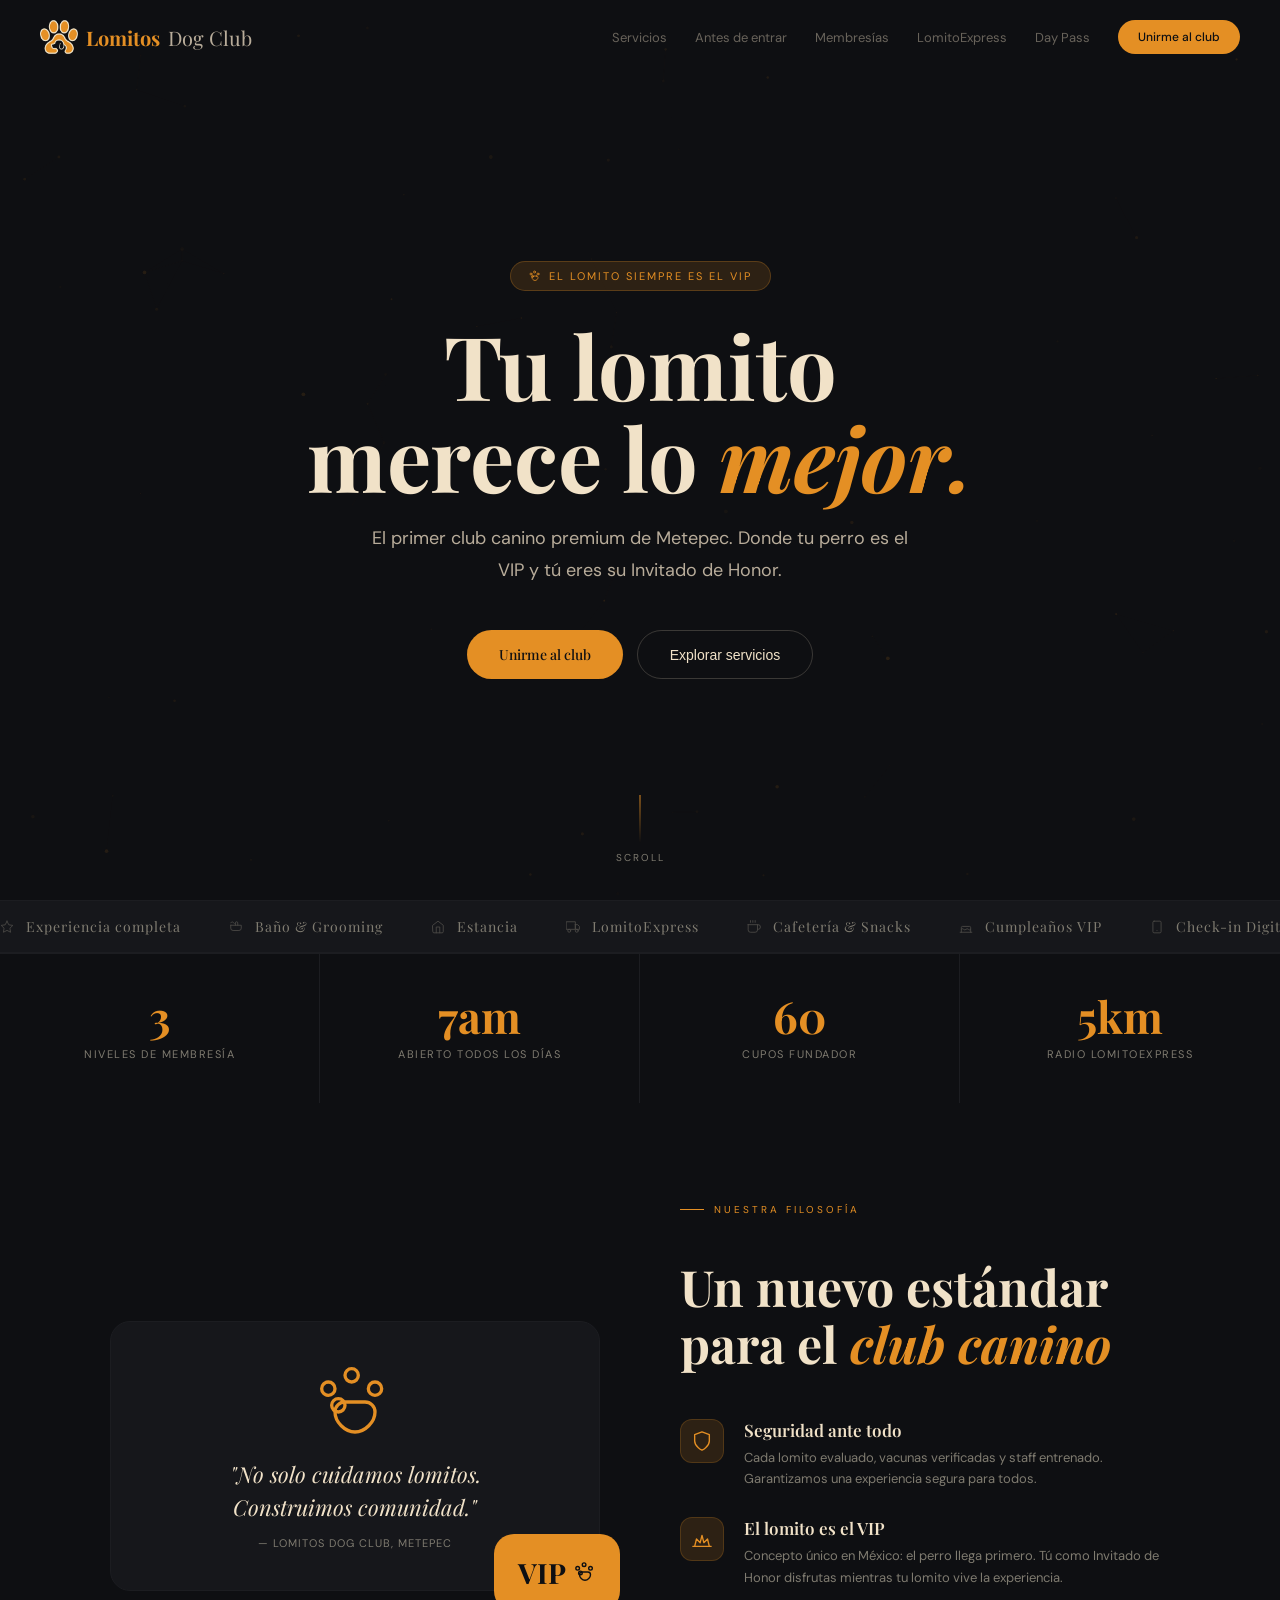
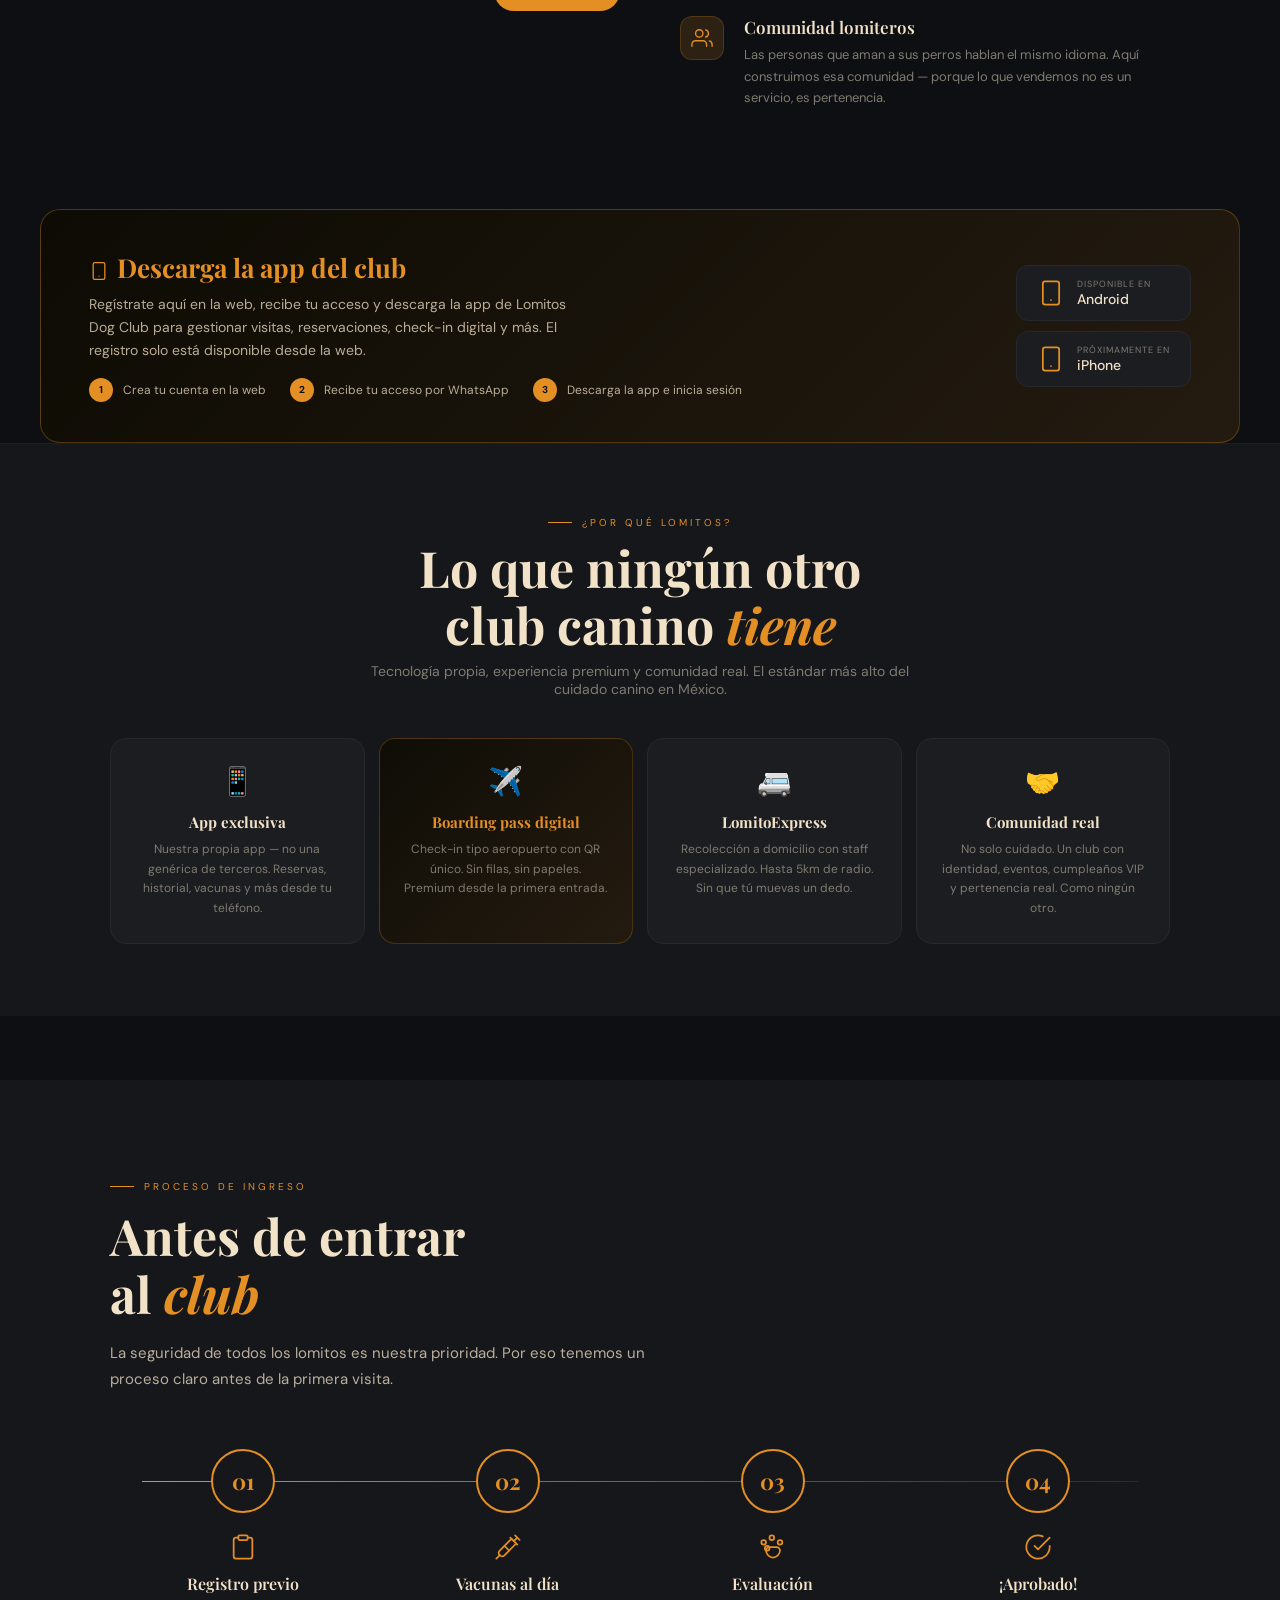
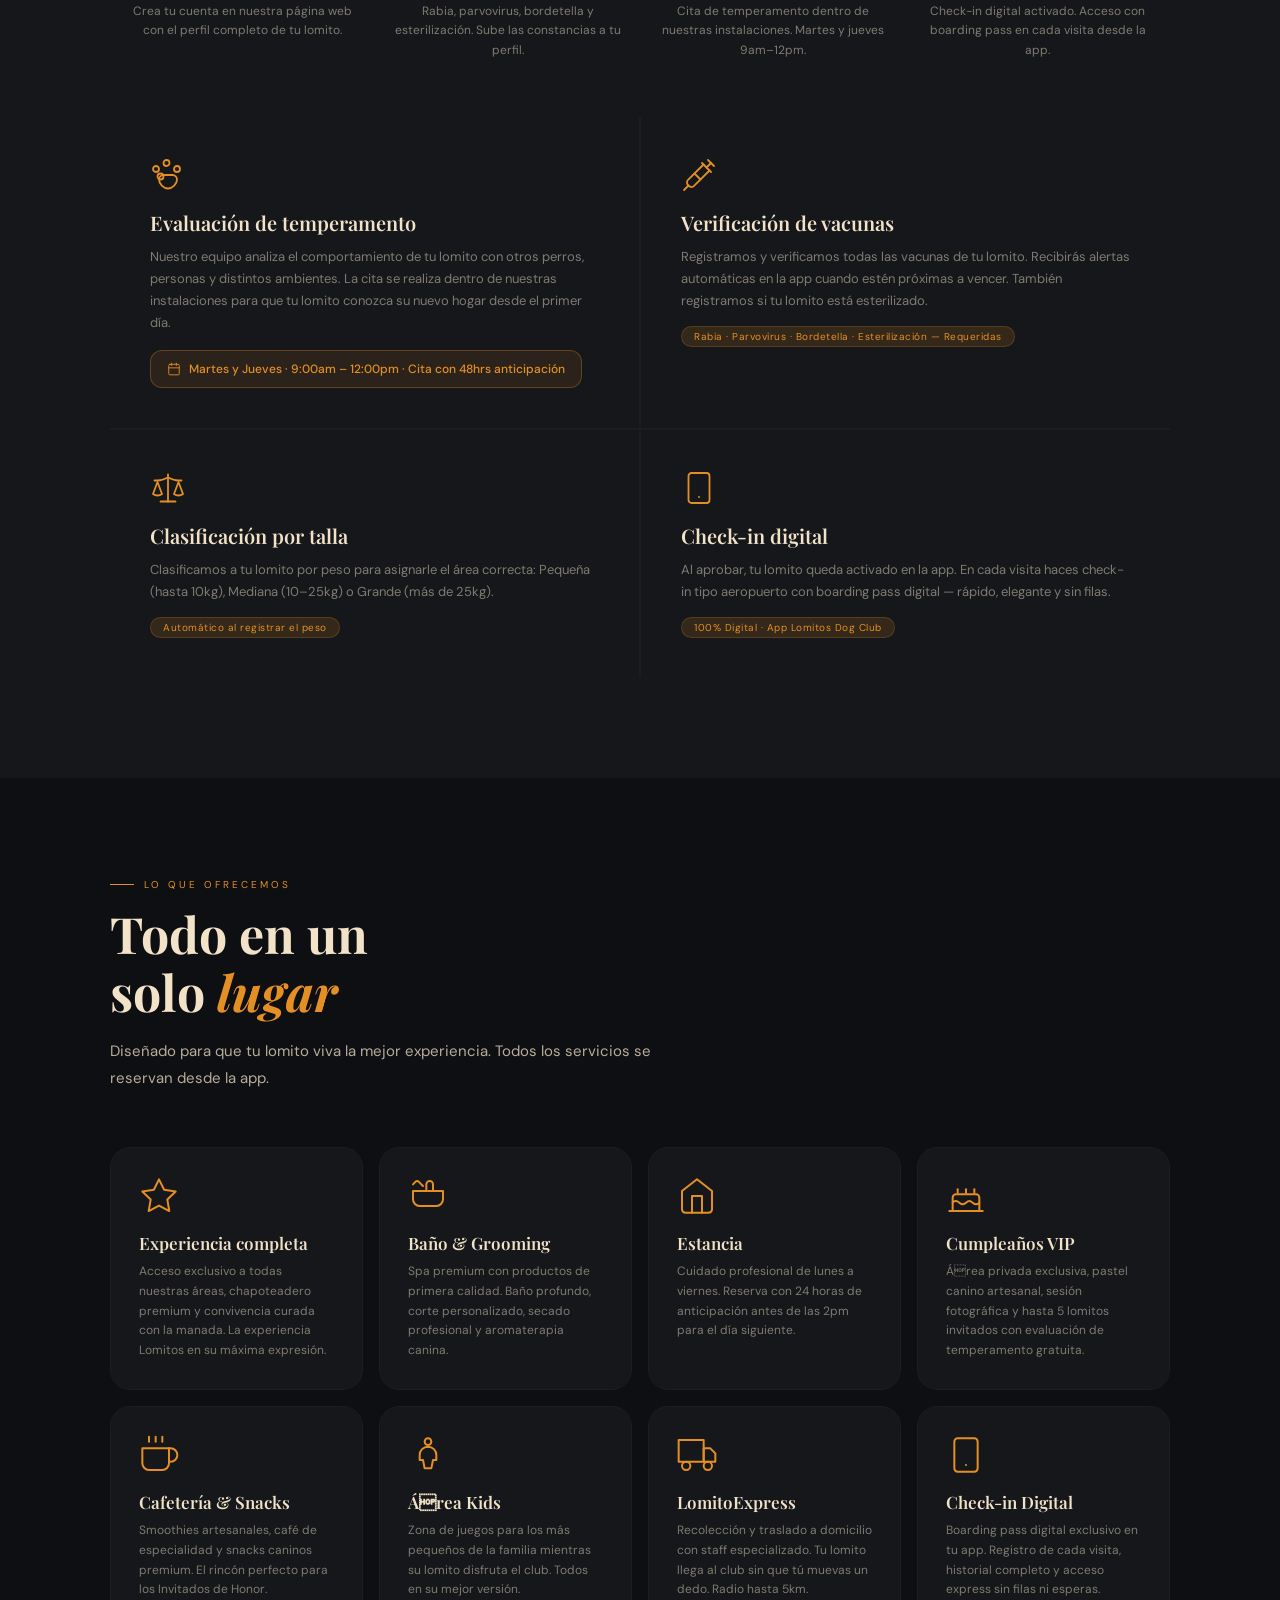
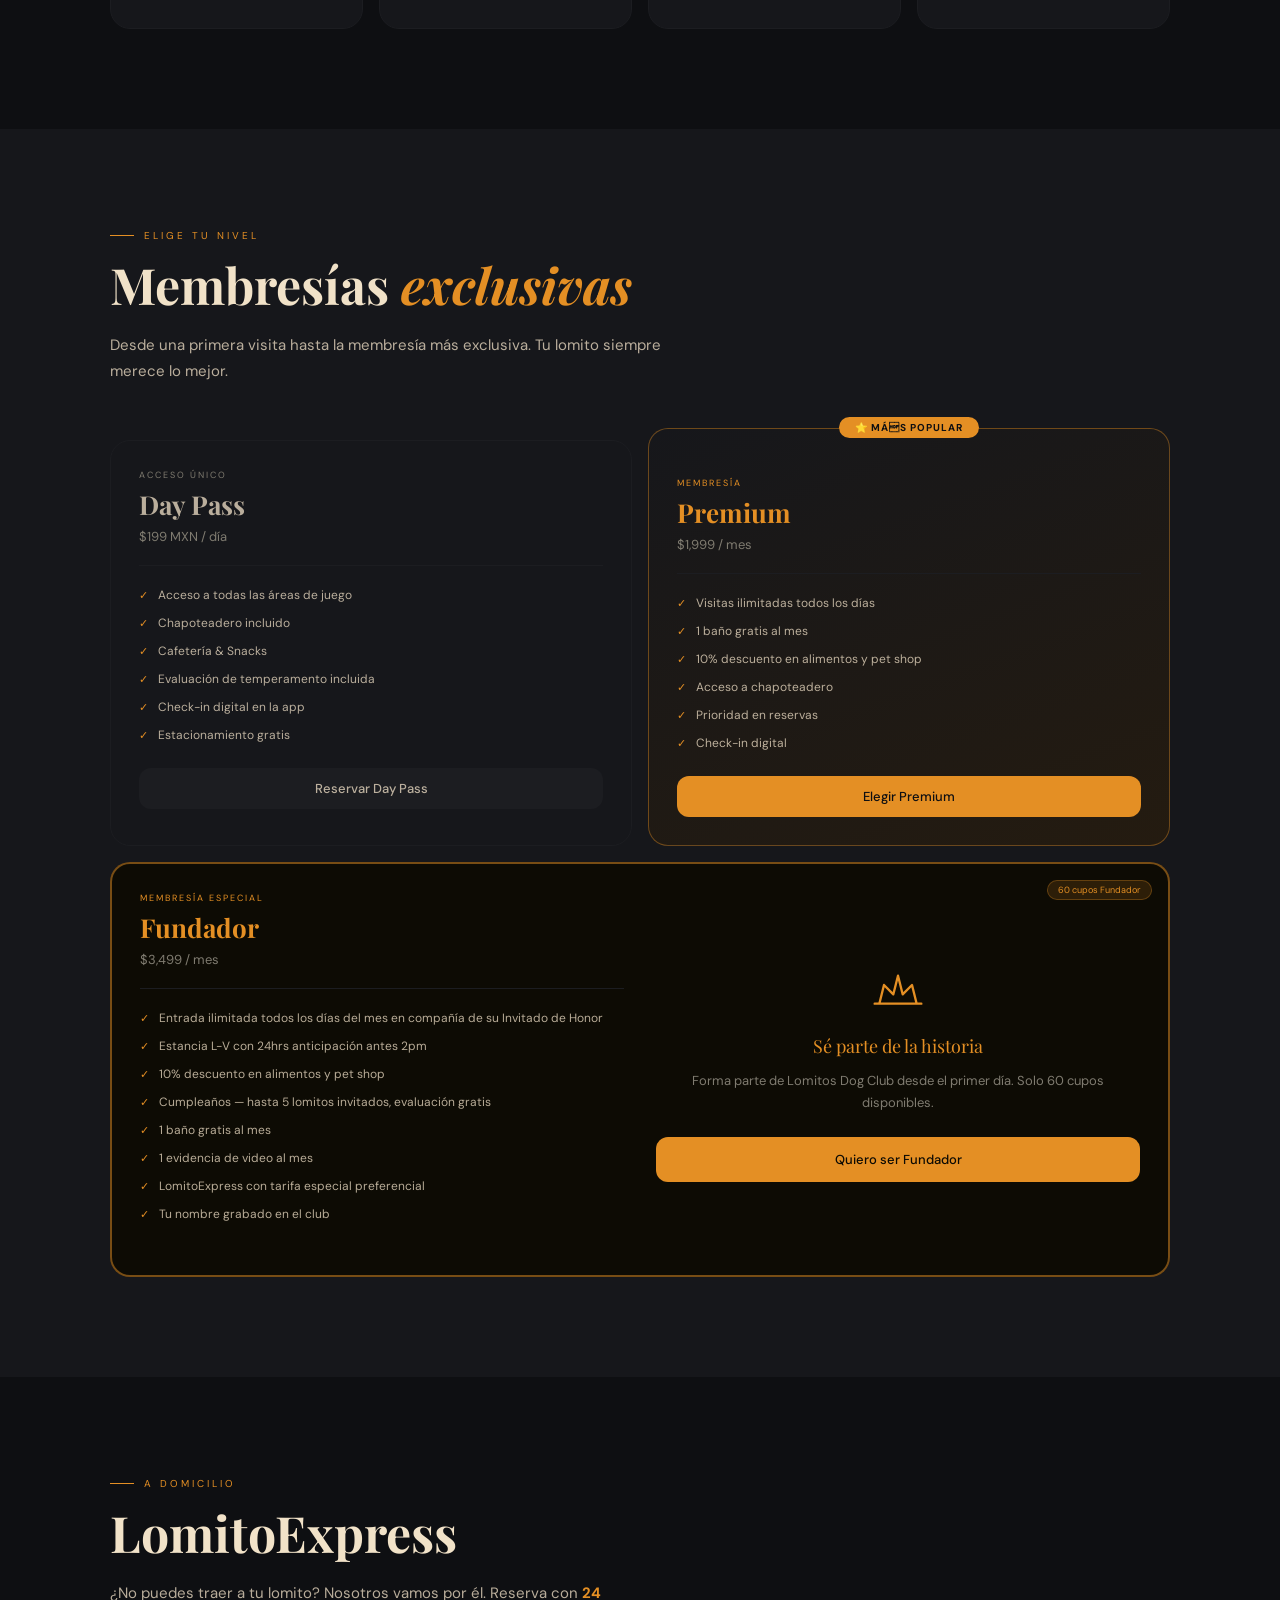
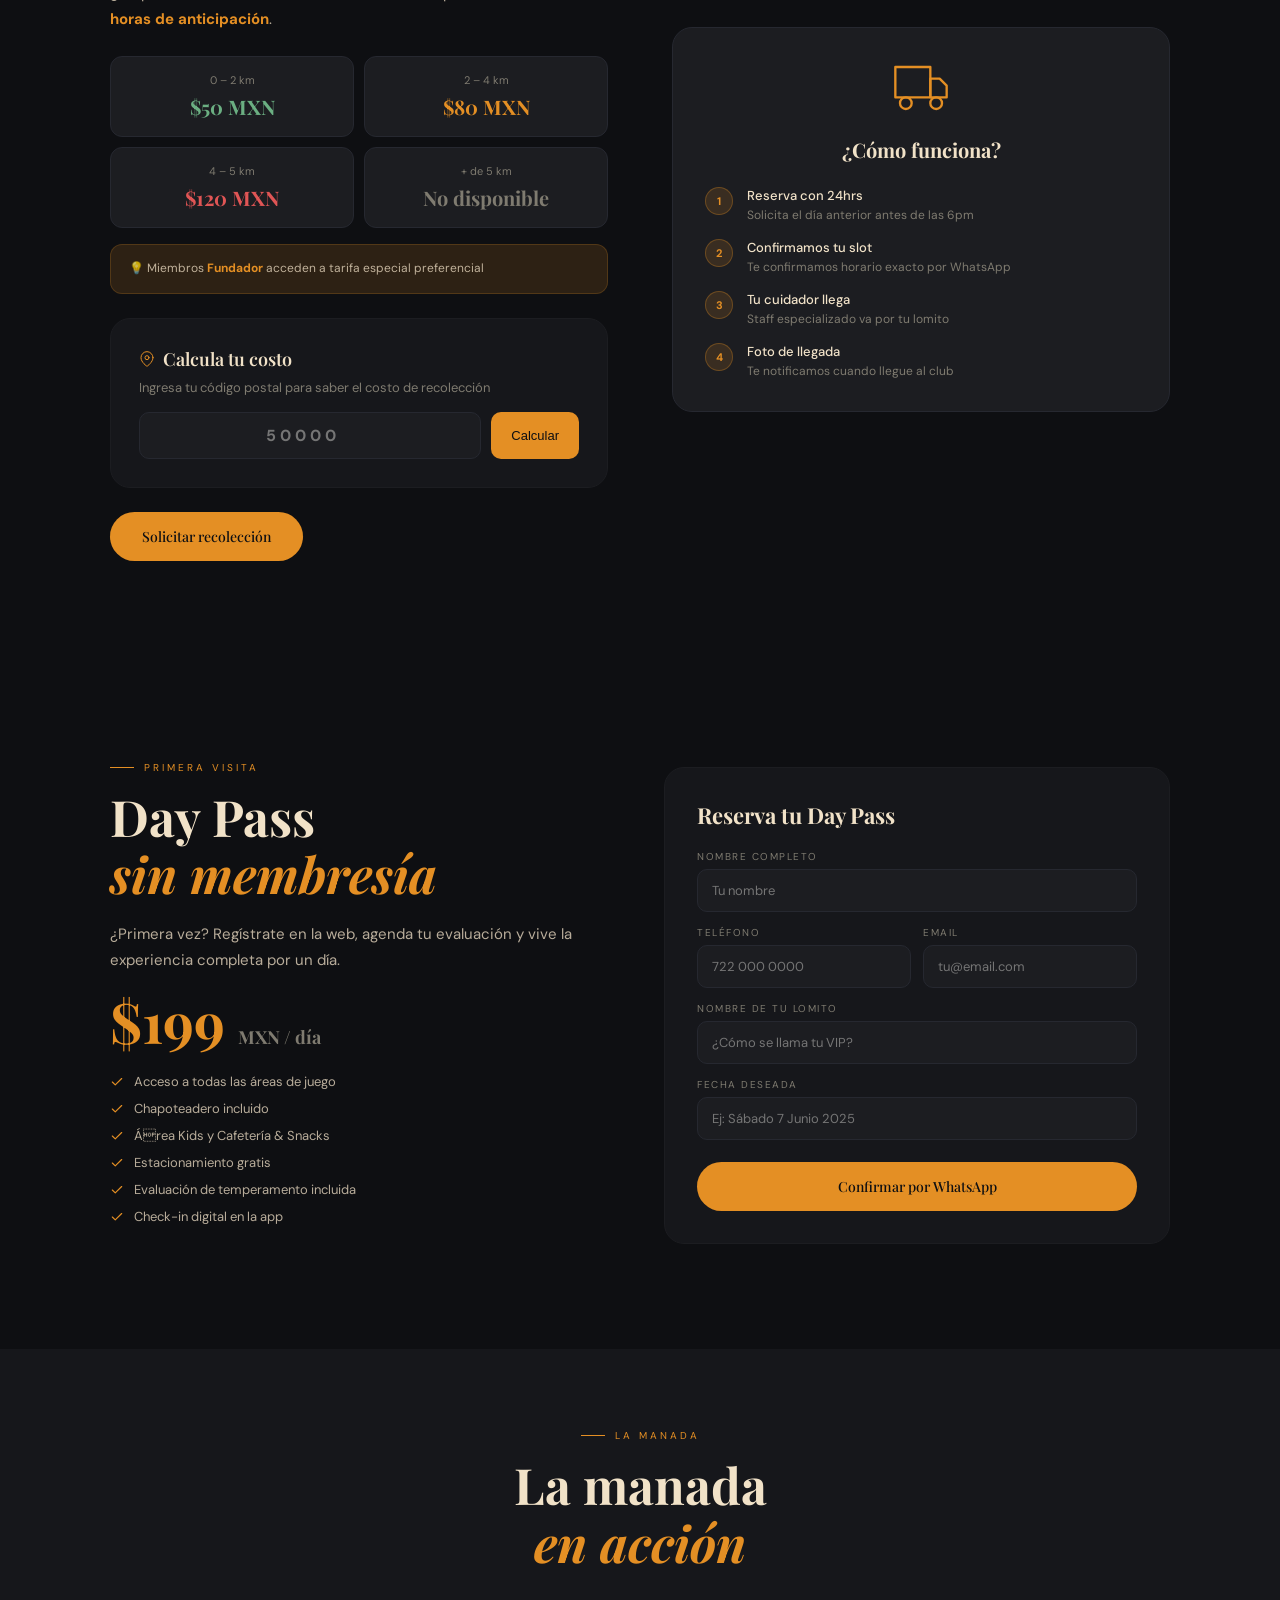
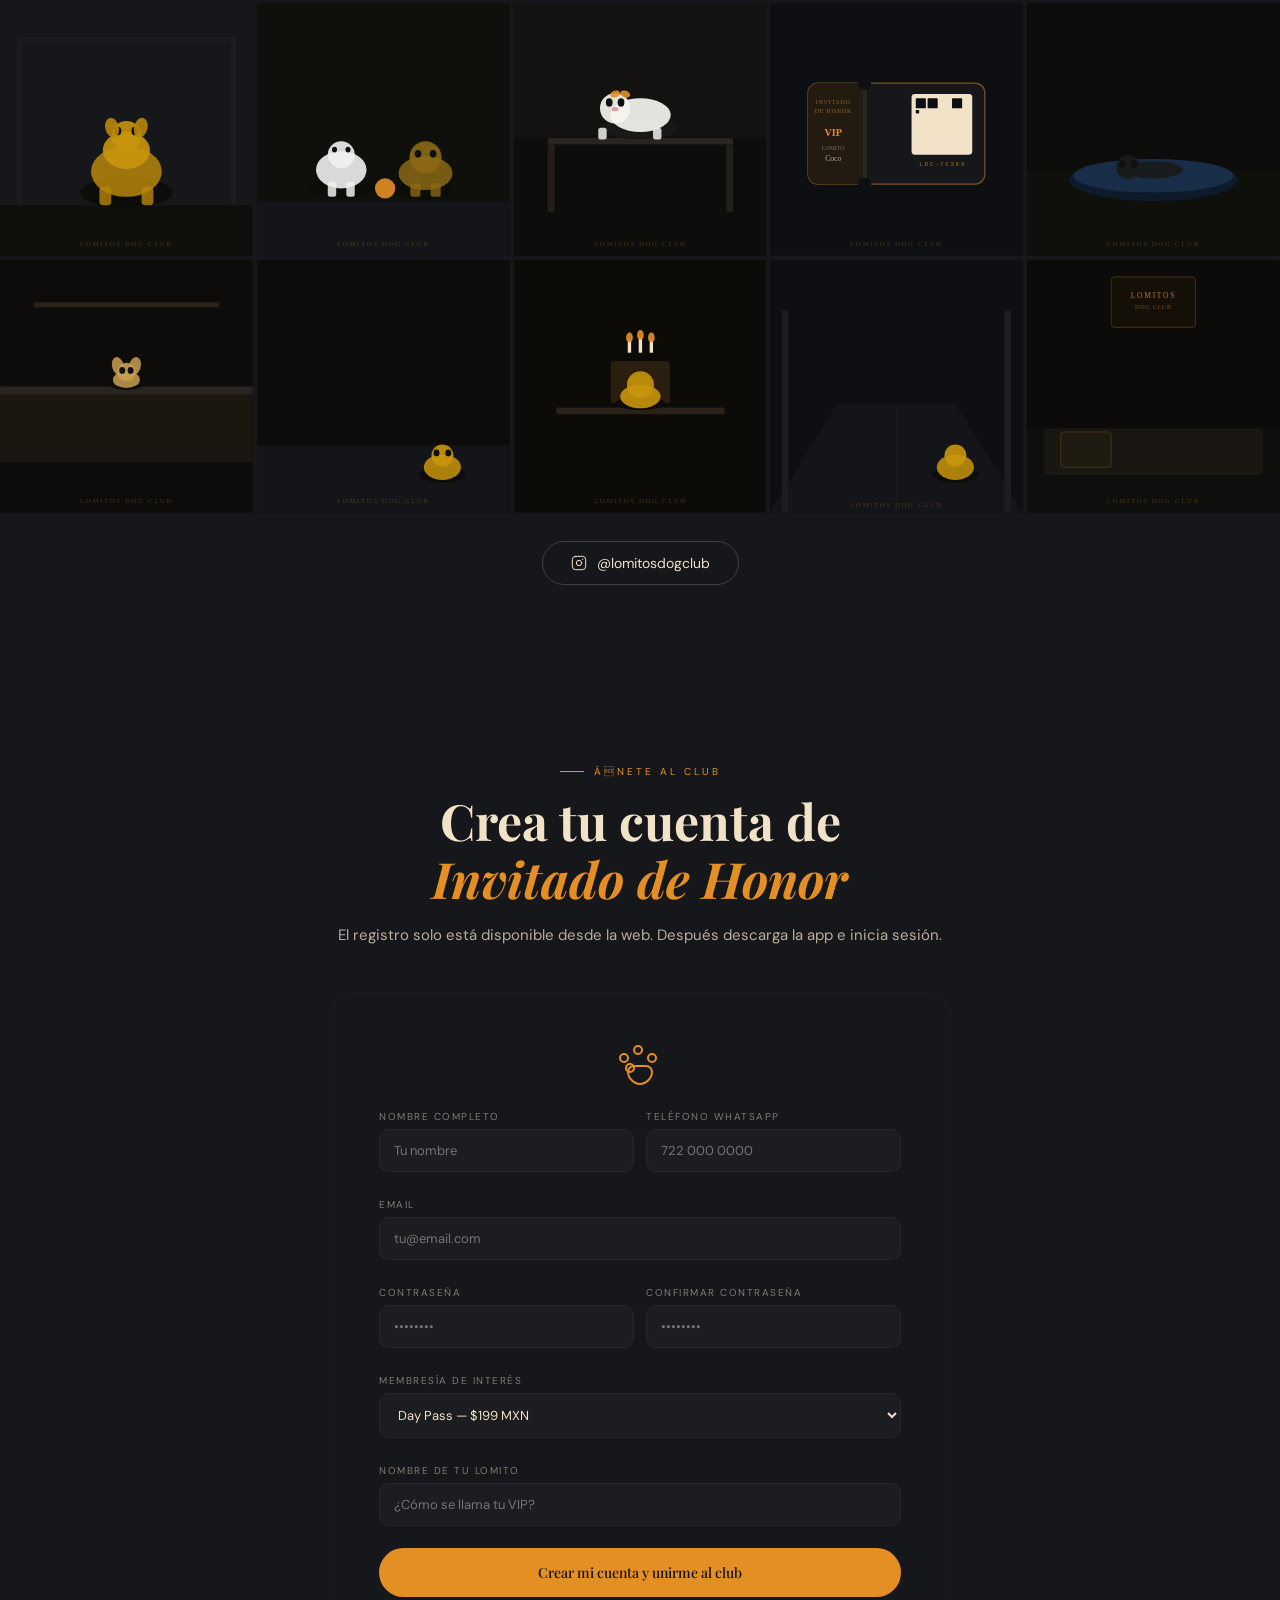
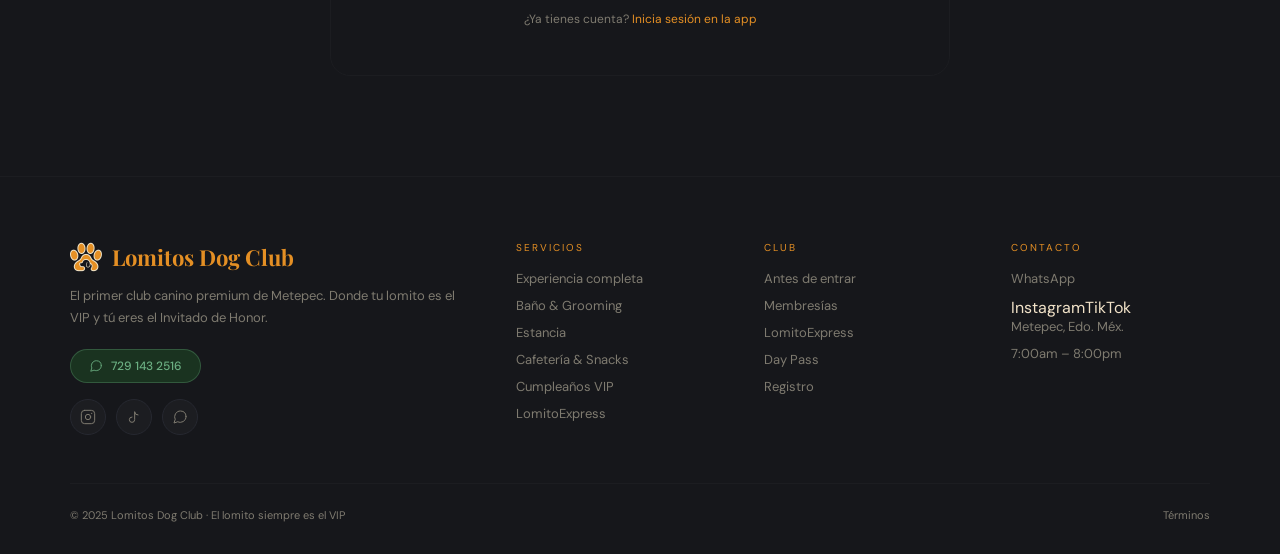
==== commit b45c5acd: "Precios: Day Pass $199, Premium $1,999, Fundador $3,499 Co-Authored-By: Claude Fable 5.1 <noreply@an" ====
--- a/index.html
+++ b/index.html
@@ -269,7 +269,7 @@
       <div class="memb-card reveal">
         <div class="memb-nivel" style="color:var(--muted)">Acceso único</div>
         <div class="memb-name" style="color:var(--cream2)">Day Pass</div>
-        <div class="memb-precio">$200 MXN / día</div>
+        <div class="memb-precio">$199 MXN / día</div>
         <div class="memb-feats">
           <div class="memb-feat"><span class="memb-feat-ico">&#x2713;</span>Acceso a todas las áreas de juego</div>
           <div class="memb-feat"><span class="memb-feat-ico">&#x2713;</span>Chapoteadero incluido</div>
@@ -284,7 +284,7 @@
         <div class="memb-popular">&#x2B50; MÁS POPULAR</div>
         <div class="memb-nivel" style="color:var(--gold);margin-top:20px">Membresía</div>
         <div class="memb-name" style="color:var(--gold)">Premium</div>
-        <div class="memb-precio">$2,000 / mes</div>
+        <div class="memb-precio">$1,999 / mes</div>
         <div class="memb-feats">
           <div class="memb-feat"><span class="memb-feat-ico">&#x2713;</span>Visitas ilimitadas todos los días</div>
           <div class="memb-feat"><span class="memb-feat-ico">&#x2713;</span>1 baño gratis al mes</div>
@@ -301,7 +301,7 @@
           <div>
             <div class="memb-nivel" style="color:var(--gold)">Membresía especial</div>
             <div class="memb-name" style="color:var(--gold)">Fundador</div>
-            <div class="memb-precio">$3,500 / mes</div>
+            <div class="memb-precio">$3,499 / mes</div>
             <div class="memb-feats">
               <div class="memb-feat"><span class="memb-feat-ico">&#x2713;</span>Entrada ilimitada todos los días del mes en compañía de su Invitado de Honor</div>
               <div class="memb-feat"><span class="memb-feat-ico">&#x2713;</span>Estancia L-V con 24hrs anticipación antes 2pm</div>
@@ -374,7 +374,7 @@
       <div class="sec-tag">Primera visita</div>
       <h2 class="sec-title">Day Pass<br><em>sin membresía</em></h2>
       <p style="font-size:15px;color:var(--cream2);line-height:1.75;margin-bottom:20px">¿Primera vez? Regístrate en la web, agenda tu evaluación y vive la experiencia completa por un día.</p>
-      <div class="dp-price">$200 <span>MXN / día</span></div>
+      <div class="dp-price">$199 <span>MXN / día</span></div>
       <div class="dp-feats">
         <div class="dp-feat"><svg width="14" height="14" viewBox="0 0 24 24" fill="none" stroke="currentColor" stroke-width="2" stroke-linecap="round" stroke-linejoin="round"><polyline points="20 6 9 17 4 12"/></svg>Acceso a todas las áreas de juego</div>
         <div class="dp-feat"><svg width="14" height="14" viewBox="0 0 24 24" fill="none" stroke="currentColor" stroke-width="2" stroke-linecap="round" stroke-linejoin="round"><polyline points="20 6 9 17 4 12"/></svg>Chapoteadero incluido</div>
@@ -439,7 +439,7 @@
         <div class="form-field"><label>Contraseña</label><input placeholder="&bull;&bull;&bull;&bull;&bull;&bull;&bull;&bull;" id="r-pass" type="password"></div>
         <div class="form-field"><label>Confirmar contraseña</label><input placeholder="&bull;&bull;&bull;&bull;&bull;&bull;&bull;&bull;" id="r-pass2" type="password"></div>
         <div class="form-field full"><label>Membresía de interés</label>
-          <select id="r-memb"><option>Day Pass &mdash; $200 MXN</option><option>Premium &mdash; $2,000/mes</option><option>Fundador &mdash; $3,500/mes</option></select>
+          <select id="r-memb"><option>Day Pass &mdash; $199 MXN</option><option>Premium &mdash; $1,999/mes</option><option>Fundador &mdash; $3,499/mes</option></select>
         </div>
         <div class="form-field full"><label>Nombre de tu lomito</label><input placeholder="¿Cómo se llama tu VIP?" id="r-lomito"></div>
       </div>
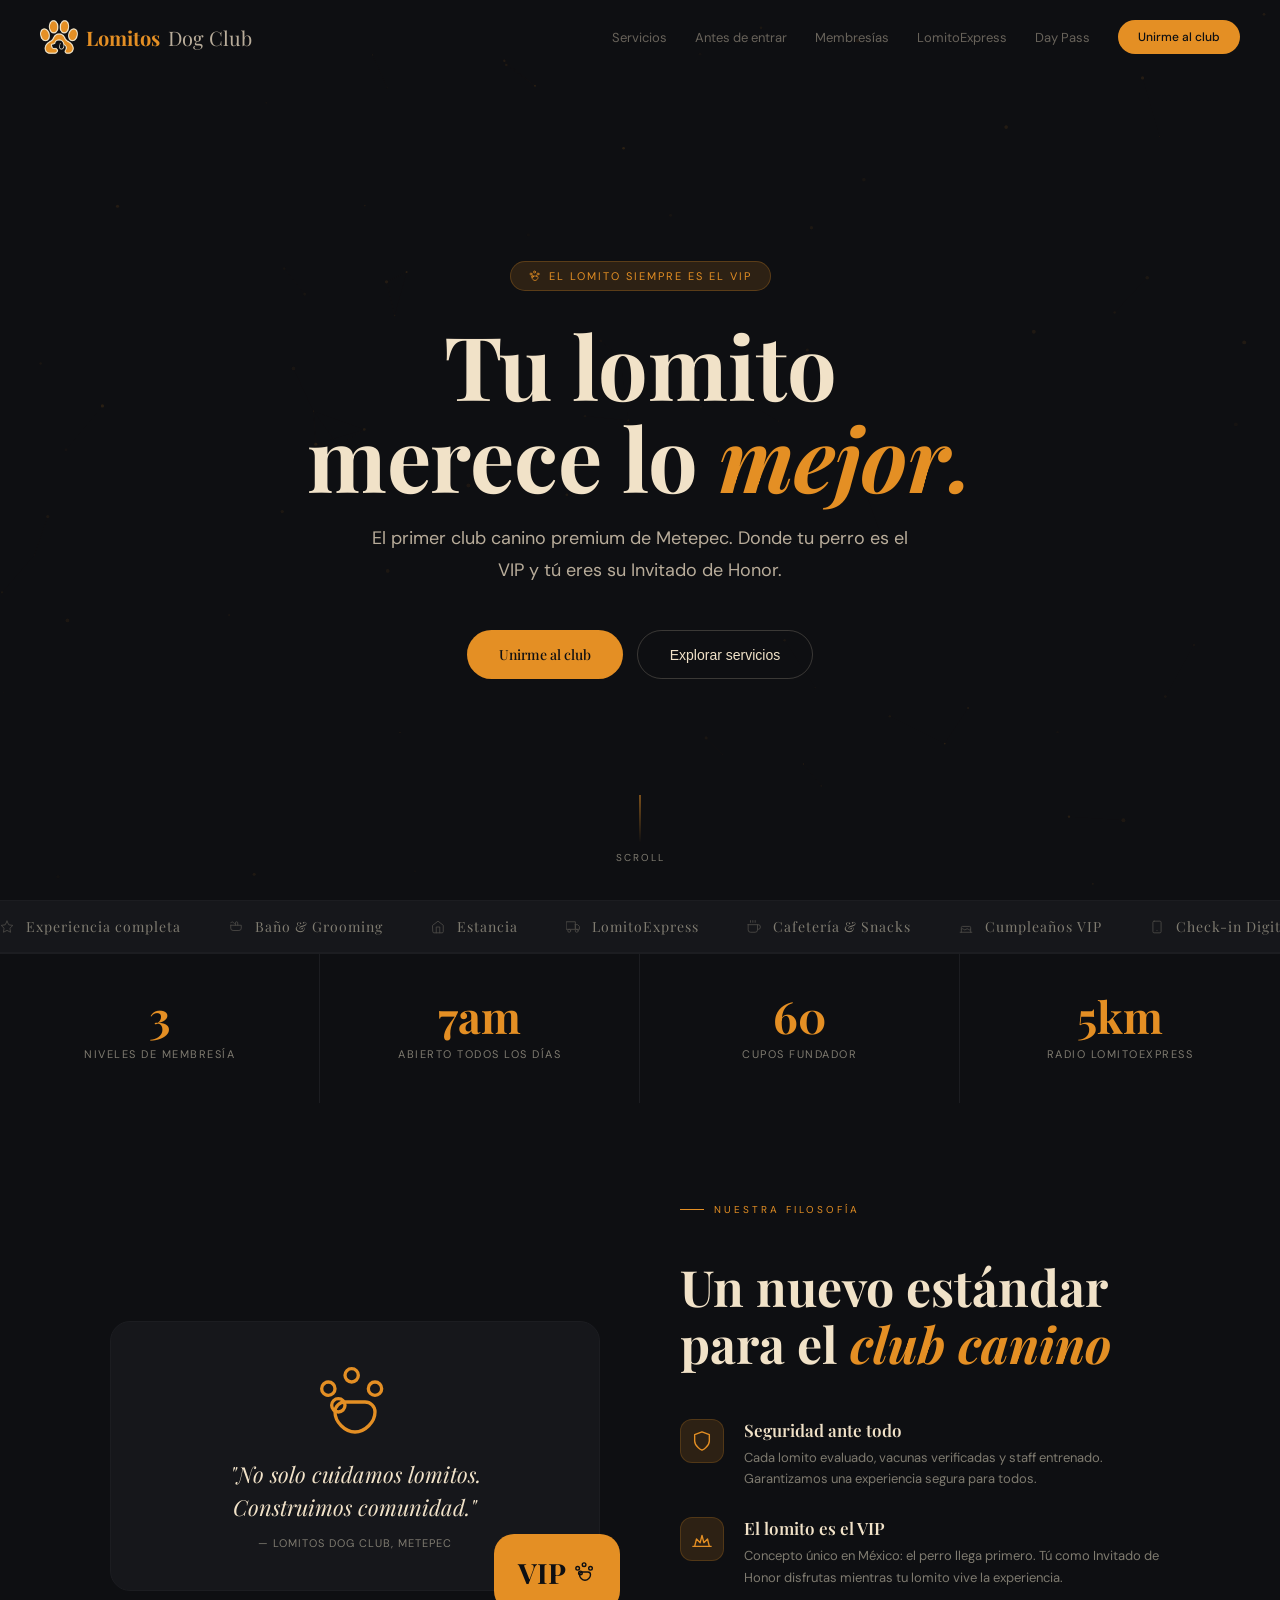
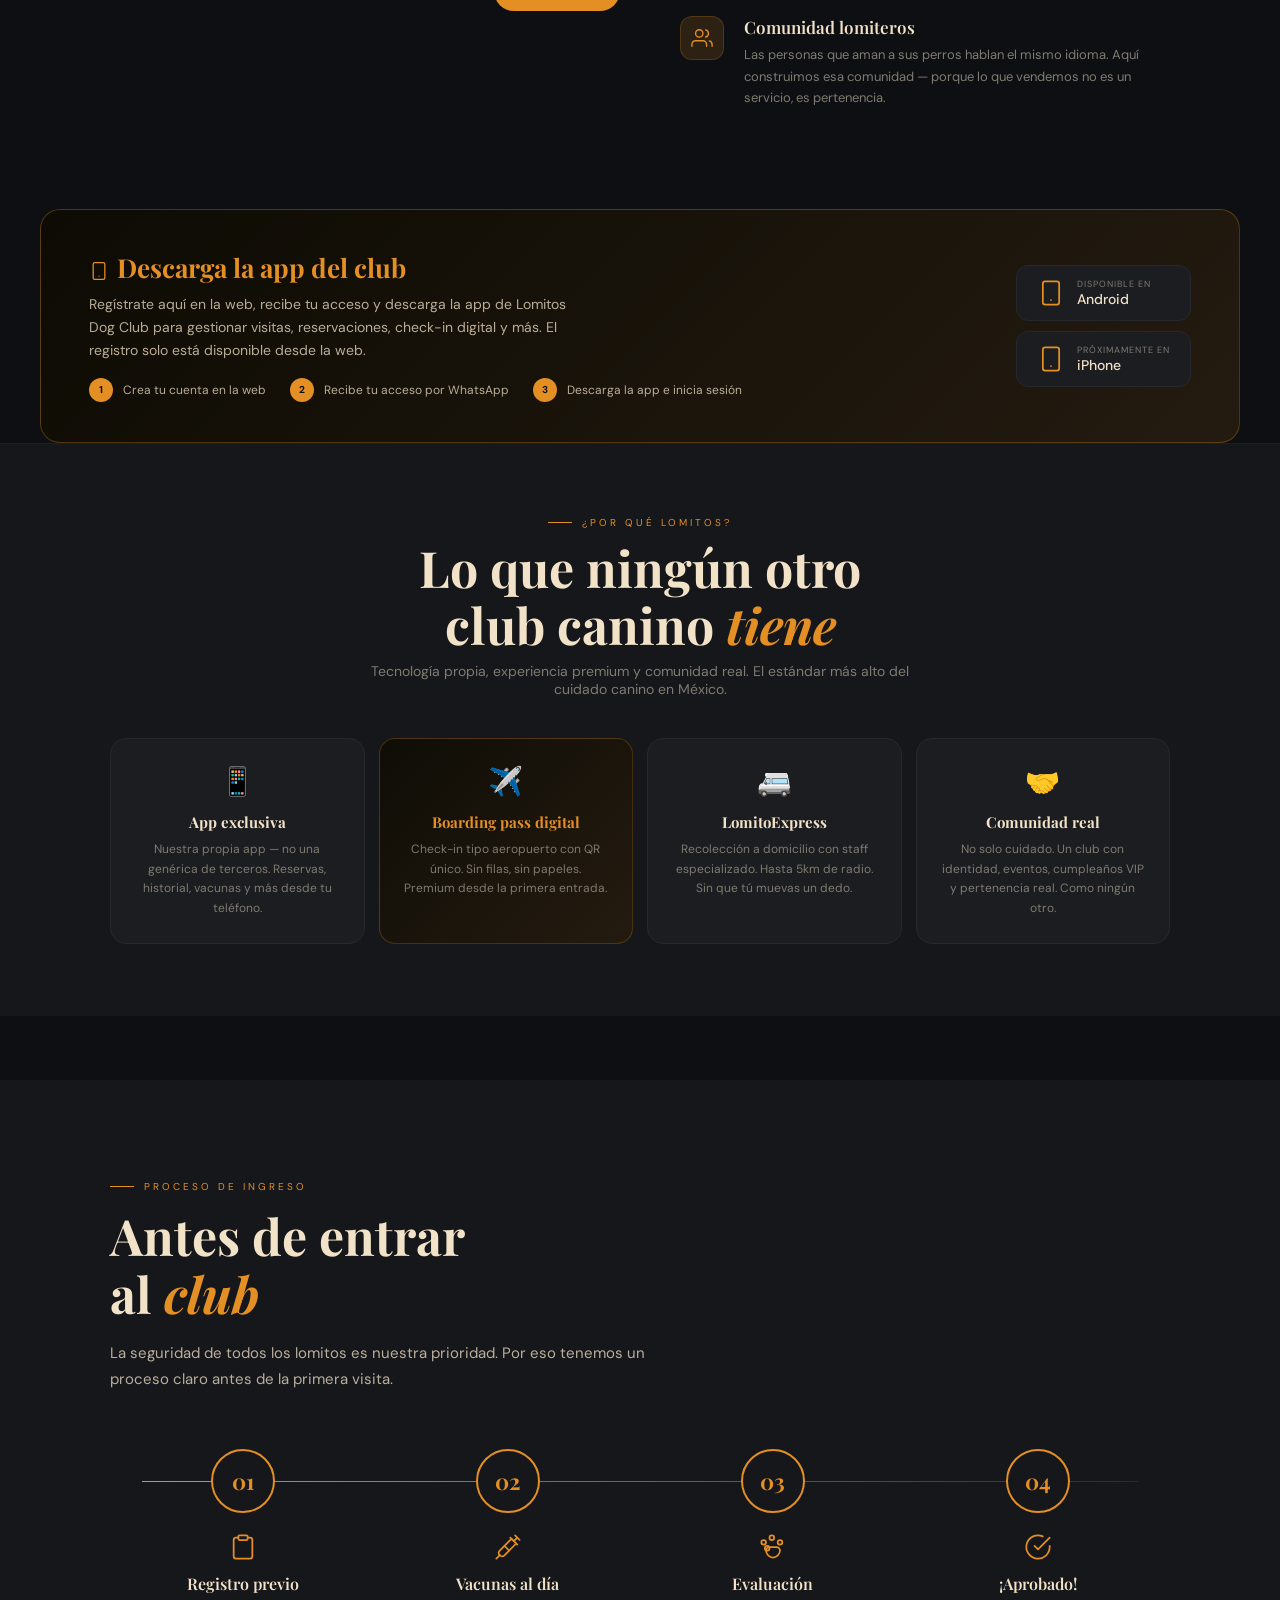
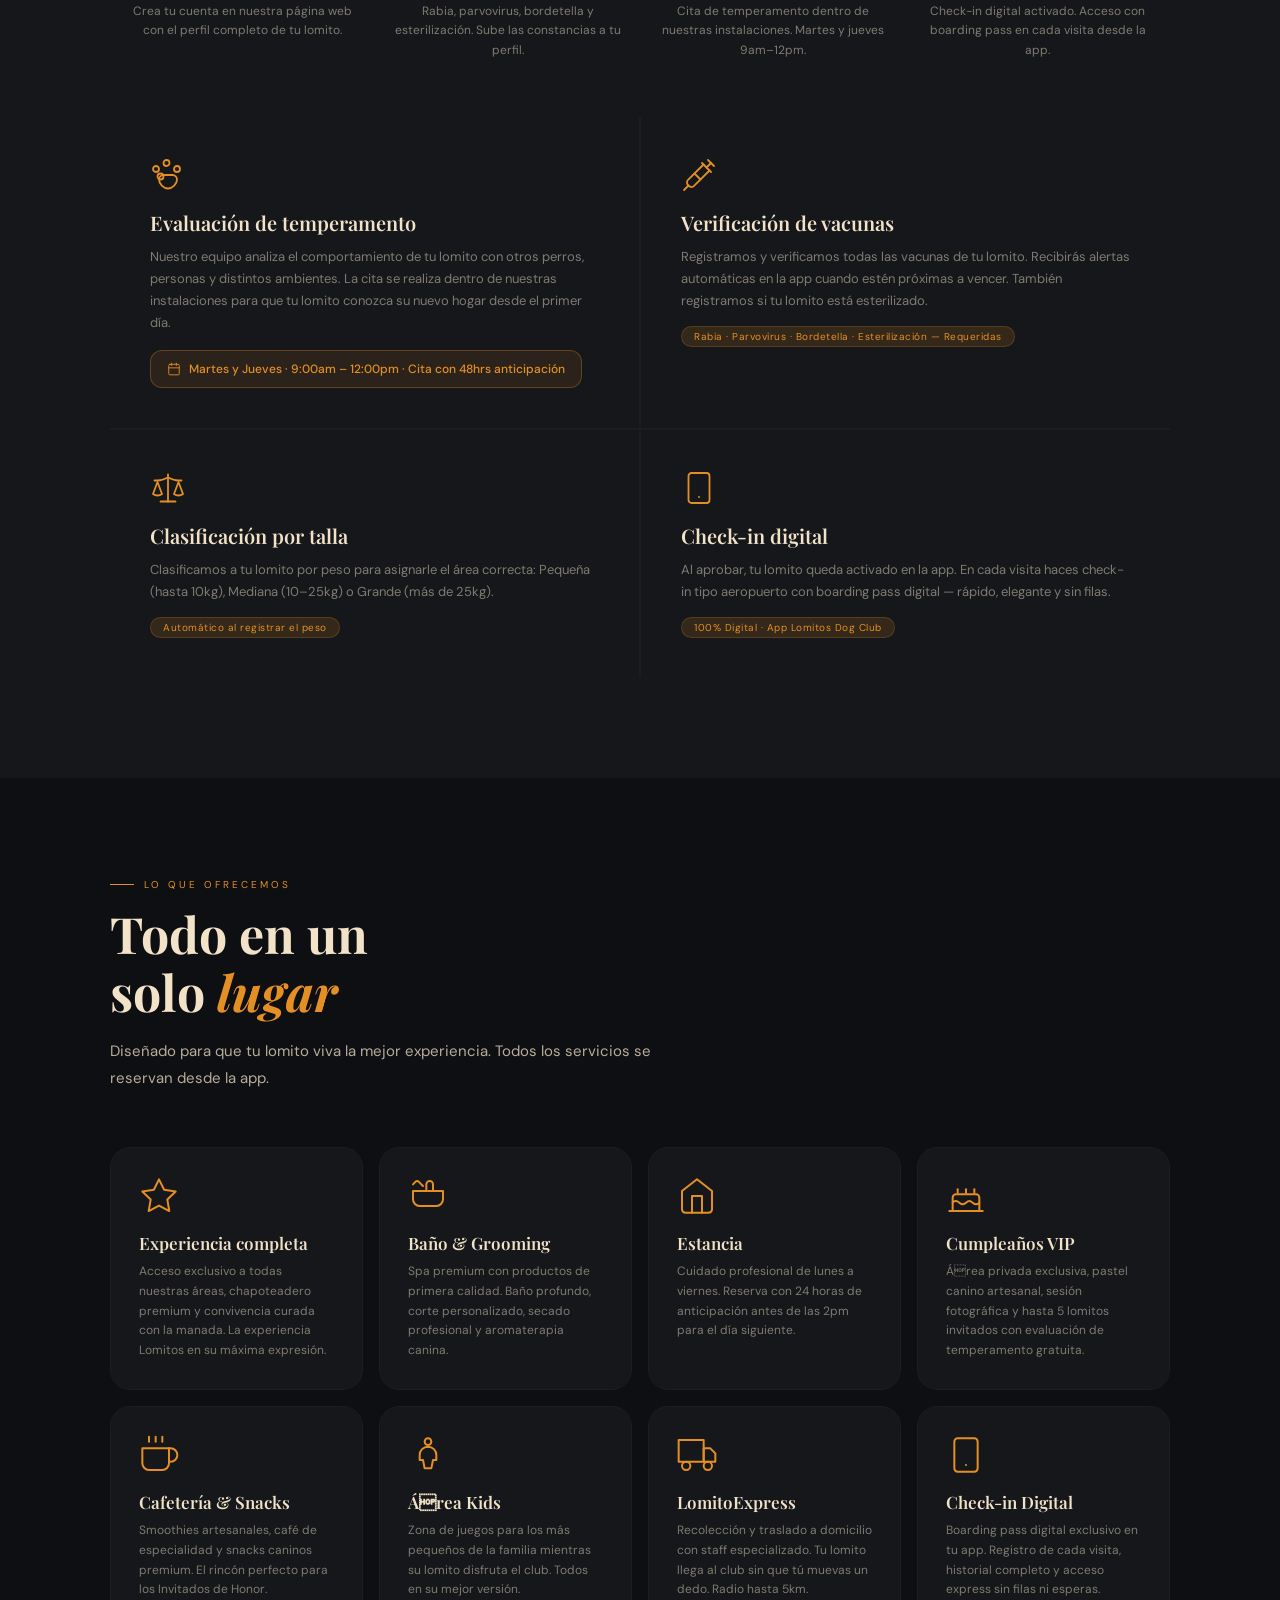
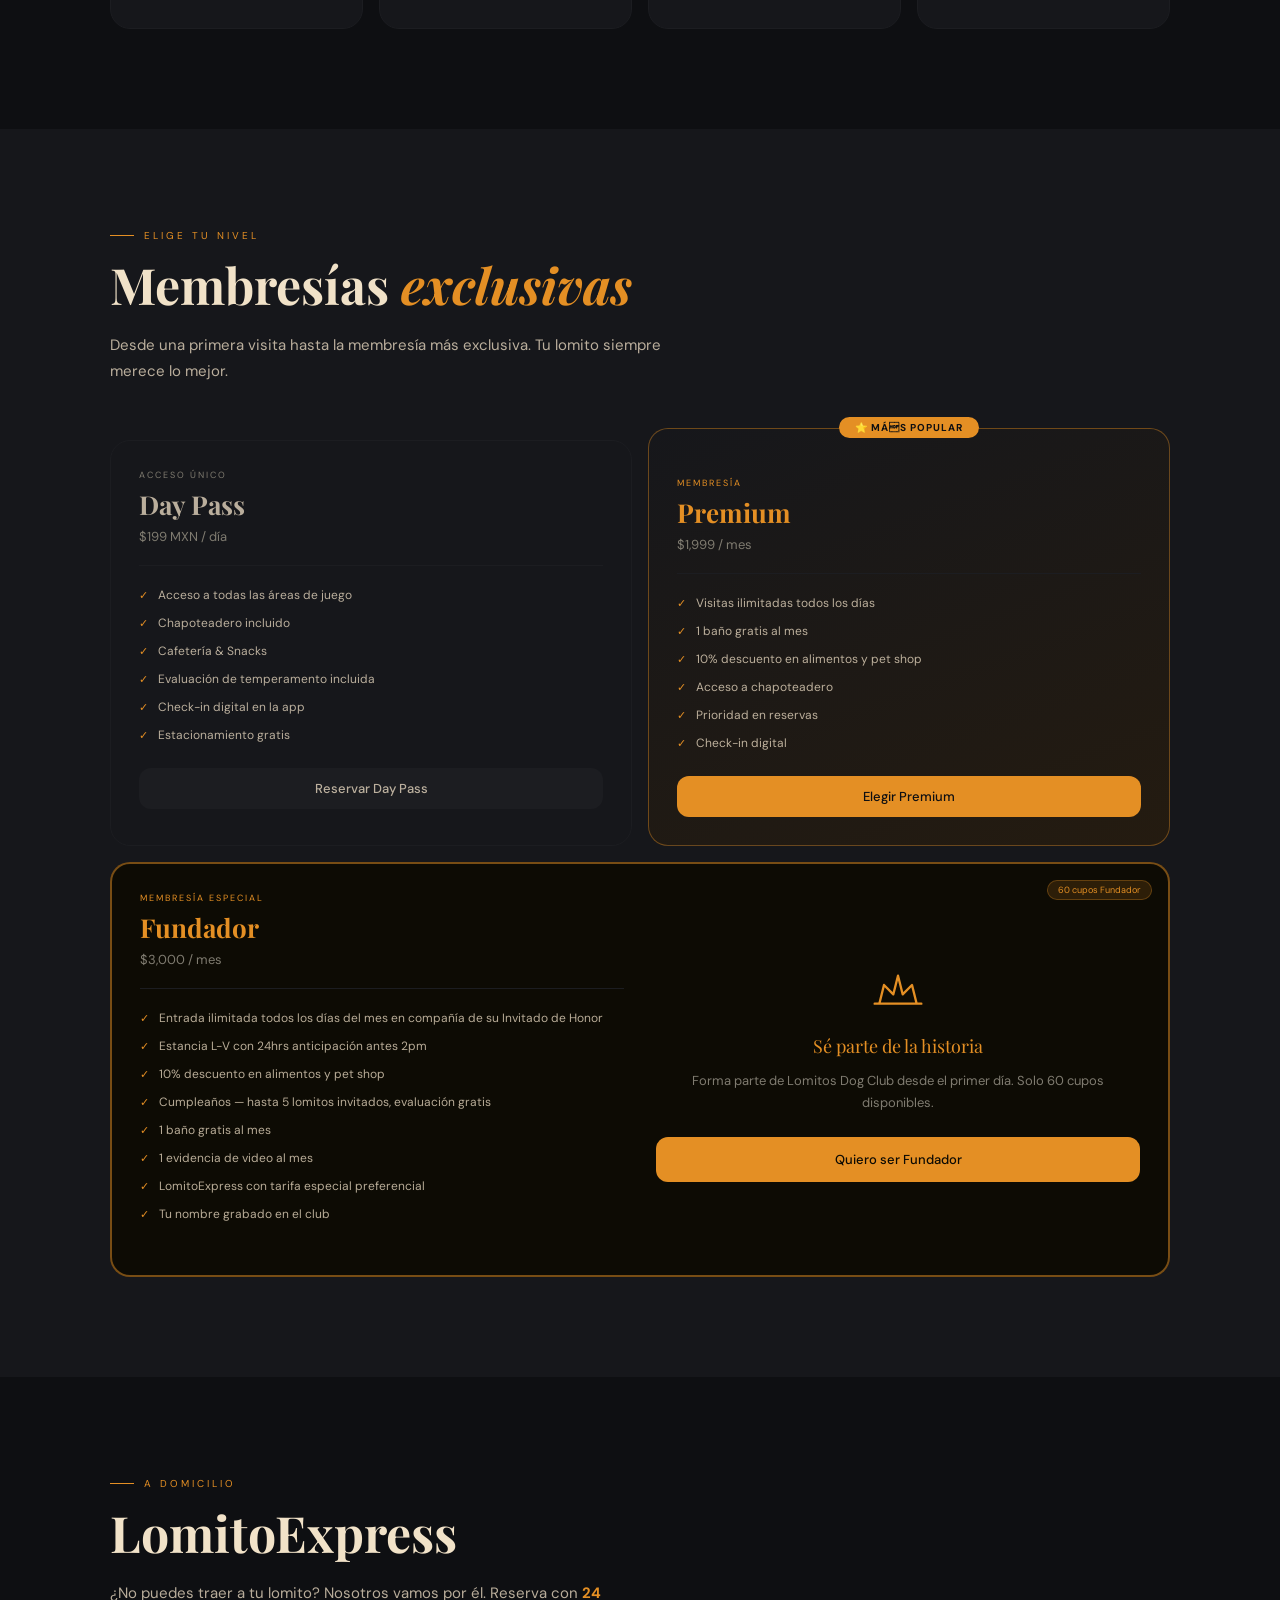
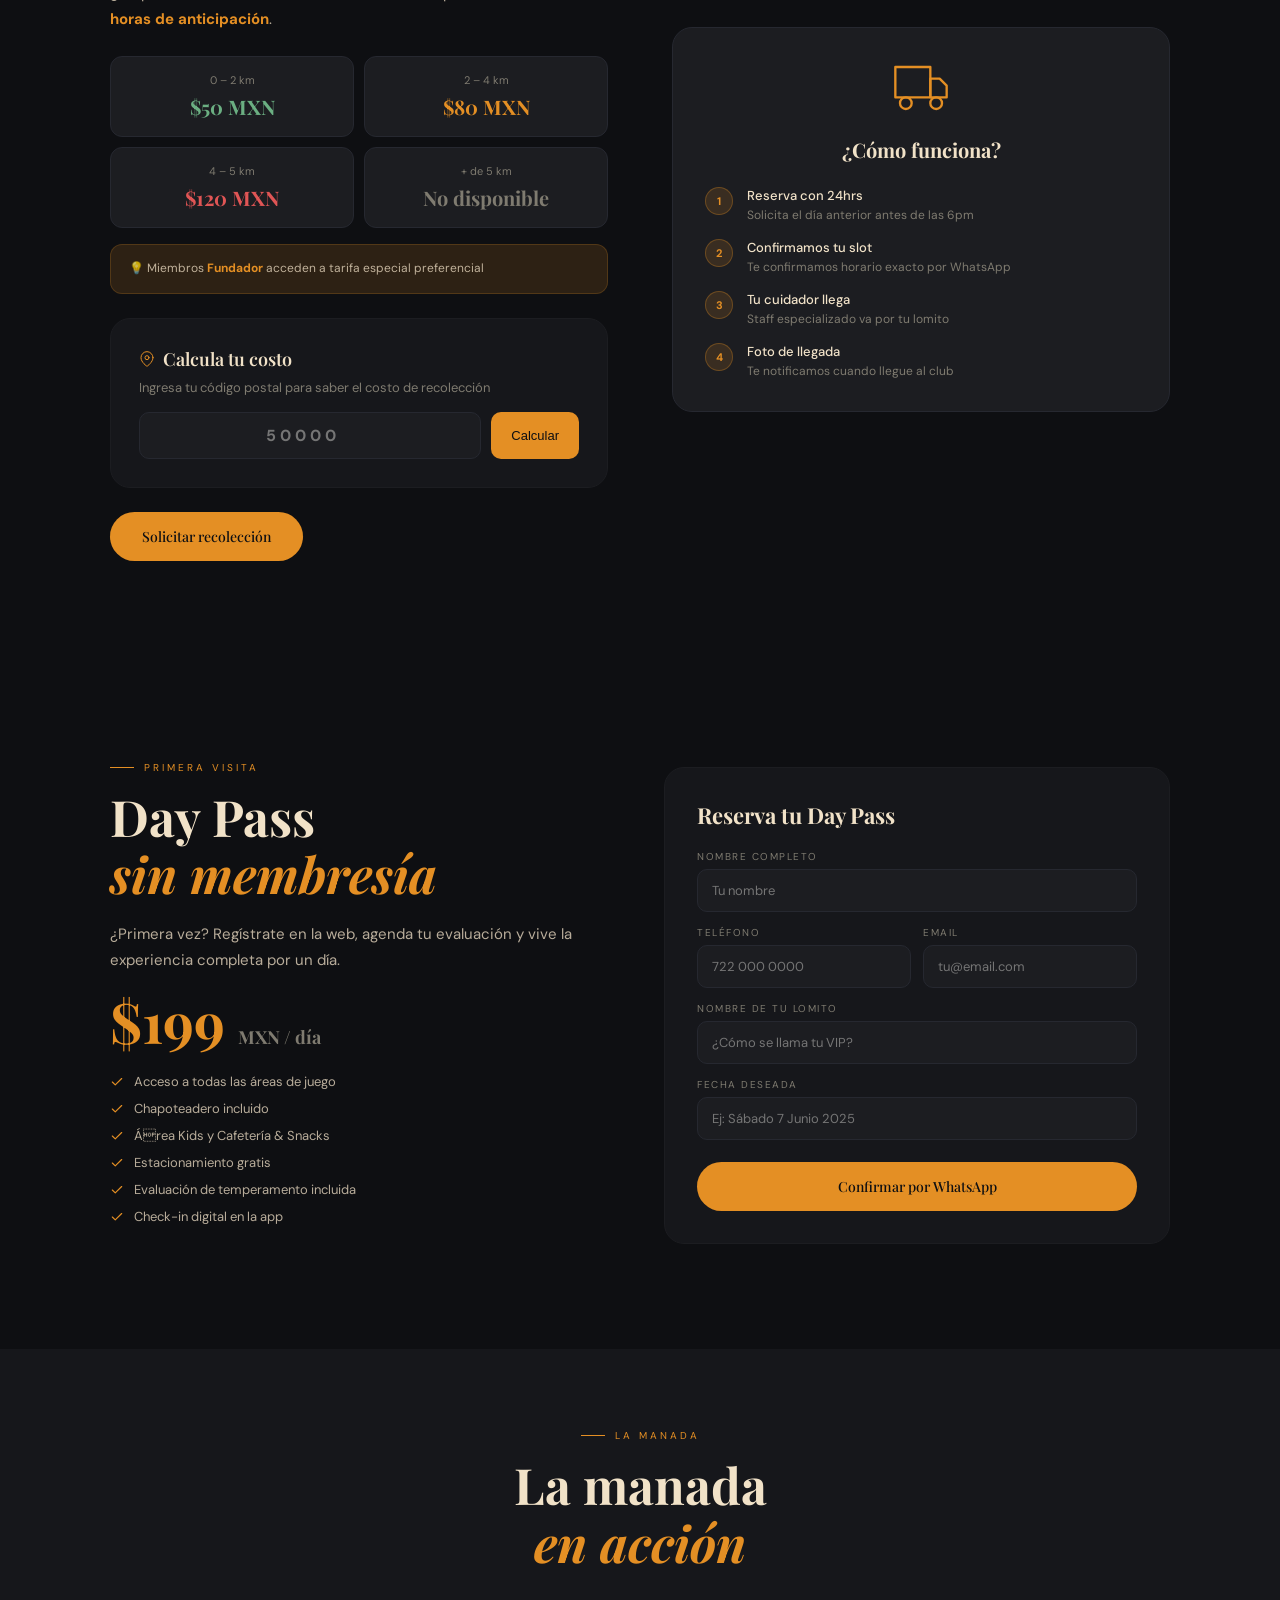
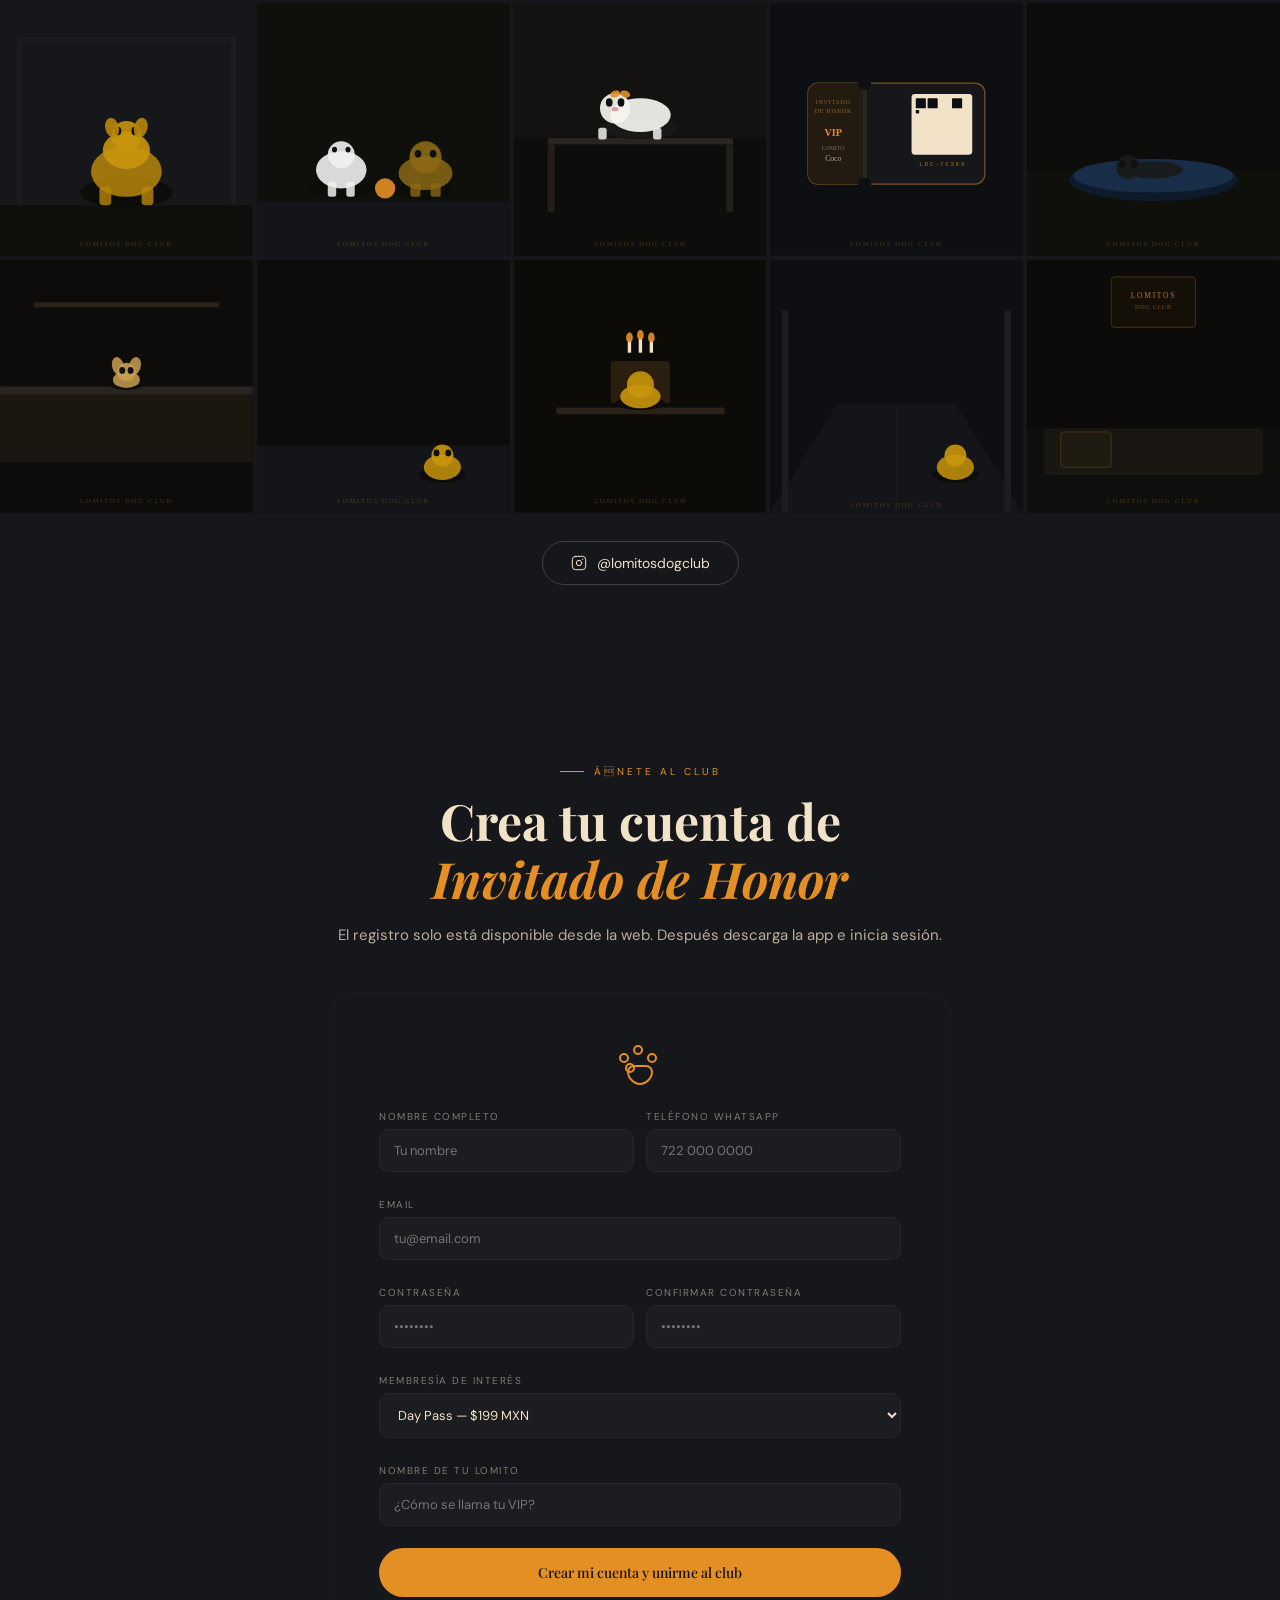
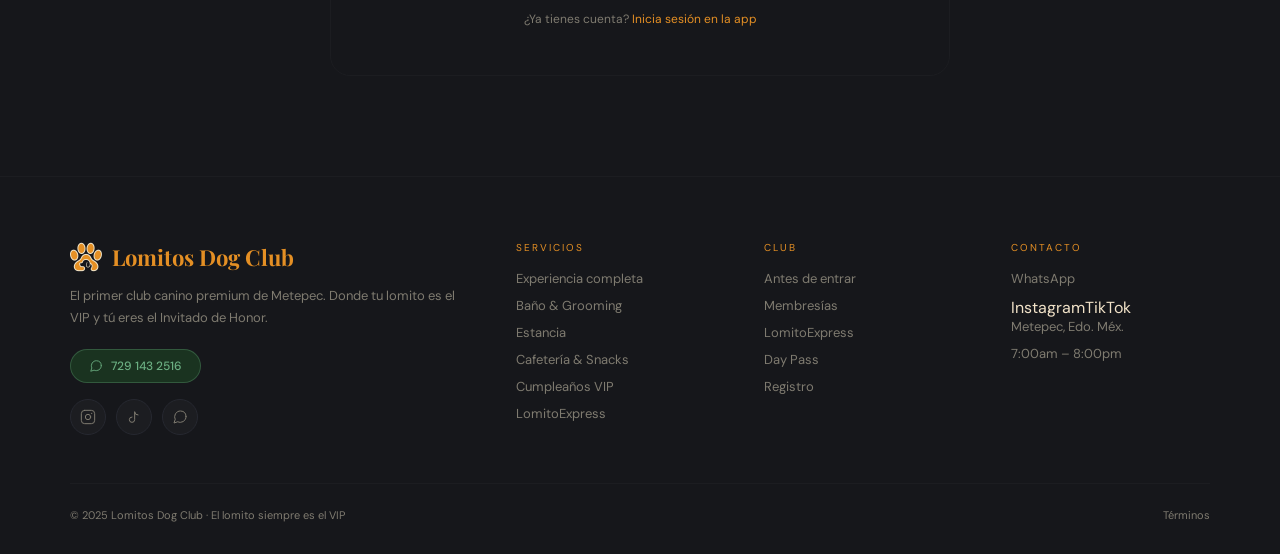
==== commit fd3f5966: "Actualizar precio Fundador a $3,000/mes en la web pública Confirmado por Charly: el precio de la mem" ====
--- a/index.html
+++ b/index.html
@@ -301,7 +301,7 @@
           <div>
             <div class="memb-nivel" style="color:var(--gold)">Membresía especial</div>
             <div class="memb-name" style="color:var(--gold)">Fundador</div>
-            <div class="memb-precio">$3,499 / mes</div>
+            <div class="memb-precio">$3,000 / mes</div>
             <div class="memb-feats">
               <div class="memb-feat"><span class="memb-feat-ico">&#x2713;</span>Entrada ilimitada todos los días del mes en compañía de su Invitado de Honor</div>
               <div class="memb-feat"><span class="memb-feat-ico">&#x2713;</span>Estancia L-V con 24hrs anticipación antes 2pm</div>
@@ -439,7 +439,7 @@
         <div class="form-field"><label>Contraseña</label><input placeholder="&bull;&bull;&bull;&bull;&bull;&bull;&bull;&bull;" id="r-pass" type="password"></div>
         <div class="form-field"><label>Confirmar contraseña</label><input placeholder="&bull;&bull;&bull;&bull;&bull;&bull;&bull;&bull;" id="r-pass2" type="password"></div>
         <div class="form-field full"><label>Membresía de interés</label>
-          <select id="r-memb"><option>Day Pass &mdash; $199 MXN</option><option>Premium &mdash; $1,999/mes</option><option>Fundador &mdash; $3,499/mes</option></select>
+          <select id="r-memb"><option>Day Pass &mdash; $199 MXN</option><option>Premium &mdash; $1,999/mes</option><option>Fundador &mdash; $3,000/mes</option></select>
         </div>
         <div class="form-field full"><label>Nombre de tu lomito</label><input placeholder="¿Cómo se llama tu VIP?" id="r-lomito"></div>
       </div>
